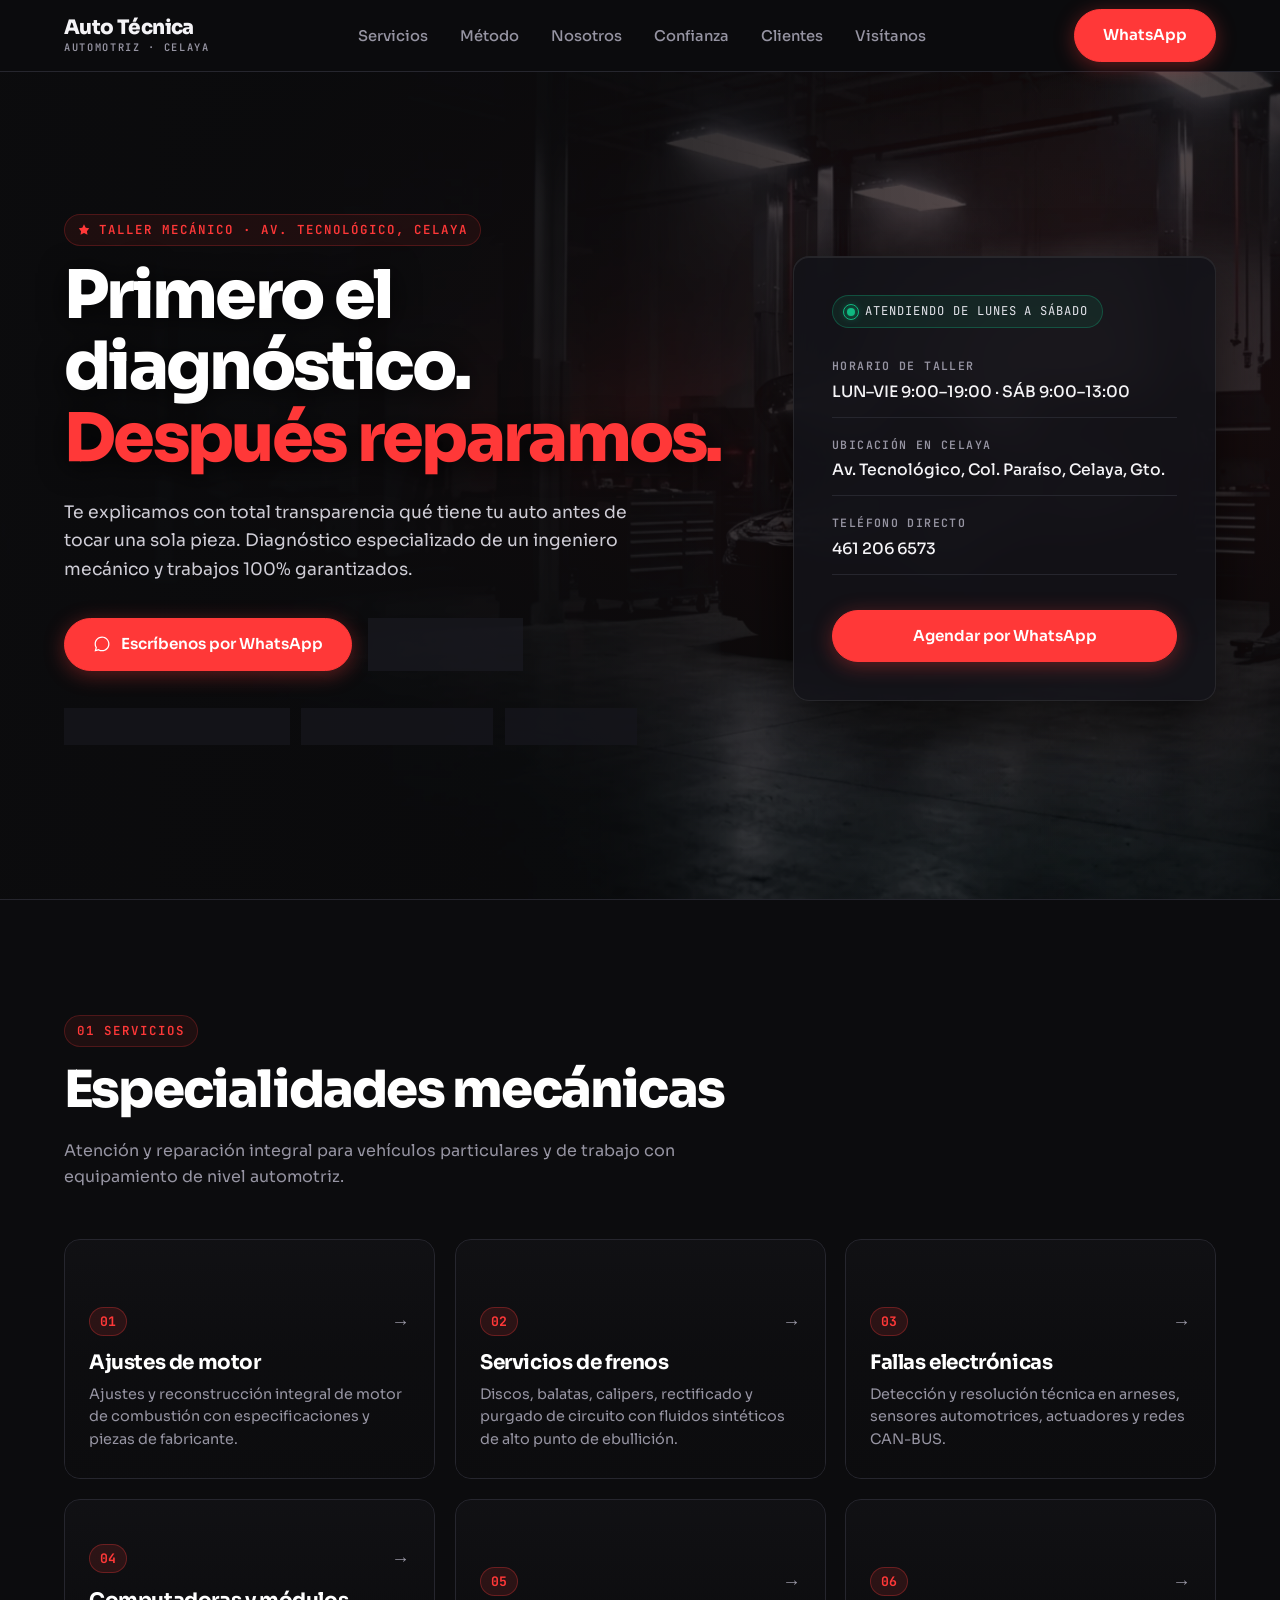
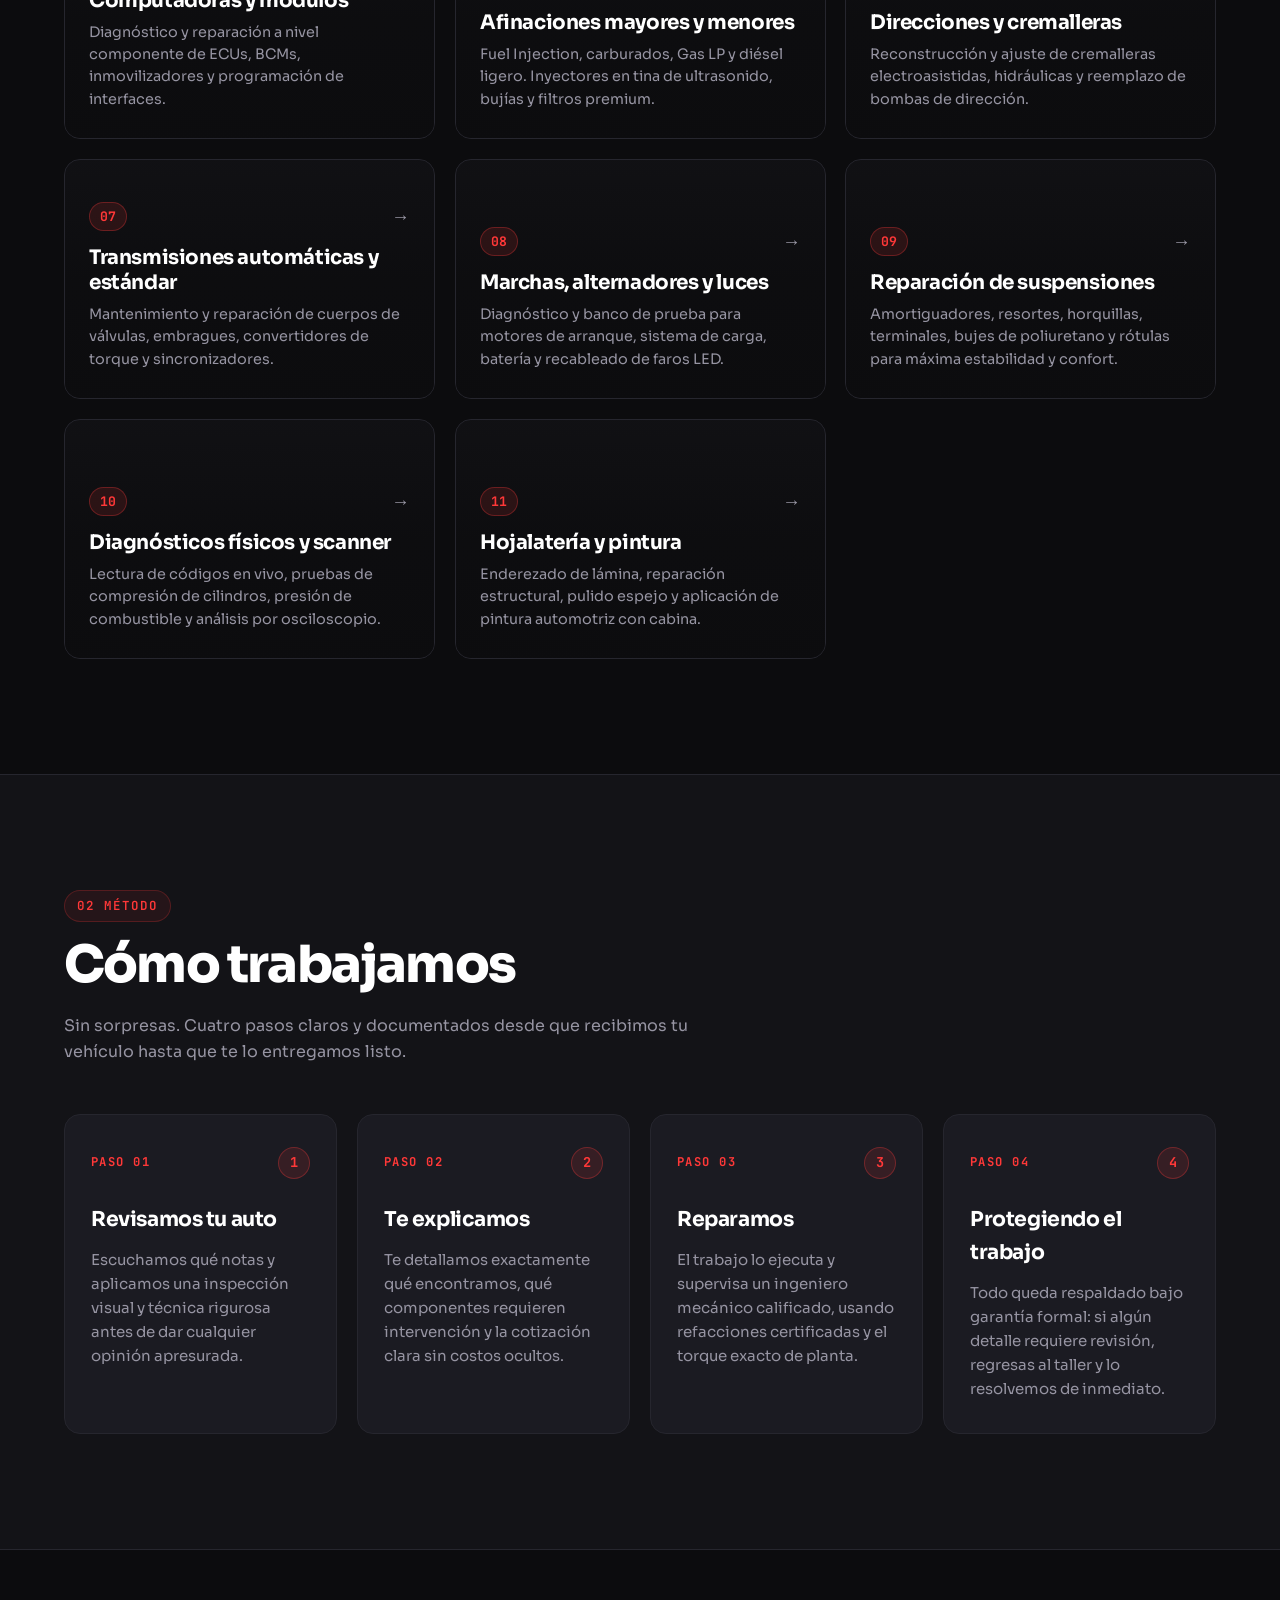
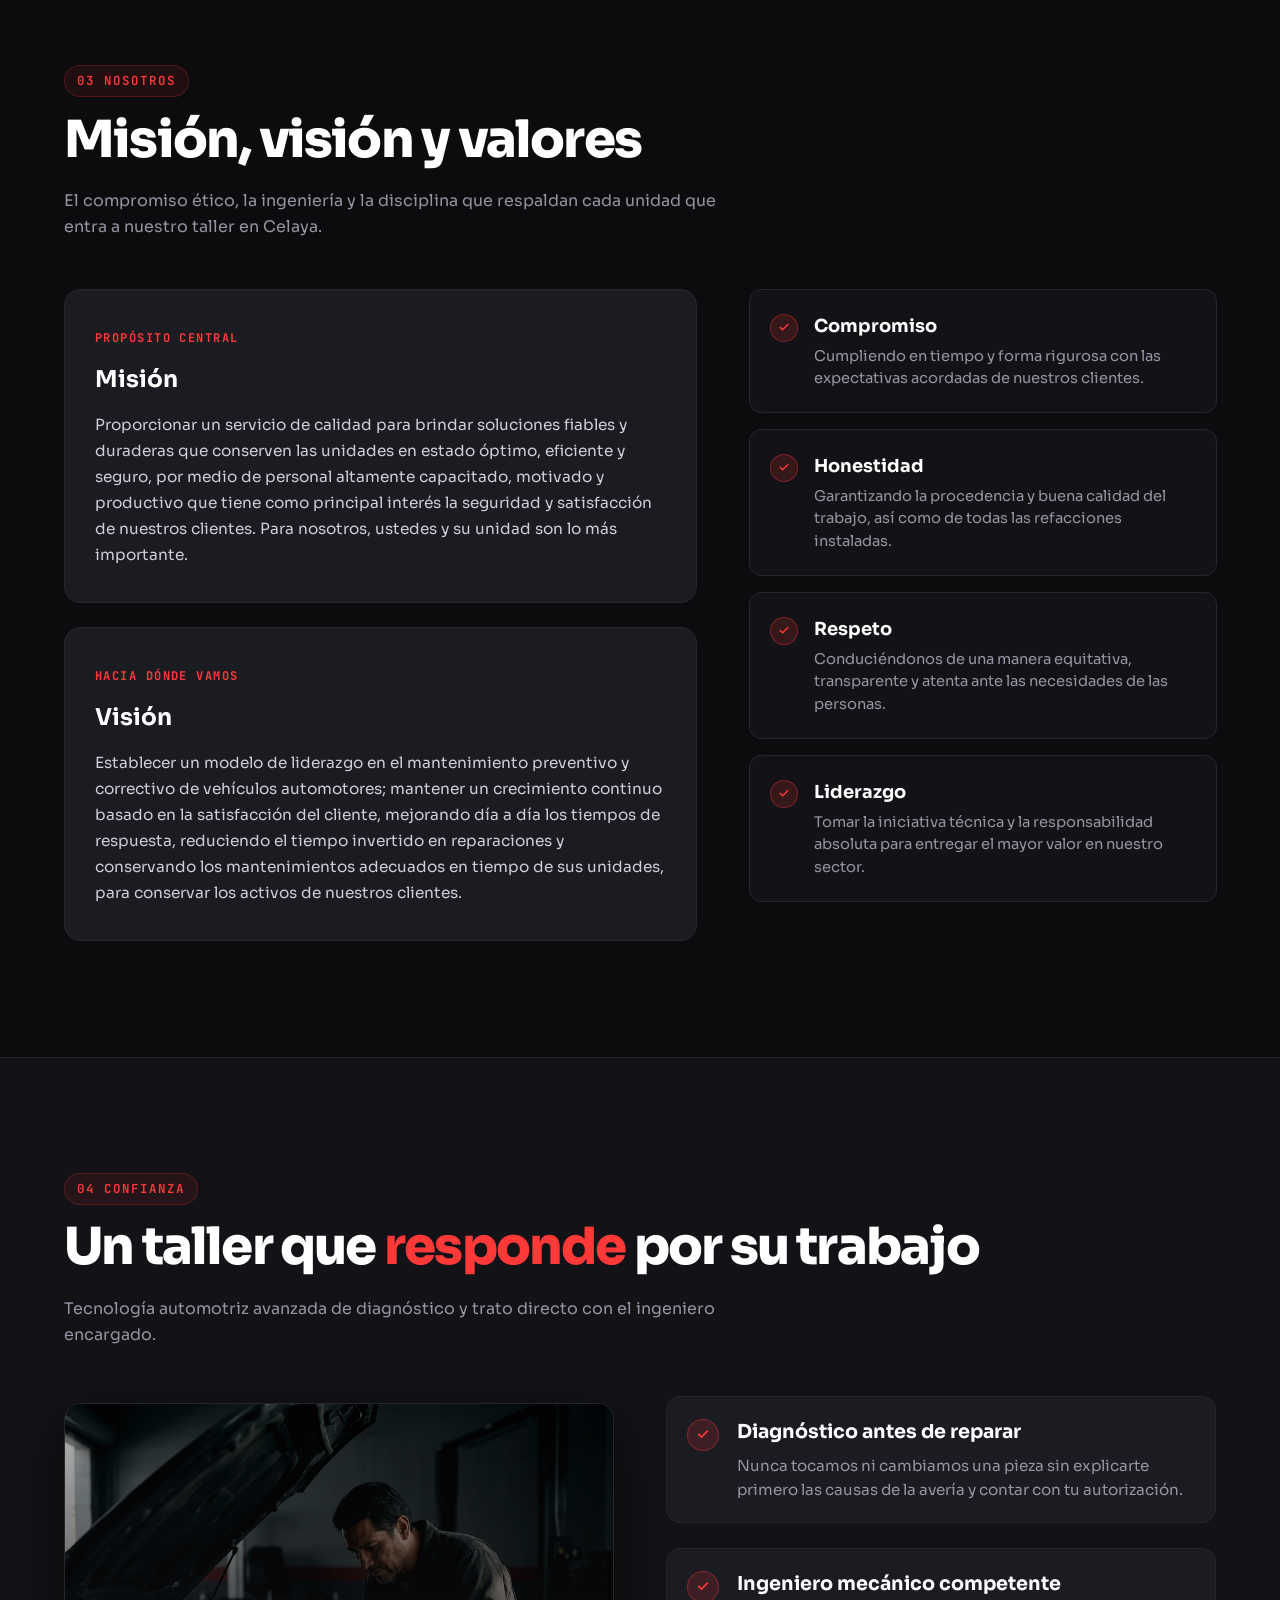
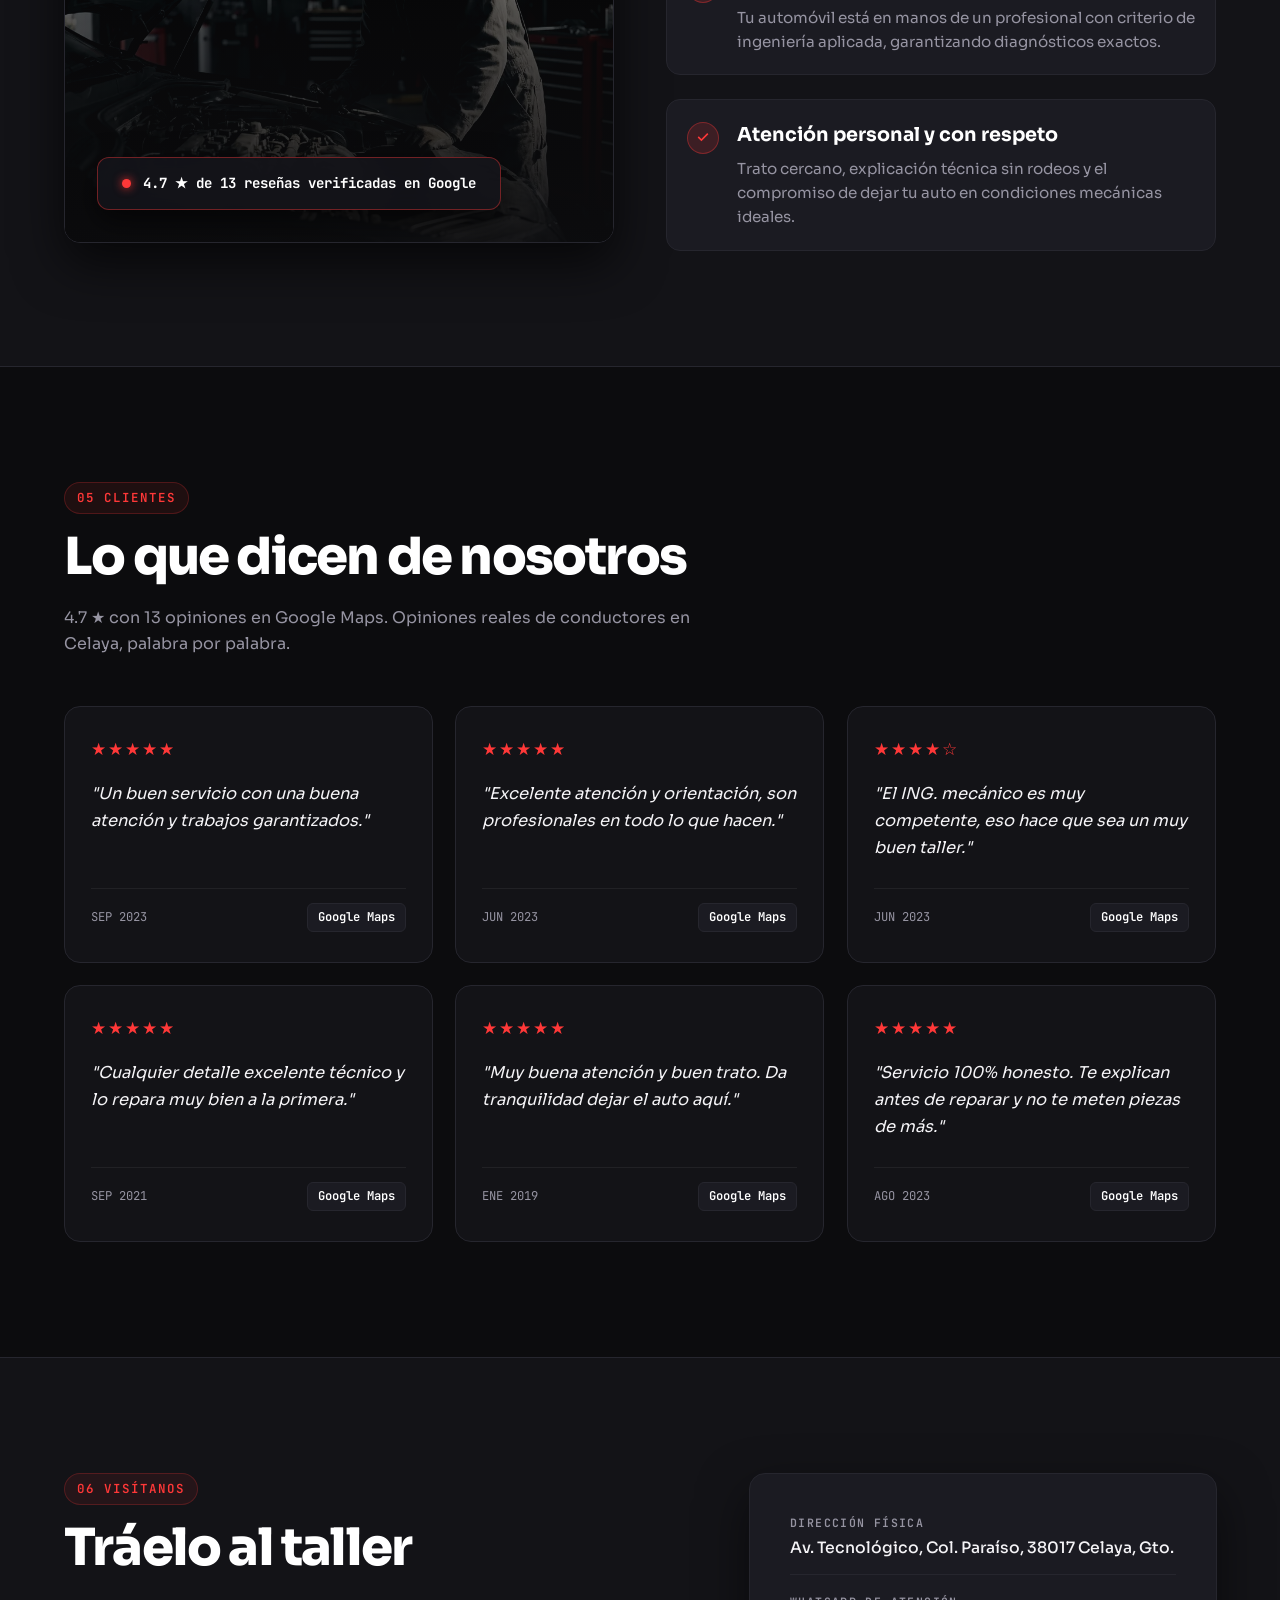
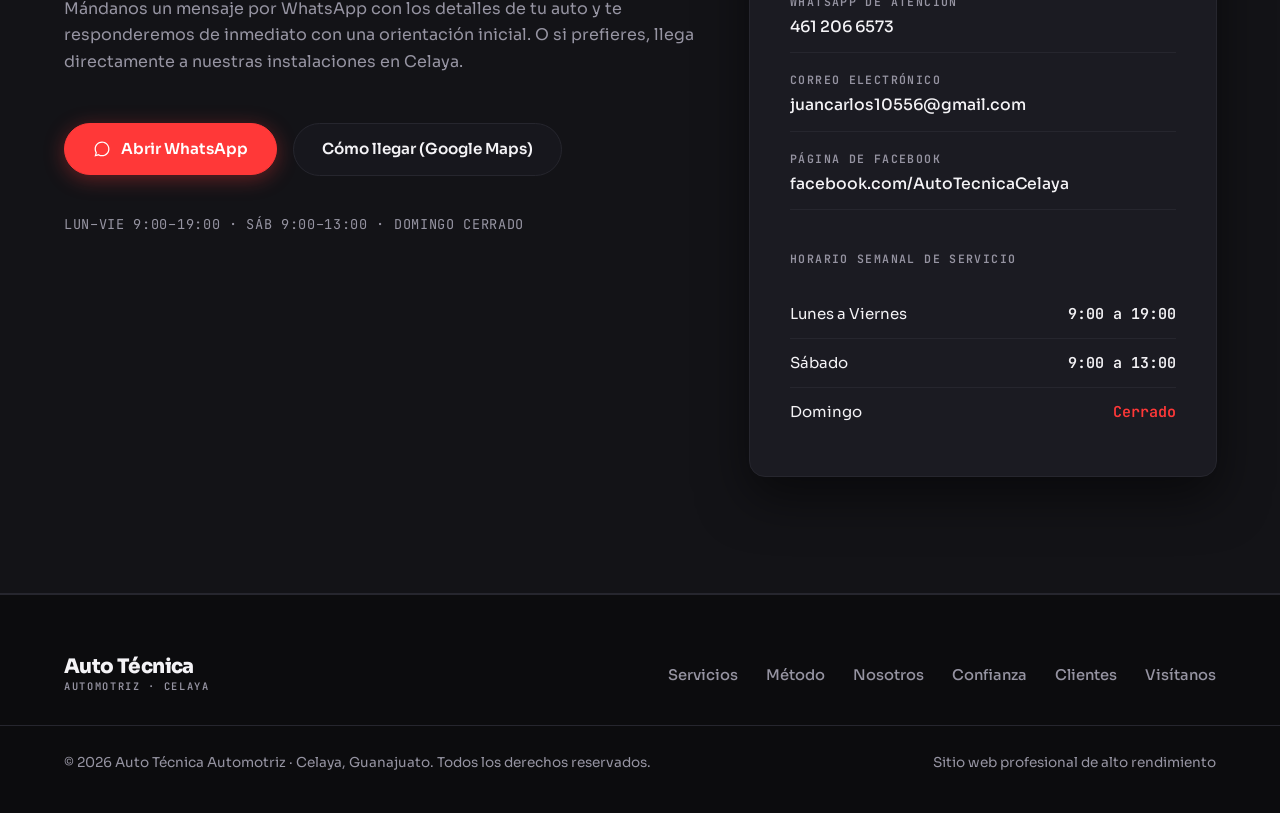
==== index.html @ 46137a9e "refactor: Estructura modular (index.html, styles.css, main.js) con 9 imagenes locales en assets/img/" ====
<!DOCTYPE html><html lang="es-MX"><head>
<meta charset="utf-8">
<meta content="width=device-width, initial-scale=1.0" name="viewport">
<title>Auto Técnica Automotriz | Taller Mecánico en Celaya, Gto.</title>
<meta content="Taller mecánico en Celaya, Guanajuato. Diagnóstico preciso por ingeniero mecánico antes de reparar y trabajos garantizados. Av. Tecnológico." name="description">
<meta content="#0c0c0e" name="theme-color">
<link href="data:image/svg+xml,%3Csvg xmlns='http://www.w3.org/2000/svg' viewBox='0 0 32 32'%3E%3Crect width='32' height='32' rx='6' fill='%230c0c0e'/%3E%3Cpath d='M16 6L7 26h4.5l2-4.5h5L20.5 26H25L16 6zm-1.2 12.2l1.2-3.2 1.2 3.2h-2.4z' fill='%23ef4444'/%3E%3C/svg%3E" rel="icon" type="image/svg+xml">
<!-- Open Graph -->
<meta content="Auto Técnica Automotriz | Taller Mecánico en Celaya" property="og:title">
<meta content="Primero el diagnóstico, después reparamos. Taller mecánico respaldado por ingeniero mecánico en Celaya, Guanajuato." property="og:description">
<meta content="website" property="og:type">
<meta content="es_MX" property="og:locale">
<!-- Google Fonts: Sora & JetBrains Mono -->
<link href="https://fonts.googleapis.com" rel="preconnect">
<link crossorigin="" href="https://fonts.gstatic.com" rel="preconnect">
<link href="https://fonts.googleapis.com/css2?family=JetBrains+Mono:wght@400;500;600;700&amp;family=Sora:wght@300;400;500;600;700;800&amp;display=swap" rel="stylesheet">
<link rel="preload" as="image" href="assets/img/hero.webp" type="image/webp" fetchpriority="high">
  <link rel="stylesheet" href="styles.css">

<script type="application/ld+json">
  {
    "@context": "https://schema.org",
    "@type": "AutoRepair",
    "name": "Auto Técnica Automotriz",
    "image": "assets/img/hero.webp",
    "address": {
      "@type": "PostalAddress",
      "streetAddress": "Av. Tecnológico, Col. Paraíso",
      "addressLocality": "Celaya",
      "addressRegion": "Guanajuato",
      "postalCode": "38017",
      "addressCountry": "MX"
    },
    "geo": {
      "@type": "GeoCoordinates",
      "latitude": 20.559697,
      "longitude": -100.8224
    },
    "telephone": "+524612066573",
    "email": "juancarlos10556@gmail.com",
    "openingHoursSpecification": [
      {
        "@type": "OpeningHoursSpecification",
        "dayOfWeek": ["Monday", "Tuesday", "Wednesday", "Thursday", "Friday"],
        "opens": "09:00",
        "closes": "19:00"
      },
      {
        "@type": "OpeningHoursSpecification",
        "dayOfWeek": "Saturday",
        "opens": "09:00",
        "closes": "13:00"
      }
    ],
    "aggregateRating": {
      "@type": "AggregateRating",
      "ratingValue": "4.7",
      "reviewCount": "13"
    }
  }
  </script>
</head>
<body>
<!-- SKIP LINK -->
<a class="skip-link" href="#contenido-principal">Saltar al contenido principal</a>
<!-- 1. NAVEGACIÓN -->
<header class="navbar" role="banner">
<div class="container nav-container">
<a aria-label="Auto Técnica Automotriz - Inicio" class="brand-logo" href="#">
<span class="brand-title">Auto Técnica</span>
<span class="brand-sub">AUTOMOTRIZ · CELAYA</span>
</a>
<nav aria-label="Navegación principal">
<ul class="nav-links">
<li class=""><a class="nav-link" href="#servicios">Servicios</a></li>
<li class=""><a class="nav-link" href="#metodo">Método</a></li>
<li class=""><a class="nav-link" href="#nosotros">Nosotros</a></li>
<li class=""><a class="nav-link" href="#confianza">Confianza</a></li>
<li class=""><a class="nav-link" href="#clientes">Clientes</a></li>
<li class=""><a class="nav-link" href="#visitanos">Visítanos</a></li>
</ul>
</nav>
<a aria-label="Contactar por WhatsApp" class="btn btn-primary" href="https://wa.me/524612066573?text=Hola,%20vengo%20del%20sitio%20web.%20Quiero%20agendar%20una%20revisi%C3%B3n%20para%20mi%20auto." rel="noopener noreferrer" target="_blank">
      WhatsApp
    </a>
</div>
</header>
<main id="contenido-principal">
<!-- 2. HERO SECTION (ESCRITORIO IMPONENTE Y BALANCEADO) -->
<section aria-labelledby="hero-heading" class="hero-section" id="heroSection">
<div aria-hidden="true" class="hero-bg-photo" id="heroPhoto" style="background-image: url('assets/img/hero.webp'); background-position: right center; background-size: cover; opacity: 0.65; filter: contrast(1.15) brightness(0.9);"></div>
<div aria-hidden="true" class="hero-bg-overlay" style="background: linear-gradient(90deg, rgba(12, 12, 14, 0.95) 0%, rgba(12, 12, 14, 0.82) 45%, rgba(12, 12, 14, 0.45) 85%, rgba(12, 12, 14, 0.7) 100%), radial-gradient(at 85% 35%, rgba(255, 56, 56, 0.18) 0%, transparent 65%);"></div>
<div class="container hero-grid">
<!-- Columna Izquierda: Mensaje Central & Badges -->
<div class="hero-content reveal is-in">
<span class="mono-eyebrow">
<svg style="width: 14px; height: 14px; fill: currentColor;" viewBox="0 0 24 24"><path d="M12 2L15 8L21 9L17 14L18 20L12 17L6 20L7 14L3 9L9 8L12 2Z"></path></svg>
          Taller Mecánico · Av. Tecnológico, Celaya
        </span>
<h1 class="hero-h1" id="hero-heading">
          Primero el diagnóstico.<br>
<span class="text-red">Después reparamos.</span>
</h1>
<p class="hero-copy">
          Te explicamos con total transparencia qué tiene tu auto antes de tocar una sola pieza. Diagnóstico especializado de un ingeniero mecánico y trabajos 100% garantizados.
        </p>
<div class="hero-actions">
<a class="btn btn-primary" href="https://wa.me/524612066573?text=Hola,%20vengo%20del%20sitio%20web.%20Quiero%20agendar%20una%20revisi%C3%B3n%20para%20mi%20auto." rel="noopener noreferrer" target="_blank">
<svg aria-hidden="true" class="btn-icon" viewBox="0 0 24 24">
<path d="M12.04 2C6.58 2 2.13 6.45 2.13 11.91C2.13 13.66 2.59 15.36 3.45 16.86L2.05 22L7.3 20.62C8.75 21.41 10.38 21.83 12.04 21.83C17.5 21.83 21.95 17.38 21.95 11.92C21.95 9.27 20.92 6.78 19.05 4.91C17.18 3.03 14.69 2 12.04 2M12.05 3.67C14.25 3.67 16.31 4.53 17.87 6.09C19.42 7.65 20.28 9.72 20.28 11.92C20.28 16.46 16.58 20.15 12.04 20.15C10.56 20.15 9.11 19.76 7.85 19L7.55 18.83L4.43 19.65L5.26 16.61L5.06 16.29C4.24 14.99 3.8 13.47 3.8 11.91C3.81 7.37 7.5 3.67 12.05 3.67Z"></path>
</svg>
            Escríbenos por WhatsApp
          </a>
<a class="btn btn-secondary" href="#servicios">
            Ver servicios
          </a>
</div>
<div aria-label="Información destacada" class="hero-chips">
<span class="chip">★ 4.7 · 13 reseñas Google</span>
<span class="chip">Trabajos garantizados</span>
<span class="chip">ING. Mecánico</span>
</div>
</div>
<!-- Columna Derecha: Tarjeta de Atención en Vivo -->
<aside aria-label="Ficha de contacto rápido" class="hero-card reveal is-in">
<div class="status-badge">
<span aria-hidden="true" class="status-dot-green"></span>
<span class="">Atendiendo de Lunes a Sábado</span>
</div>
<div class="info-rows">
<div class="info-row">
<span class="info-row-label">Horario de Taller</span>
<span class="info-row-value">LUN–VIE 9:00–19:00 · SÁB 9:00–13:00</span>
</div>
<div class="info-row">
<span class="info-row-label">Ubicación en Celaya</span>
<a class="info-row-value" href="https://maps.google.com/?q=20.559697,-100.8224" rel="noopener noreferrer" target="_blank" title="Abrir en Google Maps">
              Av. Tecnológico, Col. Paraíso, Celaya, Gto.
            </a>
</div>
<div class="info-row">
<span class="info-row-label">Teléfono directo</span>
<a class="info-row-value" href="tel:4612066573">461 206 6573</a>
</div>
</div>
<a class="btn btn-primary" href="https://wa.me/524612066573?text=Hola,%20vengo%20del%20sitio%20web.%20Quiero%20agendar%20una%20revisi%C3%B3n%20para%20mi%20auto." rel="noopener noreferrer" style="width: 100%;" target="_blank">
          Agendar por WhatsApp
        </a>
</aside>
</div>
</section>
<!-- 3. 01 ESPECIALIDADES MECÁNICAS (GRID MODERNO DE 3 COLUMNAS EN PC) -->
<section aria-labelledby="servicios-heading" class="section" id="servicios">
<div class="container">
<span class="mono-eyebrow">01 Servicios</span>
<h2 class="section-title" id="servicios-heading">Especialidades mecánicas</h2>
<p class="section-desc">Atención y reparación integral para vehículos particulares y de trabajo con equipamiento de nivel automotriz.</p>
<div class="services-grid" role="list">
<!-- 01 Ajustes de motor -->
<a class="service-card reveal is-in" href="https://wa.me/524612066573?text=Hola,%20solicito%20informaci%C3%B3n%20sobre%20Ajustes%20de%20motor" rel="noopener noreferrer" role="listitem" target="_blank">
<div class="service-card-bg" style="background-image: url(\'assets/img/motor.webp\'); background-size: cover; background-position: center;"></div>
<div class="service-card-overlay"></div>
<div class="service-card-content">
<div class="service-card-top">
<span class="service-badge-num">01</span>
<span aria-hidden="true" class="service-arrow-icon">→</span>
</div>
<h3 class="service-card-title">Ajustes de motor</h3>
<p class="service-card-desc">Ajustes y reconstrucción integral de motor de combustión con especificaciones y piezas de fabricante.</p>
</div>
</a>
<!-- 02 Servicios de frenos -->
<a class="service-card reveal is-in" href="https://wa.me/524612066573?text=Hola,%20solicito%20informaci%C3%B3n%20sobre%20Servicios%20de%20frenos" rel="noopener noreferrer" role="listitem" target="_blank">
<div class="service-card-bg" style="background-image: url(\'assets/img/frenos.webp\'); background-size: cover; background-position: center;"></div>
<div class="service-card-overlay"></div>
<div class="service-card-content">
<div class="service-card-top">
<span class="service-badge-num">02</span>
<span aria-hidden="true" class="service-arrow-icon">→</span>
</div>
<h3 class="service-card-title">Servicios de frenos</h3>
<p class="service-card-desc">Discos, balatas, calipers, rectificado y purgado de circuito con fluidos sintéticos de alto punto de ebullición.</p>
</div>
</a>
<!-- 03 Fallas electrónicas -->
<a class="service-card reveal is-in" href="https://wa.me/524612066573?text=Hola,%20solicito%20informaci%C3%B3n%20sobre%20Fallas%20electr%C3%B3nicas" rel="noopener noreferrer" role="listitem" target="_blank">
<div class="service-card-bg" style="background-image: url(\'assets/img/electronica.webp\'); background-size: cover; background-position: center;"></div>
<div class="service-card-overlay"></div>
<div class="service-card-content">
<div class="service-card-top">
<span class="service-badge-num">03</span>
<span aria-hidden="true" class="service-arrow-icon">→</span>
</div>
<h3 class="service-card-title">Fallas electrónicas</h3>
<p class="service-card-desc">Detección y resolución técnica en arneses, sensores automotrices, actuadores y redes CAN-BUS.</p>
</div>
</a>
<!-- 04 Reparación de computadoras -->
<a class="service-card reveal is-in" href="https://wa.me/524612066573?text=Hola,%20solicito%20informaci%C3%B3n%20sobre%20Reparaci%C3%B3n%20de%20computadoras" rel="noopener noreferrer" role="listitem" target="_blank">
<div class="service-card-bg" style="background-image: url(\'assets/img/electronica.webp\'); background-size: cover; background-position: center;"></div>
<div class="service-card-overlay"></div>
<div class="service-card-content">
<div class="service-card-top">
<span class="service-badge-num">04</span>
<span aria-hidden="true" class="service-arrow-icon">→</span>
</div>
<h3 class="service-card-title">Computadoras y módulos</h3>
<p class="service-card-desc">Diagnóstico y reparación a nivel componente de ECUs, BCMs, inmovilizadores y programación de interfaces.</p>
</div>
</a>
<!-- 05 Afinaciones -->
<a class="service-card reveal is-in" href="https://wa.me/524612066573?text=Hola,%20solicito%20informaci%C3%B3n%20sobre%20Afinaciones" rel="noopener noreferrer" role="listitem" target="_blank">
<div class="service-card-bg" style="background-image: url(\'assets/img/motor.webp\'); background-size: cover; background-position: center;"></div>
<div class="service-card-overlay"></div>
<div class="service-card-content">
<div class="service-card-top">
<span class="service-badge-num">05</span>
<span aria-hidden="true" class="service-arrow-icon">→</span>
</div>
<h3 class="service-card-title">Afinaciones mayores y menores</h3>
<p class="service-card-desc">Fuel Injection, carburados, Gas LP y diésel ligero. Inyectores en tina de ultrasonido, bujías y filtros premium.</p>
</div>
</a>
<!-- 06 Direcciones hidráulicas -->
<a class="service-card reveal is-in" href="https://wa.me/524612066573?text=Hola,%20solicito%20informaci%C3%B3n%20sobre%20Direcciones" rel="noopener noreferrer" role="listitem" target="_blank">
<div class="service-card-bg" style="background-image: url(\'assets/img/direccion-suspension.webp\'); background-size: cover; background-position: center;"></div>
<div class="service-card-overlay"></div>
<div class="service-card-content">
<div class="service-card-top">
<span class="service-badge-num">06</span>
<span aria-hidden="true" class="service-arrow-icon">→</span>
</div>
<h3 class="service-card-title">Direcciones y cremalleras</h3>
<p class="service-card-desc">Reconstrucción y ajuste de cremalleras electroasistidas, hidráulicas y reemplazo de bombas de dirección.</p>
</div>
</a>
<!-- 07 Transmisiones -->
<a class="service-card reveal is-in" href="https://wa.me/524612066573?text=Hola,%20solicito%20informaci%C3%B3n%20sobre%20Transmisiones" rel="noopener noreferrer" role="listitem" target="_blank">
<div class="service-card-bg" style="background-image: url(\'assets/img/transmision.webp\'); background-size: cover; background-position: center;"></div>
<div class="service-card-overlay"></div>
<div class="service-card-content">
<div class="service-card-top">
<span class="service-badge-num">07</span>
<span aria-hidden="true" class="service-arrow-icon">→</span>
</div>
<h3 class="service-card-title">Transmisiones automáticas y estándar</h3>
<p class="service-card-desc">Mantenimiento y reparación de cuerpos de válvulas, embragues, convertidores de torque y sincronizadores.</p>
</div>
</a>
<!-- 08 Marchas y alternadores -->
<a class="service-card reveal is-in" href="https://wa.me/524612066573?text=Hola,%20solicito%20informaci%C3%B3n%20sobre%20Marchas%20y%20Alternadores" rel="noopener noreferrer" role="listitem" target="_blank">
<div class="service-card-bg" style="background-image: url(\'assets/img/electronica.webp\'); background-size: cover; background-position: center;"></div>
<div class="service-card-overlay"></div>
<div class="service-card-content">
<div class="service-card-top">
<span class="service-badge-num">08</span>
<span aria-hidden="true" class="service-arrow-icon">→</span>
</div>
<h3 class="service-card-title">Marchas, alternadores y luces</h3>
<p class="service-card-desc">Diagnóstico y banco de prueba para motores de arranque, sistema de carga, batería y recableado de faros LED.</p>
</div>
</a>
<!-- 09 Reparación de suspensiones -->
<a class="service-card reveal is-in" href="https://wa.me/524612066573?text=Hola,%20solicito%20informaci%C3%B3n%20sobre%20Suspensi%C3%B3n" rel="noopener noreferrer" role="listitem" target="_blank">
<div class="service-card-bg" style="background-image: url(\'assets/img/direccion-suspension.webp\'); background-size: cover; background-position: center;"></div>
<div class="service-card-overlay"></div>
<div class="service-card-content">
<div class="service-card-top">
<span class="service-badge-num">09</span>
<span aria-hidden="true" class="service-arrow-icon">→</span>
</div>
<h3 class="service-card-title">Reparación de suspensiones</h3>
<p class="service-card-desc">Amortiguadores, resortes, horquillas, terminales, bujes de poliuretano y rótulas para máxima estabilidad y confort.</p>
</div>
</a>
<!-- 10 Diagnósticos físicos y scanner -->
<a class="service-card reveal is-in" href="https://wa.me/524612066573?text=Hola,%20solicito%20informaci%C3%B3n%20sobre%20Diagn%C3%B3sticos%20y%20scanner" rel="noopener noreferrer" role="listitem" target="_blank">
<div class="service-card-bg" style="background-image: url(\'assets/img/diagnostico.webp\'); background-size: cover; background-position: center;"></div>
<div class="service-card-overlay"></div>
<div class="service-card-content">
<div class="service-card-top">
<span class="service-badge-num">10</span>
<span aria-hidden="true" class="service-arrow-icon">→</span>
</div>
<h3 class="service-card-title">Diagnósticos físicos y scanner</h3>
<p class="service-card-desc">Lectura de códigos en vivo, pruebas de compresión de cilindros, presión de combustible y análisis por osciloscopio.</p>
</div>
</a>
<!-- 11 Hojalatería y pintura en general -->
<a class="service-card reveal is-in" href="https://wa.me/524612066573?text=Hola,%20solicito%20informaci%C3%B3n%20sobre%20Hojalater%C3%ADa%20y%20pintura" rel="noopener noreferrer" role="listitem" target="_blank">
<div class="service-card-bg" style="background-image: url(\'assets/img/pintura.webp\'); background-size: cover; background-position: center;"></div>
<div class="service-card-overlay"></div>
<div class="service-card-content">
<div class="service-card-top">
<span class="service-badge-num">11</span>
<span aria-hidden="true" class="service-arrow-icon">→</span>
</div>
<h3 class="service-card-title">Hojalatería y pintura</h3>
<p class="service-card-desc">Enderezado de lámina, reparación estructural, pulido espejo y aplicación de pintura automotriz con cabina.</p>
</div>
</a>
</div>
</div>
</section>
<!-- 4. 02 MÉTODO (PROCESO DE 4 PASOS EN FILA HORIZONTAL DE 4 COLUMNAS) -->
<section aria-labelledby="metodo-heading" class="section section-bg2" id="metodo">
<div class="container">
<span class="mono-eyebrow">02 Método</span>
<h2 class="section-title" id="metodo-heading">Cómo trabajamos</h2>
<p class="section-desc">Sin sorpresas. Cuatro pasos claros y documentados desde que recibimos tu vehículo hasta que te lo entregamos listo.</p>
<div class="timeline-steps">
<div class="step-card reveal is-in">
<div class="step-header">
<span class="step-num-pill">PASO 01</span>
<div class="step-circle">1</div>
</div>
<h3 class="step-title">Revisamos tu auto</h3>
<p class="step-desc">Escuchamos qué notas y aplicamos una inspección visual y técnica rigurosa antes de dar cualquier opinión apresurada.</p>
</div>
<div class="step-card reveal is-in">
<div class="step-header">
<span class="step-num-pill">PASO 02</span>
<div class="step-circle">2</div>
</div>
<h3 class="step-title">Te explicamos</h3>
<p class="step-desc">Te detallamos exactamente qué encontramos, qué componentes requieren intervención y la cotización clara sin costos ocultos.</p>
</div>
<div class="step-card reveal is-in">
<div class="step-header">
<span class="step-num-pill">PASO 03</span>
<div class="step-circle">3</div>
</div>
<h3 class="step-title">Reparamos</h3>
<p class="step-desc">El trabajo lo ejecuta y supervisa un ingeniero mecánico calificado, usando refacciones certificadas y el torque exacto de planta.</p>
</div>
<div class="step-card reveal is-in">
<div class="step-header">
<span class="step-num-pill">PASO 04</span>
<div class="step-circle">4</div>
</div>
<h3 class="step-title">Protegiendo el trabajo</h3>
<p class="step-desc">Todo queda respaldado bajo garantía formal: si algún detalle requiere revisión, regresas al taller y lo resolvemos de inmediato.</p>
</div>
</div>
</div>
</section>
<!-- 5. 03 NOSOTROS (LAYOUT A 2 COLUMNAS ELEGANTE: MISIÓN/VISIÓN + VALORES) -->
<section aria-labelledby="nosotros-heading" class="section" id="nosotros">
<div class="container">
<span class="mono-eyebrow">03 Nosotros</span>
<h2 class="section-title" id="nosotros-heading">Misión, visión y valores</h2>
<p class="section-desc">El compromiso ético, la ingeniería y la disciplina que respaldan cada unidad que entra a nuestro taller en Celaya.</p>
<div class="about-split">
<!-- Lado Izquierdo: Misión y Visión -->
<div class="mv-cards-col">
<div class="mv-card reveal is-in">
<span class="mv-badge">Propósito Central</span>
<h3 class="mv-card-title">Misión</h3>
<p class="mv-card-body">Proporcionar un servicio de calidad para brindar soluciones fiables y duraderas que conserven las unidades en estado óptimo, eficiente y seguro, por medio de personal altamente capacitado, motivado y productivo que tiene como principal interés la seguridad y satisfacción de nuestros clientes. Para nosotros, ustedes y su unidad son lo más importante.</p>
</div>
<div class="mv-card reveal is-in">
<span class="mv-badge">Hacia Dónde Vamos</span>
<h3 class="mv-card-title">Visión</h3>
<p class="mv-card-body">Establecer un modelo de liderazgo en el mantenimiento preventivo y correctivo de vehículos automotores; mantener un crecimiento continuo basado en la satisfacción del cliente, mejorando día a día los tiempos de respuesta, reduciendo el tiempo invertido en reparaciones y conservando los mantenimientos adecuados en tiempo de sus unidades, para conservar los activos de nuestros clientes.</p>
</div>
</div>
<!-- Lado Derecho: Valores Clave en Bloques con Checks Rojos -->
<div class="values-grid-col">
<div class="value-box reveal is-in">
<div class="value-check-icon">
<svg viewBox="0 0 20 20"><path d="M16.7 5.3l-8.7 8.7-4.7-4.7 1.4-1.4 3.3 3.3 7.3-7.3 1.4 1.4z"></path></svg>
</div>
<div class="value-info">
<h4 class="">Compromiso</h4>
<p class="">Cumpliendo en tiempo y forma rigurosa con las expectativas acordadas de nuestros clientes.</p>
</div>
</div>
<div class="value-box reveal is-in">
<div class="value-check-icon">
<svg viewBox="0 0 20 20"><path d="M16.7 5.3l-8.7 8.7-4.7-4.7 1.4-1.4 3.3 3.3 7.3-7.3 1.4 1.4z"></path></svg>
</div>
<div class="value-info">
<h4 class="">Honestidad</h4>
<p class="">Garantizando la procedencia y buena calidad del trabajo, así como de todas las refacciones instaladas.</p>
</div>
</div>
<div class="value-box reveal is-in">
<div class="value-check-icon">
<svg viewBox="0 0 20 20"><path d="M16.7 5.3l-8.7 8.7-4.7-4.7 1.4-1.4 3.3 3.3 7.3-7.3 1.4 1.4z"></path></svg>
</div>
<div class="value-info">
<h4 class="">Respeto</h4>
<p class="">Conduciéndonos de una manera equitativa, transparente y atenta ante las necesidades de las personas.</p>
</div>
</div>
<div class="value-box reveal is-in">
<div class="value-check-icon">
<svg viewBox="0 0 20 20"><path d="M16.7 5.3l-8.7 8.7-4.7-4.7 1.4-1.4 3.3 3.3 7.3-7.3 1.4 1.4z"></path></svg>
</div>
<div class="value-info">
<h4 class="">Liderazgo</h4>
<p class="">Tomar la iniciativa técnica y la responsabilidad absoluta para entregar el mayor valor en nuestro sector.</p>
</div>
</div>
</div>
</div>
</div>
</section>
<!-- 6. 04 CONFIANZA (UN TALLER QUE RESPONDE POR SU TRABAJO) -->
<section aria-labelledby="confianza-heading" class="section section-bg2" id="confianza">
<div class="container">
<span class="mono-eyebrow">04 Confianza</span>
<h2 class="section-title" id="confianza-heading">Un taller que <span class="text-red">responde</span> por su trabajo</h2>
<p class="section-desc">Tecnología automotriz avanzada de diagnóstico y trato directo con el ingeniero encargado.</p>
<div class="trust-grid">
<!-- Visual Izquierdo con imagen real de diagnóstico y badge integrado -->
<div class="trust-visual reveal is-in">
<img alt="Ingeniero mecánico automotriz en Celaya" class="trust-visual-photo" loading="lazy" src="assets/img/ingeniero.webp" style="object-fit: cover; width: 100%; height: 100%;">
<div class="trust-visual-bg"></div>
<div class="trust-badge-card">
<span aria-hidden="true" class="trust-badge-pulse"></span>
<span class="trust-badge-text">4.7 ★ de 13 reseñas verificadas en Google</span>
</div>
</div>
<!-- Pilares de Confianza Derecho -->
<div class="trust-points">
<div class="trust-point reveal is-in">
<div aria-hidden="true" class="trust-point-icon">
<svg viewBox="0 0 20 20"><path d="M16.7 5.3l-8.7 8.7-4.7-4.7 1.4-1.4 3.3 3.3 7.3-7.3 1.4 1.4z"></path></svg>
</div>
<div class="trust-point-content">
<h3 class="">Diagnóstico antes de reparar</h3>
<p class="">Nunca tocamos ni cambiamos una pieza sin explicarte primero las causas de la avería y contar con tu autorización.</p>
</div>
</div>
<div class="trust-point reveal is-in">
<div aria-hidden="true" class="trust-point-icon">
<svg viewBox="0 0 20 20"><path d="M16.7 5.3l-8.7 8.7-4.7-4.7 1.4-1.4 3.3 3.3 7.3-7.3 1.4 1.4z"></path></svg>
</div>
<div class="trust-point-content">
<h3 class="">Ingeniero mecánico competente</h3>
<p class="">Tu automóvil está en manos de un profesional con criterio de ingeniería aplicada, garantizando diagnósticos exactos.</p>
</div>
</div>
<div class="trust-point reveal is-in">
<div aria-hidden="true" class="trust-point-icon">
<svg viewBox="0 0 20 20"><path d="M16.7 5.3l-8.7 8.7-4.7-4.7 1.4-1.4 3.3 3.3 7.3-7.3 1.4 1.4z"></path></svg>
</div>
<div class="trust-point-content">
<h3 class="">Atención personal y con respeto</h3>
<p class="">Trato cercano, explicación técnica sin rodeos y el compromiso de dejar tu auto en condiciones mecánicas ideales.</p>
</div>
</div>
</div>
</div>
</div>
</section>
<!-- 7. 05 CLIENTES (TESTIMONIOS EN GRID DE 3 COLUMNAS) -->
<section aria-labelledby="clientes-heading" class="section" id="clientes">
<div class="container">
<span class="mono-eyebrow">05 Clientes</span>
<h2 class="section-title" id="clientes-heading">Lo que dicen de nosotros</h2>
<p class="section-desc">4.7 ★ con 13 opiniones en Google Maps. Opiniones reales de conductores en Celaya, palabra por palabra.</p>
<div class="reviews-grid-3">
<div class="review-card reveal is-in">
<div>
<div aria-label="5 de 5 estrellas" class="stars-row">★★★★★</div>
<blockquote class="review-text">
              "Un buen servicio con una buena atención y trabajos garantizados."
            </blockquote>
</div>
<div class="review-meta">
<span class="">SEP 2023</span>
<span class="review-source">Google Maps</span>
</div>
</div>
<div class="review-card reveal is-in">
<div>
<div aria-label="5 de 5 estrellas" class="stars-row">★★★★★</div>
<blockquote class="review-text">
              "Excelente atención y orientación, son profesionales en todo lo que hacen."
            </blockquote>
</div>
<div class="review-meta">
<span class="">JUN 2023</span>
<span class="review-source">Google Maps</span>
</div>
</div>
<div class="review-card reveal is-in">
<div>
<div aria-label="4 de 5 estrellas" class="stars-row">★★★★☆</div>
<blockquote class="review-text">
              "El ING. mecánico es muy competente, eso hace que sea un muy buen taller."
            </blockquote>
</div>
<div class="review-meta">
<span class="">JUN 2023</span>
<span class="review-source">Google Maps</span>
</div>
</div>
<div class="review-card reveal is-in">
<div>
<div aria-label="5 de 5 estrellas" class="stars-row">★★★★★</div>
<blockquote class="review-text">
              "Cualquier detalle excelente técnico y lo repara muy bien a la primera."
            </blockquote>
</div>
<div class="review-meta">
<span class="">SEP 2021</span>
<span class="review-source">Google Maps</span>
</div>
</div>
<div class="review-card reveal is-in">
<div>
<div aria-label="5 de 5 estrellas" class="stars-row">★★★★★</div>
<blockquote class="review-text">
              "Muy buena atención y buen trato. Da tranquilidad dejar el auto aquí."
            </blockquote>
</div>
<div class="review-meta">
<span class="">ENE 2019</span>
<span class="review-source">Google Maps</span>
</div>
</div>
<div class="review-card reveal is-in">
<div>
<div aria-label="5 de 5 estrellas" class="stars-row">★★★★★</div>
<blockquote class="review-text">
              "Servicio 100% honesto. Te explican antes de reparar y no te meten piezas de más."
            </blockquote>
</div>
<div class="review-meta">
<span class="">AGO 2023</span>
<span class="review-source">Google Maps</span>
</div>
</div>
</div>
</div>
</section>
<!-- 8. 06 VISÍTANOS / CONTACTO (SPLIT VIEW DE ALTA JERARQUÍA) -->
<section aria-labelledby="visitanos-heading" class="section section-bg2" id="visitanos">
<div class="container">
<div class="visit-grid">
<div class="reveal is-in">
<span class="mono-eyebrow">06 Visítanos</span>
<h2 class="section-title" id="visitanos-heading">Tráelo al taller</h2>
<p class="section-desc">
            Mándanos un mensaje por WhatsApp con los detalles de tu auto y te responderemos de inmediato con una orientación inicial. O si prefieres, llega directamente a nuestras instalaciones en Celaya.
          </p>
<div class="hero-actions">
<a class="btn btn-primary" href="https://wa.me/524612066573?text=Hola,%20vengo%20del%20sitio%20web.%20Quiero%20agendar%20una%20revisi%C3%B3n%20para%20mi%20auto." rel="noopener noreferrer" target="_blank">
<svg aria-hidden="true" class="btn-icon" viewBox="0 0 24 24">
<path d="M12.04 2C6.58 2 2.13 6.45 2.13 11.91C2.13 13.66 2.59 15.36 3.45 16.86L2.05 22L7.3 20.62C8.75 21.41 10.38 21.83 12.04 21.83C17.5 21.83 21.95 17.38 21.95 11.92C21.95 9.27 20.92 6.78 19.05 4.91C17.18 3.03 14.69 2 12.04 2M12.05 3.67C14.25 3.67 16.31 4.53 17.87 6.09C19.42 7.65 20.28 9.72 20.28 11.92C20.28 16.46 16.58 20.15 12.04 20.15C10.56 20.15 9.11 19.76 7.85 19L7.55 18.83L4.43 19.65L5.26 16.61L5.06 16.29C4.24 14.99 3.8 13.47 3.8 11.91C3.81 7.37 7.5 3.67 12.05 3.67Z"></path>
</svg>
              Abrir WhatsApp
            </a>
<a class="btn btn-secondary" href="https://maps.google.com/?q=20.559697,-100.8224" rel="noopener noreferrer" target="_blank">
              Cómo llegar (Google Maps)
            </a>
</div>
<p style="font-family: var(--font-mono); font-size: 0.85rem; color: var(--mut); letter-spacing: 0.05em; margin-top: 1.5rem;" class="">
            LUN–VIE 9:00–19:00 · SÁB 9:00–13:00 · DOMINGO CERRADO
          </p>
</div>
<!-- Tarjeta de Información Técnica y Horarios -->
<div class="visit-card reveal is-in">
<div class="info-rows">
<div class="info-row">
<span class="info-row-label">Dirección física</span>
<a class="info-row-value text-red" href="https://maps.google.com/?q=20.559697,-100.8224" rel="noopener noreferrer" target="_blank">
                Av. Tecnológico, Col. Paraíso, 38017 Celaya, Gto.
              </a>
</div>
<div class="info-row">
<span class="info-row-label">WhatsApp de atención</span>
<a class="info-row-value" href="https://wa.me/524612066573?text=Hola,%20vengo%20del%20sitio%20web.%20Quiero%20agendar%20una%20revisi%C3%B3n%20para%20mi%20auto." rel="noopener noreferrer" target="_blank">
                461 206 6573
              </a>
</div>
<div class="info-row">
<span class="info-row-label">Correo electrónico</span>
<a class="info-row-value" href="mailto:juancarlos10556@gmail.com">
                juancarlos10556@gmail.com
              </a>
</div>
<div class="info-row">
<span class="info-row-label">Página de Facebook</span>
<a class="info-row-value" href="https://www.facebook.com/950290241758211" rel="noopener noreferrer" target="_blank">
                facebook.com/AutoTecnicaCelaya
              </a>
</div>
</div>
<div>
<span class="info-row-label">Horario semanal de servicio</span>
<table aria-label="Horario de atención" class="schedule-table">
<tbody>
<tr>
<td class="">Lunes a Viernes</td>
<td class="">9:00 a 19:00</td>
</tr>
<tr>
<td class="">Sábado</td>
<td class="">9:00 a 13:00</td>
</tr>
<tr>
<td class="">Domingo</td>
<td style="color: var(--acc);" class="">Cerrado</td>
</tr>
</tbody>
</table>
</div>
</div>
</div>
</div>
</section>
</main>
<!-- 9. FOOTER -->
<footer class="site-footer" role="contentinfo">
<div class="container footer-grid">
<a aria-label="Auto Técnica Automotriz - Volver arriba" class="brand-logo" href="#">
<span class="brand-title">Auto Técnica</span>
<span class="brand-sub">AUTOMOTRIZ · CELAYA</span>
</a>
<ul class="footer-links">
<li class=""><a class="nav-link" href="#servicios">Servicios</a></li>
<li class=""><a class="nav-link" href="#metodo">Método</a></li>
<li class=""><a class="nav-link" href="#nosotros">Nosotros</a></li>
<li class=""><a class="nav-link" href="#confianza">Confianza</a></li>
<li class=""><a class="nav-link" href="#clientes">Clientes</a></li>
<li class=""><a class="nav-link" href="#visitanos">Visítanos</a></li>
</ul>
</div>
<div class="container footer-bottom">
<span class="">© 2026 Auto Técnica Automotriz · Celaya, Guanajuato. Todos los derechos reservados.</span>
<span class="">Sitio web profesional de alto rendimiento</span>
</div>
</footer>
<!-- BOTÓN FLOTANTE DE WHATSAPP -->
<div class="whatsapp-fab-container" id="whatsappFabContainer">
<div aria-hidden="true" class="whatsapp-ping-ring"></div>
<a aria-label="Contactar por WhatsApp" class="whatsapp-fab" href="https://wa.me/524612066573?text=Hola,%20vengo%20del%20sitio%20web.%20Quiero%20agendar%20una%20revisi%C3%B3n%20para%20mi%20auto." id="whatsappFab" rel="noopener noreferrer" target="_blank">
<svg aria-hidden="true" viewBox="0 0 24 24">
<path d="M12.04 2C6.58 2 2.13 6.45 2.13 11.91C2.13 13.66 2.59 15.36 3.45 16.86L2.05 22L7.3 20.62C8.75 21.41 10.38 21.83 12.04 21.83C17.5 21.83 21.95 17.38 21.95 11.92C21.95 9.27 20.92 6.78 19.05 4.91C17.18 3.03 14.69 2 12.04 2M12.05 3.67C14.25 3.67 16.31 4.53 17.87 6.09C19.42 7.65 20.28 9.72 20.28 11.92C20.28 16.46 16.58 20.15 12.04 20.15C10.56 20.15 9.11 19.76 7.85 19L7.55 18.83L4.43 19.65L5.26 16.61L5.06 16.29C4.24 14.99 3.8 13.47 3.8 11.91C3.81 7.37 7.5 3.67 12.05 3.67Z"></path>
</svg>
</a>
</div>
<!-- SCRIPTS INTERACTIVOS -->





  <script src="main.js" defer></script>
</body></html>
---- styles.css ----
/* VARIABLES DE COLOR Y SISTEMA DE DISEÑO */
    :root {
      --bg: #0c0c0e;
      --bg2: #131317;
      --bg3: #1b1b22;
      --ink: #f4f3f6;
      --ink-dim: #cfcdd6;
      --mut: #9694a2;
      --line: #26262e;
      --line-bright: rgba(239, 68, 68, 0.35);
      --acc: #ff3838;
      --acc-hover: #e02828;
      --acc-glow: rgba(255, 56, 56, 0.4);
      --green-live: #10b981;
      
      --font-body: 'Sora', -apple-system, BlinkMacSystemFont, sans-serif;
      --font-mono: 'JetBrains Mono', monospace;
      
      --nav-height: 72px;
      --max-width: 1280px;
      --pad-x: clamp(24px, 5vw, 64px);
      --section-gap: clamp(80px, 9vw, 130px);
      --radius-btn: 999px;
      --radius-card: 16px;
    }

    *, *::before, *::after {
      box-sizing: border-box;
      margin: 0;
      padding: 0;
    }

    html {
      scroll-behavior: smooth;
      background-color: var(--bg);
      color: var(--ink);
      font-family: var(--font-body);
      font-size: 16px;
      line-height: 1.6;
    }

    body {
      background-color: var(--bg);
      color: var(--ink);
      overflow-x: hidden;
      min-height: 100vh;
      display: flex;
      flex-direction: column;
    }

    :focus-visible {
      outline: 2px solid var(--acc);
      outline-offset: 4px;
    }

    .skip-link {
      position: absolute;
      top: -100px;
      left: var(--pad-x);
      background: var(--acc);
      color: #fff;
      font-family: var(--font-mono);
      font-weight: 600;
      font-size: 0.85rem;
      padding: 8px 16px;
      border-radius: var(--radius-btn);
      z-index: 9999;
      text-decoration: none;
      transition: top 0.2s ease;
    }

    .skip-link:focus {
      top: 16px;
    }

    .container {
      max-width: var(--max-width);
      margin-left: auto;
      margin-right: auto;
      padding-left: var(--pad-x);
      padding-right: var(--pad-x);
      width: 100%;
    }

    .mono-eyebrow {
      font-family: var(--font-mono);
      font-size: 0.78rem;
      text-transform: uppercase;
      letter-spacing: 0.16em;
      color: var(--acc);
      display: inline-flex;
      align-items: center;
      gap: 8px;
      margin-bottom: 0.85rem;
      font-weight: 600;
      background: rgba(255, 56, 56, 0.08);
      padding: 5px 12px;
      border-radius: 999px;
      border: 1px solid rgba(255, 56, 56, 0.22);
    }

    .section-title {
      font-family: var(--font-body);
      font-weight: 800;
      font-size: clamp(2.1rem, 4vw, 3.4rem);
      letter-spacing: -0.035em;
      line-height: 1.15;
      margin-bottom: 1.15rem;
      color: #ffffff;
    }

    .section-desc {
      font-size: clamp(1rem, 1.25vw, 1.15rem);
      color: var(--mut);
      max-width: 680px;
      line-height: 1.65;
      margin-bottom: 3rem;
    }

    .text-red {
      color: var(--acc);
      font-style: normal;
    }

    /* BOTONES */
    .btn {
      display: inline-flex;
      align-items: center;
      justify-content: center;
      gap: 10px;
      font-family: var(--font-body);
      font-weight: 600;
      font-size: 0.95rem;
      padding: 13px 28px;
      border-radius: var(--radius-btn);
      text-decoration: none;
      transition: all 0.25s cubic-bezier(0.16, 1, 0.3, 1);
      cursor: pointer;
      border: 1px solid transparent;
      white-space: nowrap;
      position: relative;
    }

    .btn-primary {
      background-color: var(--acc);
      color: #ffffff;
      border-color: var(--acc);
      box-shadow: 0 4px 20px rgba(255, 56, 56, 0.35);
    }

    .btn-primary:hover {
      background-color: var(--acc-hover);
      border-color: var(--acc-hover);
      transform: translateY(-2px);
      box-shadow: 0 10px 28px rgba(255, 56, 56, 0.5);
    }

    .btn-secondary {
      background-color: rgba(27, 27, 34, 0.7);
      color: var(--ink);
      border-color: var(--line);
      backdrop-filter: blur(10px);
    }

    .btn-secondary:hover {
      background-color: var(--bg3);
      border-color: rgba(255, 255, 255, 0.2);
      transform: translateY(-2px);
      box-shadow: 0 8px 24px rgba(0, 0, 0, 0.5);
    }

    .btn-icon {
      width: 18px;
      height: 18px;
      fill: currentColor;
    }

    /* REVEALS */
    .reveal {
      opacity: 0;
      transform: translateY(24px);
      transition: opacity 0.7s cubic-bezier(0.16, 1, 0.3, 1), transform 0.7s cubic-bezier(0.16, 1, 0.3, 1);
      will-change: opacity, transform;
    }

    .reveal.is-in {
      opacity: 1;
      transform: translateY(0);
    }

    /* NAVBAR */
    .navbar {
      position: sticky;
      top: 0;
      height: var(--nav-height);
      background-color: rgba(12, 12, 14, 0.88);
      backdrop-filter: blur(16px);
      -webkit-backdrop-filter: blur(16px);
      border-bottom: 1px solid var(--line);
      z-index: 1000;
      display: flex;
      align-items: center;
    }

    .nav-container {
      display: flex;
      align-items: center;
      justify-content: space-between;
      width: 100%;
    }

    .brand-logo {
      display: flex;
      flex-direction: column;
      text-decoration: none;
      color: var(--ink);
    }

    .brand-title {
      font-weight: 800;
      font-size: 1.25rem;
      letter-spacing: -0.03em;
      line-height: 1.15;
    }

    .brand-sub {
      font-family: var(--font-mono);
      font-size: 0.65rem;
      letter-spacing: 0.16em;
      color: var(--mut);
      text-transform: uppercase;
      font-weight: 600;
    }

    .nav-links {
      display: none;
      list-style: none;
      gap: 32px;
      align-items: center;
    }

    @media (min-width: 900px) {
      .nav-links {
        display: flex;
      }
    }

    .nav-link {
      color: var(--mut);
      text-decoration: none;
      font-size: 0.92rem;
      font-weight: 500;
      transition: color 0.2s ease;
      position: relative;
    }

    .nav-link::after {
      content: '';
      position: absolute;
      bottom: -6px;
      left: 0;
      width: 0%;
      height: 2px;
      background: var(--acc);
      transition: width 0.25s ease;
    }

    .nav-link:hover {
      color: #fff;
    }

    .nav-link:hover::after {
      width: 100%;
    }

    /* HERO SECTION */
    .hero-section {
      position: relative;
      padding-top: clamp(60px, 8vw, 105px);
      padding-bottom: clamp(75px, 9vw, 120px);
      background-color: var(--bg);
      border-bottom: 1px solid var(--line);
      overflow: hidden;
      min-height: calc(100vh - var(--nav-height));
      display: flex;
      align-items: center;
    }

    .hero-bg-photo {
      position: absolute;
      inset: 0;
      z-index: 1;
      background-image: url('assets/img/hero.webp');
      background-size: cover;
      background-position: center right;
      opacity: 0.42;
      filter: saturate(1.1) contrast(1.15);
      transform: scale(1.02);
      transition: transform 0.6s ease;
      will-change: transform;
    }

    .hero-bg-overlay {
      position: absolute;
      inset: 0;
      z-index: 2;
      pointer-events: none;
      background: 
        radial-gradient(ellipse at 80% 30%, rgba(255, 56, 56, 0.22) 0%, transparent 60%),
        linear-gradient(90deg, #0c0c0e 0%, rgba(12, 12, 14, 0.95) 45%, rgba(12, 12, 14, 0.65) 80%, rgba(12, 12, 14, 0.88) 100%),
        linear-gradient(180deg, rgba(12, 12, 14, 0.5) 0%, rgba(12, 12, 14, 0.8) 70%, var(--bg) 100%);
    }

    .hero-grid {
      position: relative;
      z-index: 3;
      display: grid;
      grid-template-columns: 1fr;
      gap: 52px;
      align-items: center;
      width: 100%;
    }

    @media (min-width: 1024px) {
      .hero-grid {
        grid-template-columns: 1.28fr 0.82fr;
        gap: 68px;
      }
    }

    .hero-h1 {
      font-size: clamp(2.7rem, 5.2vw, 4.3rem);
      font-weight: 800;
      line-height: 1.08;
      letter-spacing: -0.04em;
      margin-bottom: 1.4rem;
      text-shadow: 0 4px 28px rgba(0, 0, 0, 0.9);
      color: #fff;
    }

    .hero-copy {
      font-size: clamp(1.05rem, 1.35vw, 1.2rem);
      color: var(--ink-dim);
      line-height: 1.65;
      margin-bottom: 2.2rem;
      max-width: 600px;
    }

    .hero-actions {
      display: flex;
      flex-wrap: wrap;
      gap: 16px;
      margin-bottom: 2.4rem;
    }

    .hero-chips {
      display: flex;
      flex-wrap: wrap;
      gap: 12px;
    }

    .chip {
      font-family: var(--font-mono);
      font-size: 0.78rem;
      padding: 7px 16px;
      background: rgba(22, 22, 28, 0.85);
      border: 1px solid var(--line);
      border-radius: var(--radius-btn);
      color: var(--ink);
      letter-spacing: 0.04em;
      backdrop-filter: blur(8px);
      transition: all 0.2s;
    }

    .chip:hover {
      border-color: rgba(255, 56, 56, 0.5);
      background: rgba(30, 30, 38, 0.95);
    }

    /* FICHA LATERAL HERO */
    .hero-card {
      background: rgba(19, 19, 24, 0.88);
      border: 1px solid rgba(255, 255, 255, 0.08);
      border-radius: var(--radius-card);
      padding: clamp(28px, 4vw, 38px);
      position: relative;
      backdrop-filter: blur(20px);
      box-shadow: 0 24px 60px rgba(0, 0, 0, 0.7), inset 0 1px 0 rgba(255, 255, 255, 0.08);
      transition: all 0.3s ease;
    }

    .hero-card:hover {
      border-color: rgba(255, 56, 56, 0.45);
      box-shadow: 0 30px 70px rgba(0, 0, 0, 0.8), 0 0 32px rgba(255, 56, 56, 0.15);
    }

    .status-badge {
      display: inline-flex;
      align-items: center;
      gap: 10px;
      font-family: var(--font-mono);
      font-size: 0.76rem;
      color: #e5e5ec;
      letter-spacing: 0.08em;
      text-transform: uppercase;
      margin-bottom: 1.8rem;
      background: rgba(16, 185, 129, 0.1);
      border: 1px solid rgba(16, 185, 129, 0.3);
      padding: 6px 14px;
      border-radius: 999px;
    }

    .status-dot-green {
      width: 8px;
      height: 8px;
      border-radius: 50%;
      background-color: var(--green-live);
      box-shadow: 0 0 10px var(--green-live);
      position: relative;
    }

    .status-dot-green::after {
      content: '';
      position: absolute;
      inset: -4px;
      border-radius: 50%;
      border: 1px solid var(--green-live);
      animation: greenPulse 2s infinite ease-out;
    }

    @keyframes greenPulse {
      0% { transform: scale(0.8); opacity: 1; }
      100% { transform: scale(2.4); opacity: 0; }
    }

    .info-rows {
      display: flex;
      flex-direction: column;
      gap: 18px;
      margin-bottom: 2.2rem;
    }

    .info-row {
      display: flex;
      flex-direction: column;
      border-bottom: 1px solid var(--line);
      padding-bottom: 12px;
    }

    .info-row-label {
      font-family: var(--font-mono);
      font-size: 0.72rem;
      color: var(--mut);
      text-transform: uppercase;
      letter-spacing: 0.12em;
      margin-bottom: 4px;
      font-weight: 600;
    }

    .info-row-value {
      font-size: 0.98rem;
      font-weight: 500;
      color: var(--ink);
      text-decoration: none;
      transition: color 0.2s ease;
    }

    a.info-row-value:hover {
      color: var(--acc);
    }

    /* SECCIONES BASE */
    .section {
      padding-top: var(--section-gap);
      padding-bottom: var(--section-gap);
      border-bottom: 1px solid var(--line);
      position: relative;
    }

    .section-bg2 {
      background-color: var(--bg2);
    }

    /* 01 SERVICIOS / ESPECIALIDADES: GRID 3 COLUMNAS */
    .services-grid {
      display: grid;
      grid-template-columns: 1fr;
      gap: 20px;
    }

    @media (min-width: 680px) {
      .services-grid {
        grid-template-columns: repeat(2, 1fr);
      }
    }

    @media (min-width: 1080px) {
      .services-grid {
        grid-template-columns: repeat(3, 1fr);
      }
    }

    .service-card {
      position: relative;
      border-radius: var(--radius-card);
      overflow: hidden;
      border: 1px solid var(--line);
      min-height: 240px;
      display: flex;
      flex-direction: column;
      justify-content: flex-end;
      padding: 28px 24px;
      text-decoration: none;
      transition: all 0.35s cubic-bezier(0.16, 1, 0.3, 1);
      background-color: var(--bg2);
    }

    .service-card-bg {
      position: absolute;
      inset: 0;
      z-index: 0;
      background-size: cover;
      background-position: center;
      transition: transform 0.6s cubic-bezier(0.16, 1, 0.3, 1), filter 0.4s ease;
      filter: saturate(0.8) contrast(1.1) brightness(0.65);
    }

    .service-card-overlay {
      position: absolute;
      inset: 0;
      z-index: 1;
      background: linear-gradient(180deg, rgba(12, 12, 14, 0.35) 0%, rgba(12, 12, 14, 0.85) 50%, rgba(12, 12, 14, 0.98) 100%);
      transition: background 0.3s ease;
    }

    .service-card-content {
      position: relative;
      z-index: 2;
      display: flex;
      flex-direction: column;
    }

    .service-card-top {
      display: flex;
      justify-content: space-between;
      align-items: center;
      margin-bottom: 14px;
    }

    .service-badge-num {
      font-family: var(--font-mono);
      font-size: 0.82rem;
      font-weight: 700;
      color: var(--acc);
      background: rgba(255, 56, 56, 0.12);
      border: 1px solid rgba(255, 56, 56, 0.3);
      padding: 3px 10px;
      border-radius: 999px;
    }

    .service-arrow-icon {
      color: var(--mut);
      font-size: 1.15rem;
      transition: transform 0.3s ease, color 0.3s ease;
    }

    .service-card-title {
      font-size: 1.25rem;
      font-weight: 700;
      color: #ffffff;
      margin-bottom: 8px;
      line-height: 1.25;
      letter-spacing: -0.02em;
    }

    .service-card-desc {
      font-size: 0.9rem;
      color: var(--mut);
      line-height: 1.55;
    }

    .service-card:hover {
      transform: translateY(-4px);
      border-color: rgba(255, 56, 56, 0.55);
      box-shadow: 0 16px 36px rgba(0, 0, 0, 0.65), 0 0 24px rgba(255, 56, 56, 0.15);
    }

    .service-card:hover .service-card-bg {
      transform: scale(1.08);
      filter: saturate(1.1) brightness(0.8);
    }

    .service-card:hover .service-arrow-icon {
      transform: translateX(6px);
      color: var(--acc);
    }

    .service-card:hover .service-card-title {
      color: #ffffff;
    }

    /* 02 MÉTODO / TIMELINE HORIZONTAL DE 4 PASOS */
    .timeline-steps {
      display: grid;
      grid-template-columns: 1fr;
      gap: 20px;
    }

    @media (min-width: 640px) {
      .timeline-steps {
        grid-template-columns: repeat(2, 1fr);
      }
    }

    @media (min-width: 1024px) {
      .timeline-steps {
        grid-template-columns: repeat(4, 1fr);
      }
    }

    .step-card {
      background: var(--bg3);
      border: 1px solid var(--line);
      border-radius: var(--radius-card);
      padding: 32px 26px;
      display: flex;
      flex-direction: column;
      position: relative;
      transition: all 0.3s cubic-bezier(0.16, 1, 0.3, 1);
    }

    .step-card::before {
      content: '';
      position: absolute;
      top: 0;
      left: 0;
      right: 0;
      height: 3px;
      background: linear-gradient(90deg, var(--acc), transparent);
      opacity: 0;
      transition: opacity 0.3s ease;
    }

    .step-card:hover {
      transform: translateY(-5px);
      border-color: rgba(255, 56, 56, 0.45);
      box-shadow: 0 16px 32px rgba(0, 0, 0, 0.5), 0 0 24px rgba(255, 56, 56, 0.12);
    }

    .step-card:hover::before {
      opacity: 1;
    }

    .step-header {
      display: flex;
      align-items: center;
      justify-content: space-between;
      margin-bottom: 1.5rem;
    }

    .step-num-pill {
      font-family: var(--font-mono);
      font-size: 0.76rem;
      font-weight: 700;
      color: var(--acc);
      letter-spacing: 0.12em;
    }

    .step-circle {
      width: 32px;
      height: 32px;
      border-radius: 50%;
      background: rgba(255, 56, 56, 0.12);
      border: 1px solid rgba(255, 56, 56, 0.3);
      display: flex;
      align-items: center;
      justify-content: center;
      font-family: var(--font-mono);
      font-size: 0.85rem;
      font-weight: 700;
      color: var(--acc);
    }

    .step-title {
      font-size: 1.28rem;
      font-weight: 700;
      color: #fff;
      margin-bottom: 0.75rem;
      letter-spacing: -0.02em;
    }

    .step-desc {
      font-size: 0.94rem;
      color: var(--mut);
      line-height: 1.6;
    }

    /* 03 MISIÓN, VISIÓN Y VALORES EN 2 COLUMNAS ELEGANTES */
    .about-split {
      display: grid;
      grid-template-columns: 1fr;
      gap: 40px;
    }

    @media (min-width: 1024px) {
      .about-split {
        grid-template-columns: 1.15fr 0.85fr;
        gap: 52px;
      }
    }

    .mv-cards-col {
      display: flex;
      flex-direction: column;
      gap: 24px;
    }

    .mv-card {
      background: var(--bg3);
      border: 1px solid var(--line);
      border-radius: var(--radius-card);
      padding: 34px 30px;
      position: relative;
      transition: all 0.3s ease;
    }

    .mv-card:hover {
      border-color: rgba(255, 56, 56, 0.35);
      box-shadow: 0 14px 32px rgba(0, 0, 0, 0.4);
    }

    .mv-badge {
      font-family: var(--font-mono);
      font-size: 0.75rem;
      font-weight: 700;
      color: var(--acc);
      text-transform: uppercase;
      letter-spacing: 0.12em;
      margin-bottom: 0.8rem;
      display: inline-block;
    }

    .mv-card-title {
      font-size: 1.45rem;
      font-weight: 700;
      color: #fff;
      margin-bottom: 0.85rem;
    }

    .mv-card-body {
      font-size: 0.96rem;
      color: var(--ink-dim);
      line-height: 1.7;
    }

    .values-grid-col {
      display: flex;
      flex-direction: column;
      gap: 16px;
    }

    .value-box {
      background: var(--bg2);
      border: 1px solid var(--line);
      border-radius: 12px;
      padding: 22px 20px;
      display: flex;
      gap: 16px;
      align-items: flex-start;
      transition: all 0.25s ease;
    }

    .value-box:hover {
      background: rgba(255, 255, 255, 0.025);
      border-color: rgba(255, 56, 56, 0.35);
      transform: translateX(4px);
    }

    .value-check-icon {
      width: 28px;
      height: 28px;
      border-radius: 50%;
      background: rgba(255, 56, 56, 0.15);
      border: 1px solid rgba(255, 56, 56, 0.35);
      display: flex;
      align-items: center;
      justify-content: center;
      flex-shrink: 0;
      margin-top: 2px;
    }

    .value-check-icon svg {
      width: 14px;
      height: 14px;
      fill: var(--acc);
    }

    .value-info h4 {
      font-size: 1.12rem;
      font-weight: 700;
      color: #ffffff;
      margin-bottom: 4px;
    }

    .value-info p {
      font-size: 0.92rem;
      color: var(--mut);
      line-height: 1.55;
    }

    /* 04 CONFIANZA */
    .trust-grid {
      display: grid;
      grid-template-columns: 1fr;
      gap: 52px;
      align-items: center;
    }

    @media (min-width: 980px) {
      .trust-grid {
        grid-template-columns: 1fr 1fr;
      }
    }

    .trust-visual {
      position: relative;
      border-radius: var(--radius-card);
      overflow: hidden;
      border: 1px solid var(--line);
      background: var(--bg2);
      min-height: 440px;
      display: flex;
      flex-direction: column;
      justify-content: flex-end;
      padding: 32px;
      box-shadow: 0 20px 50px rgba(0, 0, 0, 0.65);
      transition: all 0.35s ease;
    }

    .trust-visual:hover {
      border-color: rgba(255, 56, 56, 0.5);
      box-shadow: 0 26px 60px rgba(0, 0, 0, 0.8), 0 0 32px rgba(255, 56, 56, 0.2);
    }

    .trust-visual-photo {
      position: absolute;
      inset: 0;
      width: 100%;
      height: 100%;
      object-fit: cover;
      object-position: center;
      z-index: 0;
      filter: brightness(0.85) contrast(1.1);
      transition: transform 0.6s cubic-bezier(0.16, 1, 0.3, 1);
    }

    .trust-visual:hover .trust-visual-photo {
      transform: scale(1.05);
    }

    .trust-visual-bg {
      position: absolute;
      inset: 0;
      background: linear-gradient(180deg, rgba(12,12,14,0.15) 0%, rgba(12,12,14,0.65) 50%, rgba(12,12,14,0.95) 100%);
      z-index: 1;
      pointer-events: none;
    }

    .trust-badge-card {
      position: relative;
      z-index: 2;
      background: rgba(20, 20, 26, 0.92);
      border: 1px solid rgba(255, 56, 56, 0.4);
      border-radius: 12px;
      padding: 14px 24px;
      display: inline-flex;
      align-items: center;
      gap: 12px;
      width: fit-content;
      backdrop-filter: blur(12px);
      box-shadow: 0 10px 30px rgba(0,0,0,0.6);
    }

    .trust-badge-pulse {
      width: 9px;
      height: 9px;
      border-radius: 50%;
      background: var(--acc);
      box-shadow: 0 0 10px var(--acc);
    }

    .trust-badge-text {
      font-family: var(--font-mono);
      font-size: 0.88rem;
      font-weight: 700;
      color: #fff;
    }

    .trust-points {
      display: flex;
      flex-direction: column;
      gap: 24px;
    }

    .trust-point {
      display: flex;
      gap: 18px;
      align-items: flex-start;
      padding: 20px;
      background: var(--bg3);
      border-radius: 14px;
      border: 1px solid var(--line);
      transition: all 0.25s ease;
    }

    .trust-point:hover {
      border-color: rgba(255, 56, 56, 0.35);
      transform: translateX(4px);
      box-shadow: 0 10px 24px rgba(0, 0, 0, 0.35);
    }

    .trust-point-icon {
      width: 32px;
      height: 32px;
      border-radius: 50%;
      background: rgba(255, 56, 56, 0.15);
      border: 1px solid rgba(255, 56, 56, 0.35);
      display: flex;
      align-items: center;
      justify-content: center;
      flex-shrink: 0;
      margin-top: 2px;
    }

    .trust-point-icon svg {
      width: 16px;
      height: 16px;
      fill: var(--acc);
    }

    .trust-point-content h3 {
      font-size: 1.2rem;
      font-weight: 700;
      color: #fff;
      margin-bottom: 6px;
    }

    .trust-point-content p {
      font-size: 0.95rem;
      color: var(--mut);
      line-height: 1.6;
    }

    /* 05 CLIENTES / RESEÑAS EN GRID DE 3 COLUMNAS */
    .reviews-grid-3 {
      display: grid;
      grid-template-columns: 1fr;
      gap: 22px;
    }

    @media (min-width: 680px) {
      .reviews-grid-3 {
        grid-template-columns: repeat(2, 1fr);
      }
    }

    @media (min-width: 1040px) {
      .reviews-grid-3 {
        grid-template-columns: repeat(3, 1fr);
      }
    }

    .review-card {
      background: var(--bg2);
      border: 1px solid var(--line);
      border-radius: var(--radius-card);
      padding: 30px 26px;
      display: flex;
      flex-direction: column;
      justify-content: space-between;
      position: relative;
      transition: all 0.3s cubic-bezier(0.16, 1, 0.3, 1);
    }

    .review-card:hover {
      border-color: rgba(255, 56, 56, 0.45);
      transform: translateY(-4px);
      box-shadow: 0 16px 36px rgba(0, 0, 0, 0.5), 0 0 24px rgba(255, 56, 56, 0.1);
    }

    .stars-row {
      display: flex;
      gap: 4px;
      color: var(--acc);
      font-size: 1.05rem;
      margin-bottom: 1.1rem;
      letter-spacing: 2px;
    }

    .review-text {
      font-size: 1.02rem;
      line-height: 1.65;
      color: var(--ink);
      margin-bottom: 1.6rem;
      font-style: italic;
    }

    .review-meta {
      display: flex;
      justify-content: space-between;
      align-items: center;
      font-family: var(--font-mono);
      font-size: 0.76rem;
      color: var(--mut);
      border-top: 1px solid rgba(255, 255, 255, 0.06);
      padding-top: 14px;
    }

    .review-source {
      background: var(--bg3);
      padding: 4px 10px;
      border-radius: 6px;
      border: 1px solid var(--line);
      color: #fff;
      font-weight: 600;
    }

    /* 06 VISÍTANOS SPLIT */
    .visit-grid {
      display: grid;
      grid-template-columns: 1fr;
      gap: 52px;
      align-items: start;
    }

    @media (min-width: 980px) {
      .visit-grid {
        grid-template-columns: 1.15fr 0.85fr;
      }
    }

    .visit-card {
      background: var(--bg3);
      border: 1px solid var(--line);
      border-radius: var(--radius-card);
      padding: clamp(28px, 4vw, 40px);
      box-shadow: 0 20px 50px rgba(0, 0, 0, 0.5);
      transition: border-color 0.3s ease;
    }

    .visit-card:hover {
      border-color: rgba(255, 56, 56, 0.4);
    }

    .schedule-table {
      width: 100%;
      border-collapse: collapse;
      margin-top: 1.2rem;
      font-size: 0.94rem;
    }

    .schedule-table tr {
      border-bottom: 1px solid var(--line);
    }

    .schedule-table tr:last-child {
      border-bottom: none;
    }

    .schedule-table td {
      padding: 12px 0;
    }

    .schedule-table td:last-child {
      text-align: right;
      font-family: var(--font-mono);
      font-weight: 600;
    }

    /* FOOTER */
    .site-footer {
      background: var(--bg);
      border-top: 1px solid var(--line);
      padding: 60px 0 40px;
    }

    .footer-grid {
      display: flex;
      flex-direction: column;
      gap: 36px;
    }

    @media (min-width: 768px) {
      .footer-grid {
        flex-direction: row;
        justify-content: space-between;
        align-items: center;
      }
    }

    .footer-links {
      display: flex;
      flex-wrap: wrap;
      gap: 28px;
      list-style: none;
    }

    .footer-bottom {
      display: flex;
      flex-direction: column;
      gap: 12px;
      font-size: 0.85rem;
      color: var(--mut);
      border-top: 1px solid var(--line);
      padding-top: 26px;
      margin-top: 30px;
    }

    @media (min-width: 768px) {
      .footer-bottom {
        flex-direction: row;
        justify-content: space-between;
      }
    }

    /* WHATSAPP FLOAT BUTTON */
    .whatsapp-fab-container {
      position: fixed;
      bottom: 30px;
      right: 30px;
      z-index: 999;
      opacity: 0;
      transform: scale(0.7) translateY(20px);
      pointer-events: none;
      transition: opacity 0.3s ease, transform 0.3s cubic-bezier(0.16, 1, 0.3, 1);
    }

    .whatsapp-fab-container.is-visible {
      opacity: 1;
      transform: scale(1) translateY(0);
      pointer-events: auto;
    }

    .whatsapp-ping-ring {
      position: absolute;
      inset: -6px;
      border-radius: 50%;
      border: 2px solid var(--acc);
      animation: fabPing 2.4s cubic-bezier(0, 0, 0.2, 1) infinite;
      pointer-events: none;
    }

    @keyframes fabPing {
      0% { transform: scale(0.9); opacity: 0.8; }
      70%, 100% { transform: scale(1.6); opacity: 0; }
    }

    .whatsapp-fab {
      width: 60px;
      height: 60px;
      border-radius: 50%;
      background-color: var(--acc);
      color: #ffffff;
      display: flex;
      align-items: center;
      justify-content: center;
      text-decoration: none;
      box-shadow: 0 8px 24px rgba(255, 56, 56, 0.5);
      position: relative;
      transition: all 0.25s ease;
    }

    .whatsapp-fab:hover {
      background-color: var(--acc-hover);
      transform: scale(1.08) translateY(-2px);
      box-shadow: 0 12px 32px rgba(255, 56, 56, 0.65);
    }

    .whatsapp-fab svg {
      width: 30px;
      height: 30px;
      fill: #ffffff;
    }

    @media (prefers-reduced-motion: reduce) {
      *, *::before, *::after {
        animation-duration: 0.01ms !important;
        transition-duration: 0.01ms !important;
        scroll-behavior: auto !important;
      }
      .reveal {
        opacity: 1 !important;
        transform: none !important;
      }
    }
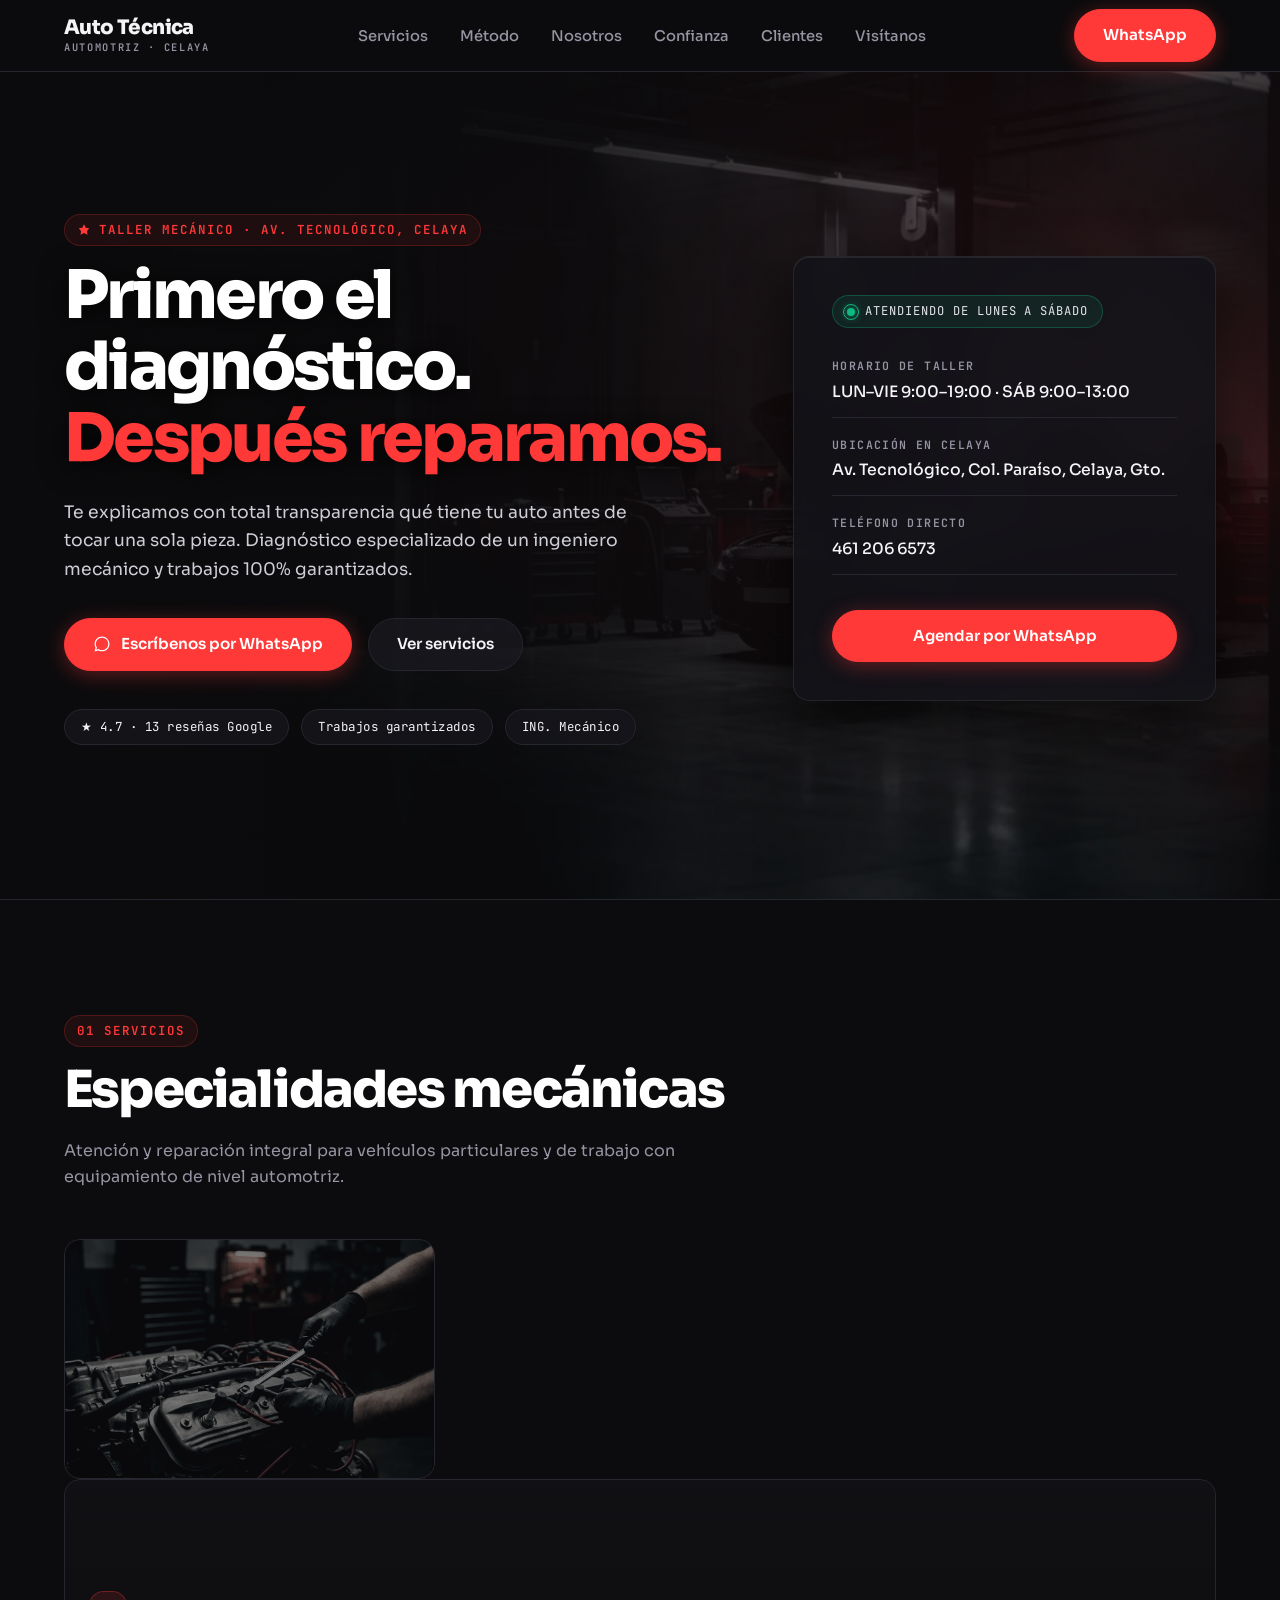
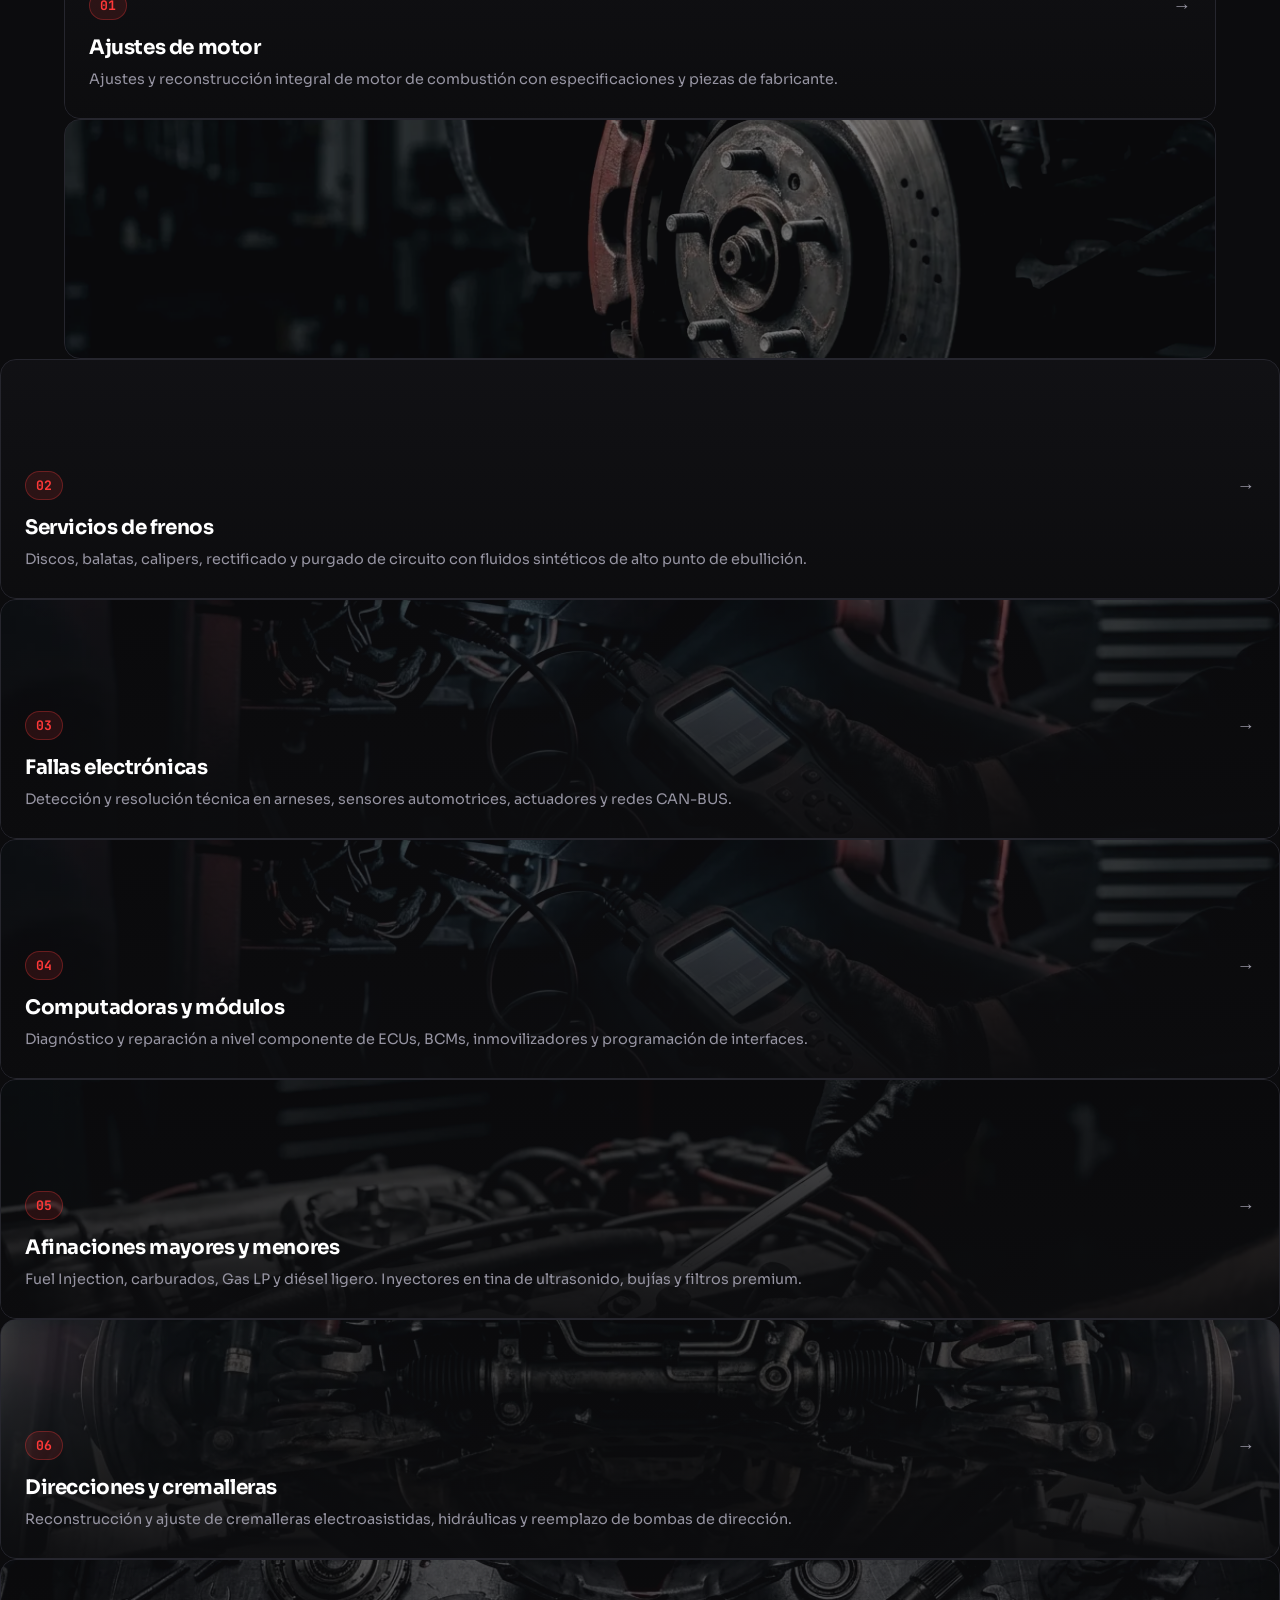
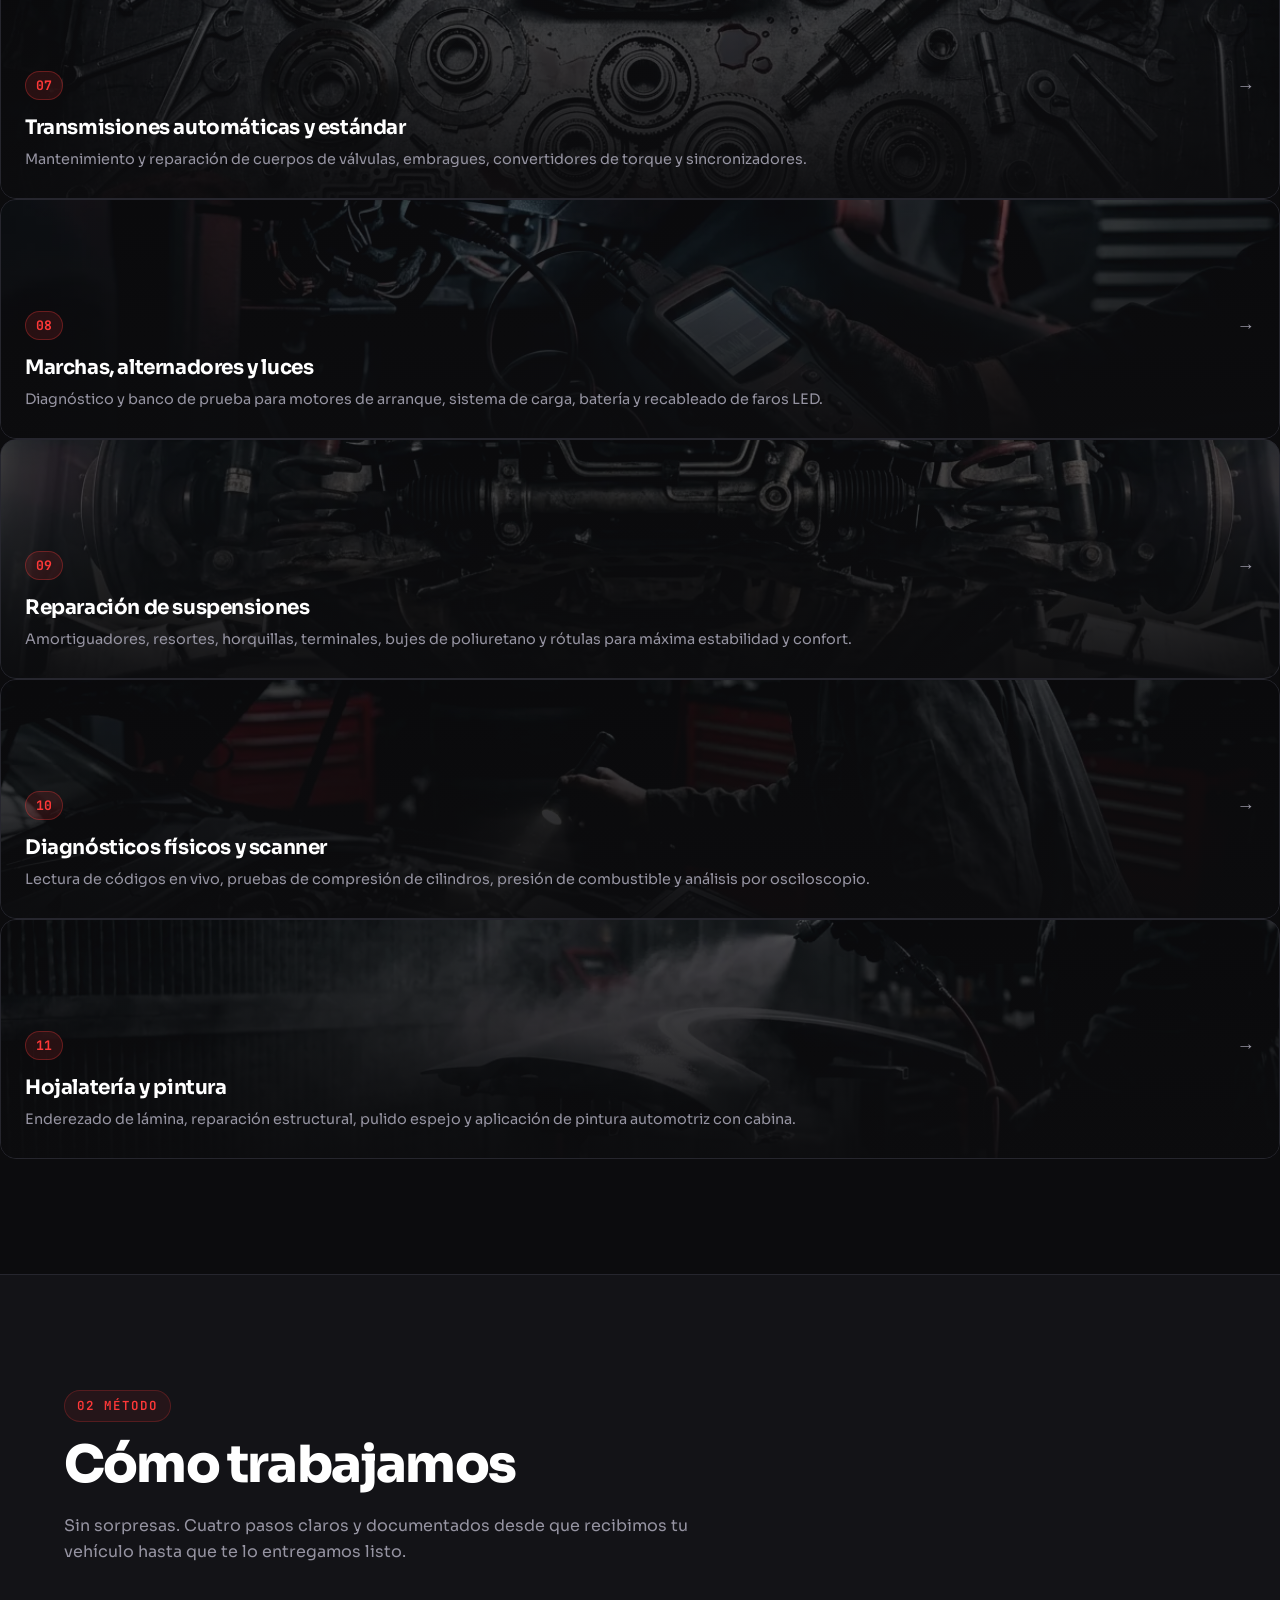
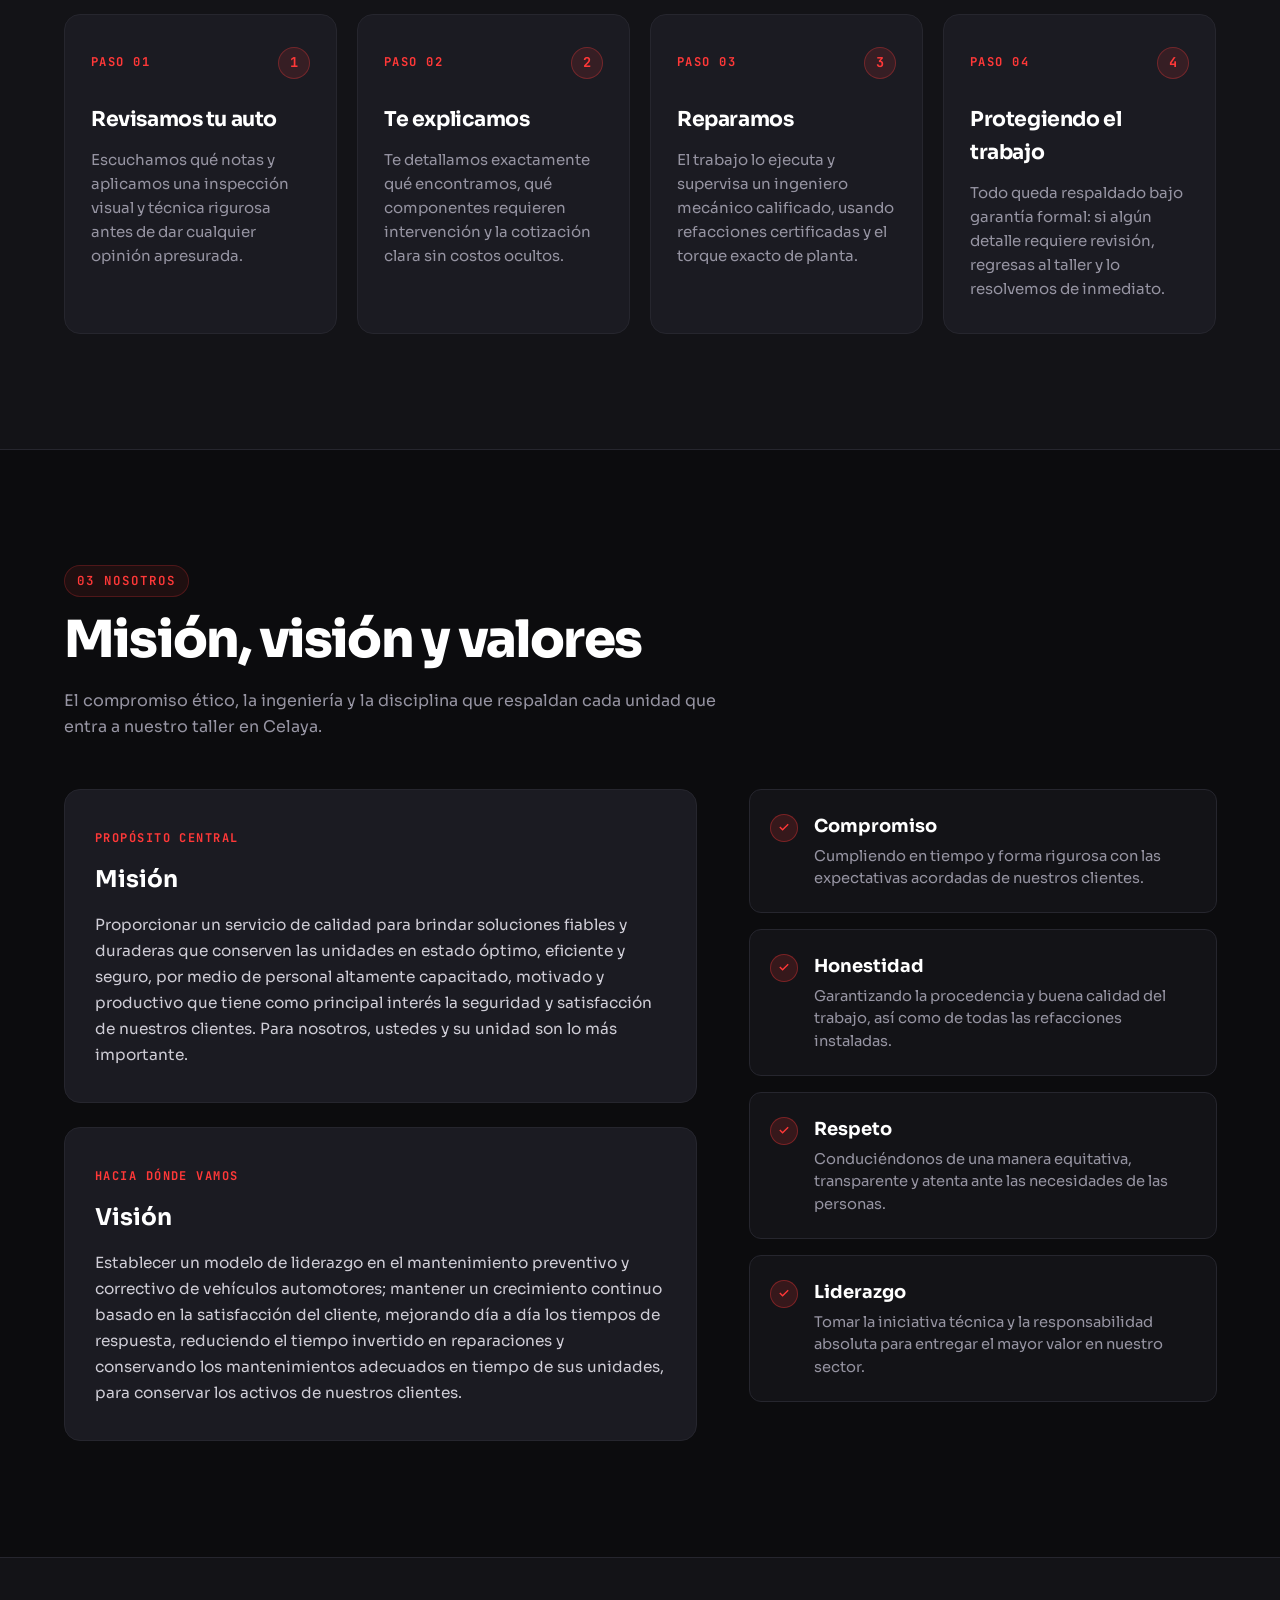
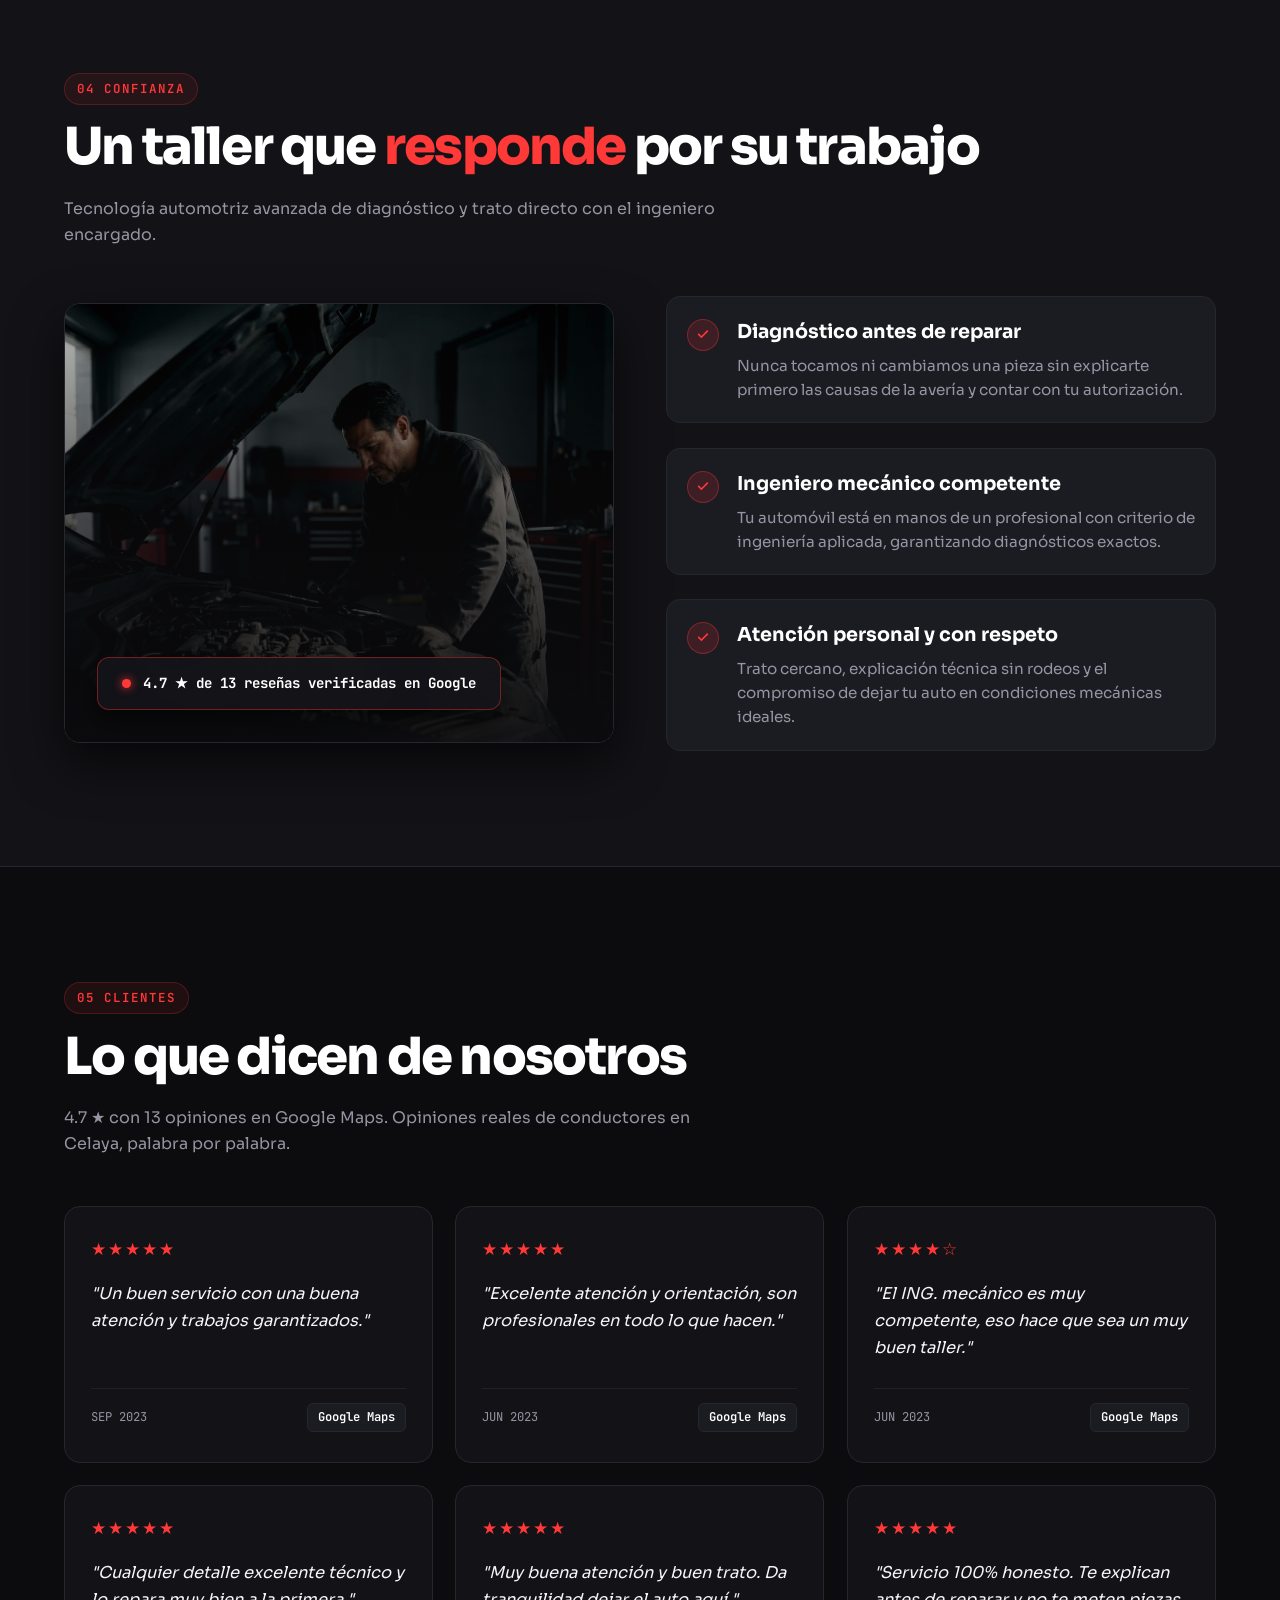
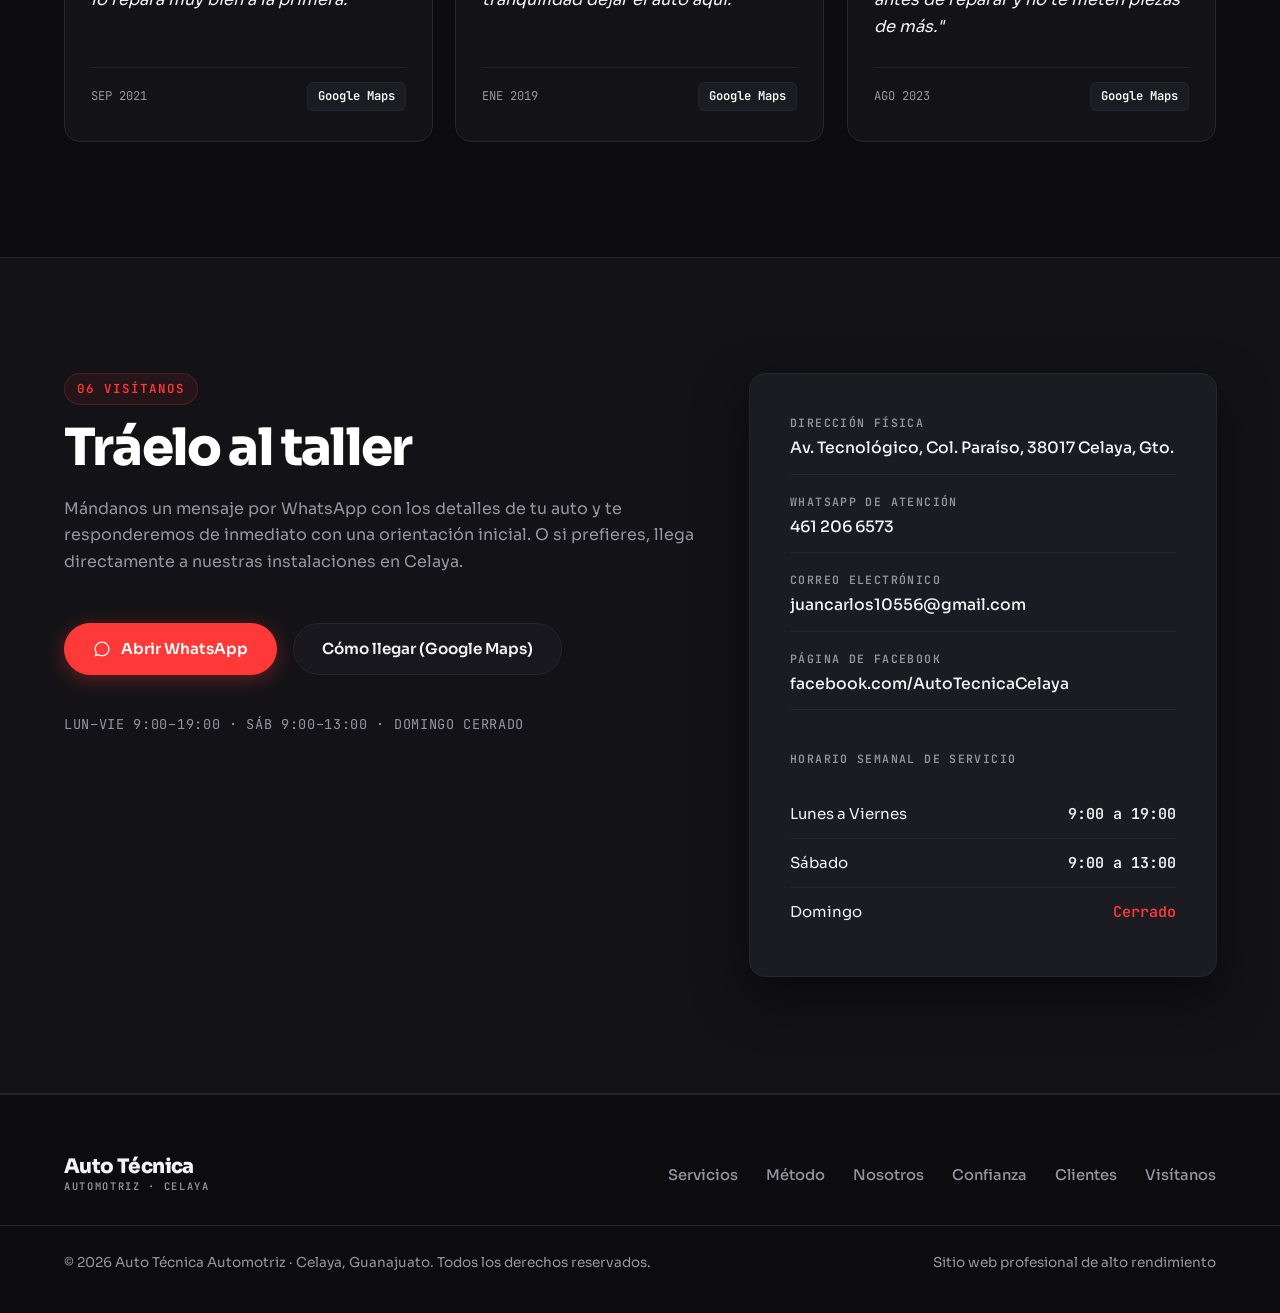
==== commit e9350dd3: "fix: Imagenes de fondo visibles detras del texto en las tarjetas de servicios" ====
--- a/index.html
+++ b/index.html
@@ -158,7 +158,7 @@
 <div class="services-grid" role="list">
 <!-- 01 Ajustes de motor -->
 <a class="service-card reveal is-in" href="https://wa.me/524612066573?text=Hola,%20solicito%20informaci%C3%B3n%20sobre%20Ajustes%20de%20motor" rel="noopener noreferrer" role="listitem" target="_blank">
-<div class="service-card-bg" style="background-image: url(\'assets/img/motor.webp\'); background-size: cover; background-position: center;"></div>
+<div class="service-card-bg" style="background-image: url('assets/img/motor.webp');"></div></div>
 <div class="service-card-overlay"></div>
 <div class="service-card-content">
 <div class="service-card-top">
@@ -171,7 +171,7 @@
 </a>
 <!-- 02 Servicios de frenos -->
 <a class="service-card reveal is-in" href="https://wa.me/524612066573?text=Hola,%20solicito%20informaci%C3%B3n%20sobre%20Servicios%20de%20frenos" rel="noopener noreferrer" role="listitem" target="_blank">
-<div class="service-card-bg" style="background-image: url(\'assets/img/frenos.webp\'); background-size: cover; background-position: center;"></div>
+<div class="service-card-bg" style="background-image: url('assets/img/frenos.webp');"></div></div>
 <div class="service-card-overlay"></div>
 <div class="service-card-content">
 <div class="service-card-top">
@@ -184,7 +184,7 @@
 </a>
 <!-- 03 Fallas electrónicas -->
 <a class="service-card reveal is-in" href="https://wa.me/524612066573?text=Hola,%20solicito%20informaci%C3%B3n%20sobre%20Fallas%20electr%C3%B3nicas" rel="noopener noreferrer" role="listitem" target="_blank">
-<div class="service-card-bg" style="background-image: url(\'assets/img/electronica.webp\'); background-size: cover; background-position: center;"></div>
+<div class="service-card-bg" style="background-image: url('assets/img/electronica.webp');"></div></div>
 <div class="service-card-overlay"></div>
 <div class="service-card-content">
 <div class="service-card-top">
@@ -197,7 +197,7 @@
 </a>
 <!-- 04 Reparación de computadoras -->
 <a class="service-card reveal is-in" href="https://wa.me/524612066573?text=Hola,%20solicito%20informaci%C3%B3n%20sobre%20Reparaci%C3%B3n%20de%20computadoras" rel="noopener noreferrer" role="listitem" target="_blank">
-<div class="service-card-bg" style="background-image: url(\'assets/img/electronica.webp\'); background-size: cover; background-position: center;"></div>
+<div class="service-card-bg" style="background-image: url('assets/img/electronica.webp');"></div></div>
 <div class="service-card-overlay"></div>
 <div class="service-card-content">
 <div class="service-card-top">
@@ -210,7 +210,7 @@
 </a>
 <!-- 05 Afinaciones -->
 <a class="service-card reveal is-in" href="https://wa.me/524612066573?text=Hola,%20solicito%20informaci%C3%B3n%20sobre%20Afinaciones" rel="noopener noreferrer" role="listitem" target="_blank">
-<div class="service-card-bg" style="background-image: url(\'assets/img/motor.webp\'); background-size: cover; background-position: center;"></div>
+<div class="service-card-bg" style="background-image: url('assets/img/motor.webp');"></div></div>
 <div class="service-card-overlay"></div>
 <div class="service-card-content">
 <div class="service-card-top">
@@ -223,7 +223,7 @@
 </a>
 <!-- 06 Direcciones hidráulicas -->
 <a class="service-card reveal is-in" href="https://wa.me/524612066573?text=Hola,%20solicito%20informaci%C3%B3n%20sobre%20Direcciones" rel="noopener noreferrer" role="listitem" target="_blank">
-<div class="service-card-bg" style="background-image: url(\'assets/img/direccion-suspension.webp\'); background-size: cover; background-position: center;"></div>
+<div class="service-card-bg" style="background-image: url('assets/img/direccion-suspension.webp');"></div></div>
 <div class="service-card-overlay"></div>
 <div class="service-card-content">
 <div class="service-card-top">
@@ -236,7 +236,7 @@
 </a>
 <!-- 07 Transmisiones -->
 <a class="service-card reveal is-in" href="https://wa.me/524612066573?text=Hola,%20solicito%20informaci%C3%B3n%20sobre%20Transmisiones" rel="noopener noreferrer" role="listitem" target="_blank">
-<div class="service-card-bg" style="background-image: url(\'assets/img/transmision.webp\'); background-size: cover; background-position: center;"></div>
+<div class="service-card-bg" style="background-image: url('assets/img/transmision.webp');"></div></div>
 <div class="service-card-overlay"></div>
 <div class="service-card-content">
 <div class="service-card-top">
@@ -249,7 +249,7 @@
 </a>
 <!-- 08 Marchas y alternadores -->
 <a class="service-card reveal is-in" href="https://wa.me/524612066573?text=Hola,%20solicito%20informaci%C3%B3n%20sobre%20Marchas%20y%20Alternadores" rel="noopener noreferrer" role="listitem" target="_blank">
-<div class="service-card-bg" style="background-image: url(\'assets/img/electronica.webp\'); background-size: cover; background-position: center;"></div>
+<div class="service-card-bg" style="background-image: url('assets/img/electronica.webp');"></div></div>
 <div class="service-card-overlay"></div>
 <div class="service-card-content">
 <div class="service-card-top">
@@ -262,7 +262,7 @@
 </a>
 <!-- 09 Reparación de suspensiones -->
 <a class="service-card reveal is-in" href="https://wa.me/524612066573?text=Hola,%20solicito%20informaci%C3%B3n%20sobre%20Suspensi%C3%B3n" rel="noopener noreferrer" role="listitem" target="_blank">
-<div class="service-card-bg" style="background-image: url(\'assets/img/direccion-suspension.webp\'); background-size: cover; background-position: center;"></div>
+<div class="service-card-bg" style="background-image: url('assets/img/direccion-suspension.webp');"></div></div>
 <div class="service-card-overlay"></div>
 <div class="service-card-content">
 <div class="service-card-top">
@@ -275,7 +275,7 @@
 </a>
 <!-- 10 Diagnósticos físicos y scanner -->
 <a class="service-card reveal is-in" href="https://wa.me/524612066573?text=Hola,%20solicito%20informaci%C3%B3n%20sobre%20Diagn%C3%B3sticos%20y%20scanner" rel="noopener noreferrer" role="listitem" target="_blank">
-<div class="service-card-bg" style="background-image: url(\'assets/img/diagnostico.webp\'); background-size: cover; background-position: center;"></div>
+<div class="service-card-bg" style="background-image: url('assets/img/diagnostico.webp');"></div></div>
 <div class="service-card-overlay"></div>
 <div class="service-card-content">
 <div class="service-card-top">
@@ -288,7 +288,7 @@
 </a>
 <!-- 11 Hojalatería y pintura en general -->
 <a class="service-card reveal is-in" href="https://wa.me/524612066573?text=Hola,%20solicito%20informaci%C3%B3n%20sobre%20Hojalater%C3%ADa%20y%20pintura" rel="noopener noreferrer" role="listitem" target="_blank">
-<div class="service-card-bg" style="background-image: url(\'assets/img/pintura.webp\'); background-size: cover; background-position: center;"></div>
+<div class="service-card-bg" style="background-image: url('assets/img/pintura.webp');"></div></div>
 <div class="service-card-overlay"></div>
 <div class="service-card-content">
 <div class="service-card-top">
--- a/styles.css
+++ b/styles.css
@@ -519,17 +519,19 @@
       position: absolute;
       inset: 0;
       z-index: 0;
-      background-size: cover;
-      background-position: center;
-      transition: transform 0.6s cubic-bezier(0.16, 1, 0.3, 1), filter 0.4s ease;
-      filter: saturate(0.8) contrast(1.1) brightness(0.65);
+      background-size: cover !important;
+      background-position: center !important;
+      transition: transform 0.6s cubic-bezier(0.16, 1, 0.3, 1), filter 0.4s ease, opacity 0.4s ease;
+      opacity: 0.50;
+      filter: saturate(0.95) contrast(1.1) brightness(0.85);
     }
 
     .service-card-overlay {
       position: absolute;
       inset: 0;
       z-index: 1;
-      background: linear-gradient(180deg, rgba(12, 12, 14, 0.35) 0%, rgba(12, 12, 14, 0.85) 50%, rgba(12, 12, 14, 0.98) 100%);
+      background: linear-gradient(180deg, rgba(12, 12, 14, 0.30) 0%, rgba(12, 12, 14, 0.65) 55%, rgba(12, 12, 14, 0.92) 100%);
+      pointer-events: none;
       transition: background 0.3s ease;
     }
 
@@ -587,7 +589,8 @@
 
     .service-card:hover .service-card-bg {
       transform: scale(1.08);
-      filter: saturate(1.1) brightness(0.8);
+      opacity: 0.85;
+      filter: saturate(1.15) brightness(1.0);
     }
 
     .service-card:hover .service-arrow-icon {
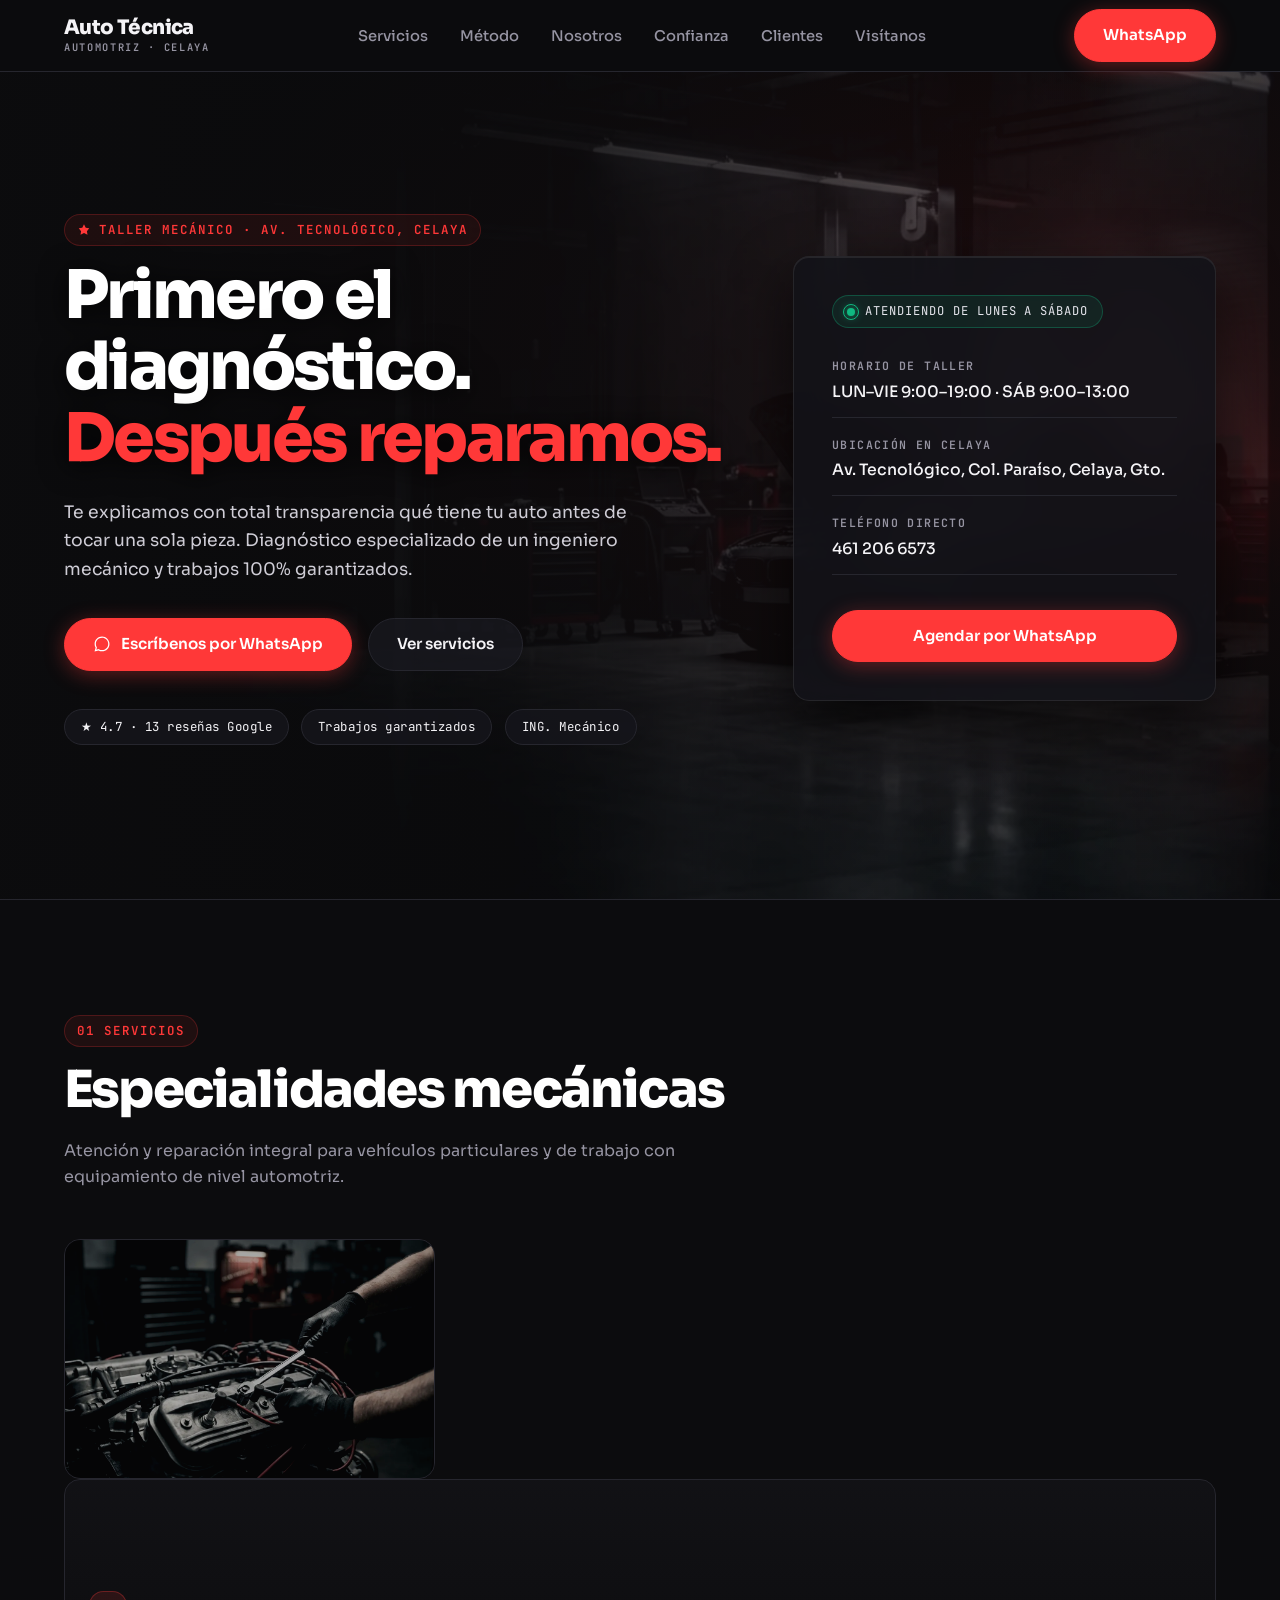
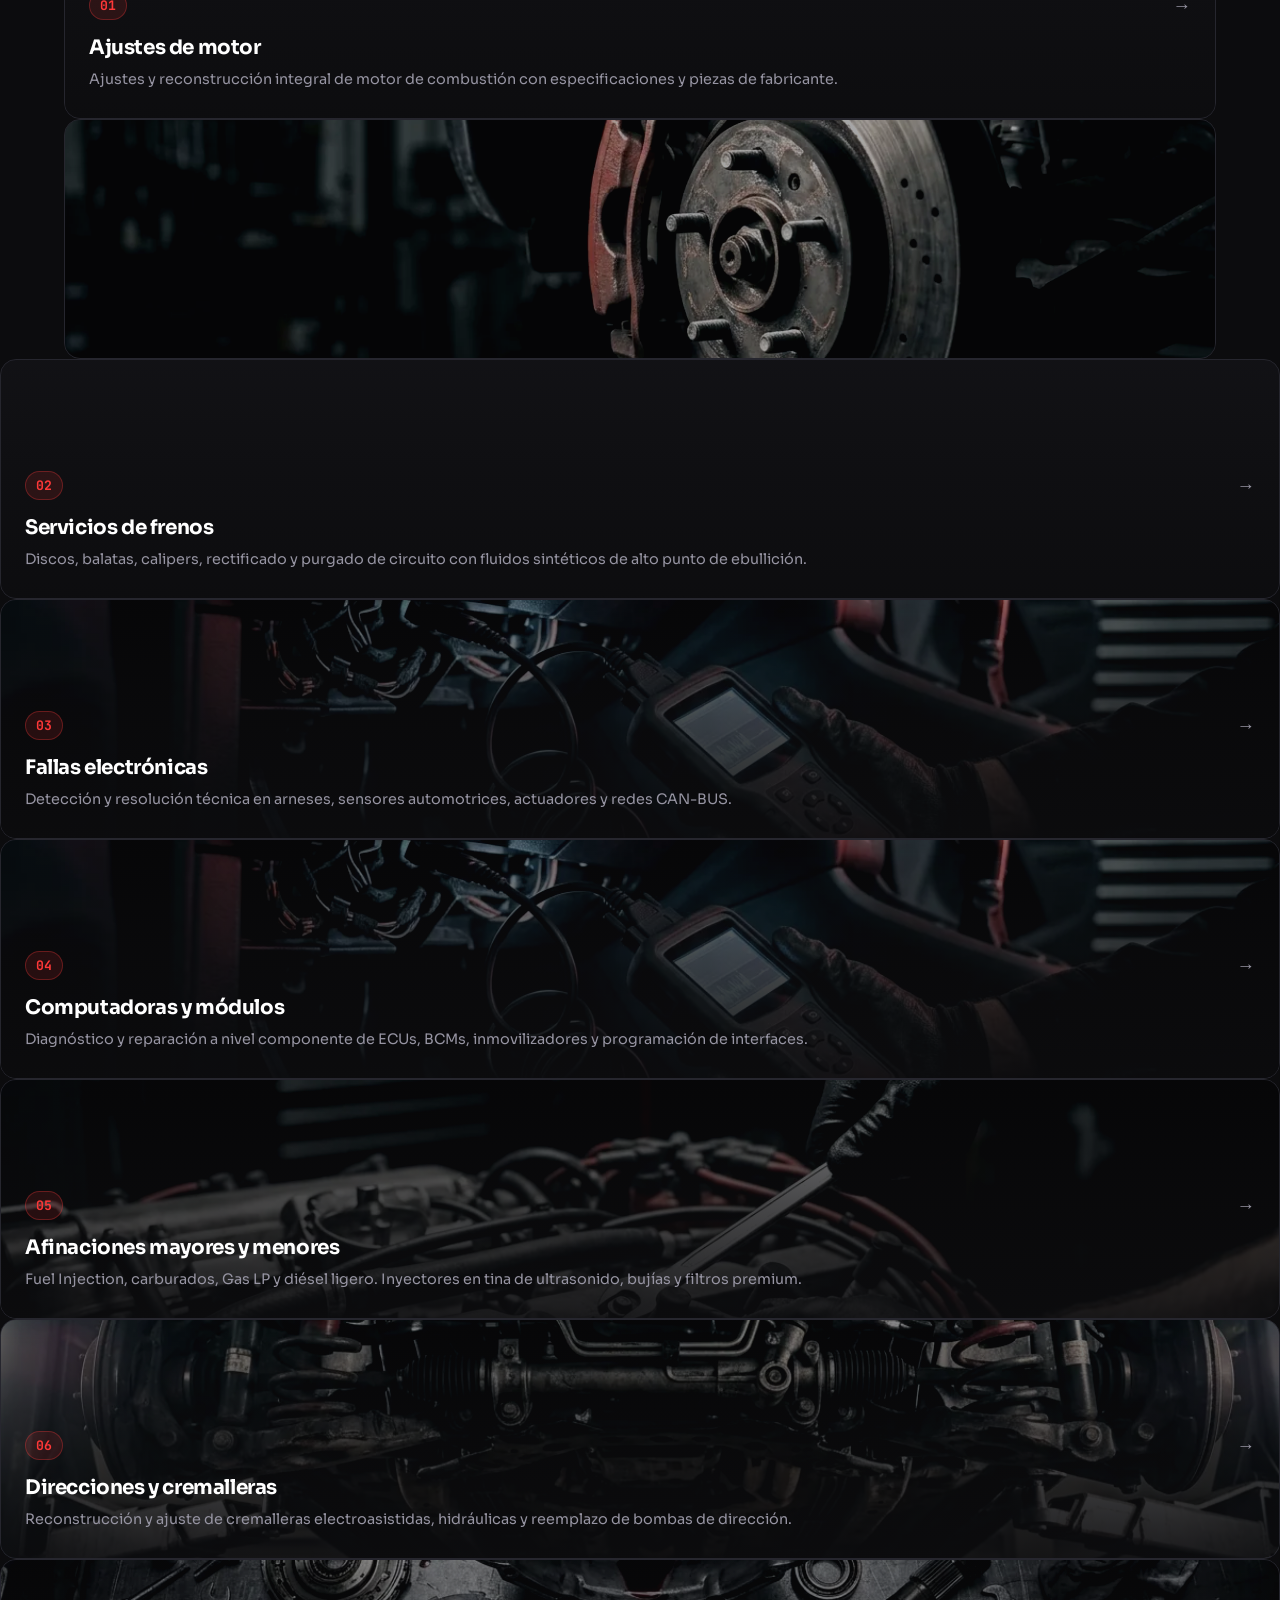
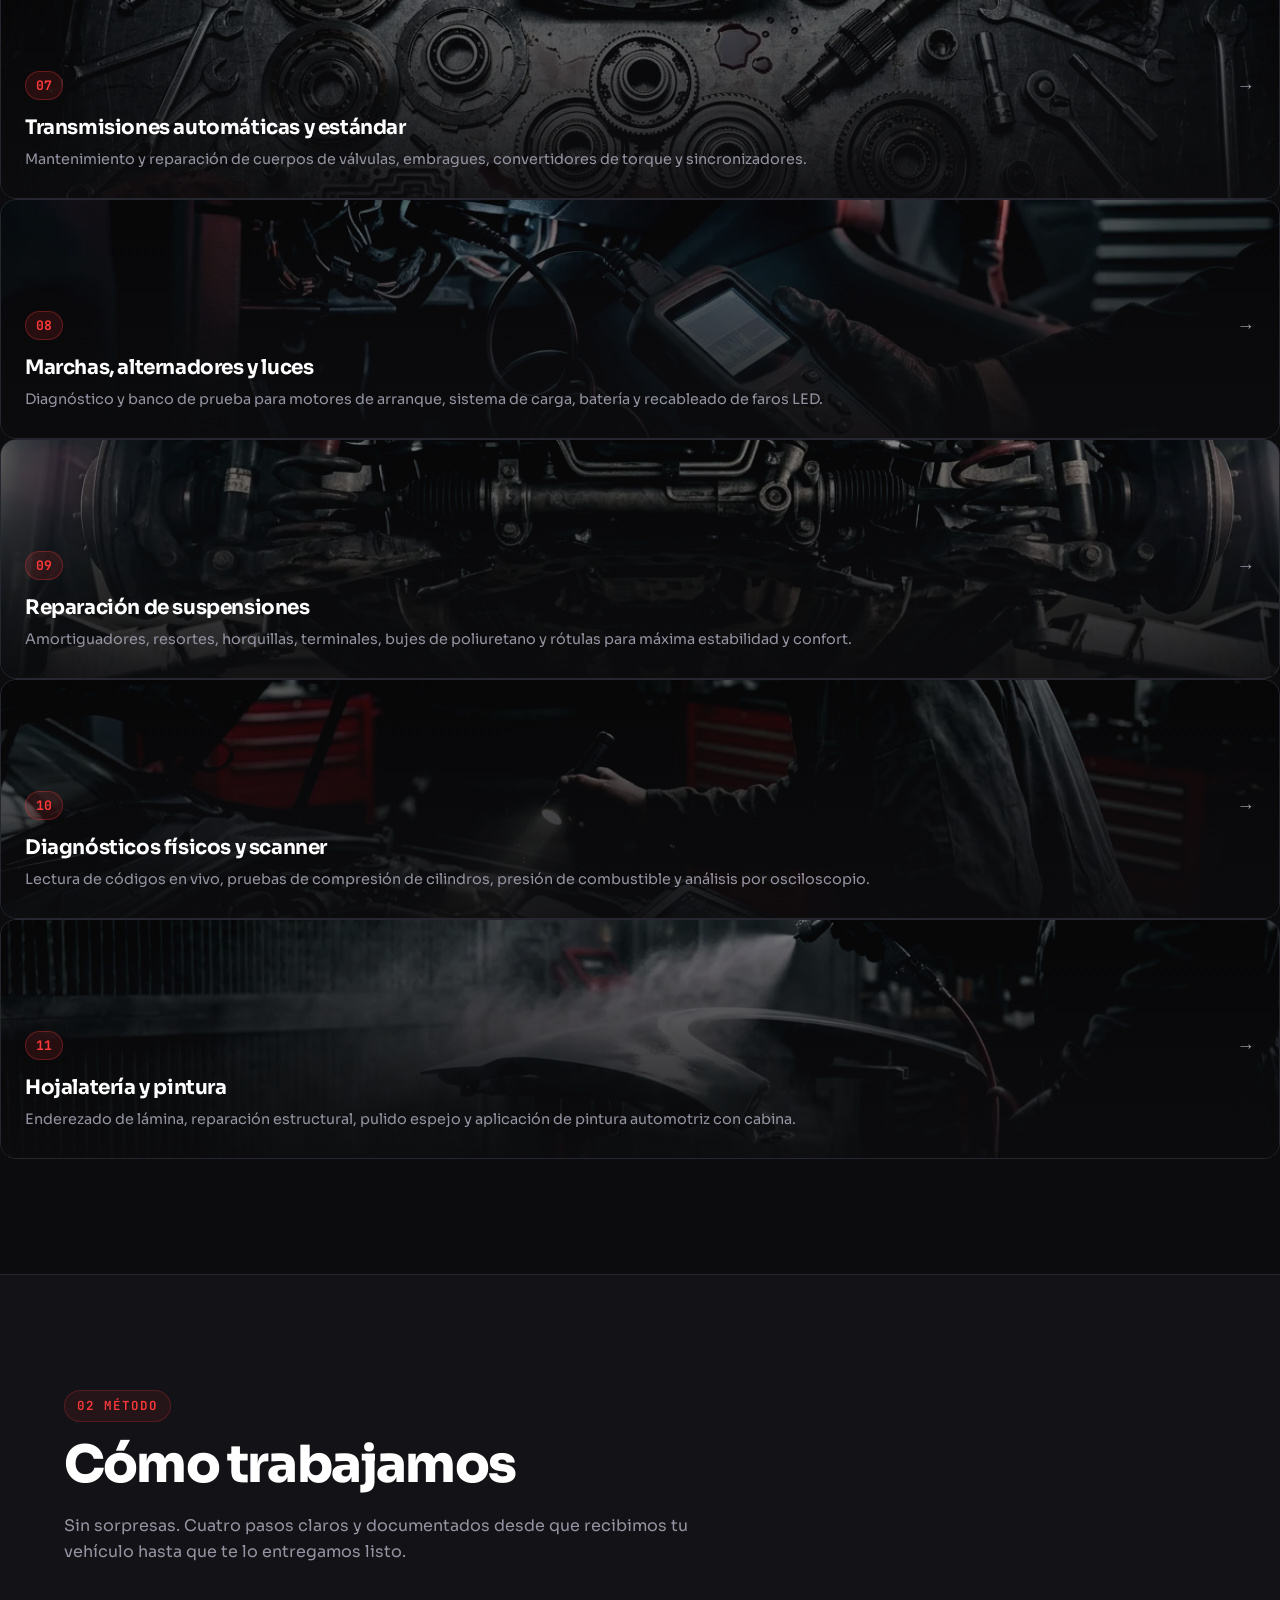
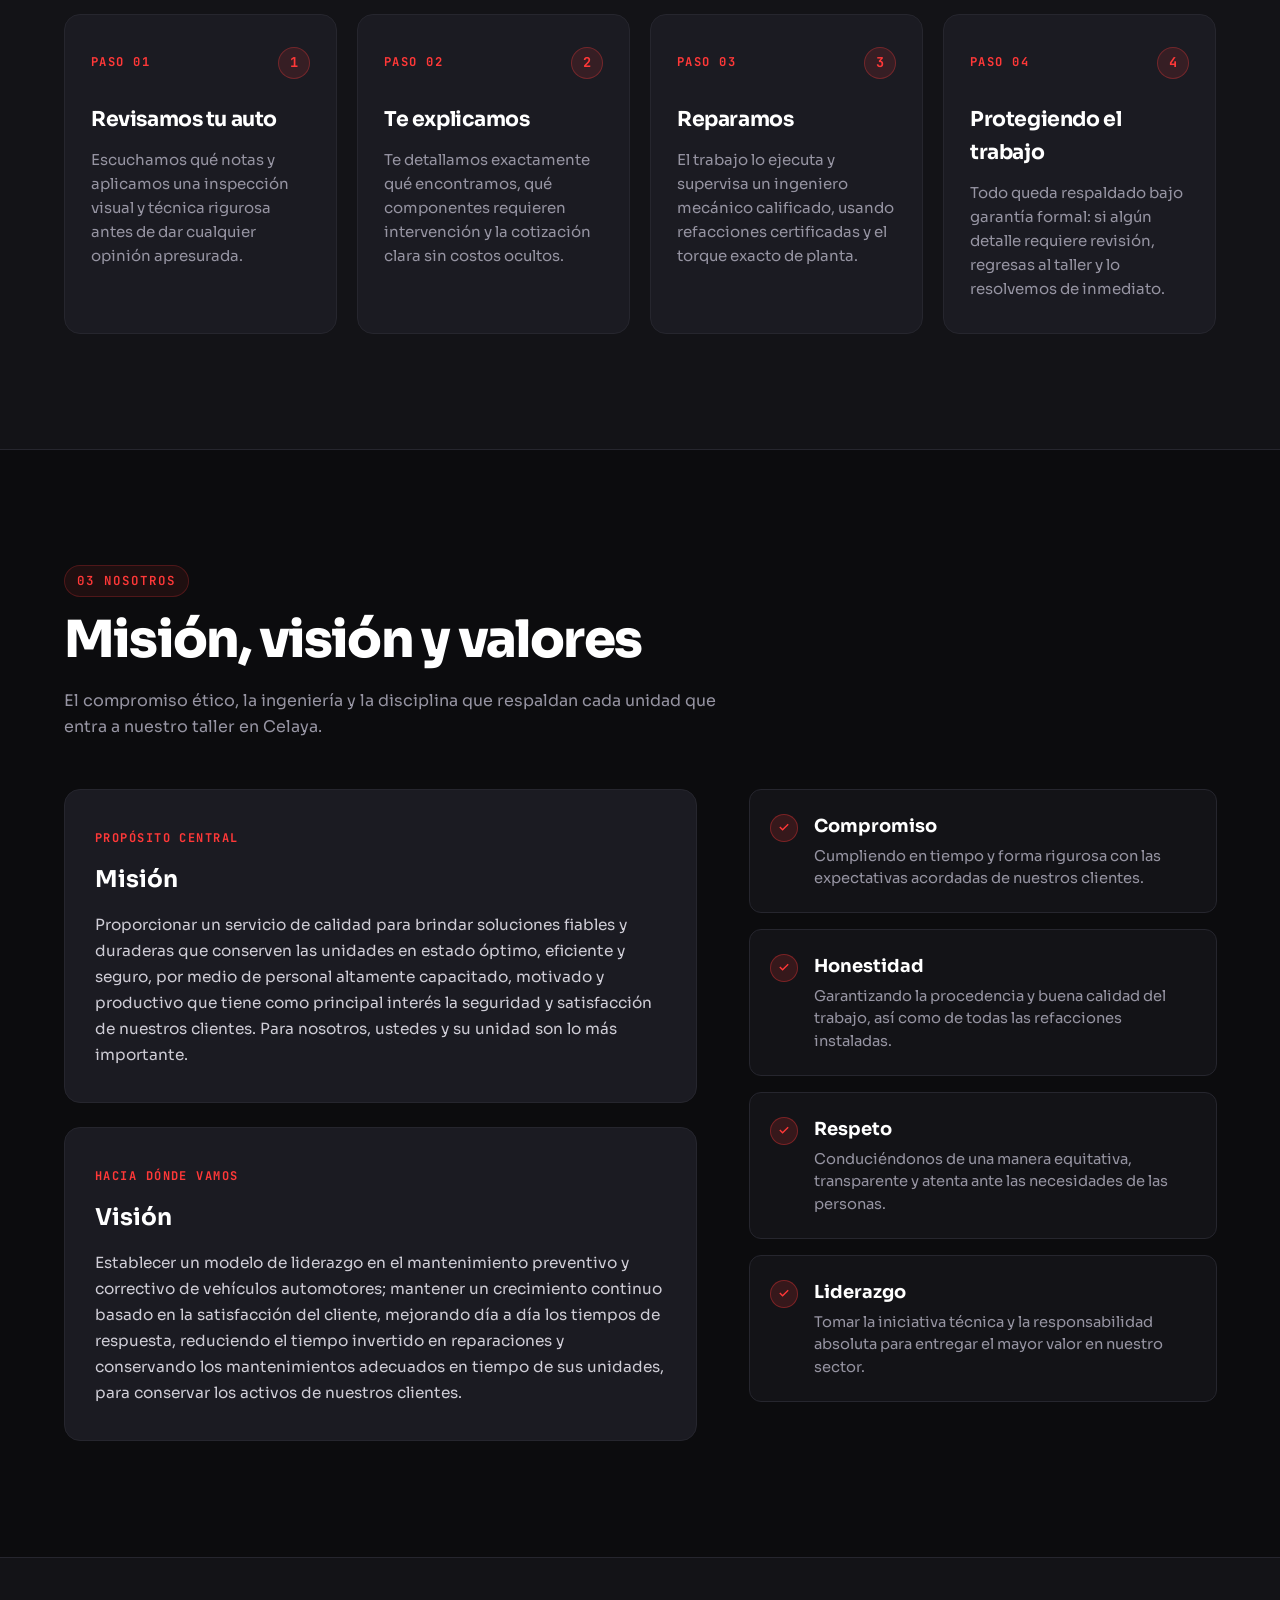
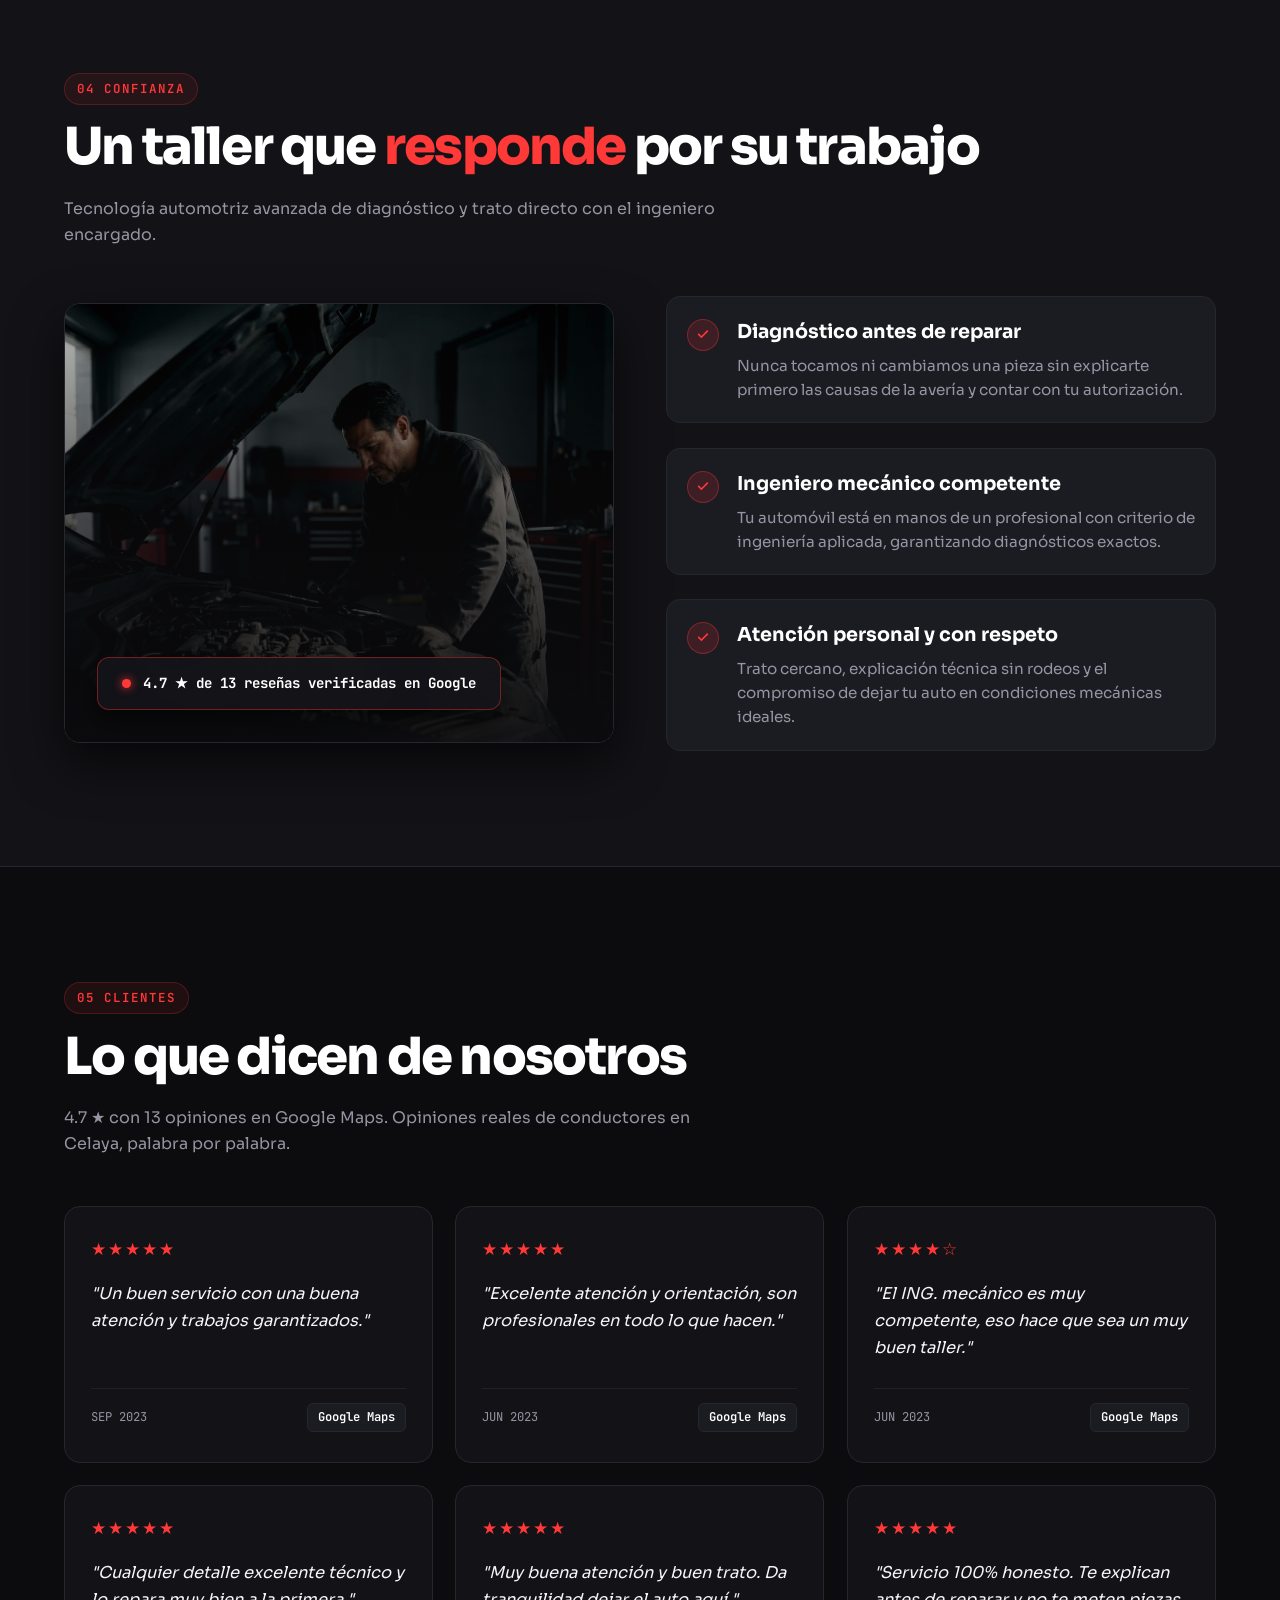
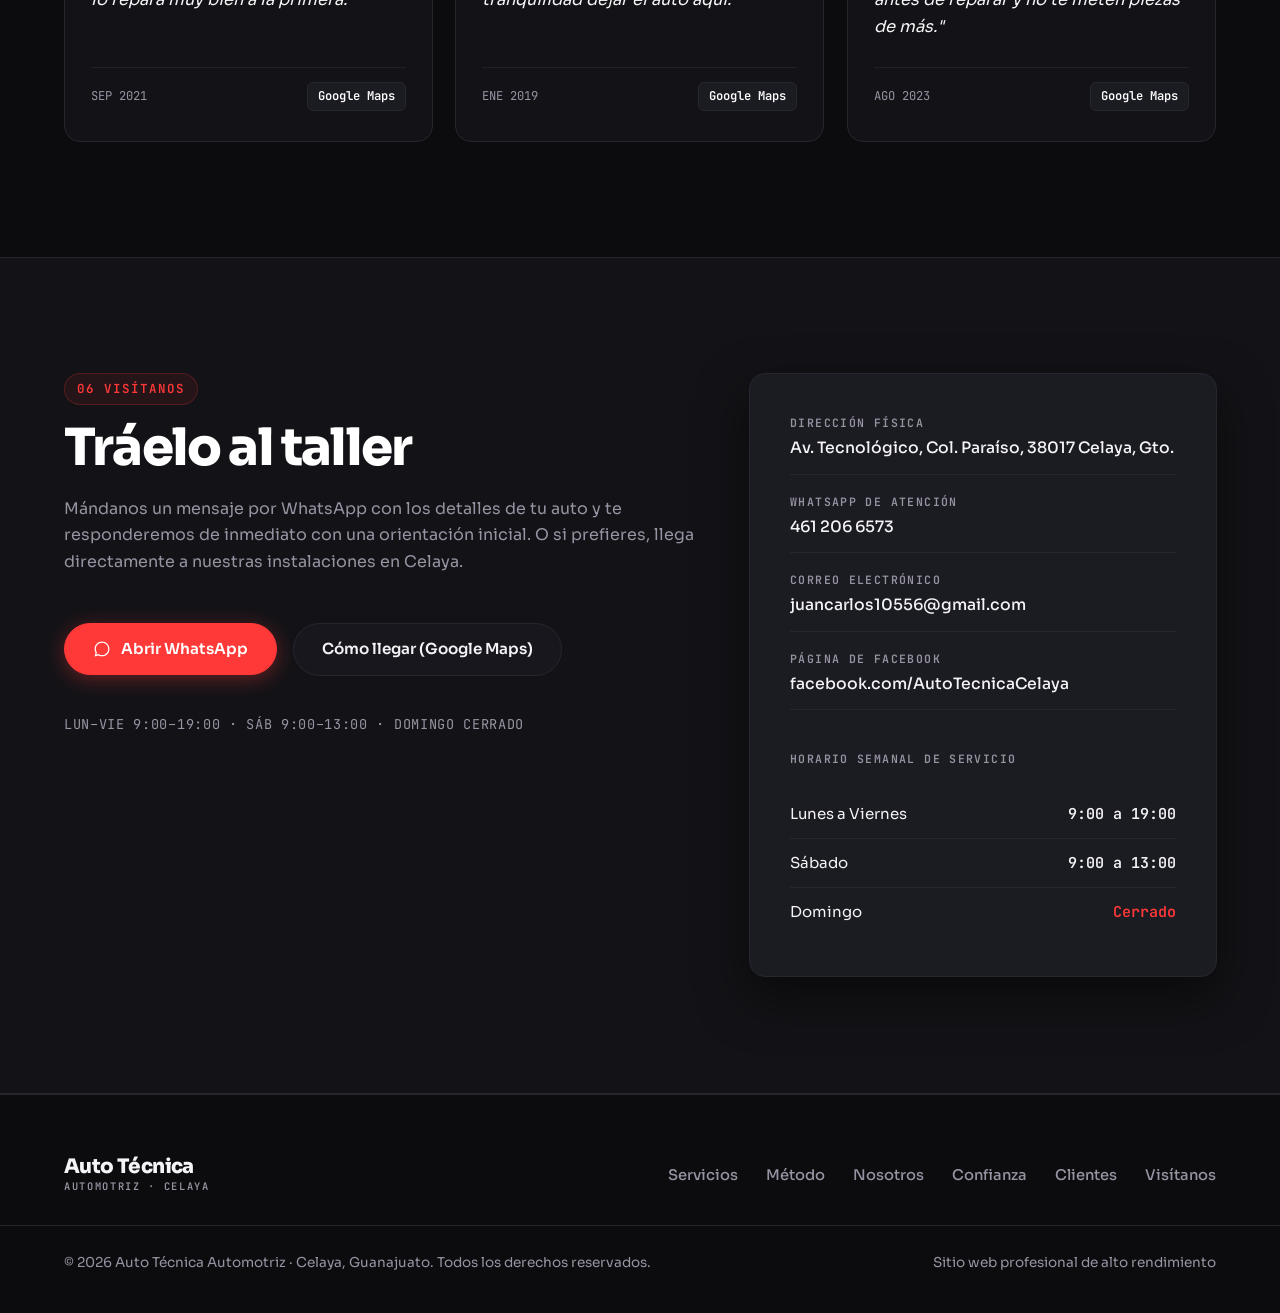
==== commit c24ded6b: "fix: Cache buster v2.0 y opacidad 70% en imagenes de fondo de servicios" ====
--- a/index.html
+++ b/index.html
@@ -15,7 +15,7 @@
 <link crossorigin="" href="https://fonts.gstatic.com" rel="preconnect">
 <link href="https://fonts.googleapis.com/css2?family=JetBrains+Mono:wght@400;500;600;700&amp;family=Sora:wght@300;400;500;600;700;800&amp;display=swap" rel="stylesheet">
 <link rel="preload" as="image" href="assets/img/hero.webp" type="image/webp" fetchpriority="high">
-  <link rel="stylesheet" href="styles.css">
+  <link rel="stylesheet" href="styles.css?v=2.0">
 
 <script type="application/ld+json">
   {
@@ -650,5 +650,5 @@
 
 
 
-  <script src="main.js" defer></script>
+  <script src="main.js?v=2.0" defer></script>
 </body></html>
--- a/styles.css
+++ b/styles.css
@@ -522,15 +522,15 @@
       background-size: cover !important;
       background-position: center !important;
       transition: transform 0.6s cubic-bezier(0.16, 1, 0.3, 1), filter 0.4s ease, opacity 0.4s ease;
-      opacity: 0.50;
-      filter: saturate(0.95) contrast(1.1) brightness(0.85);
+      opacity: 0.70;
+      filter: saturate(1.05) contrast(1.15) brightness(0.90);
     }
 
     .service-card-overlay {
       position: absolute;
       inset: 0;
       z-index: 1;
-      background: linear-gradient(180deg, rgba(12, 12, 14, 0.30) 0%, rgba(12, 12, 14, 0.65) 55%, rgba(12, 12, 14, 0.92) 100%);
+      background: linear-gradient(180deg, rgba(12, 12, 14, 0.20) 0%, rgba(12, 12, 14, 0.60) 50%, rgba(12, 12, 14, 0.90) 100%);
       pointer-events: none;
       transition: background 0.3s ease;
     }
@@ -588,9 +588,14 @@
     }
 
     .service-card:hover .service-card-bg {
-      transform: scale(1.08);
-      opacity: 0.85;
-      filter: saturate(1.15) brightness(1.0);
+      position: absolute;
+      inset: 0;
+      z-index: 0;
+      background-size: cover !important;
+      background-position: center !important;
+      transition: transform 0.6s cubic-bezier(0.16, 1, 0.3, 1), filter 0.4s ease, opacity 0.4s ease;
+      opacity: 0.70;
+      filter: saturate(1.05) contrast(1.15) brightness(0.90);
     }
 
     .service-card:hover .service-arrow-icon {
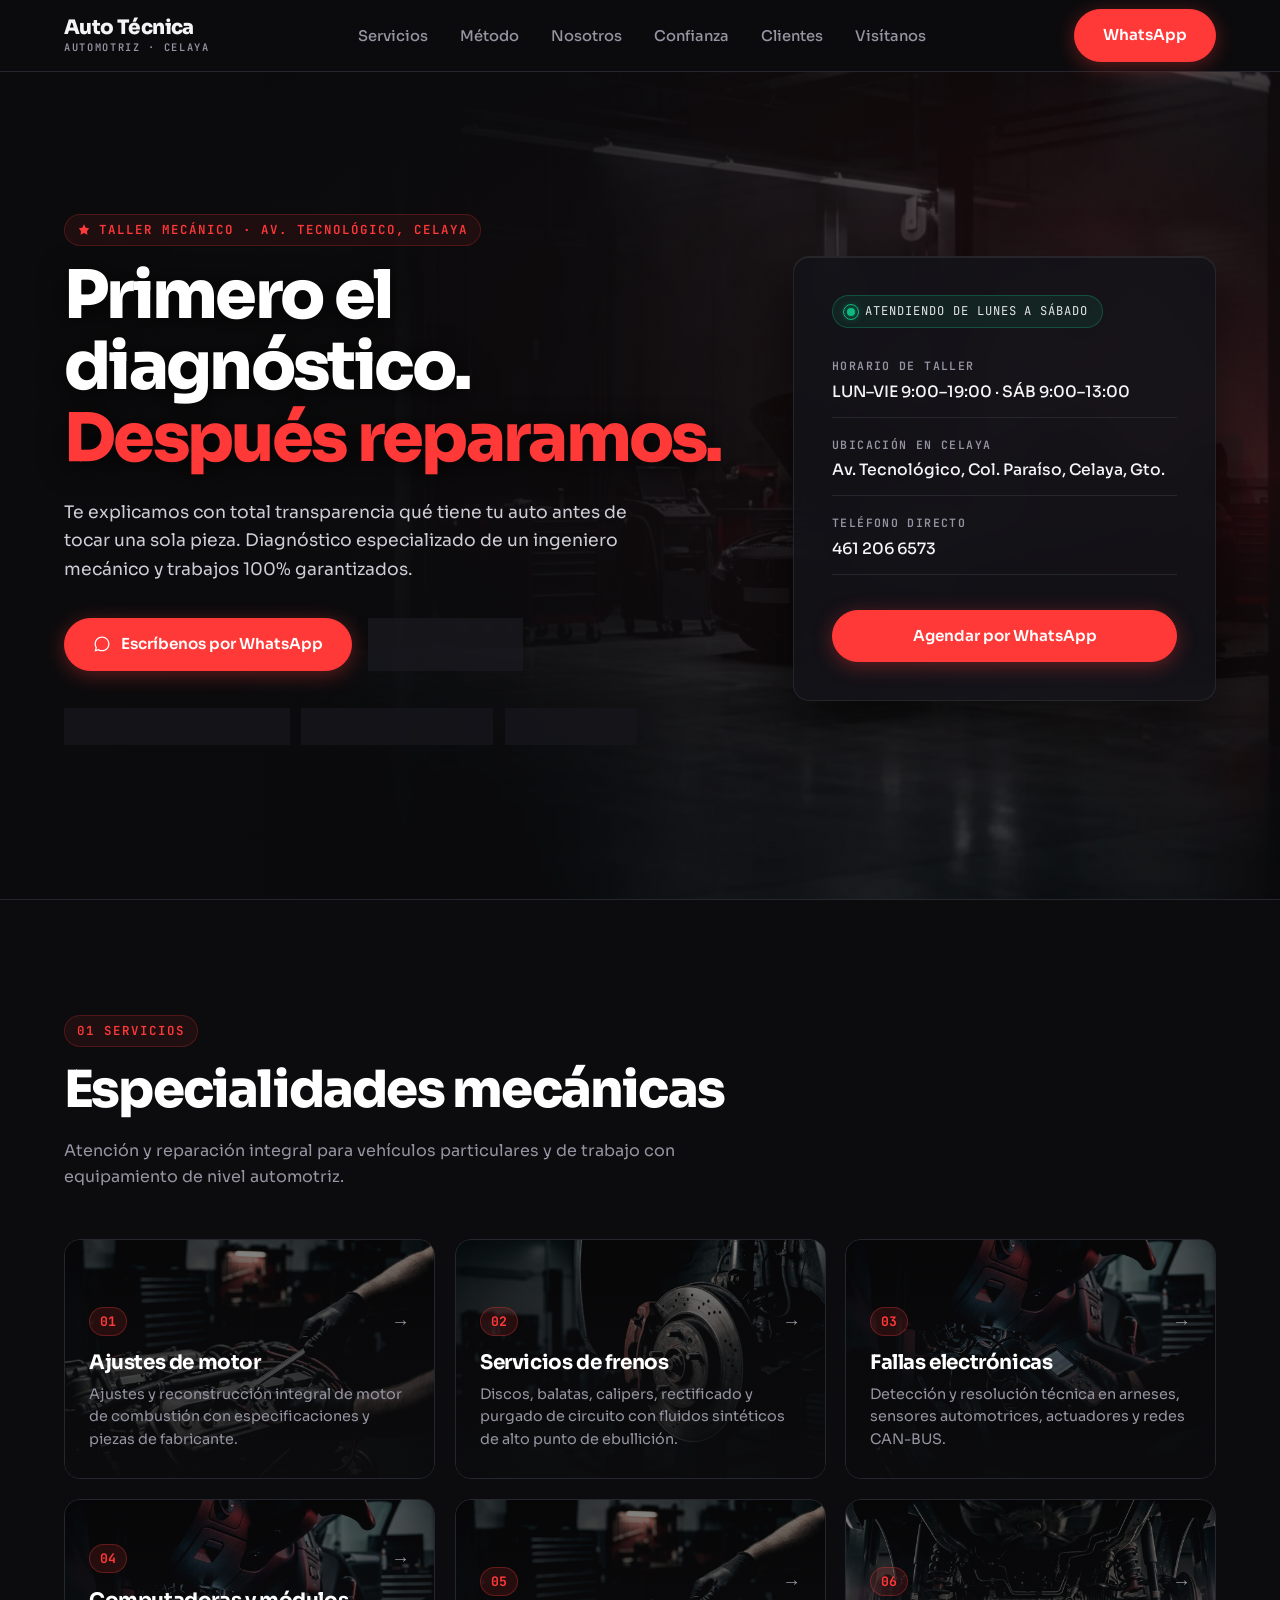
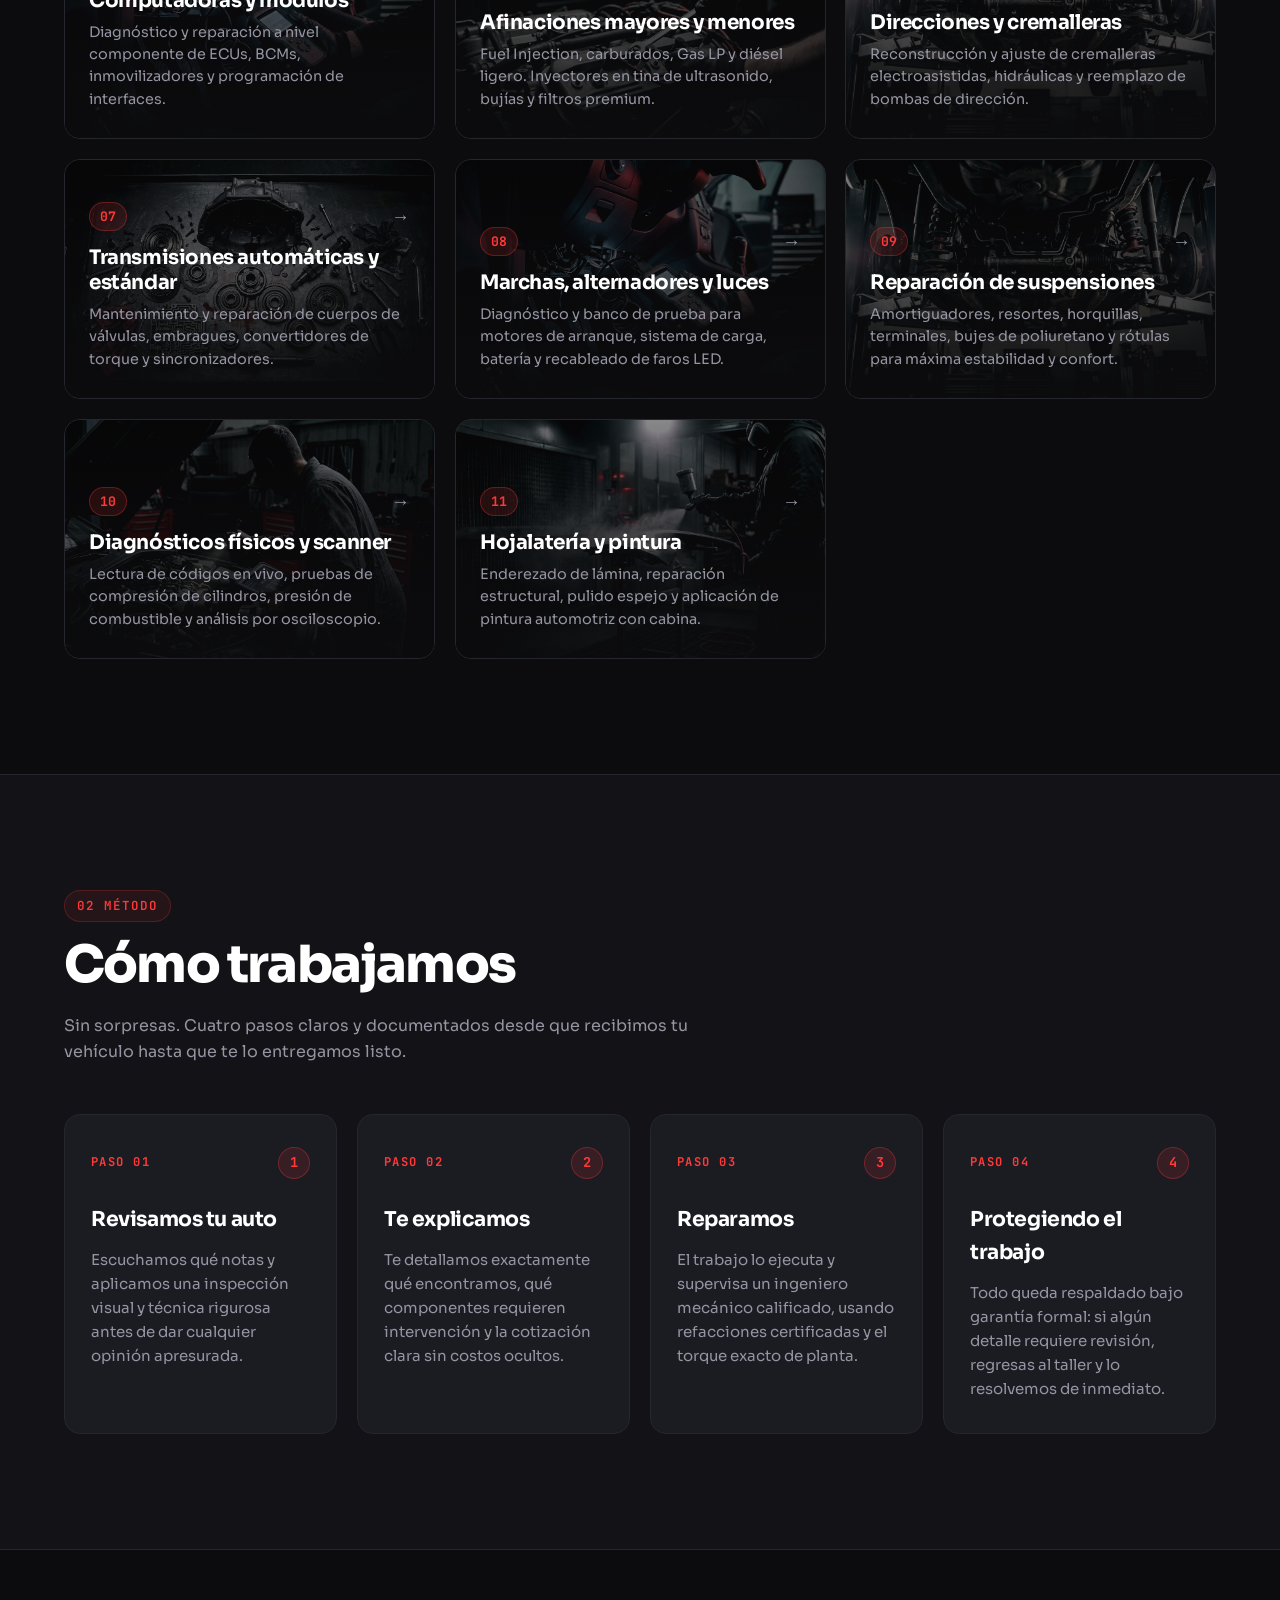
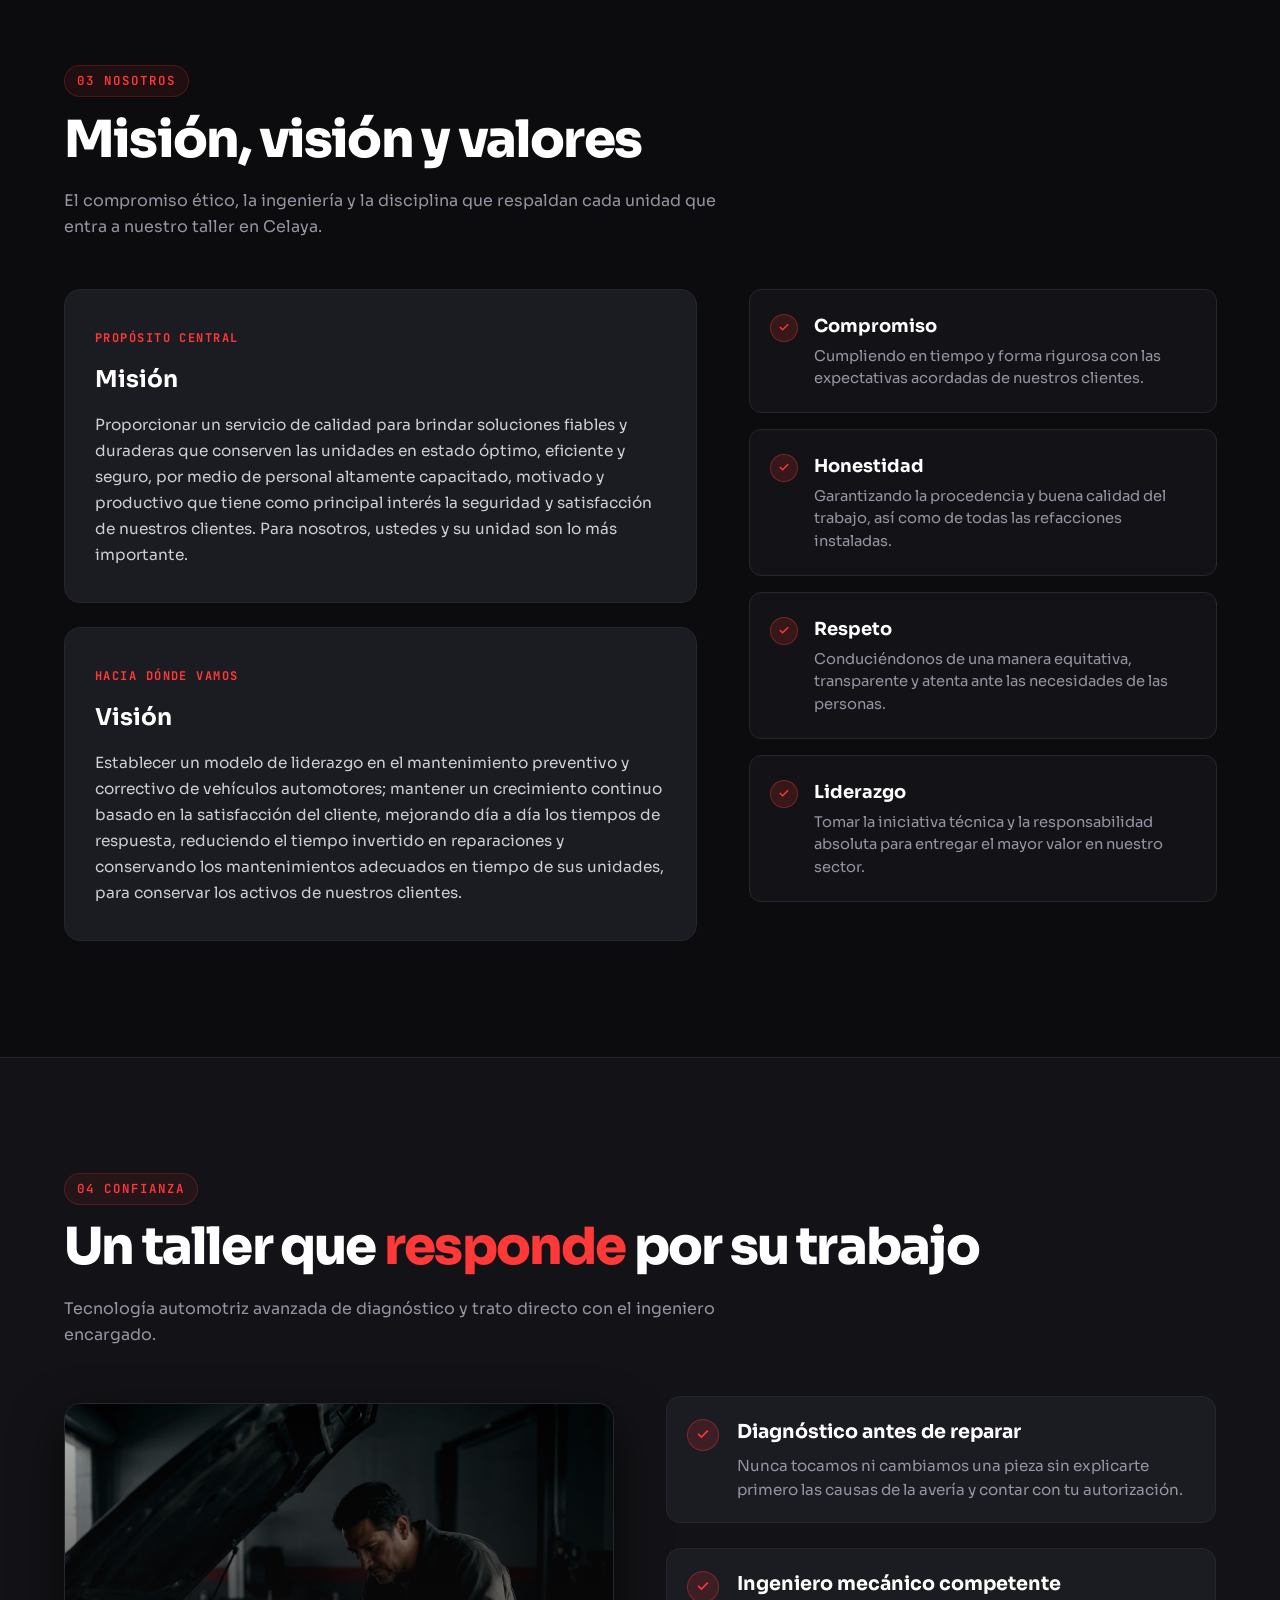
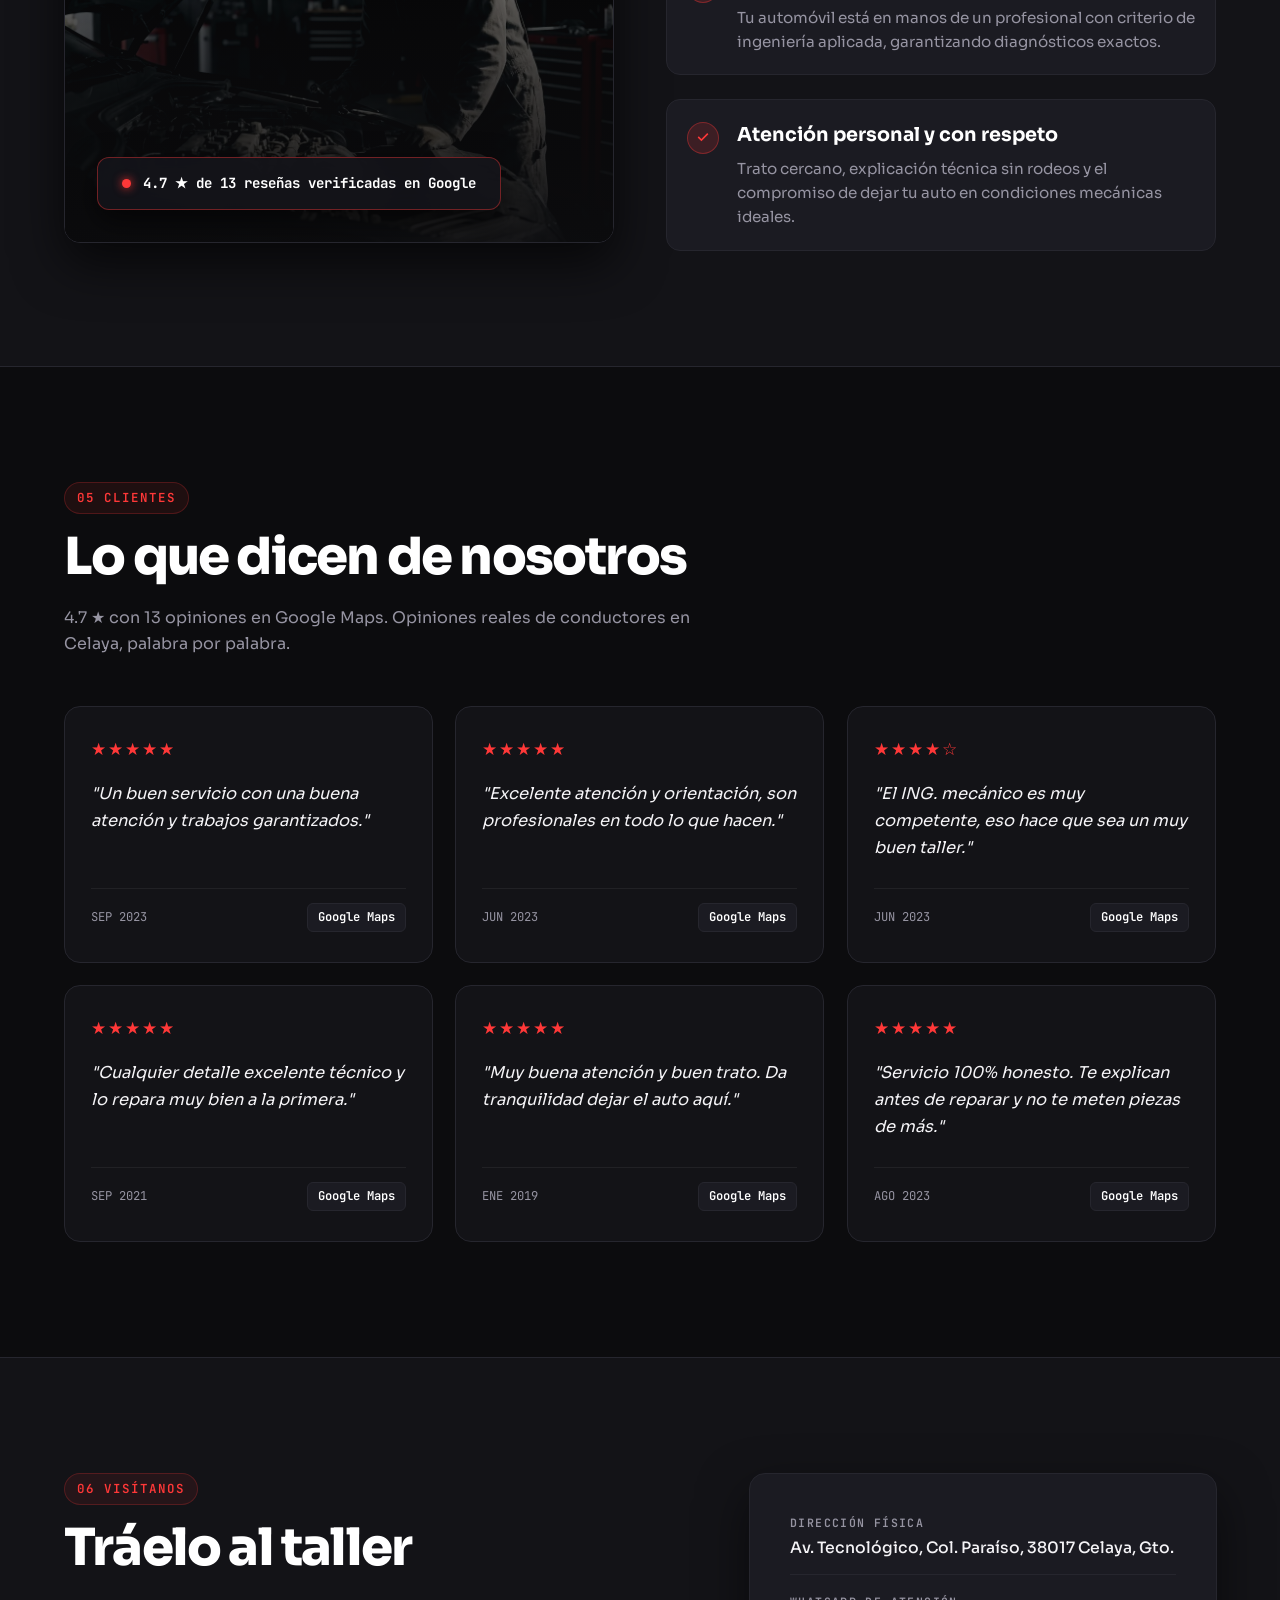
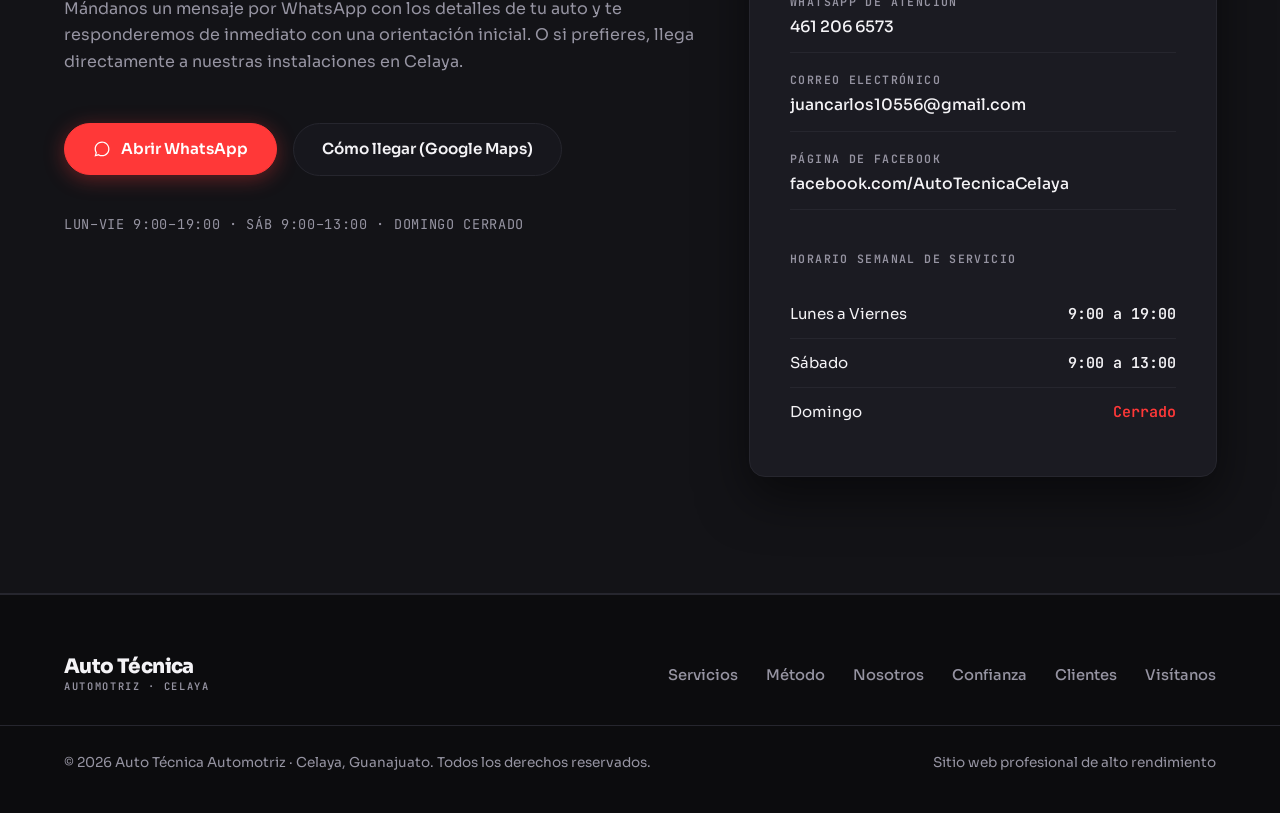
==== commit c54da450: "fix: Eliminar etiquetas div extra en tarjetas 01 y 02, imagenes de fondo ahora visibles en las 11 ca" ====
--- a/index.html
+++ b/index.html
@@ -158,7 +158,7 @@
 <div class="services-grid" role="list">
 <!-- 01 Ajustes de motor -->
 <a class="service-card reveal is-in" href="https://wa.me/524612066573?text=Hola,%20solicito%20informaci%C3%B3n%20sobre%20Ajustes%20de%20motor" rel="noopener noreferrer" role="listitem" target="_blank">
-<div class="service-card-bg" style="background-image: url('assets/img/motor.webp');"></div></div>
+<div class="service-card-bg" style="background-image: url('assets/img/motor.webp');"></div>
 <div class="service-card-overlay"></div>
 <div class="service-card-content">
 <div class="service-card-top">
@@ -171,7 +171,7 @@
 </a>
 <!-- 02 Servicios de frenos -->
 <a class="service-card reveal is-in" href="https://wa.me/524612066573?text=Hola,%20solicito%20informaci%C3%B3n%20sobre%20Servicios%20de%20frenos" rel="noopener noreferrer" role="listitem" target="_blank">
-<div class="service-card-bg" style="background-image: url('assets/img/frenos.webp');"></div></div>
+<div class="service-card-bg" style="background-image: url('assets/img/frenos.webp');"></div>
 <div class="service-card-overlay"></div>
 <div class="service-card-content">
 <div class="service-card-top">
@@ -184,7 +184,7 @@
 </a>
 <!-- 03 Fallas electrónicas -->
 <a class="service-card reveal is-in" href="https://wa.me/524612066573?text=Hola,%20solicito%20informaci%C3%B3n%20sobre%20Fallas%20electr%C3%B3nicas" rel="noopener noreferrer" role="listitem" target="_blank">
-<div class="service-card-bg" style="background-image: url('assets/img/electronica.webp');"></div></div>
+<div class="service-card-bg" style="background-image: url('assets/img/electronica.webp');"></div>
 <div class="service-card-overlay"></div>
 <div class="service-card-content">
 <div class="service-card-top">
@@ -197,7 +197,7 @@
 </a>
 <!-- 04 Reparación de computadoras -->
 <a class="service-card reveal is-in" href="https://wa.me/524612066573?text=Hola,%20solicito%20informaci%C3%B3n%20sobre%20Reparaci%C3%B3n%20de%20computadoras" rel="noopener noreferrer" role="listitem" target="_blank">
-<div class="service-card-bg" style="background-image: url('assets/img/electronica.webp');"></div></div>
+<div class="service-card-bg" style="background-image: url('assets/img/electronica.webp');"></div>
 <div class="service-card-overlay"></div>
 <div class="service-card-content">
 <div class="service-card-top">
@@ -210,7 +210,7 @@
 </a>
 <!-- 05 Afinaciones -->
 <a class="service-card reveal is-in" href="https://wa.me/524612066573?text=Hola,%20solicito%20informaci%C3%B3n%20sobre%20Afinaciones" rel="noopener noreferrer" role="listitem" target="_blank">
-<div class="service-card-bg" style="background-image: url('assets/img/motor.webp');"></div></div>
+<div class="service-card-bg" style="background-image: url('assets/img/motor.webp');"></div>
 <div class="service-card-overlay"></div>
 <div class="service-card-content">
 <div class="service-card-top">
@@ -223,7 +223,7 @@
 </a>
 <!-- 06 Direcciones hidráulicas -->
 <a class="service-card reveal is-in" href="https://wa.me/524612066573?text=Hola,%20solicito%20informaci%C3%B3n%20sobre%20Direcciones" rel="noopener noreferrer" role="listitem" target="_blank">
-<div class="service-card-bg" style="background-image: url('assets/img/direccion-suspension.webp');"></div></div>
+<div class="service-card-bg" style="background-image: url('assets/img/direccion-suspension.webp');"></div>
 <div class="service-card-overlay"></div>
 <div class="service-card-content">
 <div class="service-card-top">
@@ -236,7 +236,7 @@
 </a>
 <!-- 07 Transmisiones -->
 <a class="service-card reveal is-in" href="https://wa.me/524612066573?text=Hola,%20solicito%20informaci%C3%B3n%20sobre%20Transmisiones" rel="noopener noreferrer" role="listitem" target="_blank">
-<div class="service-card-bg" style="background-image: url('assets/img/transmision.webp');"></div></div>
+<div class="service-card-bg" style="background-image: url('assets/img/transmision.webp');"></div>
 <div class="service-card-overlay"></div>
 <div class="service-card-content">
 <div class="service-card-top">
@@ -249,7 +249,7 @@
 </a>
 <!-- 08 Marchas y alternadores -->
 <a class="service-card reveal is-in" href="https://wa.me/524612066573?text=Hola,%20solicito%20informaci%C3%B3n%20sobre%20Marchas%20y%20Alternadores" rel="noopener noreferrer" role="listitem" target="_blank">
-<div class="service-card-bg" style="background-image: url('assets/img/electronica.webp');"></div></div>
+<div class="service-card-bg" style="background-image: url('assets/img/electronica.webp');"></div>
 <div class="service-card-overlay"></div>
 <div class="service-card-content">
 <div class="service-card-top">
@@ -262,7 +262,7 @@
 </a>
 <!-- 09 Reparación de suspensiones -->
 <a class="service-card reveal is-in" href="https://wa.me/524612066573?text=Hola,%20solicito%20informaci%C3%B3n%20sobre%20Suspensi%C3%B3n" rel="noopener noreferrer" role="listitem" target="_blank">
-<div class="service-card-bg" style="background-image: url('assets/img/direccion-suspension.webp');"></div></div>
+<div class="service-card-bg" style="background-image: url('assets/img/direccion-suspension.webp');"></div>
 <div class="service-card-overlay"></div>
 <div class="service-card-content">
 <div class="service-card-top">
@@ -275,7 +275,7 @@
 </a>
 <!-- 10 Diagnósticos físicos y scanner -->
 <a class="service-card reveal is-in" href="https://wa.me/524612066573?text=Hola,%20solicito%20informaci%C3%B3n%20sobre%20Diagn%C3%B3sticos%20y%20scanner" rel="noopener noreferrer" role="listitem" target="_blank">
-<div class="service-card-bg" style="background-image: url('assets/img/diagnostico.webp');"></div></div>
+<div class="service-card-bg" style="background-image: url('assets/img/diagnostico.webp');"></div>
 <div class="service-card-overlay"></div>
 <div class="service-card-content">
 <div class="service-card-top">
@@ -288,7 +288,7 @@
 </a>
 <!-- 11 Hojalatería y pintura en general -->
 <a class="service-card reveal is-in" href="https://wa.me/524612066573?text=Hola,%20solicito%20informaci%C3%B3n%20sobre%20Hojalater%C3%ADa%20y%20pintura" rel="noopener noreferrer" role="listitem" target="_blank">
-<div class="service-card-bg" style="background-image: url('assets/img/pintura.webp');"></div></div>
+<div class="service-card-bg" style="background-image: url('assets/img/pintura.webp');"></div>
 <div class="service-card-overlay"></div>
 <div class="service-card-content">
 <div class="service-card-top">
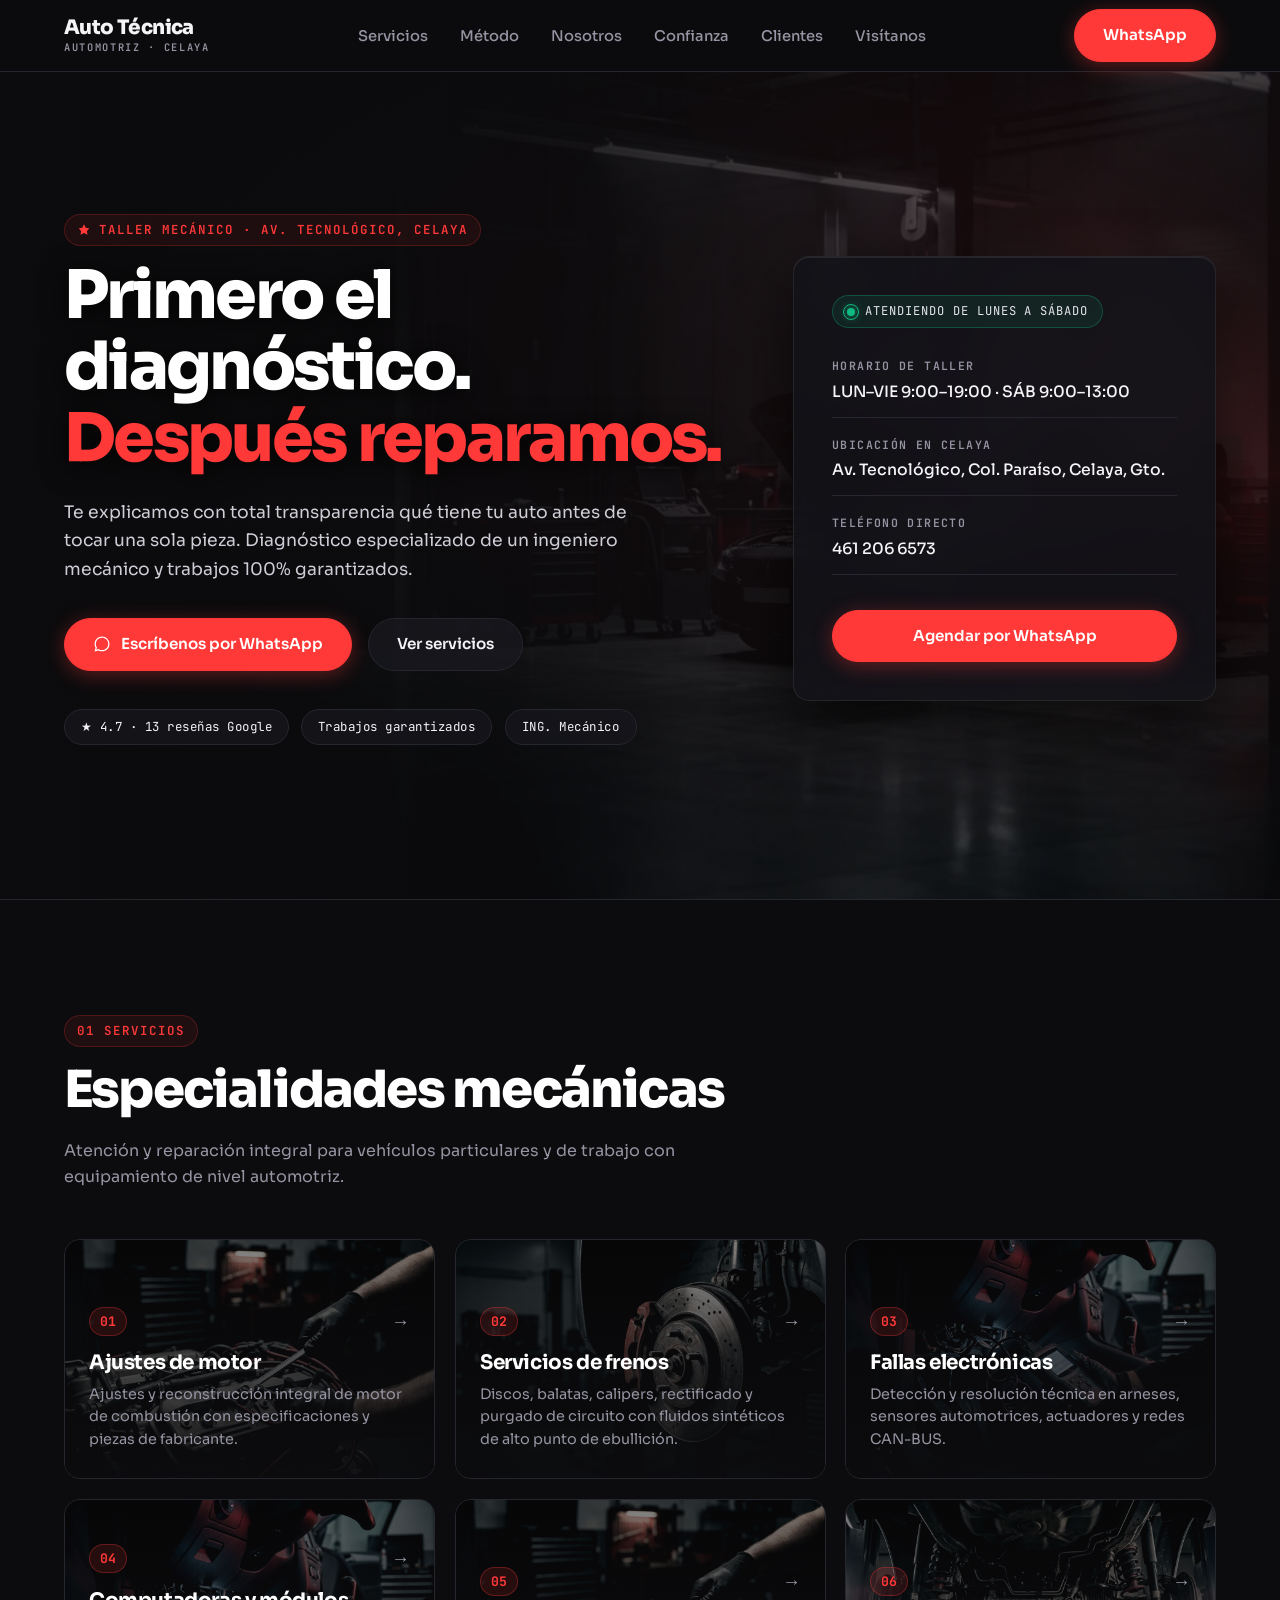
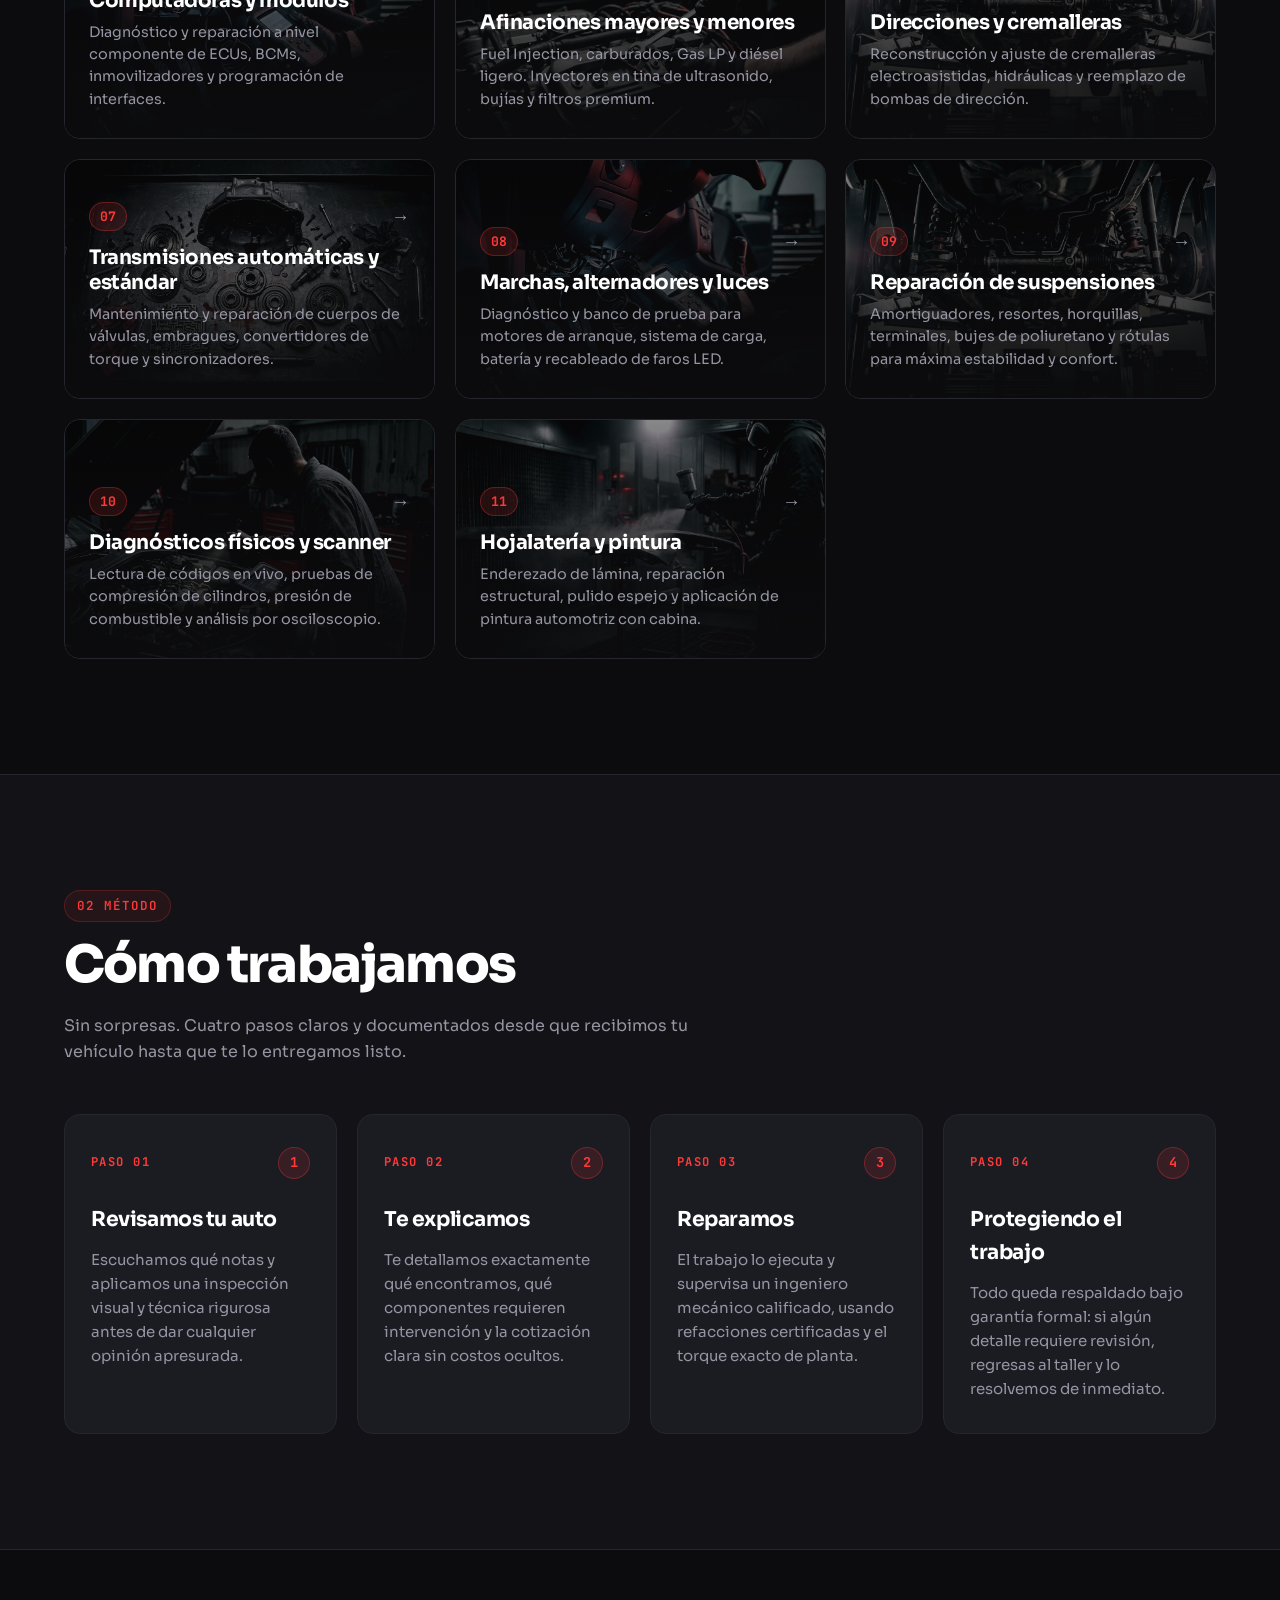
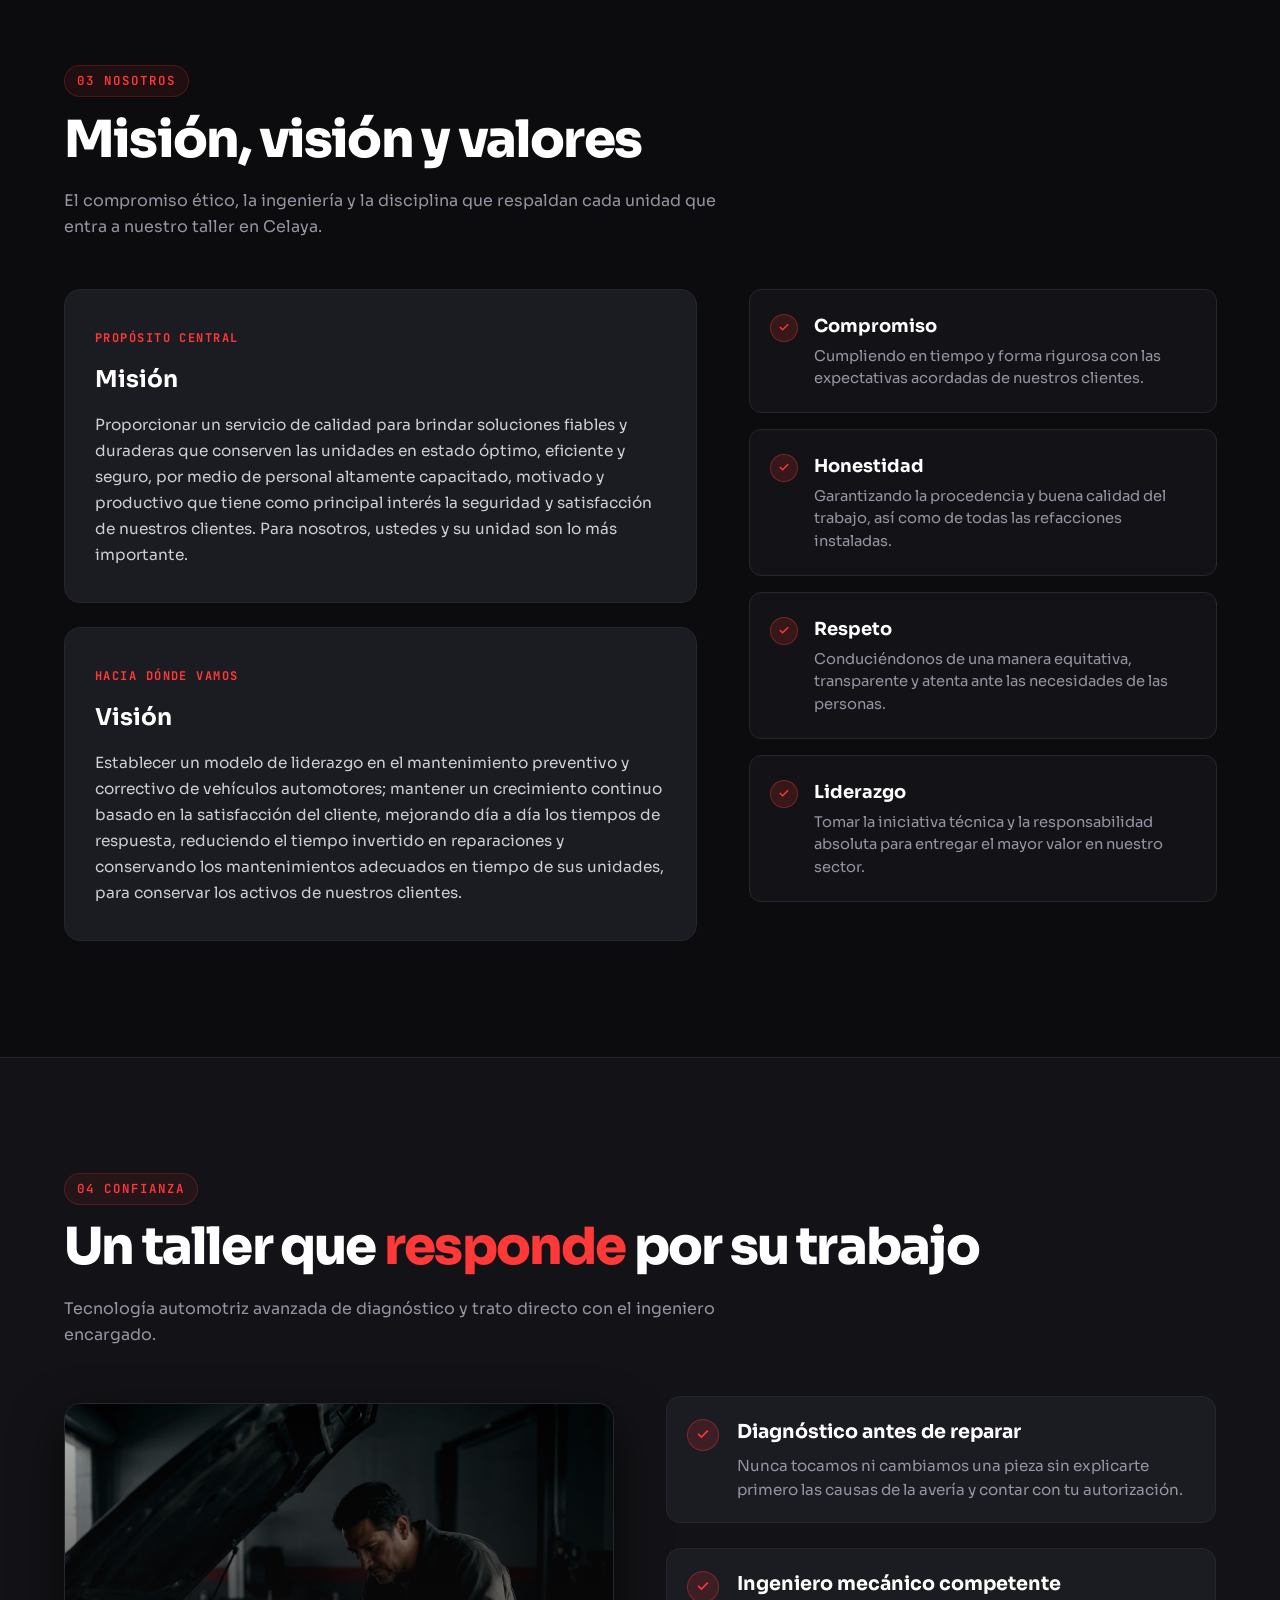
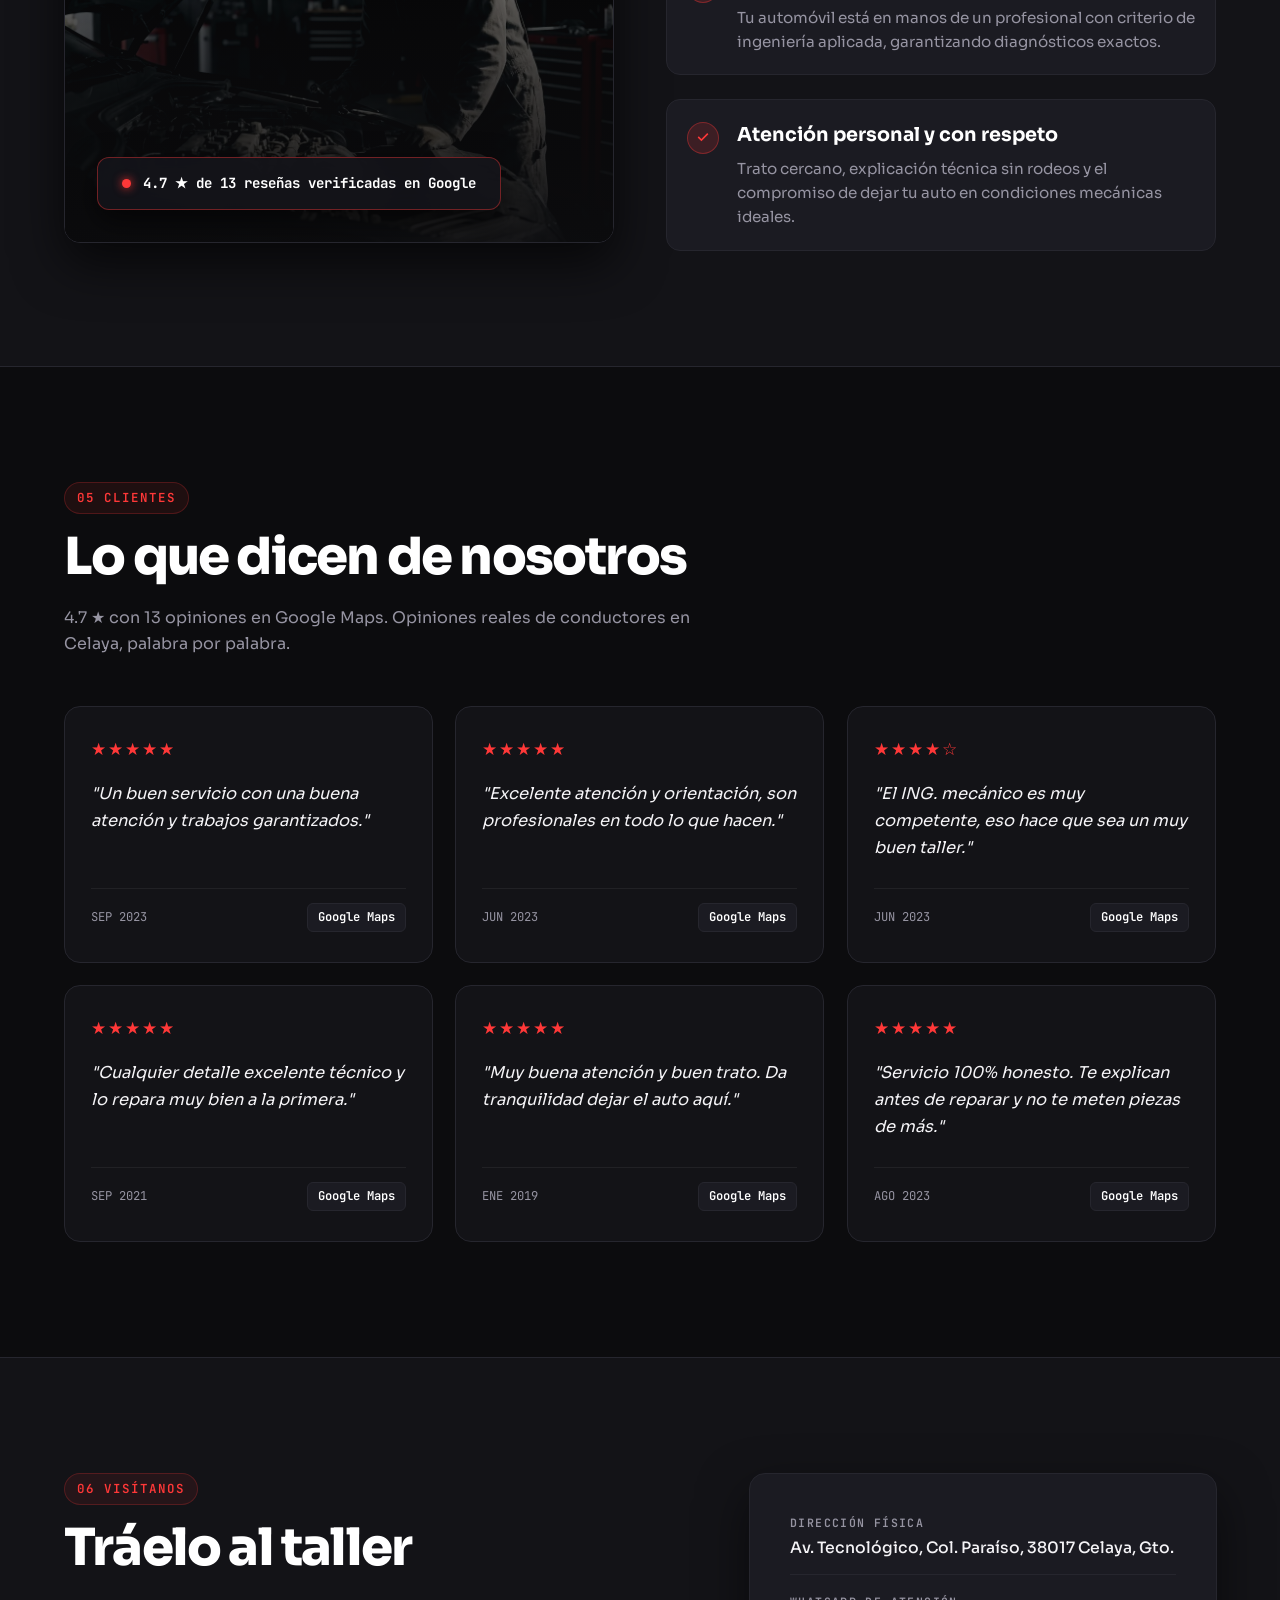
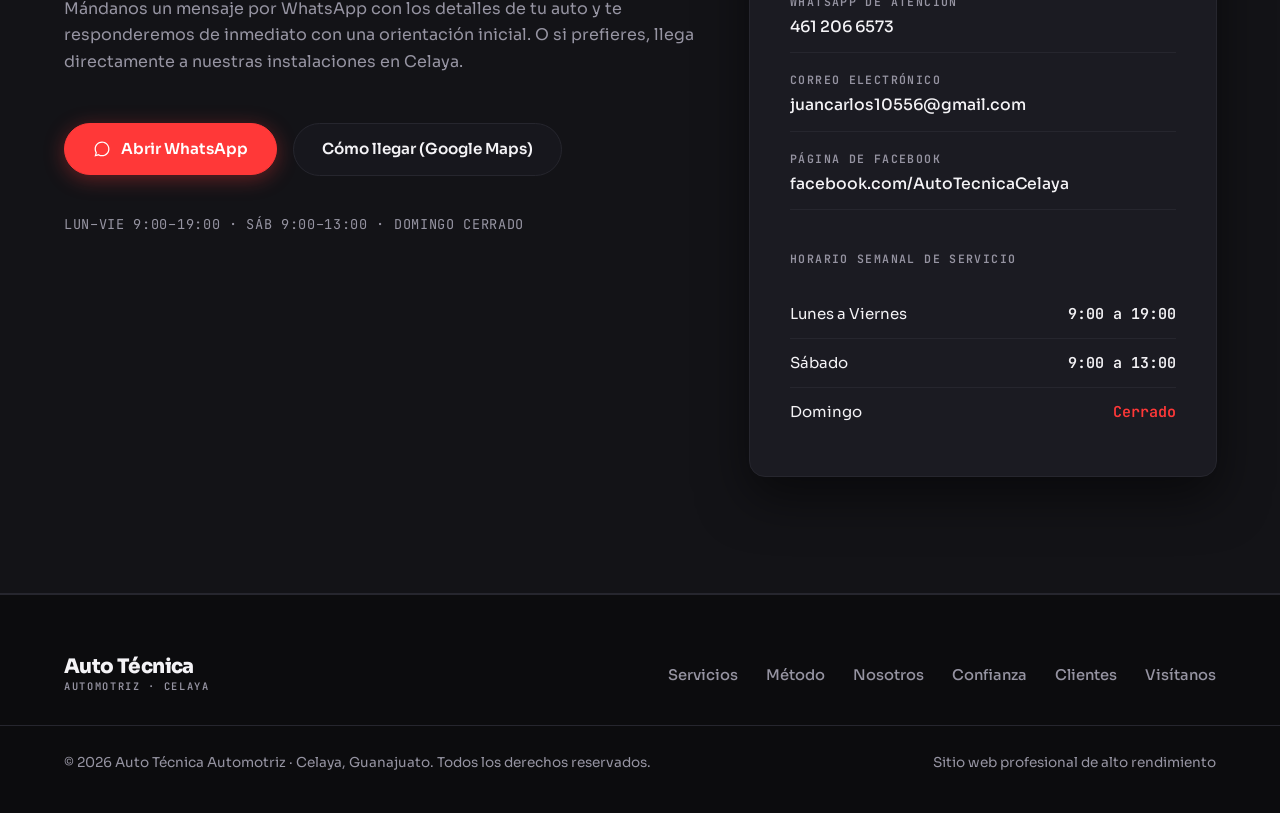
==== commit 32129873: "Fix comment syntax for Open Graph meta tags" ====
--- a/index.html
+++ b/index.html
@@ -5,7 +5,7 @@
 <meta content="Taller mecánico en Celaya, Guanajuato. Diagnóstico preciso por ingeniero mecánico antes de reparar y trabajos garantizados. Av. Tecnológico." name="description">
 <meta content="#0c0c0e" name="theme-color">
 <link href="data:image/svg+xml,%3Csvg xmlns='http://www.w3.org/2000/svg' viewBox='0 0 32 32'%3E%3Crect width='32' height='32' rx='6' fill='%230c0c0e'/%3E%3Cpath d='M16 6L7 26h4.5l2-4.5h5L20.5 26H25L16 6zm-1.2 12.2l1.2-3.2 1.2 3.2h-2.4z' fill='%23ef4444'/%3E%3C/svg%3E" rel="icon" type="image/svg+xml">
-<!-- Open Graph -->
+<!-- Open Graph --> <meta name="google-site-verification" content="xvndZJYE_y_QcH0bhyJ4-P7_lpQP24YHhWZ5AJTspXY" />
 <meta content="Auto Técnica Automotriz | Taller Mecánico en Celaya" property="og:title">
 <meta content="Primero el diagnóstico, después reparamos. Taller mecánico respaldado por ingeniero mecánico en Celaya, Guanajuato." property="og:description">
 <meta content="website" property="og:type">
@@ -651,4 +651,4 @@
 
 
   <script src="main.js?v=2.0" defer></script>
-</body></html>+</body></html>
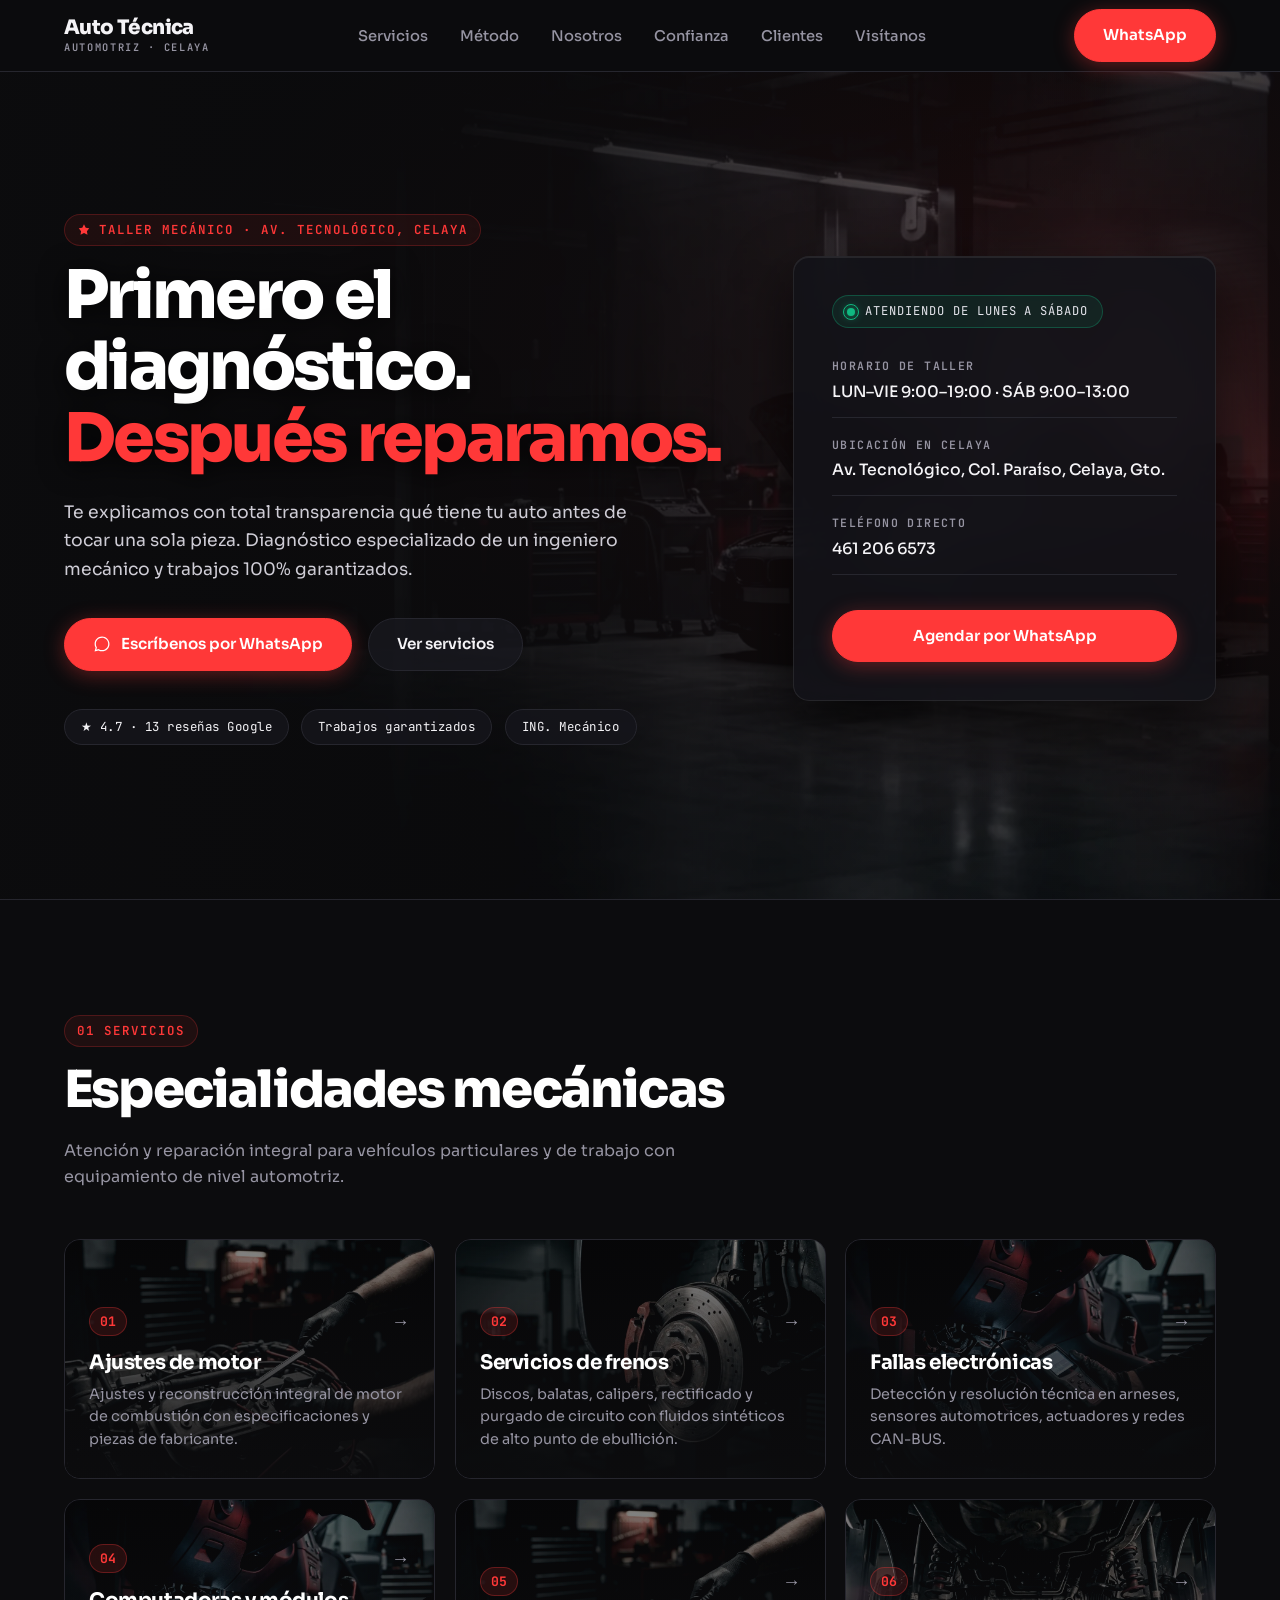
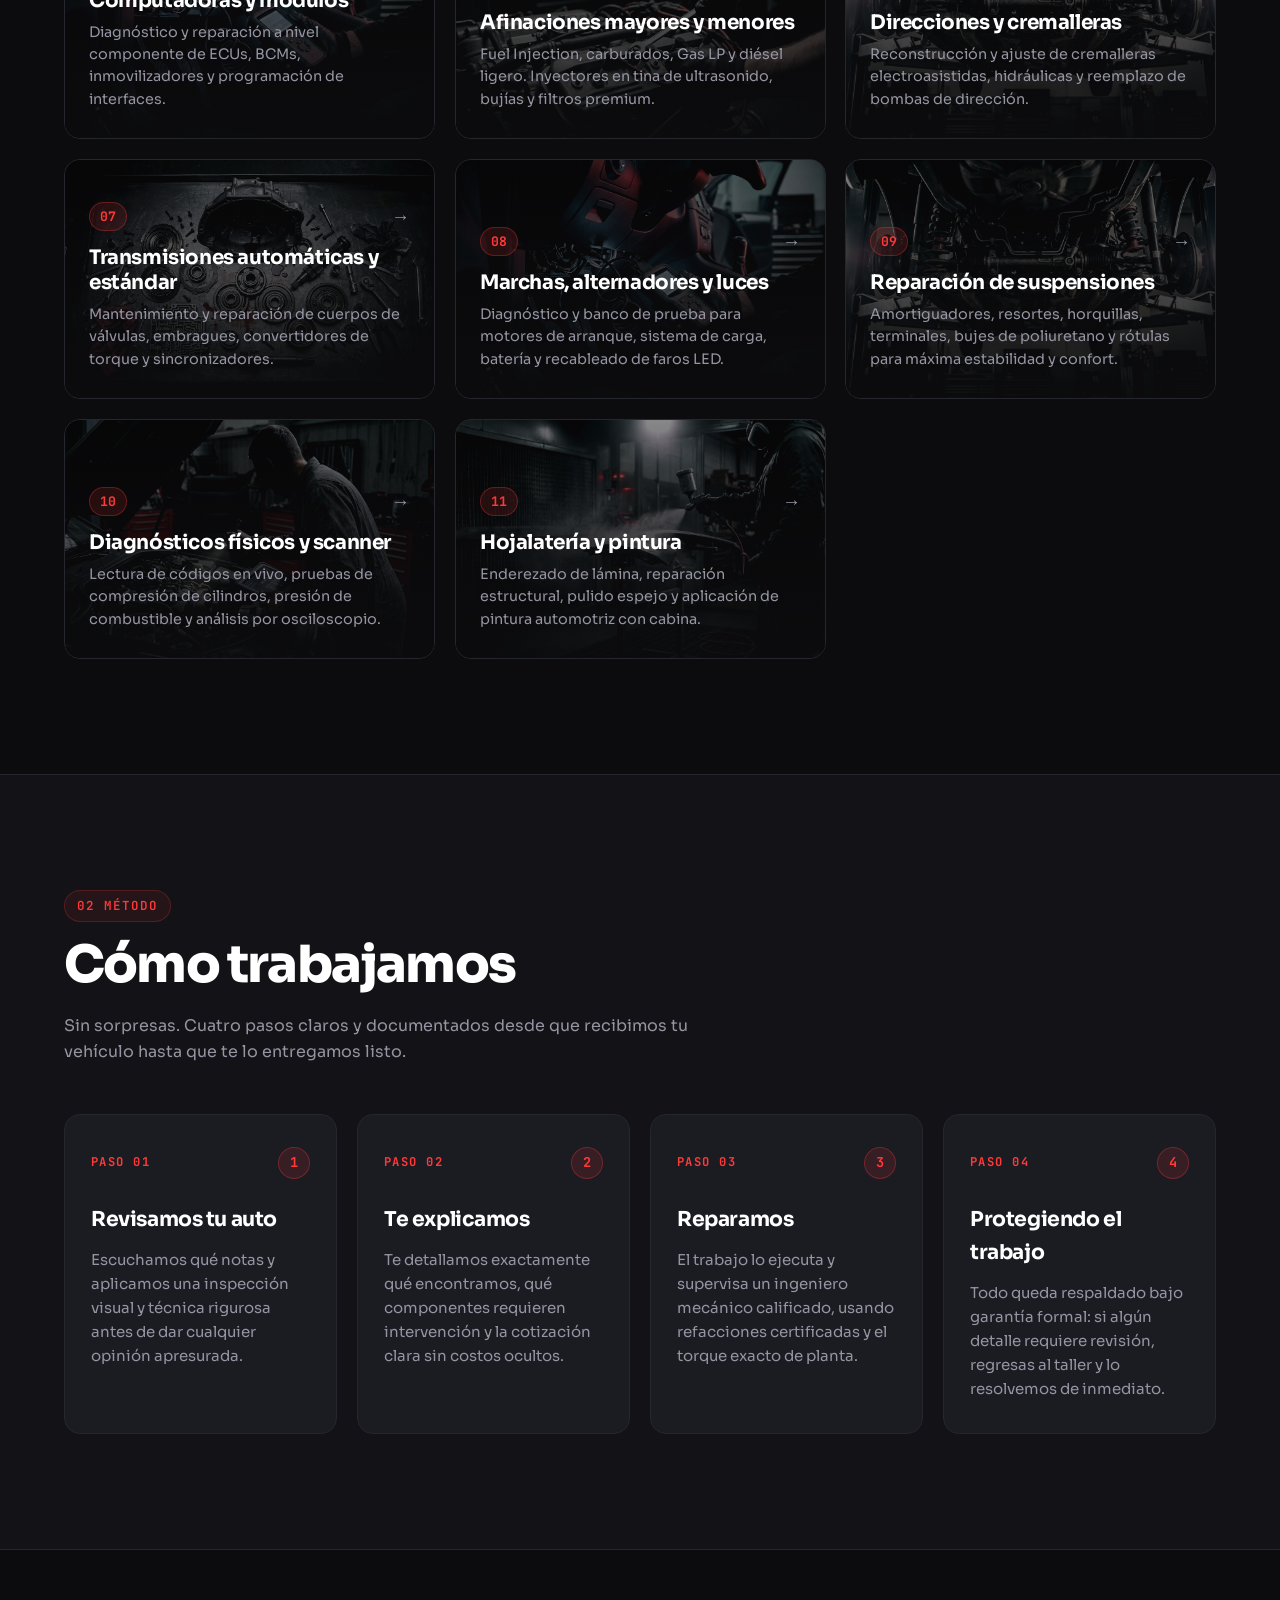
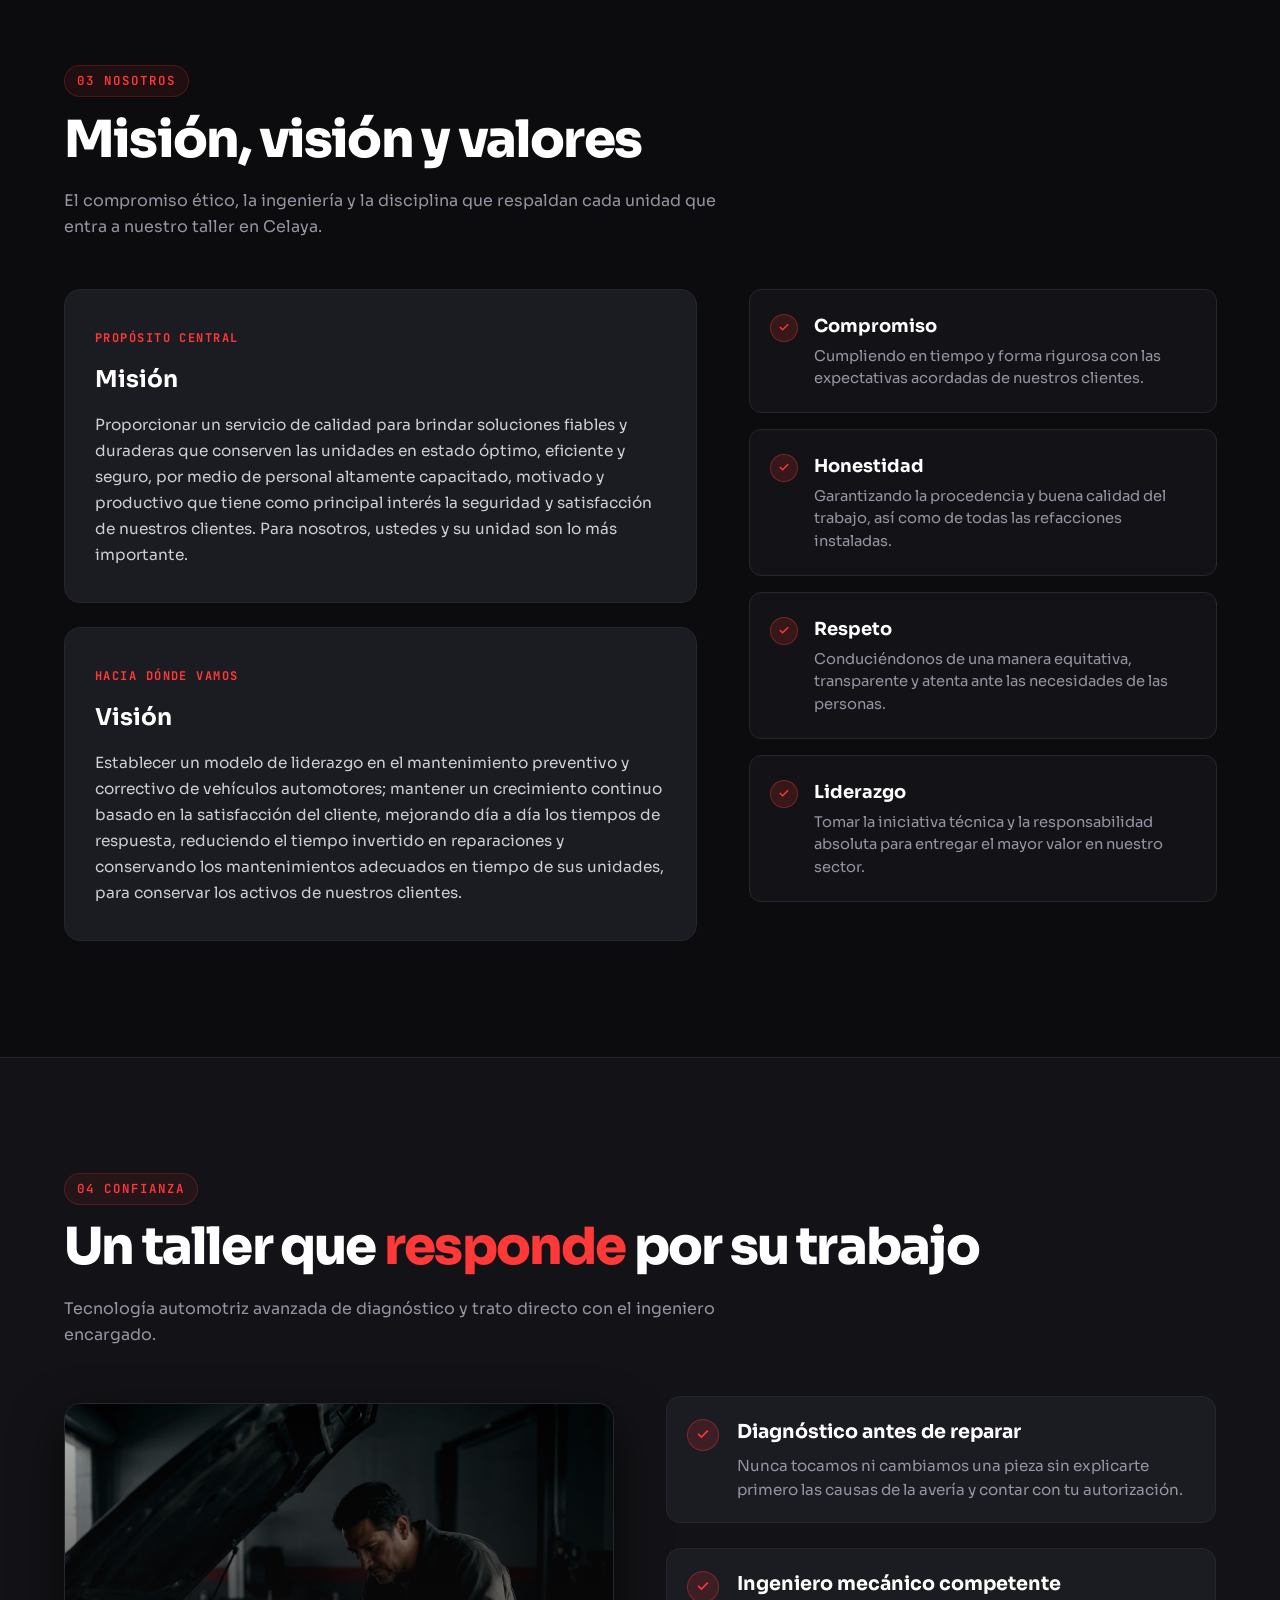
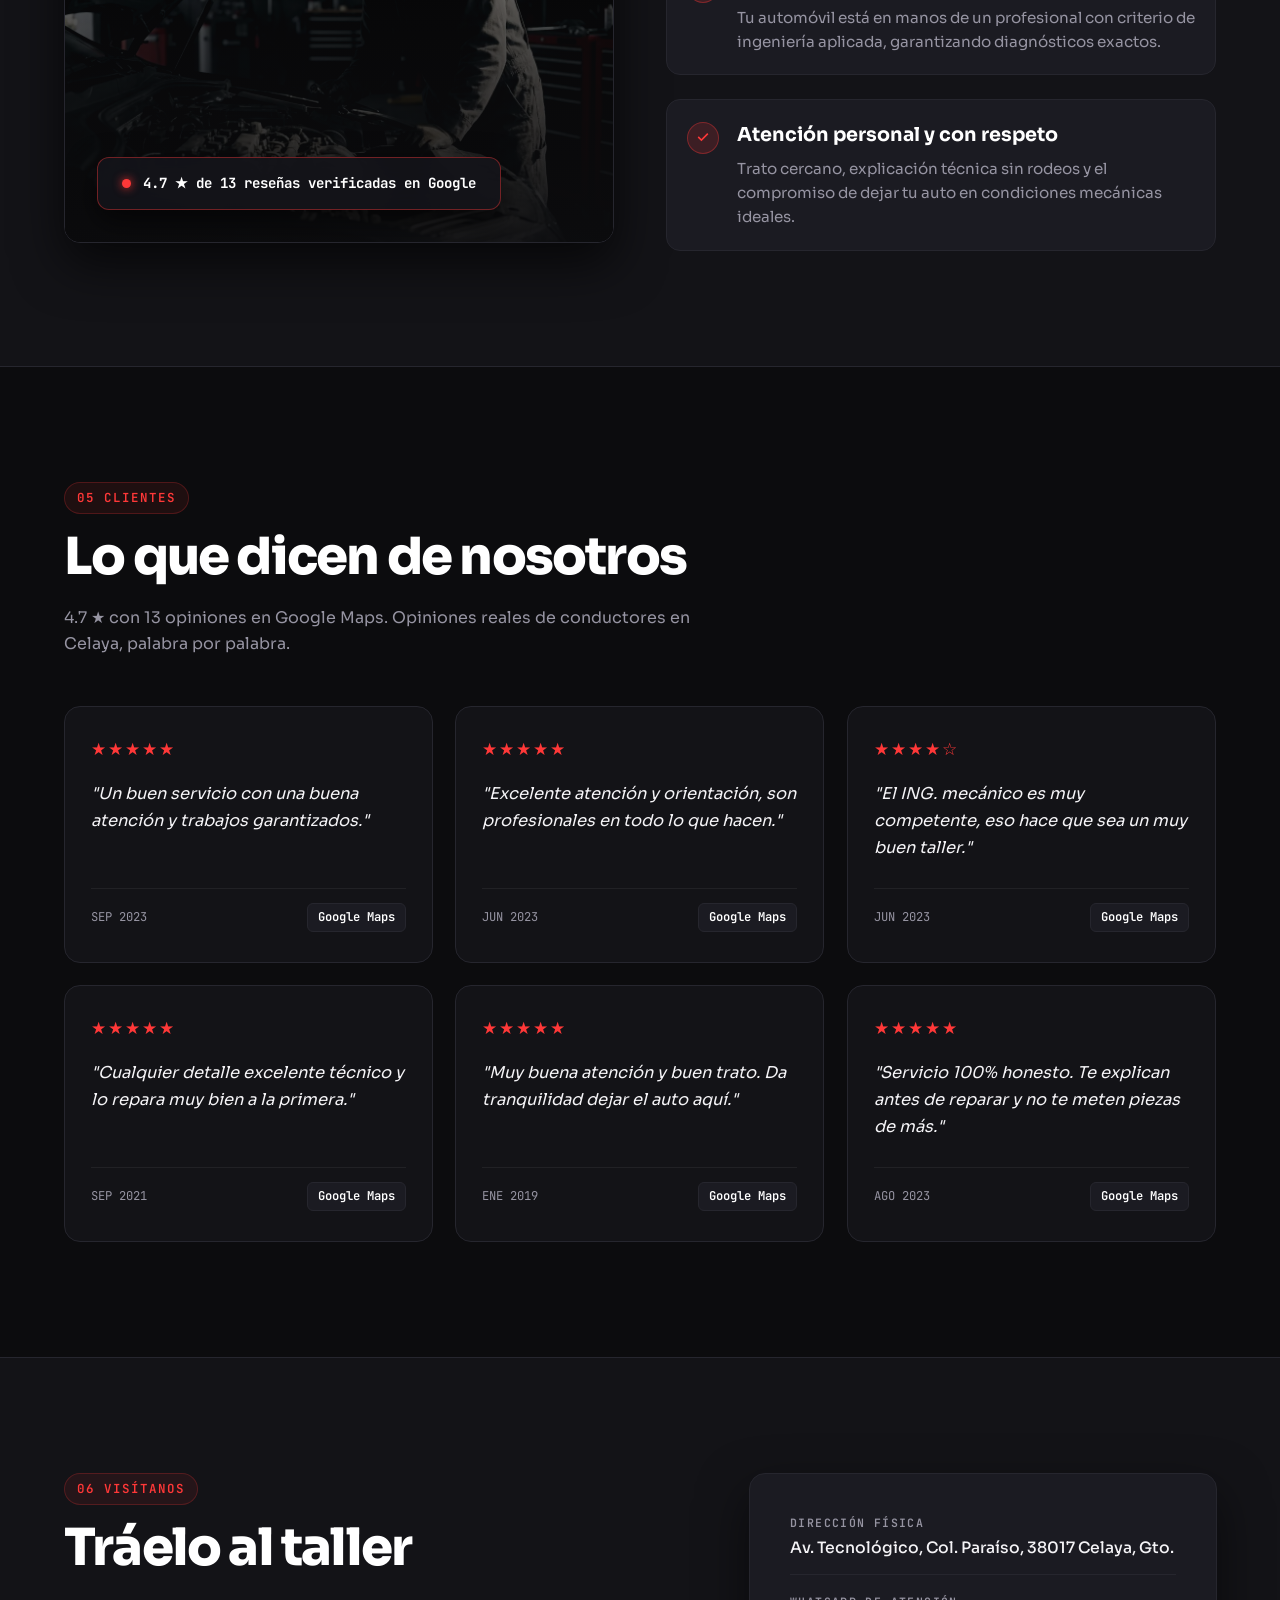
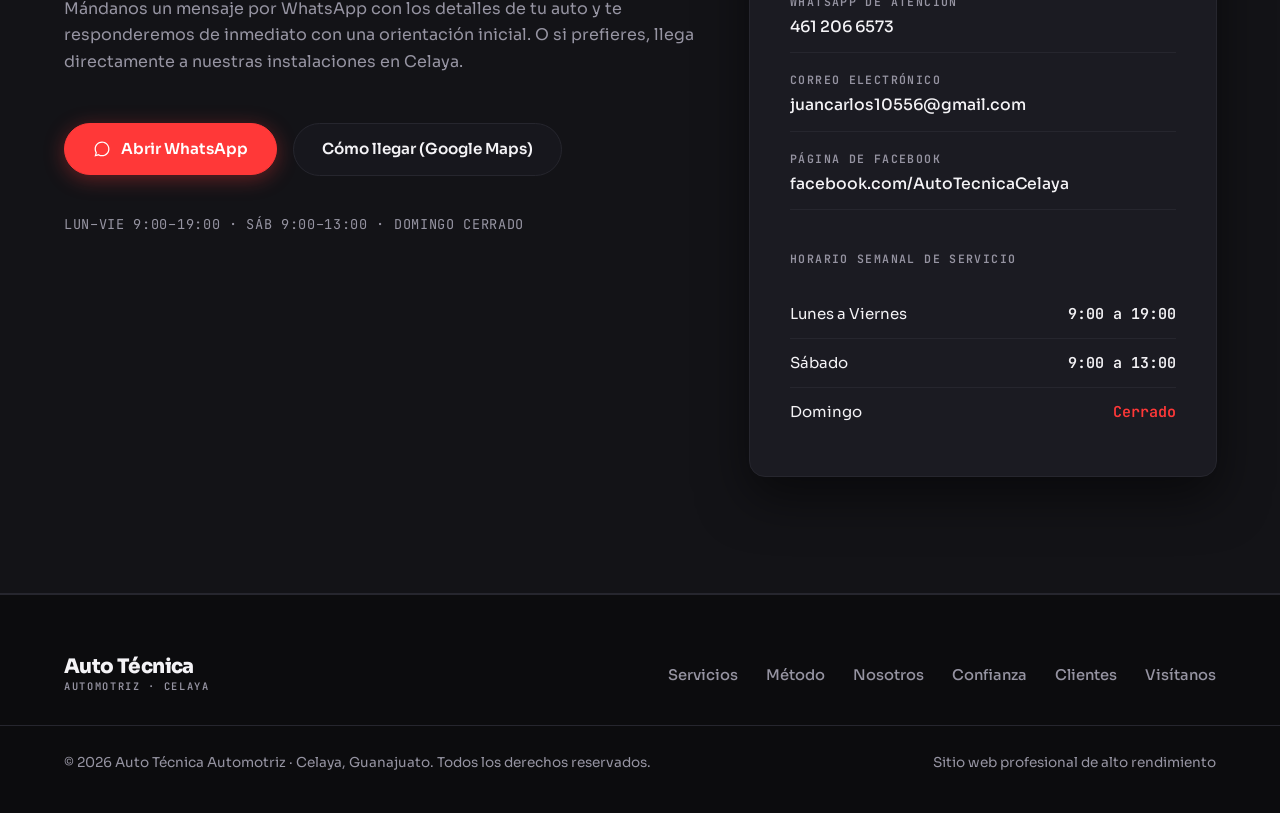
==== commit e4032f97: "Add Google Analytics tracking code to index.html" ====
--- a/index.html
+++ b/index.html
@@ -1,4 +1,13 @@
 <!DOCTYPE html><html lang="es-MX"><head>
+<!-- Google tag (gtag.js) -->
+<script async src="https://www.googletagmanager.com/gtag/js?id=G-MZ39DSTSV1"></script>
+<script>
+  window.dataLayer = window.dataLayer || [];
+  function gtag(){dataLayer.push(arguments);}
+  gtag('js', new Date());
+
+  gtag('config', 'G-MZ39DSTSV1');
+</script>
 <meta charset="utf-8">
 <meta content="width=device-width, initial-scale=1.0" name="viewport">
 <title>Auto Técnica Automotriz | Taller Mecánico en Celaya, Gto.</title>
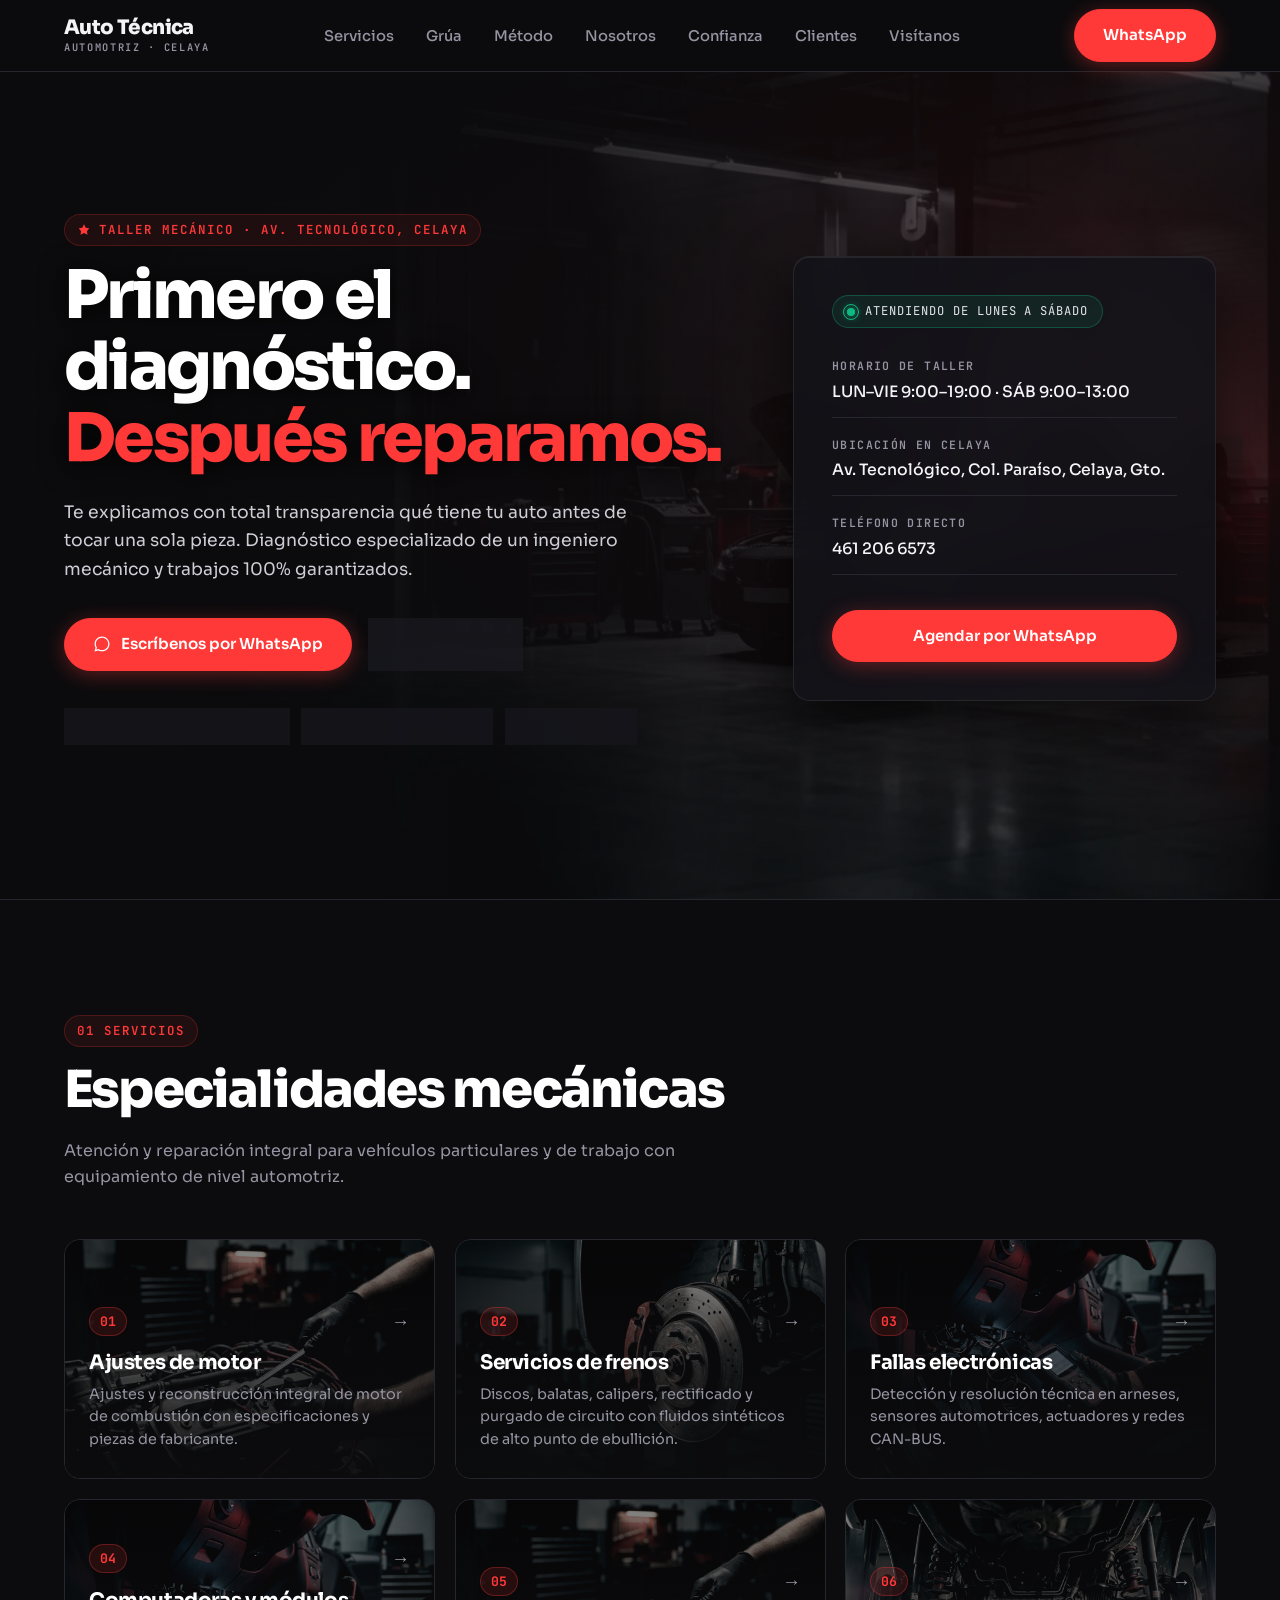
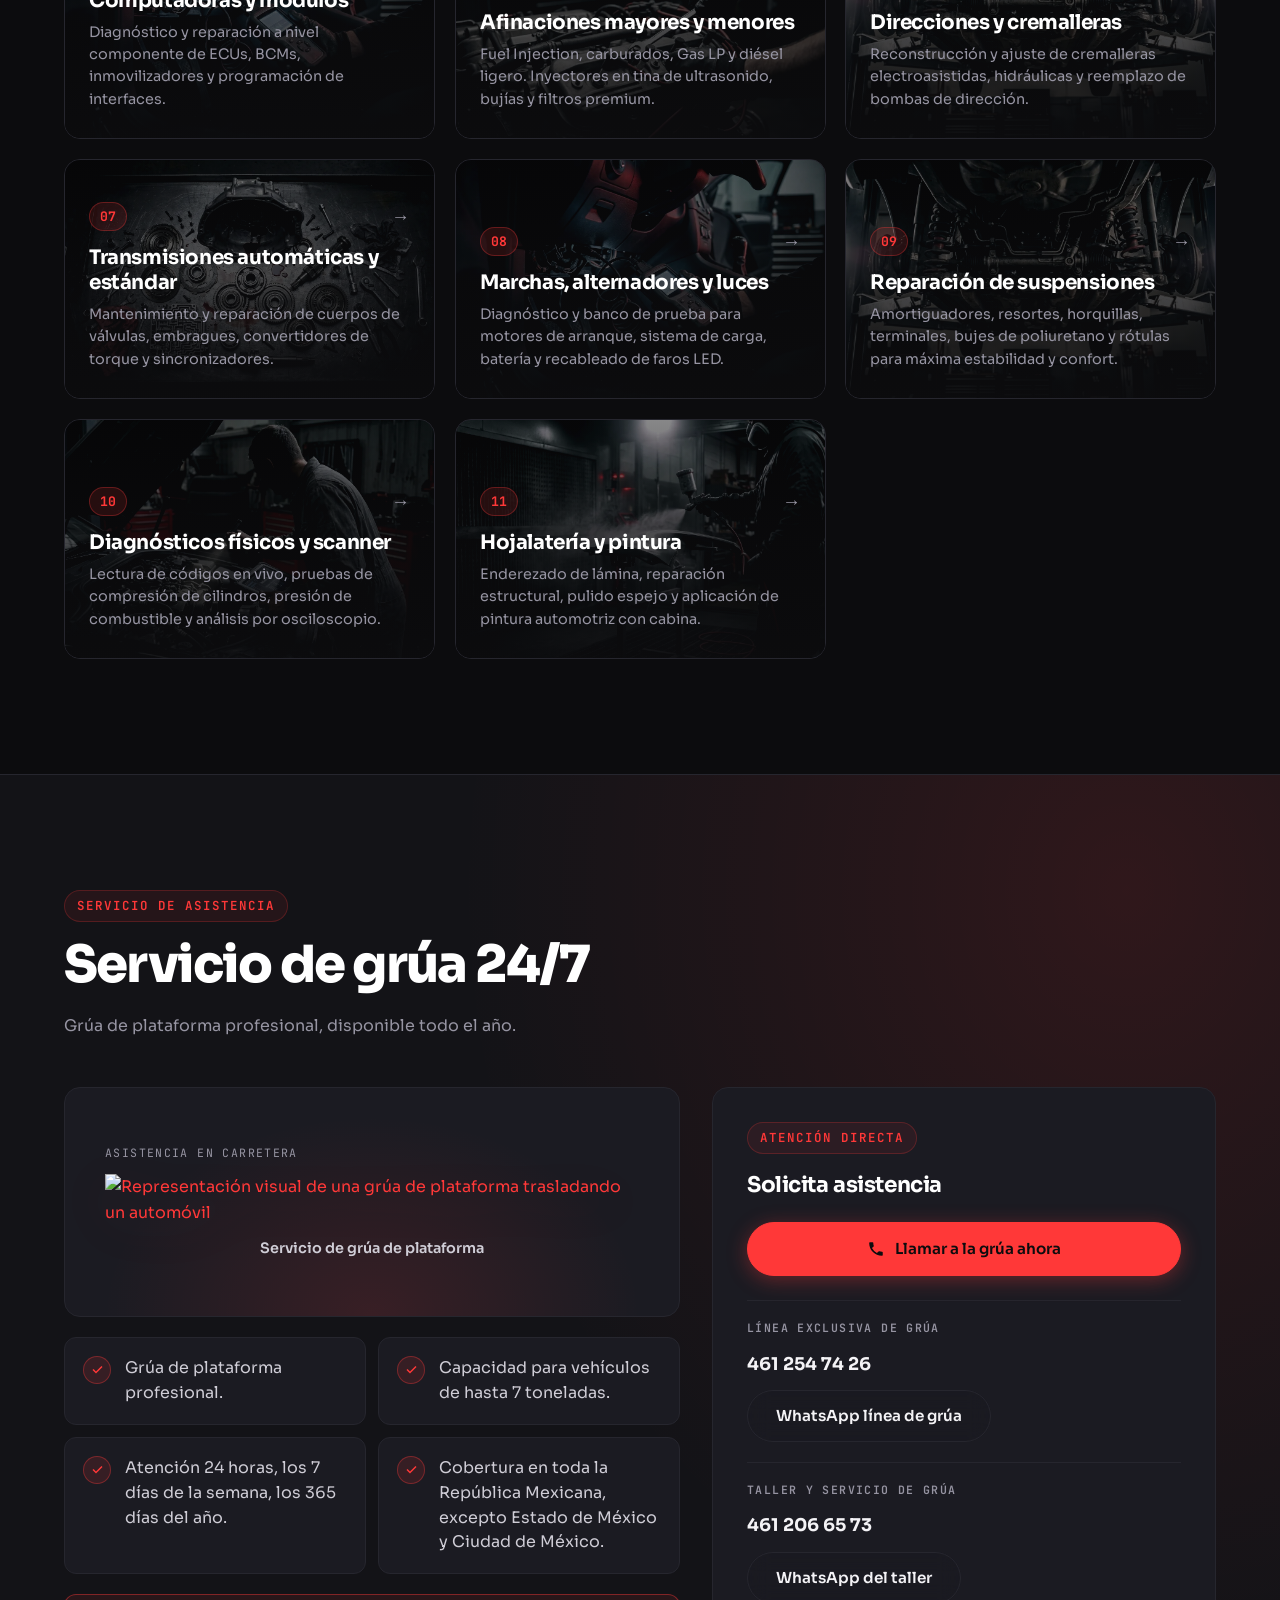
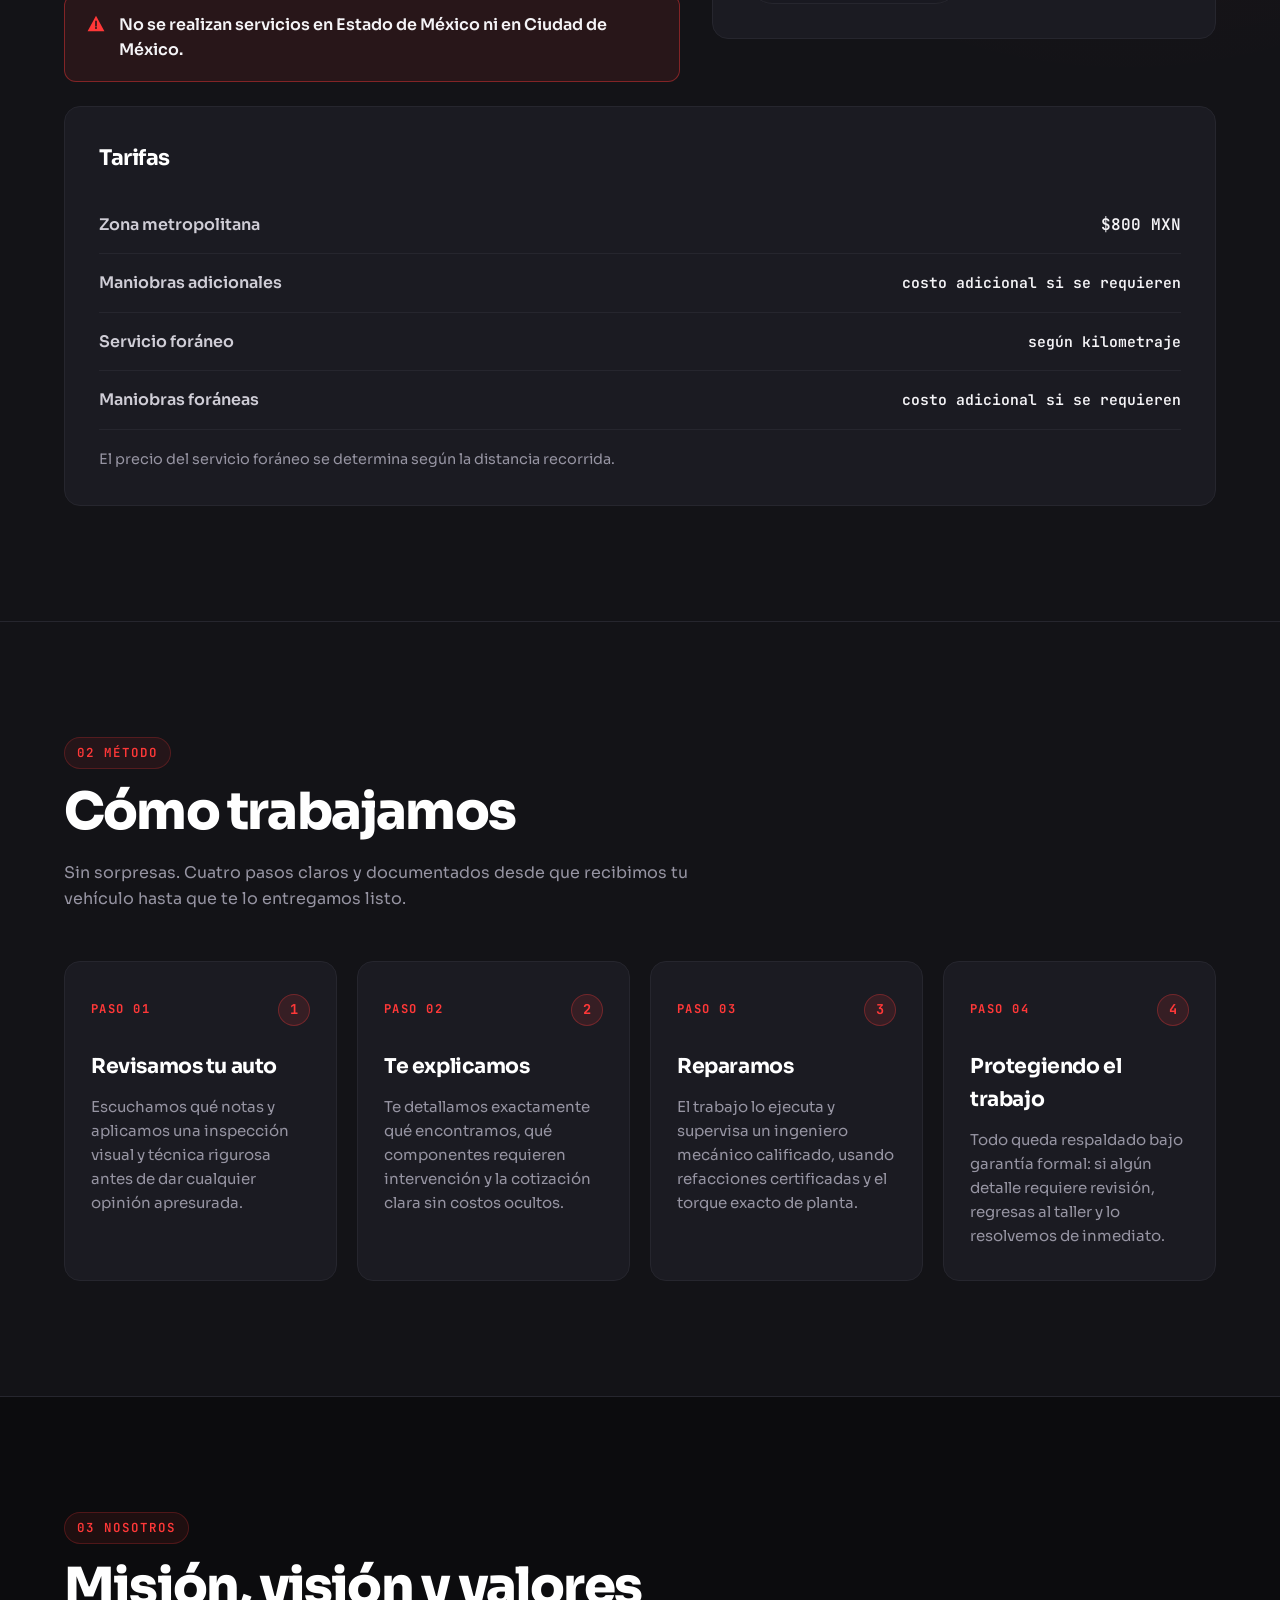
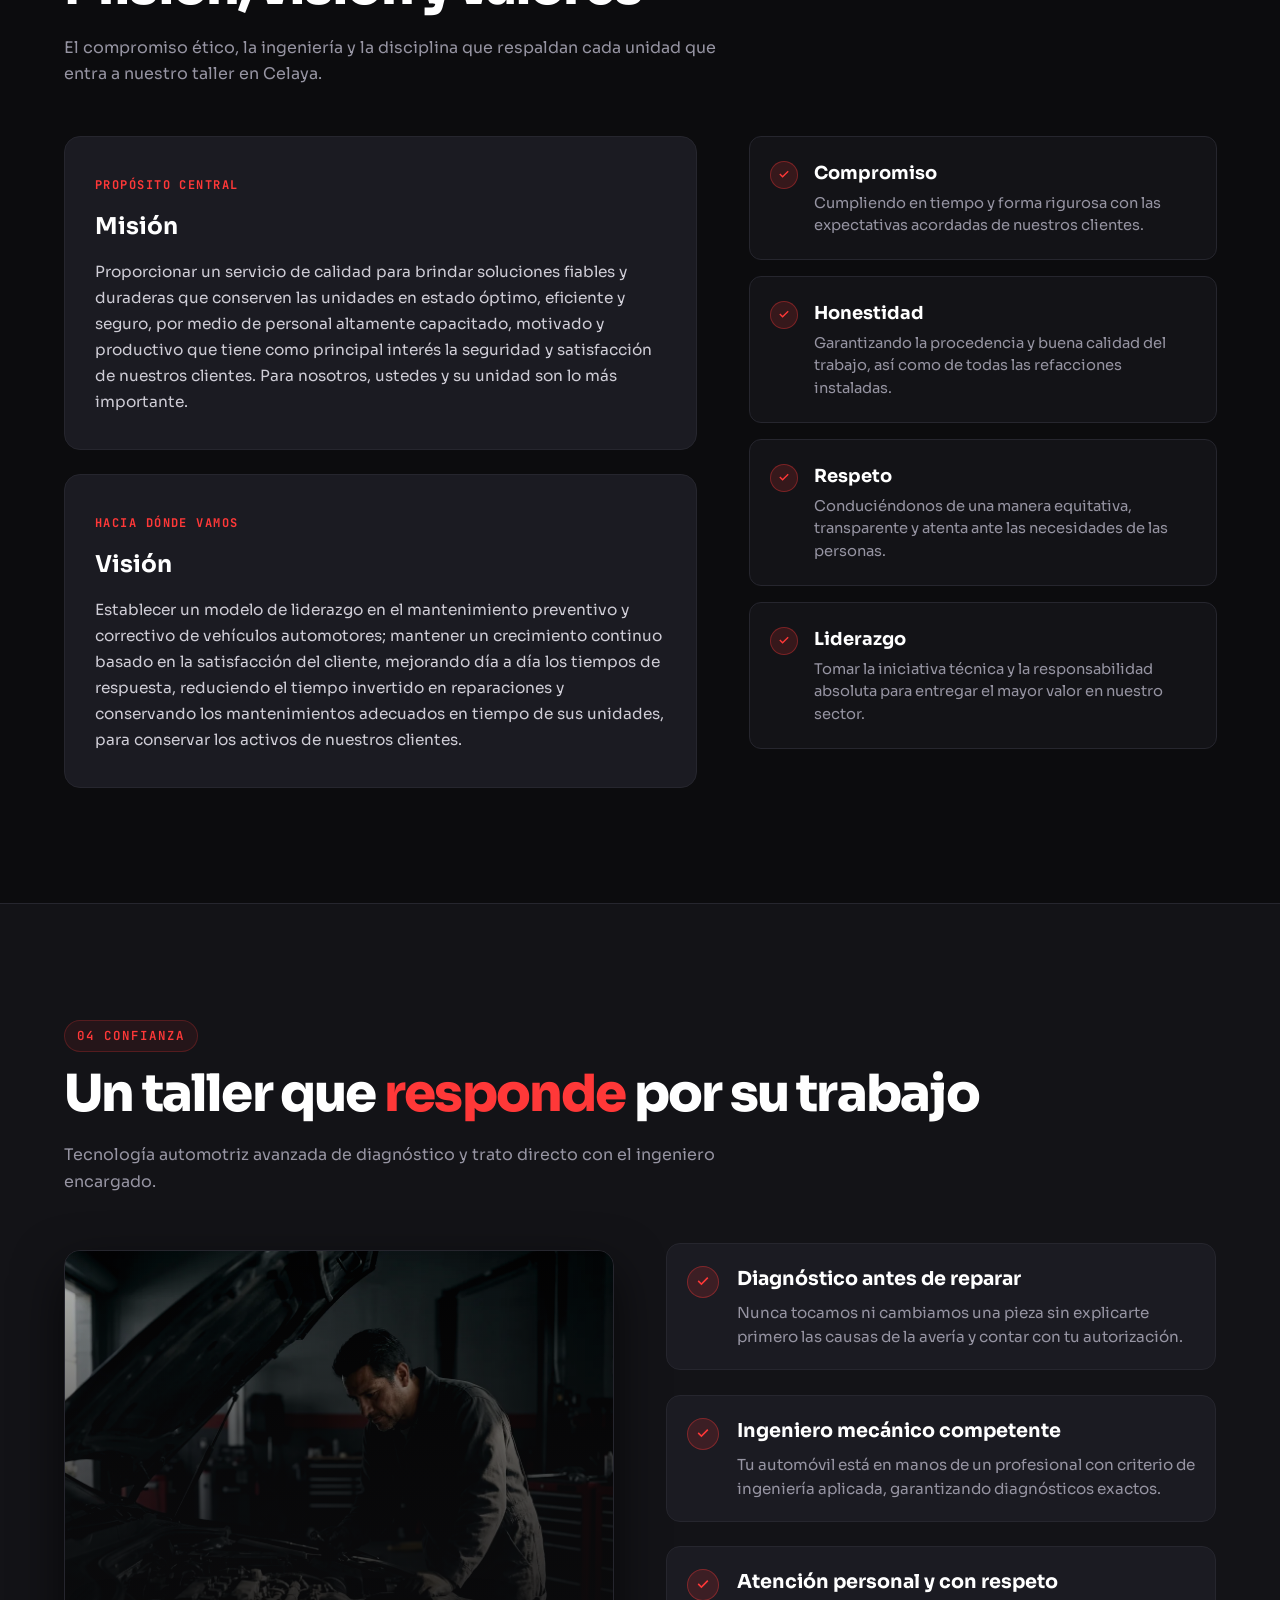
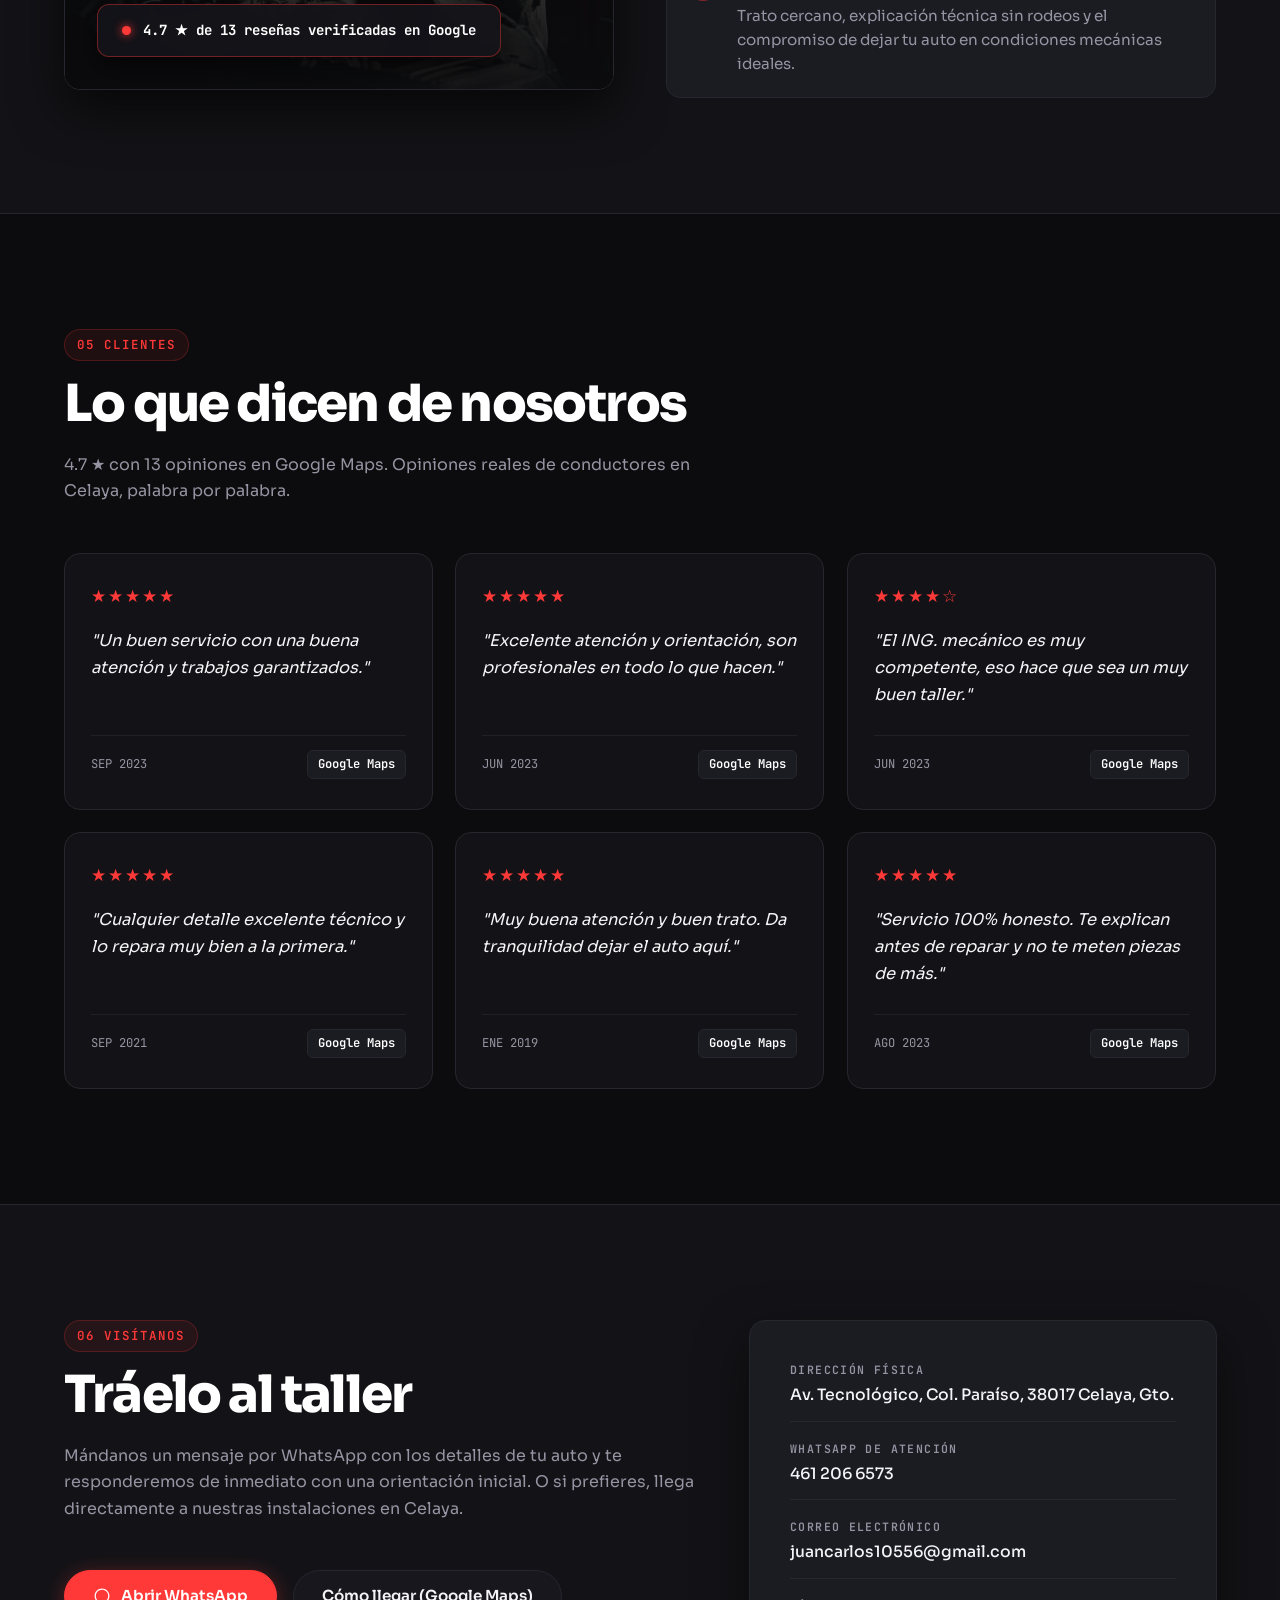
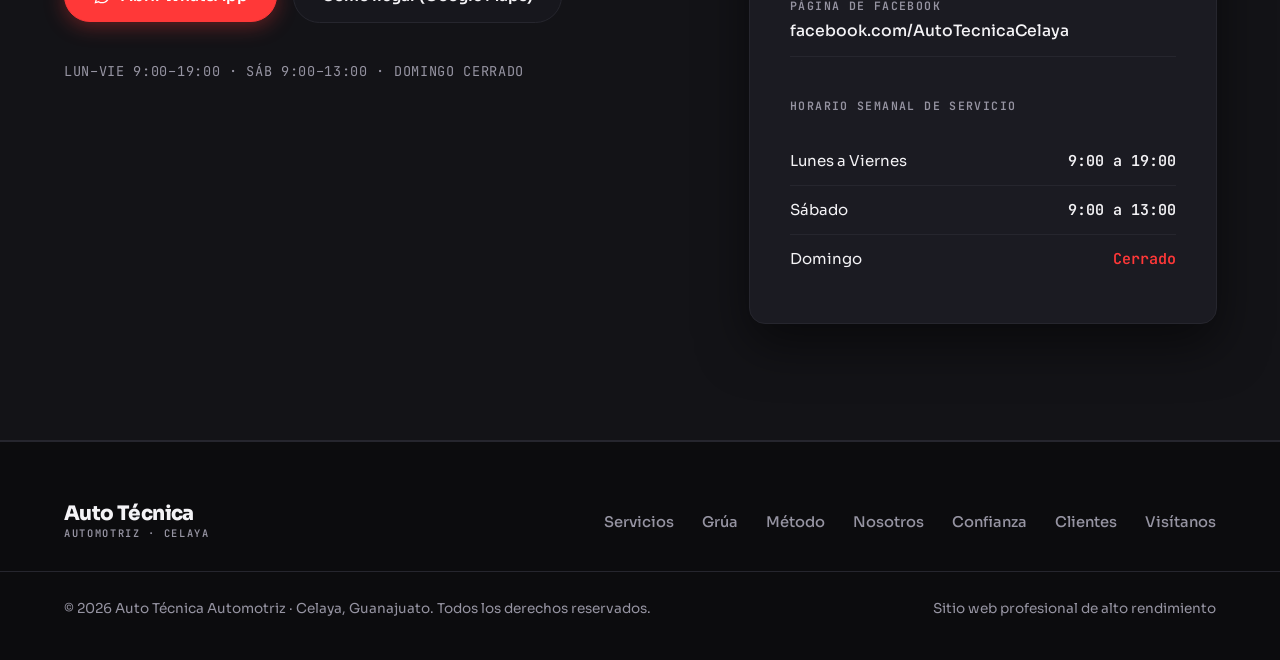
==== commit 5c87856d: "Agregar sección de grúa 24/7" ====
--- a/index.html
+++ b/index.html
@@ -1,663 +1,769 @@
-<!DOCTYPE html><html lang="es-MX"><head>
-<!-- Google tag (gtag.js) -->
-<script async src="https://www.googletagmanager.com/gtag/js?id=G-MZ39DSTSV1"></script>
-<script>
-  window.dataLayer = window.dataLayer || [];
-  function gtag(){dataLayer.push(arguments);}
-  gtag('js', new Date());
-
-  gtag('config', 'G-MZ39DSTSV1');
-</script>
-<meta charset="utf-8">
-<meta content="width=device-width, initial-scale=1.0" name="viewport">
-<title>Auto Técnica Automotriz | Taller Mecánico en Celaya, Gto.</title>
-<meta content="Taller mecánico en Celaya, Guanajuato. Diagnóstico preciso por ingeniero mecánico antes de reparar y trabajos garantizados. Av. Tecnológico." name="description">
-<meta content="#0c0c0e" name="theme-color">
-<link href="data:image/svg+xml,%3Csvg xmlns='http://www.w3.org/2000/svg' viewBox='0 0 32 32'%3E%3Crect width='32' height='32' rx='6' fill='%230c0c0e'/%3E%3Cpath d='M16 6L7 26h4.5l2-4.5h5L20.5 26H25L16 6zm-1.2 12.2l1.2-3.2 1.2 3.2h-2.4z' fill='%23ef4444'/%3E%3C/svg%3E" rel="icon" type="image/svg+xml">
-<!-- Open Graph --> <meta name="google-site-verification" content="xvndZJYE_y_QcH0bhyJ4-P7_lpQP24YHhWZ5AJTspXY" />
-<meta content="Auto Técnica Automotriz | Taller Mecánico en Celaya" property="og:title">
-<meta content="Primero el diagnóstico, después reparamos. Taller mecánico respaldado por ingeniero mecánico en Celaya, Guanajuato." property="og:description">
-<meta content="website" property="og:type">
-<meta content="es_MX" property="og:locale">
-<!-- Google Fonts: Sora & JetBrains Mono -->
-<link href="https://fonts.googleapis.com" rel="preconnect">
-<link crossorigin="" href="https://fonts.gstatic.com" rel="preconnect">
-<link href="https://fonts.googleapis.com/css2?family=JetBrains+Mono:wght@400;500;600;700&amp;family=Sora:wght@300;400;500;600;700;800&amp;display=swap" rel="stylesheet">
-<link rel="preload" as="image" href="assets/img/hero.webp" type="image/webp" fetchpriority="high">
-  <link rel="stylesheet" href="styles.css?v=2.0">
-
-<script type="application/ld+json">
-  {
-    "@context": "https://schema.org",
-    "@type": "AutoRepair",
-    "name": "Auto Técnica Automotriz",
-    "image": "assets/img/hero.webp",
-    "address": {
-      "@type": "PostalAddress",
-      "streetAddress": "Av. Tecnológico, Col. Paraíso",
-      "addressLocality": "Celaya",
-      "addressRegion": "Guanajuato",
-      "postalCode": "38017",
-      "addressCountry": "MX"
-    },
-    "geo": {
-      "@type": "GeoCoordinates",
-      "latitude": 20.559697,
-      "longitude": -100.8224
-    },
-    "telephone": "+524612066573",
-    "email": "juancarlos10556@gmail.com",
-    "openingHoursSpecification": [
-      {
-        "@type": "OpeningHoursSpecification",
-        "dayOfWeek": ["Monday", "Tuesday", "Wednesday", "Thursday", "Friday"],
-        "opens": "09:00",
-        "closes": "19:00"
-      },
-      {
-        "@type": "OpeningHoursSpecification",
-        "dayOfWeek": "Saturday",
-        "opens": "09:00",
-        "closes": "13:00"
-      }
-    ],
-    "aggregateRating": {
-      "@type": "AggregateRating",
-      "ratingValue": "4.7",
-      "reviewCount": "13"
-    }
-  }
-  </script>
-</head>
-<body>
-<!-- SKIP LINK -->
-<a class="skip-link" href="#contenido-principal">Saltar al contenido principal</a>
-<!-- 1. NAVEGACIÓN -->
-<header class="navbar" role="banner">
-<div class="container nav-container">
-<a aria-label="Auto Técnica Automotriz - Inicio" class="brand-logo" href="#">
-<span class="brand-title">Auto Técnica</span>
-<span class="brand-sub">AUTOMOTRIZ · CELAYA</span>
-</a>
-<nav aria-label="Navegación principal">
-<ul class="nav-links">
-<li class=""><a class="nav-link" href="#servicios">Servicios</a></li>
-<li class=""><a class="nav-link" href="#metodo">Método</a></li>
-<li class=""><a class="nav-link" href="#nosotros">Nosotros</a></li>
-<li class=""><a class="nav-link" href="#confianza">Confianza</a></li>
-<li class=""><a class="nav-link" href="#clientes">Clientes</a></li>
-<li class=""><a class="nav-link" href="#visitanos">Visítanos</a></li>
-</ul>
-</nav>
-<a aria-label="Contactar por WhatsApp" class="btn btn-primary" href="https://wa.me/524612066573?text=Hola,%20vengo%20del%20sitio%20web.%20Quiero%20agendar%20una%20revisi%C3%B3n%20para%20mi%20auto." rel="noopener noreferrer" target="_blank">
-      WhatsApp
-    </a>
-</div>
-</header>
-<main id="contenido-principal">
-<!-- 2. HERO SECTION (ESCRITORIO IMPONENTE Y BALANCEADO) -->
-<section aria-labelledby="hero-heading" class="hero-section" id="heroSection">
-<div aria-hidden="true" class="hero-bg-photo" id="heroPhoto" style="background-image: url('assets/img/hero.webp'); background-position: right center; background-size: cover; opacity: 0.65; filter: contrast(1.15) brightness(0.9);"></div>
-<div aria-hidden="true" class="hero-bg-overlay" style="background: linear-gradient(90deg, rgba(12, 12, 14, 0.95) 0%, rgba(12, 12, 14, 0.82) 45%, rgba(12, 12, 14, 0.45) 85%, rgba(12, 12, 14, 0.7) 100%), radial-gradient(at 85% 35%, rgba(255, 56, 56, 0.18) 0%, transparent 65%);"></div>
-<div class="container hero-grid">
-<!-- Columna Izquierda: Mensaje Central & Badges -->
-<div class="hero-content reveal is-in">
-<span class="mono-eyebrow">
-<svg style="width: 14px; height: 14px; fill: currentColor;" viewBox="0 0 24 24"><path d="M12 2L15 8L21 9L17 14L18 20L12 17L6 20L7 14L3 9L9 8L12 2Z"></path></svg>
-          Taller Mecánico · Av. Tecnológico, Celaya
-        </span>
-<h1 class="hero-h1" id="hero-heading">
-          Primero el diagnóstico.<br>
-<span class="text-red">Después reparamos.</span>
-</h1>
-<p class="hero-copy">
-          Te explicamos con total transparencia qué tiene tu auto antes de tocar una sola pieza. Diagnóstico especializado de un ingeniero mecánico y trabajos 100% garantizados.
-        </p>
-<div class="hero-actions">
-<a class="btn btn-primary" href="https://wa.me/524612066573?text=Hola,%20vengo%20del%20sitio%20web.%20Quiero%20agendar%20una%20revisi%C3%B3n%20para%20mi%20auto." rel="noopener noreferrer" target="_blank">
-<svg aria-hidden="true" class="btn-icon" viewBox="0 0 24 24">
-<path d="M12.04 2C6.58 2 2.13 6.45 2.13 11.91C2.13 13.66 2.59 15.36 3.45 16.86L2.05 22L7.3 20.62C8.75 21.41 10.38 21.83 12.04 21.83C17.5 21.83 21.95 17.38 21.95 11.92C21.95 9.27 20.92 6.78 19.05 4.91C17.18 3.03 14.69 2 12.04 2M12.05 3.67C14.25 3.67 16.31 4.53 17.87 6.09C19.42 7.65 20.28 9.72 20.28 11.92C20.28 16.46 16.58 20.15 12.04 20.15C10.56 20.15 9.11 19.76 7.85 19L7.55 18.83L4.43 19.65L5.26 16.61L5.06 16.29C4.24 14.99 3.8 13.47 3.8 11.91C3.81 7.37 7.5 3.67 12.05 3.67Z"></path>
-</svg>
-            Escríbenos por WhatsApp
-          </a>
-<a class="btn btn-secondary" href="#servicios">
-            Ver servicios
-          </a>
-</div>
-<div aria-label="Información destacada" class="hero-chips">
-<span class="chip">★ 4.7 · 13 reseñas Google</span>
-<span class="chip">Trabajos garantizados</span>
-<span class="chip">ING. Mecánico</span>
-</div>
-</div>
-<!-- Columna Derecha: Tarjeta de Atención en Vivo -->
-<aside aria-label="Ficha de contacto rápido" class="hero-card reveal is-in">
-<div class="status-badge">
-<span aria-hidden="true" class="status-dot-green"></span>
-<span class="">Atendiendo de Lunes a Sábado</span>
-</div>
-<div class="info-rows">
-<div class="info-row">
-<span class="info-row-label">Horario de Taller</span>
-<span class="info-row-value">LUN–VIE 9:00–19:00 · SÁB 9:00–13:00</span>
-</div>
-<div class="info-row">
-<span class="info-row-label">Ubicación en Celaya</span>
-<a class="info-row-value" href="https://maps.google.com/?q=20.559697,-100.8224" rel="noopener noreferrer" target="_blank" title="Abrir en Google Maps">
-              Av. Tecnológico, Col. Paraíso, Celaya, Gto.
-            </a>
-</div>
-<div class="info-row">
-<span class="info-row-label">Teléfono directo</span>
-<a class="info-row-value" href="tel:4612066573">461 206 6573</a>
-</div>
-</div>
-<a class="btn btn-primary" href="https://wa.me/524612066573?text=Hola,%20vengo%20del%20sitio%20web.%20Quiero%20agendar%20una%20revisi%C3%B3n%20para%20mi%20auto." rel="noopener noreferrer" style="width: 100%;" target="_blank">
-          Agendar por WhatsApp
-        </a>
-</aside>
-</div>
-</section>
-<!-- 3. 01 ESPECIALIDADES MECÁNICAS (GRID MODERNO DE 3 COLUMNAS EN PC) -->
-<section aria-labelledby="servicios-heading" class="section" id="servicios">
-<div class="container">
-<span class="mono-eyebrow">01 Servicios</span>
-<h2 class="section-title" id="servicios-heading">Especialidades mecánicas</h2>
-<p class="section-desc">Atención y reparación integral para vehículos particulares y de trabajo con equipamiento de nivel automotriz.</p>
-<div class="services-grid" role="list">
-<!-- 01 Ajustes de motor -->
-<a class="service-card reveal is-in" href="https://wa.me/524612066573?text=Hola,%20solicito%20informaci%C3%B3n%20sobre%20Ajustes%20de%20motor" rel="noopener noreferrer" role="listitem" target="_blank">
-<div class="service-card-bg" style="background-image: url('assets/img/motor.webp');"></div>
-<div class="service-card-overlay"></div>
-<div class="service-card-content">
-<div class="service-card-top">
-<span class="service-badge-num">01</span>
-<span aria-hidden="true" class="service-arrow-icon">→</span>
-</div>
-<h3 class="service-card-title">Ajustes de motor</h3>
-<p class="service-card-desc">Ajustes y reconstrucción integral de motor de combustión con especificaciones y piezas de fabricante.</p>
-</div>
-</a>
-<!-- 02 Servicios de frenos -->
-<a class="service-card reveal is-in" href="https://wa.me/524612066573?text=Hola,%20solicito%20informaci%C3%B3n%20sobre%20Servicios%20de%20frenos" rel="noopener noreferrer" role="listitem" target="_blank">
-<div class="service-card-bg" style="background-image: url('assets/img/frenos.webp');"></div>
-<div class="service-card-overlay"></div>
-<div class="service-card-content">
-<div class="service-card-top">
-<span class="service-badge-num">02</span>
-<span aria-hidden="true" class="service-arrow-icon">→</span>
-</div>
-<h3 class="service-card-title">Servicios de frenos</h3>
-<p class="service-card-desc">Discos, balatas, calipers, rectificado y purgado de circuito con fluidos sintéticos de alto punto de ebullición.</p>
-</div>
-</a>
-<!-- 03 Fallas electrónicas -->
-<a class="service-card reveal is-in" href="https://wa.me/524612066573?text=Hola,%20solicito%20informaci%C3%B3n%20sobre%20Fallas%20electr%C3%B3nicas" rel="noopener noreferrer" role="listitem" target="_blank">
-<div class="service-card-bg" style="background-image: url('assets/img/electronica.webp');"></div>
-<div class="service-card-overlay"></div>
-<div class="service-card-content">
-<div class="service-card-top">
-<span class="service-badge-num">03</span>
-<span aria-hidden="true" class="service-arrow-icon">→</span>
-</div>
-<h3 class="service-card-title">Fallas electrónicas</h3>
-<p class="service-card-desc">Detección y resolución técnica en arneses, sensores automotrices, actuadores y redes CAN-BUS.</p>
-</div>
-</a>
-<!-- 04 Reparación de computadoras -->
-<a class="service-card reveal is-in" href="https://wa.me/524612066573?text=Hola,%20solicito%20informaci%C3%B3n%20sobre%20Reparaci%C3%B3n%20de%20computadoras" rel="noopener noreferrer" role="listitem" target="_blank">
-<div class="service-card-bg" style="background-image: url('assets/img/electronica.webp');"></div>
-<div class="service-card-overlay"></div>
-<div class="service-card-content">
-<div class="service-card-top">
-<span class="service-badge-num">04</span>
-<span aria-hidden="true" class="service-arrow-icon">→</span>
-</div>
-<h3 class="service-card-title">Computadoras y módulos</h3>
-<p class="service-card-desc">Diagnóstico y reparación a nivel componente de ECUs, BCMs, inmovilizadores y programación de interfaces.</p>
-</div>
-</a>
-<!-- 05 Afinaciones -->
-<a class="service-card reveal is-in" href="https://wa.me/524612066573?text=Hola,%20solicito%20informaci%C3%B3n%20sobre%20Afinaciones" rel="noopener noreferrer" role="listitem" target="_blank">
-<div class="service-card-bg" style="background-image: url('assets/img/motor.webp');"></div>
-<div class="service-card-overlay"></div>
-<div class="service-card-content">
-<div class="service-card-top">
-<span class="service-badge-num">05</span>
-<span aria-hidden="true" class="service-arrow-icon">→</span>
-</div>
-<h3 class="service-card-title">Afinaciones mayores y menores</h3>
-<p class="service-card-desc">Fuel Injection, carburados, Gas LP y diésel ligero. Inyectores en tina de ultrasonido, bujías y filtros premium.</p>
-</div>
-</a>
-<!-- 06 Direcciones hidráulicas -->
-<a class="service-card reveal is-in" href="https://wa.me/524612066573?text=Hola,%20solicito%20informaci%C3%B3n%20sobre%20Direcciones" rel="noopener noreferrer" role="listitem" target="_blank">
-<div class="service-card-bg" style="background-image: url('assets/img/direccion-suspension.webp');"></div>
-<div class="service-card-overlay"></div>
-<div class="service-card-content">
-<div class="service-card-top">
-<span class="service-badge-num">06</span>
-<span aria-hidden="true" class="service-arrow-icon">→</span>
-</div>
-<h3 class="service-card-title">Direcciones y cremalleras</h3>
-<p class="service-card-desc">Reconstrucción y ajuste de cremalleras electroasistidas, hidráulicas y reemplazo de bombas de dirección.</p>
-</div>
-</a>
-<!-- 07 Transmisiones -->
-<a class="service-card reveal is-in" href="https://wa.me/524612066573?text=Hola,%20solicito%20informaci%C3%B3n%20sobre%20Transmisiones" rel="noopener noreferrer" role="listitem" target="_blank">
-<div class="service-card-bg" style="background-image: url('assets/img/transmision.webp');"></div>
-<div class="service-card-overlay"></div>
-<div class="service-card-content">
-<div class="service-card-top">
-<span class="service-badge-num">07</span>
-<span aria-hidden="true" class="service-arrow-icon">→</span>
-</div>
-<h3 class="service-card-title">Transmisiones automáticas y estándar</h3>
-<p class="service-card-desc">Mantenimiento y reparación de cuerpos de válvulas, embragues, convertidores de torque y sincronizadores.</p>
-</div>
-</a>
-<!-- 08 Marchas y alternadores -->
-<a class="service-card reveal is-in" href="https://wa.me/524612066573?text=Hola,%20solicito%20informaci%C3%B3n%20sobre%20Marchas%20y%20Alternadores" rel="noopener noreferrer" role="listitem" target="_blank">
-<div class="service-card-bg" style="background-image: url('assets/img/electronica.webp');"></div>
-<div class="service-card-overlay"></div>
-<div class="service-card-content">
-<div class="service-card-top">
-<span class="service-badge-num">08</span>
-<span aria-hidden="true" class="service-arrow-icon">→</span>
-</div>
-<h3 class="service-card-title">Marchas, alternadores y luces</h3>
-<p class="service-card-desc">Diagnóstico y banco de prueba para motores de arranque, sistema de carga, batería y recableado de faros LED.</p>
-</div>
-</a>
-<!-- 09 Reparación de suspensiones -->
-<a class="service-card reveal is-in" href="https://wa.me/524612066573?text=Hola,%20solicito%20informaci%C3%B3n%20sobre%20Suspensi%C3%B3n" rel="noopener noreferrer" role="listitem" target="_blank">
-<div class="service-card-bg" style="background-image: url('assets/img/direccion-suspension.webp');"></div>
-<div class="service-card-overlay"></div>
-<div class="service-card-content">
-<div class="service-card-top">
-<span class="service-badge-num">09</span>
-<span aria-hidden="true" class="service-arrow-icon">→</span>
-</div>
-<h3 class="service-card-title">Reparación de suspensiones</h3>
-<p class="service-card-desc">Amortiguadores, resortes, horquillas, terminales, bujes de poliuretano y rótulas para máxima estabilidad y confort.</p>
-</div>
-</a>
-<!-- 10 Diagnósticos físicos y scanner -->
-<a class="service-card reveal is-in" href="https://wa.me/524612066573?text=Hola,%20solicito%20informaci%C3%B3n%20sobre%20Diagn%C3%B3sticos%20y%20scanner" rel="noopener noreferrer" role="listitem" target="_blank">
-<div class="service-card-bg" style="background-image: url('assets/img/diagnostico.webp');"></div>
-<div class="service-card-overlay"></div>
-<div class="service-card-content">
-<div class="service-card-top">
-<span class="service-badge-num">10</span>
-<span aria-hidden="true" class="service-arrow-icon">→</span>
-</div>
-<h3 class="service-card-title">Diagnósticos físicos y scanner</h3>
-<p class="service-card-desc">Lectura de códigos en vivo, pruebas de compresión de cilindros, presión de combustible y análisis por osciloscopio.</p>
-</div>
-</a>
-<!-- 11 Hojalatería y pintura en general -->
-<a class="service-card reveal is-in" href="https://wa.me/524612066573?text=Hola,%20solicito%20informaci%C3%B3n%20sobre%20Hojalater%C3%ADa%20y%20pintura" rel="noopener noreferrer" role="listitem" target="_blank">
-<div class="service-card-bg" style="background-image: url('assets/img/pintura.webp');"></div>
-<div class="service-card-overlay"></div>
-<div class="service-card-content">
-<div class="service-card-top">
-<span class="service-badge-num">11</span>
-<span aria-hidden="true" class="service-arrow-icon">→</span>
-</div>
-<h3 class="service-card-title">Hojalatería y pintura</h3>
-<p class="service-card-desc">Enderezado de lámina, reparación estructural, pulido espejo y aplicación de pintura automotriz con cabina.</p>
-</div>
-</a>
-</div>
-</div>
-</section>
-<!-- 4. 02 MÉTODO (PROCESO DE 4 PASOS EN FILA HORIZONTAL DE 4 COLUMNAS) -->
-<section aria-labelledby="metodo-heading" class="section section-bg2" id="metodo">
-<div class="container">
-<span class="mono-eyebrow">02 Método</span>
-<h2 class="section-title" id="metodo-heading">Cómo trabajamos</h2>
-<p class="section-desc">Sin sorpresas. Cuatro pasos claros y documentados desde que recibimos tu vehículo hasta que te lo entregamos listo.</p>
-<div class="timeline-steps">
-<div class="step-card reveal is-in">
-<div class="step-header">
-<span class="step-num-pill">PASO 01</span>
-<div class="step-circle">1</div>
-</div>
-<h3 class="step-title">Revisamos tu auto</h3>
-<p class="step-desc">Escuchamos qué notas y aplicamos una inspección visual y técnica rigurosa antes de dar cualquier opinión apresurada.</p>
-</div>
-<div class="step-card reveal is-in">
-<div class="step-header">
-<span class="step-num-pill">PASO 02</span>
-<div class="step-circle">2</div>
-</div>
-<h3 class="step-title">Te explicamos</h3>
-<p class="step-desc">Te detallamos exactamente qué encontramos, qué componentes requieren intervención y la cotización clara sin costos ocultos.</p>
-</div>
-<div class="step-card reveal is-in">
-<div class="step-header">
-<span class="step-num-pill">PASO 03</span>
-<div class="step-circle">3</div>
-</div>
-<h3 class="step-title">Reparamos</h3>
-<p class="step-desc">El trabajo lo ejecuta y supervisa un ingeniero mecánico calificado, usando refacciones certificadas y el torque exacto de planta.</p>
-</div>
-<div class="step-card reveal is-in">
-<div class="step-header">
-<span class="step-num-pill">PASO 04</span>
-<div class="step-circle">4</div>
-</div>
-<h3 class="step-title">Protegiendo el trabajo</h3>
-<p class="step-desc">Todo queda respaldado bajo garantía formal: si algún detalle requiere revisión, regresas al taller y lo resolvemos de inmediato.</p>
-</div>
-</div>
-</div>
-</section>
-<!-- 5. 03 NOSOTROS (LAYOUT A 2 COLUMNAS ELEGANTE: MISIÓN/VISIÓN + VALORES) -->
-<section aria-labelledby="nosotros-heading" class="section" id="nosotros">
-<div class="container">
-<span class="mono-eyebrow">03 Nosotros</span>
-<h2 class="section-title" id="nosotros-heading">Misión, visión y valores</h2>
-<p class="section-desc">El compromiso ético, la ingeniería y la disciplina que respaldan cada unidad que entra a nuestro taller en Celaya.</p>
-<div class="about-split">
-<!-- Lado Izquierdo: Misión y Visión -->
-<div class="mv-cards-col">
-<div class="mv-card reveal is-in">
-<span class="mv-badge">Propósito Central</span>
-<h3 class="mv-card-title">Misión</h3>
-<p class="mv-card-body">Proporcionar un servicio de calidad para brindar soluciones fiables y duraderas que conserven las unidades en estado óptimo, eficiente y seguro, por medio de personal altamente capacitado, motivado y productivo que tiene como principal interés la seguridad y satisfacción de nuestros clientes. Para nosotros, ustedes y su unidad son lo más importante.</p>
-</div>
-<div class="mv-card reveal is-in">
-<span class="mv-badge">Hacia Dónde Vamos</span>
-<h3 class="mv-card-title">Visión</h3>
-<p class="mv-card-body">Establecer un modelo de liderazgo en el mantenimiento preventivo y correctivo de vehículos automotores; mantener un crecimiento continuo basado en la satisfacción del cliente, mejorando día a día los tiempos de respuesta, reduciendo el tiempo invertido en reparaciones y conservando los mantenimientos adecuados en tiempo de sus unidades, para conservar los activos de nuestros clientes.</p>
-</div>
-</div>
-<!-- Lado Derecho: Valores Clave en Bloques con Checks Rojos -->
-<div class="values-grid-col">
-<div class="value-box reveal is-in">
-<div class="value-check-icon">
-<svg viewBox="0 0 20 20"><path d="M16.7 5.3l-8.7 8.7-4.7-4.7 1.4-1.4 3.3 3.3 7.3-7.3 1.4 1.4z"></path></svg>
-</div>
-<div class="value-info">
-<h4 class="">Compromiso</h4>
-<p class="">Cumpliendo en tiempo y forma rigurosa con las expectativas acordadas de nuestros clientes.</p>
-</div>
-</div>
-<div class="value-box reveal is-in">
-<div class="value-check-icon">
-<svg viewBox="0 0 20 20"><path d="M16.7 5.3l-8.7 8.7-4.7-4.7 1.4-1.4 3.3 3.3 7.3-7.3 1.4 1.4z"></path></svg>
-</div>
-<div class="value-info">
-<h4 class="">Honestidad</h4>
-<p class="">Garantizando la procedencia y buena calidad del trabajo, así como de todas las refacciones instaladas.</p>
-</div>
-</div>
-<div class="value-box reveal is-in">
-<div class="value-check-icon">
-<svg viewBox="0 0 20 20"><path d="M16.7 5.3l-8.7 8.7-4.7-4.7 1.4-1.4 3.3 3.3 7.3-7.3 1.4 1.4z"></path></svg>
-</div>
-<div class="value-info">
-<h4 class="">Respeto</h4>
-<p class="">Conduciéndonos de una manera equitativa, transparente y atenta ante las necesidades de las personas.</p>
-</div>
-</div>
-<div class="value-box reveal is-in">
-<div class="value-check-icon">
-<svg viewBox="0 0 20 20"><path d="M16.7 5.3l-8.7 8.7-4.7-4.7 1.4-1.4 3.3 3.3 7.3-7.3 1.4 1.4z"></path></svg>
-</div>
-<div class="value-info">
-<h4 class="">Liderazgo</h4>
-<p class="">Tomar la iniciativa técnica y la responsabilidad absoluta para entregar el mayor valor en nuestro sector.</p>
-</div>
-</div>
-</div>
-</div>
-</div>
-</section>
-<!-- 6. 04 CONFIANZA (UN TALLER QUE RESPONDE POR SU TRABAJO) -->
-<section aria-labelledby="confianza-heading" class="section section-bg2" id="confianza">
-<div class="container">
-<span class="mono-eyebrow">04 Confianza</span>
-<h2 class="section-title" id="confianza-heading">Un taller que <span class="text-red">responde</span> por su trabajo</h2>
-<p class="section-desc">Tecnología automotriz avanzada de diagnóstico y trato directo con el ingeniero encargado.</p>
-<div class="trust-grid">
-<!-- Visual Izquierdo con imagen real de diagnóstico y badge integrado -->
-<div class="trust-visual reveal is-in">
-<img alt="Ingeniero mecánico automotriz en Celaya" class="trust-visual-photo" loading="lazy" src="assets/img/ingeniero.webp" style="object-fit: cover; width: 100%; height: 100%;">
-<div class="trust-visual-bg"></div>
-<div class="trust-badge-card">
-<span aria-hidden="true" class="trust-badge-pulse"></span>
-<span class="trust-badge-text">4.7 ★ de 13 reseñas verificadas en Google</span>
-</div>
-</div>
-<!-- Pilares de Confianza Derecho -->
-<div class="trust-points">
-<div class="trust-point reveal is-in">
-<div aria-hidden="true" class="trust-point-icon">
-<svg viewBox="0 0 20 20"><path d="M16.7 5.3l-8.7 8.7-4.7-4.7 1.4-1.4 3.3 3.3 7.3-7.3 1.4 1.4z"></path></svg>
-</div>
-<div class="trust-point-content">
-<h3 class="">Diagnóstico antes de reparar</h3>
-<p class="">Nunca tocamos ni cambiamos una pieza sin explicarte primero las causas de la avería y contar con tu autorización.</p>
-</div>
-</div>
-<div class="trust-point reveal is-in">
-<div aria-hidden="true" class="trust-point-icon">
-<svg viewBox="0 0 20 20"><path d="M16.7 5.3l-8.7 8.7-4.7-4.7 1.4-1.4 3.3 3.3 7.3-7.3 1.4 1.4z"></path></svg>
-</div>
-<div class="trust-point-content">
-<h3 class="">Ingeniero mecánico competente</h3>
-<p class="">Tu automóvil está en manos de un profesional con criterio de ingeniería aplicada, garantizando diagnósticos exactos.</p>
-</div>
-</div>
-<div class="trust-point reveal is-in">
-<div aria-hidden="true" class="trust-point-icon">
-<svg viewBox="0 0 20 20"><path d="M16.7 5.3l-8.7 8.7-4.7-4.7 1.4-1.4 3.3 3.3 7.3-7.3 1.4 1.4z"></path></svg>
-</div>
-<div class="trust-point-content">
-<h3 class="">Atención personal y con respeto</h3>
-<p class="">Trato cercano, explicación técnica sin rodeos y el compromiso de dejar tu auto en condiciones mecánicas ideales.</p>
-</div>
-</div>
-</div>
-</div>
-</div>
-</section>
-<!-- 7. 05 CLIENTES (TESTIMONIOS EN GRID DE 3 COLUMNAS) -->
-<section aria-labelledby="clientes-heading" class="section" id="clientes">
-<div class="container">
-<span class="mono-eyebrow">05 Clientes</span>
-<h2 class="section-title" id="clientes-heading">Lo que dicen de nosotros</h2>
-<p class="section-desc">4.7 ★ con 13 opiniones en Google Maps. Opiniones reales de conductores en Celaya, palabra por palabra.</p>
-<div class="reviews-grid-3">
-<div class="review-card reveal is-in">
-<div>
-<div aria-label="5 de 5 estrellas" class="stars-row">★★★★★</div>
-<blockquote class="review-text">
-              "Un buen servicio con una buena atención y trabajos garantizados."
-            </blockquote>
-</div>
-<div class="review-meta">
-<span class="">SEP 2023</span>
-<span class="review-source">Google Maps</span>
-</div>
-</div>
-<div class="review-card reveal is-in">
-<div>
-<div aria-label="5 de 5 estrellas" class="stars-row">★★★★★</div>
-<blockquote class="review-text">
-              "Excelente atención y orientación, son profesionales en todo lo que hacen."
-            </blockquote>
-</div>
-<div class="review-meta">
-<span class="">JUN 2023</span>
-<span class="review-source">Google Maps</span>
-</div>
-</div>
-<div class="review-card reveal is-in">
-<div>
-<div aria-label="4 de 5 estrellas" class="stars-row">★★★★☆</div>
-<blockquote class="review-text">
-              "El ING. mecánico es muy competente, eso hace que sea un muy buen taller."
-            </blockquote>
-</div>
-<div class="review-meta">
-<span class="">JUN 2023</span>
-<span class="review-source">Google Maps</span>
-</div>
-</div>
-<div class="review-card reveal is-in">
-<div>
-<div aria-label="5 de 5 estrellas" class="stars-row">★★★★★</div>
-<blockquote class="review-text">
-              "Cualquier detalle excelente técnico y lo repara muy bien a la primera."
-            </blockquote>
-</div>
-<div class="review-meta">
-<span class="">SEP 2021</span>
-<span class="review-source">Google Maps</span>
-</div>
-</div>
-<div class="review-card reveal is-in">
-<div>
-<div aria-label="5 de 5 estrellas" class="stars-row">★★★★★</div>
-<blockquote class="review-text">
-              "Muy buena atención y buen trato. Da tranquilidad dejar el auto aquí."
-            </blockquote>
-</div>
-<div class="review-meta">
-<span class="">ENE 2019</span>
-<span class="review-source">Google Maps</span>
-</div>
-</div>
-<div class="review-card reveal is-in">
-<div>
-<div aria-label="5 de 5 estrellas" class="stars-row">★★★★★</div>
-<blockquote class="review-text">
-              "Servicio 100% honesto. Te explican antes de reparar y no te meten piezas de más."
-            </blockquote>
-</div>
-<div class="review-meta">
-<span class="">AGO 2023</span>
-<span class="review-source">Google Maps</span>
-</div>
-</div>
-</div>
-</div>
-</section>
-<!-- 8. 06 VISÍTANOS / CONTACTO (SPLIT VIEW DE ALTA JERARQUÍA) -->
-<section aria-labelledby="visitanos-heading" class="section section-bg2" id="visitanos">
-<div class="container">
-<div class="visit-grid">
-<div class="reveal is-in">
-<span class="mono-eyebrow">06 Visítanos</span>
-<h2 class="section-title" id="visitanos-heading">Tráelo al taller</h2>
-<p class="section-desc">
-            Mándanos un mensaje por WhatsApp con los detalles de tu auto y te responderemos de inmediato con una orientación inicial. O si prefieres, llega directamente a nuestras instalaciones en Celaya.
-          </p>
-<div class="hero-actions">
-<a class="btn btn-primary" href="https://wa.me/524612066573?text=Hola,%20vengo%20del%20sitio%20web.%20Quiero%20agendar%20una%20revisi%C3%B3n%20para%20mi%20auto." rel="noopener noreferrer" target="_blank">
-<svg aria-hidden="true" class="btn-icon" viewBox="0 0 24 24">
-<path d="M12.04 2C6.58 2 2.13 6.45 2.13 11.91C2.13 13.66 2.59 15.36 3.45 16.86L2.05 22L7.3 20.62C8.75 21.41 10.38 21.83 12.04 21.83C17.5 21.83 21.95 17.38 21.95 11.92C21.95 9.27 20.92 6.78 19.05 4.91C17.18 3.03 14.69 2 12.04 2M12.05 3.67C14.25 3.67 16.31 4.53 17.87 6.09C19.42 7.65 20.28 9.72 20.28 11.92C20.28 16.46 16.58 20.15 12.04 20.15C10.56 20.15 9.11 19.76 7.85 19L7.55 18.83L4.43 19.65L5.26 16.61L5.06 16.29C4.24 14.99 3.8 13.47 3.8 11.91C3.81 7.37 7.5 3.67 12.05 3.67Z"></path>
-</svg>
-              Abrir WhatsApp
-            </a>
-<a class="btn btn-secondary" href="https://maps.google.com/?q=20.559697,-100.8224" rel="noopener noreferrer" target="_blank">
-              Cómo llegar (Google Maps)
-            </a>
-</div>
-<p style="font-family: var(--font-mono); font-size: 0.85rem; color: var(--mut); letter-spacing: 0.05em; margin-top: 1.5rem;" class="">
-            LUN–VIE 9:00–19:00 · SÁB 9:00–13:00 · DOMINGO CERRADO
-          </p>
-</div>
-<!-- Tarjeta de Información Técnica y Horarios -->
-<div class="visit-card reveal is-in">
-<div class="info-rows">
-<div class="info-row">
-<span class="info-row-label">Dirección física</span>
-<a class="info-row-value text-red" href="https://maps.google.com/?q=20.559697,-100.8224" rel="noopener noreferrer" target="_blank">
-                Av. Tecnológico, Col. Paraíso, 38017 Celaya, Gto.
-              </a>
-</div>
-<div class="info-row">
-<span class="info-row-label">WhatsApp de atención</span>
-<a class="info-row-value" href="https://wa.me/524612066573?text=Hola,%20vengo%20del%20sitio%20web.%20Quiero%20agendar%20una%20revisi%C3%B3n%20para%20mi%20auto." rel="noopener noreferrer" target="_blank">
-                461 206 6573
-              </a>
-</div>
-<div class="info-row">
-<span class="info-row-label">Correo electrónico</span>
-<a class="info-row-value" href="mailto:juancarlos10556@gmail.com">
-                juancarlos10556@gmail.com
-              </a>
-</div>
-<div class="info-row">
-<span class="info-row-label">Página de Facebook</span>
-<a class="info-row-value" href="https://www.facebook.com/950290241758211" rel="noopener noreferrer" target="_blank">
-                facebook.com/AutoTecnicaCelaya
-              </a>
-</div>
-</div>
-<div>
-<span class="info-row-label">Horario semanal de servicio</span>
-<table aria-label="Horario de atención" class="schedule-table">
-<tbody>
-<tr>
-<td class="">Lunes a Viernes</td>
-<td class="">9:00 a 19:00</td>
-</tr>
-<tr>
-<td class="">Sábado</td>
-<td class="">9:00 a 13:00</td>
-</tr>
-<tr>
-<td class="">Domingo</td>
-<td style="color: var(--acc);" class="">Cerrado</td>
-</tr>
-</tbody>
-</table>
-</div>
-</div>
-</div>
-</div>
-</section>
-</main>
-<!-- 9. FOOTER -->
-<footer class="site-footer" role="contentinfo">
-<div class="container footer-grid">
-<a aria-label="Auto Técnica Automotriz - Volver arriba" class="brand-logo" href="#">
-<span class="brand-title">Auto Técnica</span>
-<span class="brand-sub">AUTOMOTRIZ · CELAYA</span>
-</a>
-<ul class="footer-links">
-<li class=""><a class="nav-link" href="#servicios">Servicios</a></li>
-<li class=""><a class="nav-link" href="#metodo">Método</a></li>
-<li class=""><a class="nav-link" href="#nosotros">Nosotros</a></li>
-<li class=""><a class="nav-link" href="#confianza">Confianza</a></li>
-<li class=""><a class="nav-link" href="#clientes">Clientes</a></li>
-<li class=""><a class="nav-link" href="#visitanos">Visítanos</a></li>
-</ul>
-</div>
-<div class="container footer-bottom">
-<span class="">© 2026 Auto Técnica Automotriz · Celaya, Guanajuato. Todos los derechos reservados.</span>
-<span class="">Sitio web profesional de alto rendimiento</span>
-</div>
-</footer>
-<!-- BOTÓN FLOTANTE DE WHATSAPP -->
-<div class="whatsapp-fab-container" id="whatsappFabContainer">
-<div aria-hidden="true" class="whatsapp-ping-ring"></div>
-<a aria-label="Contactar por WhatsApp" class="whatsapp-fab" href="https://wa.me/524612066573?text=Hola,%20vengo%20del%20sitio%20web.%20Quiero%20agendar%20una%20revisi%C3%B3n%20para%20mi%20auto." id="whatsappFab" rel="noopener noreferrer" target="_blank">
-<svg aria-hidden="true" viewBox="0 0 24 24">
-<path d="M12.04 2C6.58 2 2.13 6.45 2.13 11.91C2.13 13.66 2.59 15.36 3.45 16.86L2.05 22L7.3 20.62C8.75 21.41 10.38 21.83 12.04 21.83C17.5 21.83 21.95 17.38 21.95 11.92C21.95 9.27 20.92 6.78 19.05 4.91C17.18 3.03 14.69 2 12.04 2M12.05 3.67C14.25 3.67 16.31 4.53 17.87 6.09C19.42 7.65 20.28 9.72 20.28 11.92C20.28 16.46 16.58 20.15 12.04 20.15C10.56 20.15 9.11 19.76 7.85 19L7.55 18.83L4.43 19.65L5.26 16.61L5.06 16.29C4.24 14.99 3.8 13.47 3.8 11.91C3.81 7.37 7.5 3.67 12.05 3.67Z"></path>
-</svg>
-</a>
-</div>
-<!-- SCRIPTS INTERACTIVOS -->
-
-
-
-
-
-  <script src="main.js?v=2.0" defer></script>
-</body></html>
+<!DOCTYPE html><html lang="es-MX"><head>
+<!-- Google tag (gtag.js) -->
+<script async src="https://www.googletagmanager.com/gtag/js?id=G-MZ39DSTSV1"></script>
+<script>
+  window.dataLayer = window.dataLayer || [];
+  function gtag(){dataLayer.push(arguments);}
+  gtag('js', new Date());
+
+  gtag('config', 'G-MZ39DSTSV1');
+</script>
+<meta charset="utf-8">
+<meta content="width=device-width, initial-scale=1.0" name="viewport">
+<title>Auto Técnica Automotriz | Taller Mecánico en Celaya, Gto.</title>
+<meta content="Taller mecánico en Celaya, Guanajuato. Diagnóstico preciso por ingeniero mecánico, trabajos garantizados y servicio de grúa 24/7 en México, excepto Estado de México y CDMX." name="description">
+<meta content="#0c0c0e" name="theme-color">
+<link href="data:image/svg+xml,%3Csvg xmlns='http://www.w3.org/2000/svg' viewBox='0 0 32 32'%3E%3Crect width='32' height='32' rx='6' fill='%230c0c0e'/%3E%3Cpath d='M16 6L7 26h4.5l2-4.5h5L20.5 26H25L16 6zm-1.2 12.2l1.2-3.2 1.2 3.2h-2.4z' fill='%23ef4444'/%3E%3C/svg%3E" rel="icon" type="image/svg+xml">
+<!-- Open Graph --> <meta name="google-site-verification" content="xvndZJYE_y_QcH0bhyJ4-P7_lpQP24YHhWZ5AJTspXY" />
+<meta content="Auto Técnica Automotriz | Taller Mecánico en Celaya" property="og:title">
+<meta content="Primero el diagnóstico, después reparamos. Taller mecánico en Celaya y servicio de grúa 24/7 en México, excepto Estado de México y CDMX." property="og:description">
+<meta content="website" property="og:type">
+<meta content="es_MX" property="og:locale">
+<!-- Google Fonts: Sora & JetBrains Mono -->
+<link href="https://fonts.googleapis.com" rel="preconnect">
+<link crossorigin="" href="https://fonts.gstatic.com" rel="preconnect">
+<link href="https://fonts.googleapis.com/css2?family=JetBrains+Mono:wght@400;500;600;700&amp;family=Sora:wght@300;400;500;600;700;800&amp;display=swap" rel="stylesheet">
+<link rel="preload" as="image" href="assets/img/hero.webp" type="image/webp" fetchpriority="high">
+  <link rel="stylesheet" href="styles.css?v=2.0">
+
+<script type="application/ld+json">
+  {
+    "@context": "https://schema.org",
+    "@type": "AutoRepair",
+    "name": "Auto Técnica Automotriz",
+    "image": "assets/img/hero.webp",
+    "address": {
+      "@type": "PostalAddress",
+      "streetAddress": "Av. Tecnológico, Col. Paraíso",
+      "addressLocality": "Celaya",
+      "addressRegion": "Guanajuato",
+      "postalCode": "38017",
+      "addressCountry": "MX"
+    },
+    "geo": {
+      "@type": "GeoCoordinates",
+      "latitude": 20.559697,
+      "longitude": -100.8224
+    },
+    "telephone": "+524612066573",
+    "email": "juancarlos10556@gmail.com",
+    "openingHoursSpecification": [
+      {
+        "@type": "OpeningHoursSpecification",
+        "dayOfWeek": ["Monday", "Tuesday", "Wednesday", "Thursday", "Friday"],
+        "opens": "09:00",
+        "closes": "19:00"
+      },
+      {
+        "@type": "OpeningHoursSpecification",
+        "dayOfWeek": "Saturday",
+        "opens": "09:00",
+        "closes": "13:00"
+      }
+    ],
+    "aggregateRating": {
+      "@type": "AggregateRating",
+      "ratingValue": "4.7",
+      "reviewCount": "13"
+    }
+  }
+  </script>
+<script type="application/ld+json">
+  {
+    "@context": "https://schema.org",
+    "@type": "Service",
+    "name": "Servicio de grúa 24/7",
+    "description": "Grúa de plataforma profesional, disponible todo el año.",
+    "areaServed": "México (excepto Estado de México y CDMX)",
+    "provider": {
+      "@type": "AutomotiveBusiness",
+      "name": "Auto Técnica Automotriz",
+      "telephone": ["+524612547426", "+524612066573"]
+    },
+    "hoursAvailable": {
+      "@type": "OpeningHoursSpecification",
+      "dayOfWeek": [
+        "Monday",
+        "Tuesday",
+        "Wednesday",
+        "Thursday",
+        "Friday",
+        "Saturday",
+        "Sunday"
+      ],
+      "opens": "00:00",
+      "closes": "23:59"
+    }
+  }
+  </script>
+</head>
+<body>
+<!-- SKIP LINK -->
+<a class="skip-link" href="#contenido-principal">Saltar al contenido principal</a>
+<!-- 1. NAVEGACIÓN -->
+<header class="navbar" role="banner">
+<div class="container nav-container">
+<a aria-label="Auto Técnica Automotriz - Inicio" class="brand-logo" href="#">
+<span class="brand-title">Auto Técnica</span>
+<span class="brand-sub">AUTOMOTRIZ · CELAYA</span>
+</a>
+<nav aria-label="Navegación principal">
+<ul class="nav-links">
+<li class=""><a class="nav-link" href="#servicios">Servicios</a></li>
+<li class=""><a class="nav-link" href="#grua">Grúa</a></li>
+<li class=""><a class="nav-link" href="#metodo">Método</a></li>
+<li class=""><a class="nav-link" href="#nosotros">Nosotros</a></li>
+<li class=""><a class="nav-link" href="#confianza">Confianza</a></li>
+<li class=""><a class="nav-link" href="#clientes">Clientes</a></li>
+<li class=""><a class="nav-link" href="#visitanos">Visítanos</a></li>
+</ul>
+</nav>
+<a aria-label="Contactar por WhatsApp" class="btn btn-primary" href="https://wa.me/524612066573?text=Hola,%20vengo%20del%20sitio%20web.%20Quiero%20agendar%20una%20revisi%C3%B3n%20para%20mi%20auto." rel="noopener noreferrer" target="_blank">
+      WhatsApp
+    </a>
+</div>
+</header>
+<main id="contenido-principal">
+<!-- 2. HERO SECTION (ESCRITORIO IMPONENTE Y BALANCEADO) -->
+<section aria-labelledby="hero-heading" class="hero-section" id="heroSection">
+<div aria-hidden="true" class="hero-bg-photo" id="heroPhoto" style="background-image: url('assets/img/hero.webp'); background-position: right center; background-size: cover; opacity: 0.65; filter: contrast(1.15) brightness(0.9);"></div>
+<div aria-hidden="true" class="hero-bg-overlay" style="background: linear-gradient(90deg, rgba(12, 12, 14, 0.95) 0%, rgba(12, 12, 14, 0.82) 45%, rgba(12, 12, 14, 0.45) 85%, rgba(12, 12, 14, 0.7) 100%), radial-gradient(at 85% 35%, rgba(255, 56, 56, 0.18) 0%, transparent 65%);"></div>
+<div class="container hero-grid">
+<!-- Columna Izquierda: Mensaje Central & Badges -->
+<div class="hero-content reveal is-in">
+<span class="mono-eyebrow">
+<svg style="width: 14px; height: 14px; fill: currentColor;" viewBox="0 0 24 24"><path d="M12 2L15 8L21 9L17 14L18 20L12 17L6 20L7 14L3 9L9 8L12 2Z"></path></svg>
+          Taller Mecánico · Av. Tecnológico, Celaya
+        </span>
+<h1 class="hero-h1" id="hero-heading">
+          Primero el diagnóstico.<br>
+<span class="text-red">Después reparamos.</span>
+</h1>
+<p class="hero-copy">
+          Te explicamos con total transparencia qué tiene tu auto antes de tocar una sola pieza. Diagnóstico especializado de un ingeniero mecánico y trabajos 100% garantizados.
+        </p>
+<div class="hero-actions">
+<a class="btn btn-primary" href="https://wa.me/524612066573?text=Hola,%20vengo%20del%20sitio%20web.%20Quiero%20agendar%20una%20revisi%C3%B3n%20para%20mi%20auto." rel="noopener noreferrer" target="_blank">
+<svg aria-hidden="true" class="btn-icon" viewBox="0 0 24 24">
+<path d="M12.04 2C6.58 2 2.13 6.45 2.13 11.91C2.13 13.66 2.59 15.36 3.45 16.86L2.05 22L7.3 20.62C8.75 21.41 10.38 21.83 12.04 21.83C17.5 21.83 21.95 17.38 21.95 11.92C21.95 9.27 20.92 6.78 19.05 4.91C17.18 3.03 14.69 2 12.04 2M12.05 3.67C14.25 3.67 16.31 4.53 17.87 6.09C19.42 7.65 20.28 9.72 20.28 11.92C20.28 16.46 16.58 20.15 12.04 20.15C10.56 20.15 9.11 19.76 7.85 19L7.55 18.83L4.43 19.65L5.26 16.61L5.06 16.29C4.24 14.99 3.8 13.47 3.8 11.91C3.81 7.37 7.5 3.67 12.05 3.67Z"></path>
+</svg>
+            Escríbenos por WhatsApp
+          </a>
+<a class="btn btn-secondary" href="#servicios">
+            Ver servicios
+          </a>
+</div>
+<div aria-label="Información destacada" class="hero-chips">
+<span class="chip">★ 4.7 · 13 reseñas Google</span>
+<span class="chip">Trabajos garantizados</span>
+<span class="chip">ING. Mecánico</span>
+</div>
+</div>
+<!-- Columna Derecha: Tarjeta de Atención en Vivo -->
+<aside aria-label="Ficha de contacto rápido" class="hero-card reveal is-in">
+<div class="status-badge">
+<span aria-hidden="true" class="status-dot-green"></span>
+<span class="">Atendiendo de Lunes a Sábado</span>
+</div>
+<div class="info-rows">
+<div class="info-row">
+<span class="info-row-label">Horario de Taller</span>
+<span class="info-row-value">LUN–VIE 9:00–19:00 · SÁB 9:00–13:00</span>
+</div>
+<div class="info-row">
+<span class="info-row-label">Ubicación en Celaya</span>
+<a class="info-row-value" href="https://maps.google.com/?q=20.559697,-100.8224" rel="noopener noreferrer" target="_blank" title="Abrir en Google Maps">
+              Av. Tecnológico, Col. Paraíso, Celaya, Gto.
+            </a>
+</div>
+<div class="info-row">
+<span class="info-row-label">Teléfono directo</span>
+<a class="info-row-value" href="tel:4612066573">461 206 6573</a>
+</div>
+</div>
+<a class="btn btn-primary" href="https://wa.me/524612066573?text=Hola,%20vengo%20del%20sitio%20web.%20Quiero%20agendar%20una%20revisi%C3%B3n%20para%20mi%20auto." rel="noopener noreferrer" style="width: 100%;" target="_blank">
+          Agendar por WhatsApp
+        </a>
+</aside>
+</div>
+</section>
+<!-- 3. 01 ESPECIALIDADES MECÁNICAS (GRID MODERNO DE 3 COLUMNAS EN PC) -->
+<section aria-labelledby="servicios-heading" class="section" id="servicios">
+<div class="container">
+<span class="mono-eyebrow">01 Servicios</span>
+<h2 class="section-title" id="servicios-heading">Especialidades mecánicas</h2>
+<p class="section-desc">Atención y reparación integral para vehículos particulares y de trabajo con equipamiento de nivel automotriz.</p>
+<div class="services-grid" role="list">
+<!-- 01 Ajustes de motor -->
+<a class="service-card reveal is-in" href="https://wa.me/524612066573?text=Hola,%20solicito%20informaci%C3%B3n%20sobre%20Ajustes%20de%20motor" rel="noopener noreferrer" role="listitem" target="_blank">
+<div class="service-card-bg" style="background-image: url('assets/img/motor.webp');"></div>
+<div class="service-card-overlay"></div>
+<div class="service-card-content">
+<div class="service-card-top">
+<span class="service-badge-num">01</span>
+<span aria-hidden="true" class="service-arrow-icon">→</span>
+</div>
+<h3 class="service-card-title">Ajustes de motor</h3>
+<p class="service-card-desc">Ajustes y reconstrucción integral de motor de combustión con especificaciones y piezas de fabricante.</p>
+</div>
+</a>
+<!-- 02 Servicios de frenos -->
+<a class="service-card reveal is-in" href="https://wa.me/524612066573?text=Hola,%20solicito%20informaci%C3%B3n%20sobre%20Servicios%20de%20frenos" rel="noopener noreferrer" role="listitem" target="_blank">
+<div class="service-card-bg" style="background-image: url('assets/img/frenos.webp');"></div>
+<div class="service-card-overlay"></div>
+<div class="service-card-content">
+<div class="service-card-top">
+<span class="service-badge-num">02</span>
+<span aria-hidden="true" class="service-arrow-icon">→</span>
+</div>
+<h3 class="service-card-title">Servicios de frenos</h3>
+<p class="service-card-desc">Discos, balatas, calipers, rectificado y purgado de circuito con fluidos sintéticos de alto punto de ebullición.</p>
+</div>
+</a>
+<!-- 03 Fallas electrónicas -->
+<a class="service-card reveal is-in" href="https://wa.me/524612066573?text=Hola,%20solicito%20informaci%C3%B3n%20sobre%20Fallas%20electr%C3%B3nicas" rel="noopener noreferrer" role="listitem" target="_blank">
+<div class="service-card-bg" style="background-image: url('assets/img/electronica.webp');"></div>
+<div class="service-card-overlay"></div>
+<div class="service-card-content">
+<div class="service-card-top">
+<span class="service-badge-num">03</span>
+<span aria-hidden="true" class="service-arrow-icon">→</span>
+</div>
+<h3 class="service-card-title">Fallas electrónicas</h3>
+<p class="service-card-desc">Detección y resolución técnica en arneses, sensores automotrices, actuadores y redes CAN-BUS.</p>
+</div>
+</a>
+<!-- 04 Reparación de computadoras -->
+<a class="service-card reveal is-in" href="https://wa.me/524612066573?text=Hola,%20solicito%20informaci%C3%B3n%20sobre%20Reparaci%C3%B3n%20de%20computadoras" rel="noopener noreferrer" role="listitem" target="_blank">
+<div class="service-card-bg" style="background-image: url('assets/img/electronica.webp');"></div>
+<div class="service-card-overlay"></div>
+<div class="service-card-content">
+<div class="service-card-top">
+<span class="service-badge-num">04</span>
+<span aria-hidden="true" class="service-arrow-icon">→</span>
+</div>
+<h3 class="service-card-title">Computadoras y módulos</h3>
+<p class="service-card-desc">Diagnóstico y reparación a nivel componente de ECUs, BCMs, inmovilizadores y programación de interfaces.</p>
+</div>
+</a>
+<!-- 05 Afinaciones -->
+<a class="service-card reveal is-in" href="https://wa.me/524612066573?text=Hola,%20solicito%20informaci%C3%B3n%20sobre%20Afinaciones" rel="noopener noreferrer" role="listitem" target="_blank">
+<div class="service-card-bg" style="background-image: url('assets/img/motor.webp');"></div>
+<div class="service-card-overlay"></div>
+<div class="service-card-content">
+<div class="service-card-top">
+<span class="service-badge-num">05</span>
+<span aria-hidden="true" class="service-arrow-icon">→</span>
+</div>
+<h3 class="service-card-title">Afinaciones mayores y menores</h3>
+<p class="service-card-desc">Fuel Injection, carburados, Gas LP y diésel ligero. Inyectores en tina de ultrasonido, bujías y filtros premium.</p>
+</div>
+</a>
+<!-- 06 Direcciones hidráulicas -->
+<a class="service-card reveal is-in" href="https://wa.me/524612066573?text=Hola,%20solicito%20informaci%C3%B3n%20sobre%20Direcciones" rel="noopener noreferrer" role="listitem" target="_blank">
+<div class="service-card-bg" style="background-image: url('assets/img/direccion-suspension.webp');"></div>
+<div class="service-card-overlay"></div>
+<div class="service-card-content">
+<div class="service-card-top">
+<span class="service-badge-num">06</span>
+<span aria-hidden="true" class="service-arrow-icon">→</span>
+</div>
+<h3 class="service-card-title">Direcciones y cremalleras</h3>
+<p class="service-card-desc">Reconstrucción y ajuste de cremalleras electroasistidas, hidráulicas y reemplazo de bombas de dirección.</p>
+</div>
+</a>
+<!-- 07 Transmisiones -->
+<a class="service-card reveal is-in" href="https://wa.me/524612066573?text=Hola,%20solicito%20informaci%C3%B3n%20sobre%20Transmisiones" rel="noopener noreferrer" role="listitem" target="_blank">
+<div class="service-card-bg" style="background-image: url('assets/img/transmision.webp');"></div>
+<div class="service-card-overlay"></div>
+<div class="service-card-content">
+<div class="service-card-top">
+<span class="service-badge-num">07</span>
+<span aria-hidden="true" class="service-arrow-icon">→</span>
+</div>
+<h3 class="service-card-title">Transmisiones automáticas y estándar</h3>
+<p class="service-card-desc">Mantenimiento y reparación de cuerpos de válvulas, embragues, convertidores de torque y sincronizadores.</p>
+</div>
+</a>
+<!-- 08 Marchas y alternadores -->
+<a class="service-card reveal is-in" href="https://wa.me/524612066573?text=Hola,%20solicito%20informaci%C3%B3n%20sobre%20Marchas%20y%20Alternadores" rel="noopener noreferrer" role="listitem" target="_blank">
+<div class="service-card-bg" style="background-image: url('assets/img/electronica.webp');"></div>
+<div class="service-card-overlay"></div>
+<div class="service-card-content">
+<div class="service-card-top">
+<span class="service-badge-num">08</span>
+<span aria-hidden="true" class="service-arrow-icon">→</span>
+</div>
+<h3 class="service-card-title">Marchas, alternadores y luces</h3>
+<p class="service-card-desc">Diagnóstico y banco de prueba para motores de arranque, sistema de carga, batería y recableado de faros LED.</p>
+</div>
+</a>
+<!-- 09 Reparación de suspensiones -->
+<a class="service-card reveal is-in" href="https://wa.me/524612066573?text=Hola,%20solicito%20informaci%C3%B3n%20sobre%20Suspensi%C3%B3n" rel="noopener noreferrer" role="listitem" target="_blank">
+<div class="service-card-bg" style="background-image: url('assets/img/direccion-suspension.webp');"></div>
+<div class="service-card-overlay"></div>
+<div class="service-card-content">
+<div class="service-card-top">
+<span class="service-badge-num">09</span>
+<span aria-hidden="true" class="service-arrow-icon">→</span>
+</div>
+<h3 class="service-card-title">Reparación de suspensiones</h3>
+<p class="service-card-desc">Amortiguadores, resortes, horquillas, terminales, bujes de poliuretano y rótulas para máxima estabilidad y confort.</p>
+</div>
+</a>
+<!-- 10 Diagnósticos físicos y scanner -->
+<a class="service-card reveal is-in" href="https://wa.me/524612066573?text=Hola,%20solicito%20informaci%C3%B3n%20sobre%20Diagn%C3%B3sticos%20y%20scanner" rel="noopener noreferrer" role="listitem" target="_blank">
+<div class="service-card-bg" style="background-image: url('assets/img/diagnostico.webp');"></div>
+<div class="service-card-overlay"></div>
+<div class="service-card-content">
+<div class="service-card-top">
+<span class="service-badge-num">10</span>
+<span aria-hidden="true" class="service-arrow-icon">→</span>
+</div>
+<h3 class="service-card-title">Diagnósticos físicos y scanner</h3>
+<p class="service-card-desc">Lectura de códigos en vivo, pruebas de compresión de cilindros, presión de combustible y análisis por osciloscopio.</p>
+</div>
+</a>
+<!-- 11 Hojalatería y pintura en general -->
+<a class="service-card reveal is-in" href="https://wa.me/524612066573?text=Hola,%20solicito%20informaci%C3%B3n%20sobre%20Hojalater%C3%ADa%20y%20pintura" rel="noopener noreferrer" role="listitem" target="_blank">
+<div class="service-card-bg" style="background-image: url('assets/img/pintura.webp');"></div>
+<div class="service-card-overlay"></div>
+<div class="service-card-content">
+<div class="service-card-top">
+<span class="service-badge-num">11</span>
+<span aria-hidden="true" class="service-arrow-icon">→</span>
+</div>
+<h3 class="service-card-title">Hojalatería y pintura</h3>
+<p class="service-card-desc">Enderezado de lámina, reparación estructural, pulido espejo y aplicación de pintura automotriz con cabina.</p>
+</div>
+</a>
+</div>
+</div>
+</section>
+<!-- 4. SERVICIO DE GRÚA -->
+<section aria-labelledby="grua-heading" class="section section-bg2 towing-section" id="grua">
+<div class="container">
+<span class="mono-eyebrow">Servicio de asistencia</span>
+<h2 class="section-title" id="grua-heading">Servicio de grúa 24/7</h2>
+<p class="section-desc">Grúa de plataforma profesional, disponible todo el año.</p>
+
+<div class="towing-layout">
+<div class="towing-main">
+<!-- Imagen de grúa proporcionada por el usuario -->
+<figure class="towing-visual reveal" aria-labelledby="towing-visual-caption">
+<span class="towing-visual-label">Asistencia en carretera</span>
+<img class="towing-truck-illustration" src="assets/img/grua-generada.jpg" alt="Representación visual de una grúa de plataforma trasladando un automóvil" loading="lazy" decoding="async">
+<figcaption id="towing-visual-caption">Servicio de grúa de plataforma</figcaption>
+</figure>
+
+<ul class="towing-feature-list" aria-label="Características del servicio de grúa">
+<li class="towing-feature-card reveal">
+<span class="towing-feature-icon" aria-hidden="true"><svg viewBox="0 0 20 20"><path d="M16.7 5.3 8 14l-4.7-4.7 1.4-1.4L8 11.2l7.3-7.3 1.4 1.4Z"/></svg></span>
+<span>Grúa de plataforma profesional.</span>
+</li>
+<li class="towing-feature-card reveal">
+<span class="towing-feature-icon" aria-hidden="true"><svg viewBox="0 0 20 20"><path d="M16.7 5.3 8 14l-4.7-4.7 1.4-1.4L8 11.2l7.3-7.3 1.4 1.4Z"/></svg></span>
+<span>Capacidad para vehículos de hasta 7 toneladas.</span>
+</li>
+<li class="towing-feature-card reveal">
+<span class="towing-feature-icon" aria-hidden="true"><svg viewBox="0 0 20 20"><path d="M16.7 5.3 8 14l-4.7-4.7 1.4-1.4L8 11.2l7.3-7.3 1.4 1.4Z"/></svg></span>
+<span>Atención 24 horas, los 7 días de la semana, los 365 días del año.</span>
+</li>
+<li class="towing-feature-card reveal">
+<span class="towing-feature-icon" aria-hidden="true"><svg viewBox="0 0 20 20"><path d="M16.7 5.3 8 14l-4.7-4.7 1.4-1.4L8 11.2l7.3-7.3 1.4 1.4Z"/></svg></span>
+<span>Cobertura en toda la República Mexicana, excepto Estado de México y Ciudad de México.</span>
+</li>
+</ul>
+
+<aside class="towing-restriction" role="note">
+<svg aria-hidden="true" viewBox="0 0 24 24"><path d="M12 3 2.8 20h18.4L12 3Zm0 5.2c.5 0 .9.4.9.9v5.1a.9.9 0 1 1-1.8 0V9.1c0-.5.4-.9.9-.9Zm0 9.2a1.1 1.1 0 1 1 0-2.2 1.1 1.1 0 0 1 0 2.2Z"/></svg>
+<p>No se realizan servicios en Estado de México ni en Ciudad de México.</p>
+</aside>
+</div>
+
+<aside class="towing-contact-card reveal" aria-labelledby="grua-contacto-heading">
+<span class="mono-eyebrow">Atención directa</span>
+<h3 id="grua-contacto-heading">Solicita asistencia</h3>
+<a class="btn btn-primary towing-call-button" href="tel:+524612547426" aria-label="Llamar a la grúa ahora al 461 254 74 26">
+<svg aria-hidden="true" class="btn-icon" viewBox="0 0 24 24"><path d="M6.6 10.8a15.5 15.5 0 0 0 6.6 6.6l2.2-2.2a1 1 0 0 1 1-.2c1.1.4 2.3.6 3.6.6a1 1 0 0 1 1 1v3.5a1 1 0 0 1-1 1C10.6 21.1 2.9 13.4 2.9 4a1 1 0 0 1 1-1h3.5a1 1 0 0 1 1 1c0 1.3.2 2.5.6 3.6a1 1 0 0 1-.2 1l-2.2 2.2Z"/></svg>
+Llamar a la grúa ahora
+</a>
+
+<div class="towing-contact-list">
+<div class="towing-contact-item">
+<span class="info-row-label">Línea exclusiva de grúa</span>
+<a href="tel:+524612547426" aria-label="Llamar a la línea exclusiva de grúa: 461 254 74 26">461 254 74 26</a>
+<a class="btn btn-secondary" href="https://wa.me/524612547426?text=Hola%2C%20necesito%20el%20servicio%20de%20gr%C3%BAa." target="_blank" rel="noopener noreferrer" aria-label="Enviar WhatsApp a la línea exclusiva de grúa">WhatsApp línea de grúa</a>
+</div>
+<div class="towing-contact-item">
+<span class="info-row-label">Taller y servicio de grúa</span>
+<a href="tel:+524612066573" aria-label="Llamar al taller y servicio de grúa: 461 206 65 73">461 206 65 73</a>
+<a class="btn btn-secondary" href="https://wa.me/524612066573?text=Hola%2C%20necesito%20el%20servicio%20de%20gr%C3%BAa." target="_blank" rel="noopener noreferrer" aria-label="Enviar WhatsApp al taller y servicio de grúa">WhatsApp del taller</a>
+</div>
+</div>
+</aside>
+</div>
+
+<div class="towing-rates-card reveal">
+<h3>Tarifas</h3>
+<dl class="towing-rates">
+<div class="towing-rate"><dt>Zona metropolitana</dt><dd>$800 MXN</dd></div>
+<div class="towing-rate"><dt>Maniobras adicionales</dt><dd>costo adicional si se requieren</dd></div>
+<div class="towing-rate"><dt>Servicio foráneo</dt><dd>según kilometraje</dd></div>
+<div class="towing-rate"><dt>Maniobras foráneas</dt><dd>costo adicional si se requieren</dd></div>
+</dl>
+<p class="towing-rate-note">El precio del servicio foráneo se determina según la distancia recorrida.</p>
+</div>
+</div>
+</section>
+<!-- 4. 02 MÉTODO (PROCESO DE 4 PASOS EN FILA HORIZONTAL DE 4 COLUMNAS) -->
+<section aria-labelledby="metodo-heading" class="section section-bg2" id="metodo">
+<div class="container">
+<span class="mono-eyebrow">02 Método</span>
+<h2 class="section-title" id="metodo-heading">Cómo trabajamos</h2>
+<p class="section-desc">Sin sorpresas. Cuatro pasos claros y documentados desde que recibimos tu vehículo hasta que te lo entregamos listo.</p>
+<div class="timeline-steps">
+<div class="step-card reveal is-in">
+<div class="step-header">
+<span class="step-num-pill">PASO 01</span>
+<div class="step-circle">1</div>
+</div>
+<h3 class="step-title">Revisamos tu auto</h3>
+<p class="step-desc">Escuchamos qué notas y aplicamos una inspección visual y técnica rigurosa antes de dar cualquier opinión apresurada.</p>
+</div>
+<div class="step-card reveal is-in">
+<div class="step-header">
+<span class="step-num-pill">PASO 02</span>
+<div class="step-circle">2</div>
+</div>
+<h3 class="step-title">Te explicamos</h3>
+<p class="step-desc">Te detallamos exactamente qué encontramos, qué componentes requieren intervención y la cotización clara sin costos ocultos.</p>
+</div>
+<div class="step-card reveal is-in">
+<div class="step-header">
+<span class="step-num-pill">PASO 03</span>
+<div class="step-circle">3</div>
+</div>
+<h3 class="step-title">Reparamos</h3>
+<p class="step-desc">El trabajo lo ejecuta y supervisa un ingeniero mecánico calificado, usando refacciones certificadas y el torque exacto de planta.</p>
+</div>
+<div class="step-card reveal is-in">
+<div class="step-header">
+<span class="step-num-pill">PASO 04</span>
+<div class="step-circle">4</div>
+</div>
+<h3 class="step-title">Protegiendo el trabajo</h3>
+<p class="step-desc">Todo queda respaldado bajo garantía formal: si algún detalle requiere revisión, regresas al taller y lo resolvemos de inmediato.</p>
+</div>
+</div>
+</div>
+</section>
+<!-- 5. 03 NOSOTROS (LAYOUT A 2 COLUMNAS ELEGANTE: MISIÓN/VISIÓN + VALORES) -->
+<section aria-labelledby="nosotros-heading" class="section" id="nosotros">
+<div class="container">
+<span class="mono-eyebrow">03 Nosotros</span>
+<h2 class="section-title" id="nosotros-heading">Misión, visión y valores</h2>
+<p class="section-desc">El compromiso ético, la ingeniería y la disciplina que respaldan cada unidad que entra a nuestro taller en Celaya.</p>
+<div class="about-split">
+<!-- Lado Izquierdo: Misión y Visión -->
+<div class="mv-cards-col">
+<div class="mv-card reveal is-in">
+<span class="mv-badge">Propósito Central</span>
+<h3 class="mv-card-title">Misión</h3>
+<p class="mv-card-body">Proporcionar un servicio de calidad para brindar soluciones fiables y duraderas que conserven las unidades en estado óptimo, eficiente y seguro, por medio de personal altamente capacitado, motivado y productivo que tiene como principal interés la seguridad y satisfacción de nuestros clientes. Para nosotros, ustedes y su unidad son lo más importante.</p>
+</div>
+<div class="mv-card reveal is-in">
+<span class="mv-badge">Hacia Dónde Vamos</span>
+<h3 class="mv-card-title">Visión</h3>
+<p class="mv-card-body">Establecer un modelo de liderazgo en el mantenimiento preventivo y correctivo de vehículos automotores; mantener un crecimiento continuo basado en la satisfacción del cliente, mejorando día a día los tiempos de respuesta, reduciendo el tiempo invertido en reparaciones y conservando los mantenimientos adecuados en tiempo de sus unidades, para conservar los activos de nuestros clientes.</p>
+</div>
+</div>
+<!-- Lado Derecho: Valores Clave en Bloques con Checks Rojos -->
+<div class="values-grid-col">
+<div class="value-box reveal is-in">
+<div class="value-check-icon">
+<svg viewBox="0 0 20 20"><path d="M16.7 5.3l-8.7 8.7-4.7-4.7 1.4-1.4 3.3 3.3 7.3-7.3 1.4 1.4z"></path></svg>
+</div>
+<div class="value-info">
+<h4 class="">Compromiso</h4>
+<p class="">Cumpliendo en tiempo y forma rigurosa con las expectativas acordadas de nuestros clientes.</p>
+</div>
+</div>
+<div class="value-box reveal is-in">
+<div class="value-check-icon">
+<svg viewBox="0 0 20 20"><path d="M16.7 5.3l-8.7 8.7-4.7-4.7 1.4-1.4 3.3 3.3 7.3-7.3 1.4 1.4z"></path></svg>
+</div>
+<div class="value-info">
+<h4 class="">Honestidad</h4>
+<p class="">Garantizando la procedencia y buena calidad del trabajo, así como de todas las refacciones instaladas.</p>
+</div>
+</div>
+<div class="value-box reveal is-in">
+<div class="value-check-icon">
+<svg viewBox="0 0 20 20"><path d="M16.7 5.3l-8.7 8.7-4.7-4.7 1.4-1.4 3.3 3.3 7.3-7.3 1.4 1.4z"></path></svg>
+</div>
+<div class="value-info">
+<h4 class="">Respeto</h4>
+<p class="">Conduciéndonos de una manera equitativa, transparente y atenta ante las necesidades de las personas.</p>
+</div>
+</div>
+<div class="value-box reveal is-in">
+<div class="value-check-icon">
+<svg viewBox="0 0 20 20"><path d="M16.7 5.3l-8.7 8.7-4.7-4.7 1.4-1.4 3.3 3.3 7.3-7.3 1.4 1.4z"></path></svg>
+</div>
+<div class="value-info">
+<h4 class="">Liderazgo</h4>
+<p class="">Tomar la iniciativa técnica y la responsabilidad absoluta para entregar el mayor valor en nuestro sector.</p>
+</div>
+</div>
+</div>
+</div>
+</div>
+</section>
+<!-- 6. 04 CONFIANZA (UN TALLER QUE RESPONDE POR SU TRABAJO) -->
+<section aria-labelledby="confianza-heading" class="section section-bg2" id="confianza">
+<div class="container">
+<span class="mono-eyebrow">04 Confianza</span>
+<h2 class="section-title" id="confianza-heading">Un taller que <span class="text-red">responde</span> por su trabajo</h2>
+<p class="section-desc">Tecnología automotriz avanzada de diagnóstico y trato directo con el ingeniero encargado.</p>
+<div class="trust-grid">
+<!-- Visual Izquierdo con imagen real de diagnóstico y badge integrado -->
+<div class="trust-visual reveal is-in">
+<img alt="Ingeniero mecánico automotriz en Celaya" class="trust-visual-photo" loading="lazy" src="assets/img/ingeniero.webp" style="object-fit: cover; width: 100%; height: 100%;">
+<div class="trust-visual-bg"></div>
+<div class="trust-badge-card">
+<span aria-hidden="true" class="trust-badge-pulse"></span>
+<span class="trust-badge-text">4.7 ★ de 13 reseñas verificadas en Google</span>
+</div>
+</div>
+<!-- Pilares de Confianza Derecho -->
+<div class="trust-points">
+<div class="trust-point reveal is-in">
+<div aria-hidden="true" class="trust-point-icon">
+<svg viewBox="0 0 20 20"><path d="M16.7 5.3l-8.7 8.7-4.7-4.7 1.4-1.4 3.3 3.3 7.3-7.3 1.4 1.4z"></path></svg>
+</div>
+<div class="trust-point-content">
+<h3 class="">Diagnóstico antes de reparar</h3>
+<p class="">Nunca tocamos ni cambiamos una pieza sin explicarte primero las causas de la avería y contar con tu autorización.</p>
+</div>
+</div>
+<div class="trust-point reveal is-in">
+<div aria-hidden="true" class="trust-point-icon">
+<svg viewBox="0 0 20 20"><path d="M16.7 5.3l-8.7 8.7-4.7-4.7 1.4-1.4 3.3 3.3 7.3-7.3 1.4 1.4z"></path></svg>
+</div>
+<div class="trust-point-content">
+<h3 class="">Ingeniero mecánico competente</h3>
+<p class="">Tu automóvil está en manos de un profesional con criterio de ingeniería aplicada, garantizando diagnósticos exactos.</p>
+</div>
+</div>
+<div class="trust-point reveal is-in">
+<div aria-hidden="true" class="trust-point-icon">
+<svg viewBox="0 0 20 20"><path d="M16.7 5.3l-8.7 8.7-4.7-4.7 1.4-1.4 3.3 3.3 7.3-7.3 1.4 1.4z"></path></svg>
+</div>
+<div class="trust-point-content">
+<h3 class="">Atención personal y con respeto</h3>
+<p class="">Trato cercano, explicación técnica sin rodeos y el compromiso de dejar tu auto en condiciones mecánicas ideales.</p>
+</div>
+</div>
+</div>
+</div>
+</div>
+</section>
+<!-- 7. 05 CLIENTES (TESTIMONIOS EN GRID DE 3 COLUMNAS) -->
+<section aria-labelledby="clientes-heading" class="section" id="clientes">
+<div class="container">
+<span class="mono-eyebrow">05 Clientes</span>
+<h2 class="section-title" id="clientes-heading">Lo que dicen de nosotros</h2>
+<p class="section-desc">4.7 ★ con 13 opiniones en Google Maps. Opiniones reales de conductores en Celaya, palabra por palabra.</p>
+<div class="reviews-grid-3">
+<div class="review-card reveal is-in">
+<div>
+<div aria-label="5 de 5 estrellas" class="stars-row">★★★★★</div>
+<blockquote class="review-text">
+              "Un buen servicio con una buena atención y trabajos garantizados."
+            </blockquote>
+</div>
+<div class="review-meta">
+<span class="">SEP 2023</span>
+<span class="review-source">Google Maps</span>
+</div>
+</div>
+<div class="review-card reveal is-in">
+<div>
+<div aria-label="5 de 5 estrellas" class="stars-row">★★★★★</div>
+<blockquote class="review-text">
+              "Excelente atención y orientación, son profesionales en todo lo que hacen."
+            </blockquote>
+</div>
+<div class="review-meta">
+<span class="">JUN 2023</span>
+<span class="review-source">Google Maps</span>
+</div>
+</div>
+<div class="review-card reveal is-in">
+<div>
+<div aria-label="4 de 5 estrellas" class="stars-row">★★★★☆</div>
+<blockquote class="review-text">
+              "El ING. mecánico es muy competente, eso hace que sea un muy buen taller."
+            </blockquote>
+</div>
+<div class="review-meta">
+<span class="">JUN 2023</span>
+<span class="review-source">Google Maps</span>
+</div>
+</div>
+<div class="review-card reveal is-in">
+<div>
+<div aria-label="5 de 5 estrellas" class="stars-row">★★★★★</div>
+<blockquote class="review-text">
+              "Cualquier detalle excelente técnico y lo repara muy bien a la primera."
+            </blockquote>
+</div>
+<div class="review-meta">
+<span class="">SEP 2021</span>
+<span class="review-source">Google Maps</span>
+</div>
+</div>
+<div class="review-card reveal is-in">
+<div>
+<div aria-label="5 de 5 estrellas" class="stars-row">★★★★★</div>
+<blockquote class="review-text">
+              "Muy buena atención y buen trato. Da tranquilidad dejar el auto aquí."
+            </blockquote>
+</div>
+<div class="review-meta">
+<span class="">ENE 2019</span>
+<span class="review-source">Google Maps</span>
+</div>
+</div>
+<div class="review-card reveal is-in">
+<div>
+<div aria-label="5 de 5 estrellas" class="stars-row">★★★★★</div>
+<blockquote class="review-text">
+              "Servicio 100% honesto. Te explican antes de reparar y no te meten piezas de más."
+            </blockquote>
+</div>
+<div class="review-meta">
+<span class="">AGO 2023</span>
+<span class="review-source">Google Maps</span>
+</div>
+</div>
+</div>
+</div>
+</section>
+<!-- 8. 06 VISÍTANOS / CONTACTO (SPLIT VIEW DE ALTA JERARQUÍA) -->
+<section aria-labelledby="visitanos-heading" class="section section-bg2" id="visitanos">
+<div class="container">
+<div class="visit-grid">
+<div class="reveal is-in">
+<span class="mono-eyebrow">06 Visítanos</span>
+<h2 class="section-title" id="visitanos-heading">Tráelo al taller</h2>
+<p class="section-desc">
+            Mándanos un mensaje por WhatsApp con los detalles de tu auto y te responderemos de inmediato con una orientación inicial. O si prefieres, llega directamente a nuestras instalaciones en Celaya.
+          </p>
+<div class="hero-actions">
+<a class="btn btn-primary" href="https://wa.me/524612066573?text=Hola,%20vengo%20del%20sitio%20web.%20Quiero%20agendar%20una%20revisi%C3%B3n%20para%20mi%20auto." rel="noopener noreferrer" target="_blank">
+<svg aria-hidden="true" class="btn-icon" viewBox="0 0 24 24">
+<path d="M12.04 2C6.58 2 2.13 6.45 2.13 11.91C2.13 13.66 2.59 15.36 3.45 16.86L2.05 22L7.3 20.62C8.75 21.41 10.38 21.83 12.04 21.83C17.5 21.83 21.95 17.38 21.95 11.92C21.95 9.27 20.92 6.78 19.05 4.91C17.18 3.03 14.69 2 12.04 2M12.05 3.67C14.25 3.67 16.31 4.53 17.87 6.09C19.42 7.65 20.28 9.72 20.28 11.92C20.28 16.46 16.58 20.15 12.04 20.15C10.56 20.15 9.11 19.76 7.85 19L7.55 18.83L4.43 19.65L5.26 16.61L5.06 16.29C4.24 14.99 3.8 13.47 3.8 11.91C3.81 7.37 7.5 3.67 12.05 3.67Z"></path>
+</svg>
+              Abrir WhatsApp
+            </a>
+<a class="btn btn-secondary" href="https://maps.google.com/?q=20.559697,-100.8224" rel="noopener noreferrer" target="_blank">
+              Cómo llegar (Google Maps)
+            </a>
+</div>
+<p style="font-family: var(--font-mono); font-size: 0.85rem; color: var(--mut); letter-spacing: 0.05em; margin-top: 1.5rem;" class="">
+            LUN–VIE 9:00–19:00 · SÁB 9:00–13:00 · DOMINGO CERRADO
+          </p>
+</div>
+<!-- Tarjeta de Información Técnica y Horarios -->
+<div class="visit-card reveal is-in">
+<div class="info-rows">
+<div class="info-row">
+<span class="info-row-label">Dirección física</span>
+<a class="info-row-value text-red" href="https://maps.google.com/?q=20.559697,-100.8224" rel="noopener noreferrer" target="_blank">
+                Av. Tecnológico, Col. Paraíso, 38017 Celaya, Gto.
+              </a>
+</div>
+<div class="info-row">
+<span class="info-row-label">WhatsApp de atención</span>
+<a class="info-row-value" href="https://wa.me/524612066573?text=Hola,%20vengo%20del%20sitio%20web.%20Quiero%20agendar%20una%20revisi%C3%B3n%20para%20mi%20auto." rel="noopener noreferrer" target="_blank">
+                461 206 6573
+              </a>
+</div>
+<div class="info-row">
+<span class="info-row-label">Correo electrónico</span>
+<a class="info-row-value" href="mailto:juancarlos10556@gmail.com">
+                juancarlos10556@gmail.com
+              </a>
+</div>
+<div class="info-row">
+<span class="info-row-label">Página de Facebook</span>
+<a class="info-row-value" href="https://www.facebook.com/950290241758211" rel="noopener noreferrer" target="_blank">
+                facebook.com/AutoTecnicaCelaya
+              </a>
+</div>
+</div>
+<div>
+<span class="info-row-label">Horario semanal de servicio</span>
+<table aria-label="Horario de atención" class="schedule-table">
+<tbody>
+<tr>
+<td class="">Lunes a Viernes</td>
+<td class="">9:00 a 19:00</td>
+</tr>
+<tr>
+<td class="">Sábado</td>
+<td class="">9:00 a 13:00</td>
+</tr>
+<tr>
+<td class="">Domingo</td>
+<td style="color: var(--acc);" class="">Cerrado</td>
+</tr>
+</tbody>
+</table>
+</div>
+</div>
+</div>
+</div>
+</section>
+</main>
+<!-- 9. FOOTER -->
+<footer class="site-footer" role="contentinfo">
+<div class="container footer-grid">
+<a aria-label="Auto Técnica Automotriz - Volver arriba" class="brand-logo" href="#">
+<span class="brand-title">Auto Técnica</span>
+<span class="brand-sub">AUTOMOTRIZ · CELAYA</span>
+</a>
+<ul class="footer-links">
+<li class=""><a class="nav-link" href="#servicios">Servicios</a></li>
+<li class=""><a class="nav-link" href="#grua">Grúa</a></li>
+<li class=""><a class="nav-link" href="#metodo">Método</a></li>
+<li class=""><a class="nav-link" href="#nosotros">Nosotros</a></li>
+<li class=""><a class="nav-link" href="#confianza">Confianza</a></li>
+<li class=""><a class="nav-link" href="#clientes">Clientes</a></li>
+<li class=""><a class="nav-link" href="#visitanos">Visítanos</a></li>
+</ul>
+</div>
+<div class="container footer-bottom">
+<span class="">© 2026 Auto Técnica Automotriz · Celaya, Guanajuato. Todos los derechos reservados.</span>
+<span class="">Sitio web profesional de alto rendimiento</span>
+</div>
+</footer>
+<!-- BOTÓN FLOTANTE DE WHATSAPP -->
+<div class="whatsapp-fab-container" id="whatsappFabContainer">
+<div aria-hidden="true" class="whatsapp-ping-ring"></div>
+<a aria-label="Contactar por WhatsApp" class="whatsapp-fab" href="https://wa.me/524612066573?text=Hola,%20vengo%20del%20sitio%20web.%20Quiero%20agendar%20una%20revisi%C3%B3n%20para%20mi%20auto." id="whatsappFab" rel="noopener noreferrer" target="_blank">
+<svg aria-hidden="true" viewBox="0 0 24 24">
+<path d="M12.04 2C6.58 2 2.13 6.45 2.13 11.91C2.13 13.66 2.59 15.36 3.45 16.86L2.05 22L7.3 20.62C8.75 21.41 10.38 21.83 12.04 21.83C17.5 21.83 21.95 17.38 21.95 11.92C21.95 9.27 20.92 6.78 19.05 4.91C17.18 3.03 14.69 2 12.04 2M12.05 3.67C14.25 3.67 16.31 4.53 17.87 6.09C19.42 7.65 20.28 9.72 20.28 11.92C20.28 16.46 16.58 20.15 12.04 20.15C10.56 20.15 9.11 19.76 7.85 19L7.55 18.83L4.43 19.65L5.26 16.61L5.06 16.29C4.24 14.99 3.8 13.47 3.8 11.91C3.81 7.37 7.5 3.67 12.05 3.67Z"></path>
+</svg>
+</a>
+</div>
+<!-- SCRIPTS INTERACTIVOS -->
+
+
+
+
+
+  <script src="main.js?v=2.0" defer></script>
+</body></html>
--- a/styles.css
+++ b/styles.css
@@ -1,1203 +1,1452 @@
-/* VARIABLES DE COLOR Y SISTEMA DE DISEÑO */
-    :root {
-      --bg: #0c0c0e;
-      --bg2: #131317;
-      --bg3: #1b1b22;
-      --ink: #f4f3f6;
-      --ink-dim: #cfcdd6;
-      --mut: #9694a2;
-      --line: #26262e;
-      --line-bright: rgba(239, 68, 68, 0.35);
-      --acc: #ff3838;
-      --acc-hover: #e02828;
-      --acc-glow: rgba(255, 56, 56, 0.4);
-      --green-live: #10b981;
-      
-      --font-body: 'Sora', -apple-system, BlinkMacSystemFont, sans-serif;
-      --font-mono: 'JetBrains Mono', monospace;
-      
-      --nav-height: 72px;
-      --max-width: 1280px;
-      --pad-x: clamp(24px, 5vw, 64px);
-      --section-gap: clamp(80px, 9vw, 130px);
-      --radius-btn: 999px;
-      --radius-card: 16px;
-    }
-
-    *, *::before, *::after {
-      box-sizing: border-box;
-      margin: 0;
-      padding: 0;
-    }
-
-    html {
-      scroll-behavior: smooth;
-      background-color: var(--bg);
-      color: var(--ink);
-      font-family: var(--font-body);
-      font-size: 16px;
-      line-height: 1.6;
-    }
-
-    body {
-      background-color: var(--bg);
-      color: var(--ink);
-      overflow-x: hidden;
-      min-height: 100vh;
-      display: flex;
-      flex-direction: column;
-    }
-
-    :focus-visible {
-      outline: 2px solid var(--acc);
-      outline-offset: 4px;
-    }
-
-    .skip-link {
-      position: absolute;
-      top: -100px;
-      left: var(--pad-x);
-      background: var(--acc);
-      color: #fff;
-      font-family: var(--font-mono);
-      font-weight: 600;
-      font-size: 0.85rem;
-      padding: 8px 16px;
-      border-radius: var(--radius-btn);
-      z-index: 9999;
-      text-decoration: none;
-      transition: top 0.2s ease;
-    }
-
-    .skip-link:focus {
-      top: 16px;
-    }
-
-    .container {
-      max-width: var(--max-width);
-      margin-left: auto;
-      margin-right: auto;
-      padding-left: var(--pad-x);
-      padding-right: var(--pad-x);
-      width: 100%;
-    }
-
-    .mono-eyebrow {
-      font-family: var(--font-mono);
-      font-size: 0.78rem;
-      text-transform: uppercase;
-      letter-spacing: 0.16em;
-      color: var(--acc);
-      display: inline-flex;
-      align-items: center;
-      gap: 8px;
-      margin-bottom: 0.85rem;
-      font-weight: 600;
-      background: rgba(255, 56, 56, 0.08);
-      padding: 5px 12px;
-      border-radius: 999px;
-      border: 1px solid rgba(255, 56, 56, 0.22);
-    }
-
-    .section-title {
-      font-family: var(--font-body);
-      font-weight: 800;
-      font-size: clamp(2.1rem, 4vw, 3.4rem);
-      letter-spacing: -0.035em;
-      line-height: 1.15;
-      margin-bottom: 1.15rem;
-      color: #ffffff;
-    }
-
-    .section-desc {
-      font-size: clamp(1rem, 1.25vw, 1.15rem);
-      color: var(--mut);
-      max-width: 680px;
-      line-height: 1.65;
-      margin-bottom: 3rem;
-    }
-
-    .text-red {
-      color: var(--acc);
-      font-style: normal;
-    }
-
-    /* BOTONES */
-    .btn {
-      display: inline-flex;
-      align-items: center;
-      justify-content: center;
-      gap: 10px;
-      font-family: var(--font-body);
-      font-weight: 600;
-      font-size: 0.95rem;
-      padding: 13px 28px;
-      border-radius: var(--radius-btn);
-      text-decoration: none;
-      transition: all 0.25s cubic-bezier(0.16, 1, 0.3, 1);
-      cursor: pointer;
-      border: 1px solid transparent;
-      white-space: nowrap;
-      position: relative;
-    }
-
-    .btn-primary {
-      background-color: var(--acc);
-      color: #ffffff;
-      border-color: var(--acc);
-      box-shadow: 0 4px 20px rgba(255, 56, 56, 0.35);
-    }
-
-    .btn-primary:hover {
-      background-color: var(--acc-hover);
-      border-color: var(--acc-hover);
-      transform: translateY(-2px);
-      box-shadow: 0 10px 28px rgba(255, 56, 56, 0.5);
-    }
-
-    .btn-secondary {
-      background-color: rgba(27, 27, 34, 0.7);
-      color: var(--ink);
-      border-color: var(--line);
-      backdrop-filter: blur(10px);
-    }
-
-    .btn-secondary:hover {
-      background-color: var(--bg3);
-      border-color: rgba(255, 255, 255, 0.2);
-      transform: translateY(-2px);
-      box-shadow: 0 8px 24px rgba(0, 0, 0, 0.5);
-    }
-
-    .btn-icon {
-      width: 18px;
-      height: 18px;
-      fill: currentColor;
-    }
-
-    /* REVEALS */
-    .reveal {
-      opacity: 0;
-      transform: translateY(24px);
-      transition: opacity 0.7s cubic-bezier(0.16, 1, 0.3, 1), transform 0.7s cubic-bezier(0.16, 1, 0.3, 1);
-      will-change: opacity, transform;
-    }
-
-    .reveal.is-in {
-      opacity: 1;
-      transform: translateY(0);
-    }
-
-    /* NAVBAR */
-    .navbar {
-      position: sticky;
-      top: 0;
-      height: var(--nav-height);
-      background-color: rgba(12, 12, 14, 0.88);
-      backdrop-filter: blur(16px);
-      -webkit-backdrop-filter: blur(16px);
-      border-bottom: 1px solid var(--line);
-      z-index: 1000;
-      display: flex;
-      align-items: center;
-    }
-
-    .nav-container {
-      display: flex;
-      align-items: center;
-      justify-content: space-between;
-      width: 100%;
-    }
-
-    .brand-logo {
-      display: flex;
-      flex-direction: column;
-      text-decoration: none;
-      color: var(--ink);
-    }
-
-    .brand-title {
-      font-weight: 800;
-      font-size: 1.25rem;
-      letter-spacing: -0.03em;
-      line-height: 1.15;
-    }
-
-    .brand-sub {
-      font-family: var(--font-mono);
-      font-size: 0.65rem;
-      letter-spacing: 0.16em;
-      color: var(--mut);
-      text-transform: uppercase;
-      font-weight: 600;
-    }
-
-    .nav-links {
-      display: none;
-      list-style: none;
-      gap: 32px;
-      align-items: center;
-    }
-
-    @media (min-width: 900px) {
-      .nav-links {
-        display: flex;
-      }
-    }
-
-    .nav-link {
-      color: var(--mut);
-      text-decoration: none;
-      font-size: 0.92rem;
-      font-weight: 500;
-      transition: color 0.2s ease;
-      position: relative;
-    }
-
-    .nav-link::after {
-      content: '';
-      position: absolute;
-      bottom: -6px;
-      left: 0;
-      width: 0%;
-      height: 2px;
-      background: var(--acc);
-      transition: width 0.25s ease;
-    }
-
-    .nav-link:hover {
-      color: #fff;
-    }
-
-    .nav-link:hover::after {
-      width: 100%;
-    }
-
-    /* HERO SECTION */
-    .hero-section {
-      position: relative;
-      padding-top: clamp(60px, 8vw, 105px);
-      padding-bottom: clamp(75px, 9vw, 120px);
-      background-color: var(--bg);
-      border-bottom: 1px solid var(--line);
-      overflow: hidden;
-      min-height: calc(100vh - var(--nav-height));
-      display: flex;
-      align-items: center;
-    }
-
-    .hero-bg-photo {
-      position: absolute;
-      inset: 0;
-      z-index: 1;
-      background-image: url('assets/img/hero.webp');
-      background-size: cover;
-      background-position: center right;
-      opacity: 0.42;
-      filter: saturate(1.1) contrast(1.15);
-      transform: scale(1.02);
-      transition: transform 0.6s ease;
-      will-change: transform;
-    }
-
-    .hero-bg-overlay {
-      position: absolute;
-      inset: 0;
-      z-index: 2;
-      pointer-events: none;
-      background: 
-        radial-gradient(ellipse at 80% 30%, rgba(255, 56, 56, 0.22) 0%, transparent 60%),
-        linear-gradient(90deg, #0c0c0e 0%, rgba(12, 12, 14, 0.95) 45%, rgba(12, 12, 14, 0.65) 80%, rgba(12, 12, 14, 0.88) 100%),
-        linear-gradient(180deg, rgba(12, 12, 14, 0.5) 0%, rgba(12, 12, 14, 0.8) 70%, var(--bg) 100%);
-    }
-
-    .hero-grid {
-      position: relative;
-      z-index: 3;
-      display: grid;
-      grid-template-columns: 1fr;
-      gap: 52px;
-      align-items: center;
-      width: 100%;
-    }
-
-    @media (min-width: 1024px) {
-      .hero-grid {
-        grid-template-columns: 1.28fr 0.82fr;
-        gap: 68px;
-      }
-    }
-
-    .hero-h1 {
-      font-size: clamp(2.7rem, 5.2vw, 4.3rem);
-      font-weight: 800;
-      line-height: 1.08;
-      letter-spacing: -0.04em;
-      margin-bottom: 1.4rem;
-      text-shadow: 0 4px 28px rgba(0, 0, 0, 0.9);
-      color: #fff;
-    }
-
-    .hero-copy {
-      font-size: clamp(1.05rem, 1.35vw, 1.2rem);
-      color: var(--ink-dim);
-      line-height: 1.65;
-      margin-bottom: 2.2rem;
-      max-width: 600px;
-    }
-
-    .hero-actions {
-      display: flex;
-      flex-wrap: wrap;
-      gap: 16px;
-      margin-bottom: 2.4rem;
-    }
-
-    .hero-chips {
-      display: flex;
-      flex-wrap: wrap;
-      gap: 12px;
-    }
-
-    .chip {
-      font-family: var(--font-mono);
-      font-size: 0.78rem;
-      padding: 7px 16px;
-      background: rgba(22, 22, 28, 0.85);
-      border: 1px solid var(--line);
-      border-radius: var(--radius-btn);
-      color: var(--ink);
-      letter-spacing: 0.04em;
-      backdrop-filter: blur(8px);
-      transition: all 0.2s;
-    }
-
-    .chip:hover {
-      border-color: rgba(255, 56, 56, 0.5);
-      background: rgba(30, 30, 38, 0.95);
-    }
-
-    /* FICHA LATERAL HERO */
-    .hero-card {
-      background: rgba(19, 19, 24, 0.88);
-      border: 1px solid rgba(255, 255, 255, 0.08);
-      border-radius: var(--radius-card);
-      padding: clamp(28px, 4vw, 38px);
-      position: relative;
-      backdrop-filter: blur(20px);
-      box-shadow: 0 24px 60px rgba(0, 0, 0, 0.7), inset 0 1px 0 rgba(255, 255, 255, 0.08);
-      transition: all 0.3s ease;
-    }
-
-    .hero-card:hover {
-      border-color: rgba(255, 56, 56, 0.45);
-      box-shadow: 0 30px 70px rgba(0, 0, 0, 0.8), 0 0 32px rgba(255, 56, 56, 0.15);
-    }
-
-    .status-badge {
-      display: inline-flex;
-      align-items: center;
-      gap: 10px;
-      font-family: var(--font-mono);
-      font-size: 0.76rem;
-      color: #e5e5ec;
-      letter-spacing: 0.08em;
-      text-transform: uppercase;
-      margin-bottom: 1.8rem;
-      background: rgba(16, 185, 129, 0.1);
-      border: 1px solid rgba(16, 185, 129, 0.3);
-      padding: 6px 14px;
-      border-radius: 999px;
-    }
-
-    .status-dot-green {
-      width: 8px;
-      height: 8px;
-      border-radius: 50%;
-      background-color: var(--green-live);
-      box-shadow: 0 0 10px var(--green-live);
-      position: relative;
-    }
-
-    .status-dot-green::after {
-      content: '';
-      position: absolute;
-      inset: -4px;
-      border-radius: 50%;
-      border: 1px solid var(--green-live);
-      animation: greenPulse 2s infinite ease-out;
-    }
-
-    @keyframes greenPulse {
-      0% { transform: scale(0.8); opacity: 1; }
-      100% { transform: scale(2.4); opacity: 0; }
-    }
-
-    .info-rows {
-      display: flex;
-      flex-direction: column;
-      gap: 18px;
-      margin-bottom: 2.2rem;
-    }
-
-    .info-row {
-      display: flex;
-      flex-direction: column;
-      border-bottom: 1px solid var(--line);
-      padding-bottom: 12px;
-    }
-
-    .info-row-label {
-      font-family: var(--font-mono);
-      font-size: 0.72rem;
-      color: var(--mut);
-      text-transform: uppercase;
-      letter-spacing: 0.12em;
-      margin-bottom: 4px;
-      font-weight: 600;
-    }
-
-    .info-row-value {
-      font-size: 0.98rem;
-      font-weight: 500;
-      color: var(--ink);
-      text-decoration: none;
-      transition: color 0.2s ease;
-    }
-
-    a.info-row-value:hover {
-      color: var(--acc);
-    }
-
-    /* SECCIONES BASE */
-    .section {
-      padding-top: var(--section-gap);
-      padding-bottom: var(--section-gap);
-      border-bottom: 1px solid var(--line);
-      position: relative;
-    }
-
-    .section-bg2 {
-      background-color: var(--bg2);
-    }
-
-    /* 01 SERVICIOS / ESPECIALIDADES: GRID 3 COLUMNAS */
-    .services-grid {
-      display: grid;
-      grid-template-columns: 1fr;
-      gap: 20px;
-    }
-
-    @media (min-width: 680px) {
-      .services-grid {
-        grid-template-columns: repeat(2, 1fr);
-      }
-    }
-
-    @media (min-width: 1080px) {
-      .services-grid {
-        grid-template-columns: repeat(3, 1fr);
-      }
-    }
-
-    .service-card {
-      position: relative;
-      border-radius: var(--radius-card);
-      overflow: hidden;
-      border: 1px solid var(--line);
-      min-height: 240px;
-      display: flex;
-      flex-direction: column;
-      justify-content: flex-end;
-      padding: 28px 24px;
-      text-decoration: none;
-      transition: all 0.35s cubic-bezier(0.16, 1, 0.3, 1);
-      background-color: var(--bg2);
-    }
-
-    .service-card-bg {
-      position: absolute;
-      inset: 0;
-      z-index: 0;
-      background-size: cover !important;
-      background-position: center !important;
-      transition: transform 0.6s cubic-bezier(0.16, 1, 0.3, 1), filter 0.4s ease, opacity 0.4s ease;
-      opacity: 0.70;
-      filter: saturate(1.05) contrast(1.15) brightness(0.90);
-    }
-
-    .service-card-overlay {
-      position: absolute;
-      inset: 0;
-      z-index: 1;
-      background: linear-gradient(180deg, rgba(12, 12, 14, 0.20) 0%, rgba(12, 12, 14, 0.60) 50%, rgba(12, 12, 14, 0.90) 100%);
-      pointer-events: none;
-      transition: background 0.3s ease;
-    }
-
-    .service-card-content {
-      position: relative;
-      z-index: 2;
-      display: flex;
-      flex-direction: column;
-    }
-
-    .service-card-top {
-      display: flex;
-      justify-content: space-between;
-      align-items: center;
-      margin-bottom: 14px;
-    }
-
-    .service-badge-num {
-      font-family: var(--font-mono);
-      font-size: 0.82rem;
-      font-weight: 700;
-      color: var(--acc);
-      background: rgba(255, 56, 56, 0.12);
-      border: 1px solid rgba(255, 56, 56, 0.3);
-      padding: 3px 10px;
-      border-radius: 999px;
-    }
-
-    .service-arrow-icon {
-      color: var(--mut);
-      font-size: 1.15rem;
-      transition: transform 0.3s ease, color 0.3s ease;
-    }
-
-    .service-card-title {
-      font-size: 1.25rem;
-      font-weight: 700;
-      color: #ffffff;
-      margin-bottom: 8px;
-      line-height: 1.25;
-      letter-spacing: -0.02em;
-    }
-
-    .service-card-desc {
-      font-size: 0.9rem;
-      color: var(--mut);
-      line-height: 1.55;
-    }
-
-    .service-card:hover {
-      transform: translateY(-4px);
-      border-color: rgba(255, 56, 56, 0.55);
-      box-shadow: 0 16px 36px rgba(0, 0, 0, 0.65), 0 0 24px rgba(255, 56, 56, 0.15);
-    }
-
-    .service-card:hover .service-card-bg {
-      position: absolute;
-      inset: 0;
-      z-index: 0;
-      background-size: cover !important;
-      background-position: center !important;
-      transition: transform 0.6s cubic-bezier(0.16, 1, 0.3, 1), filter 0.4s ease, opacity 0.4s ease;
-      opacity: 0.70;
-      filter: saturate(1.05) contrast(1.15) brightness(0.90);
-    }
-
-    .service-card:hover .service-arrow-icon {
-      transform: translateX(6px);
-      color: var(--acc);
-    }
-
-    .service-card:hover .service-card-title {
-      color: #ffffff;
-    }
-
-    /* 02 MÉTODO / TIMELINE HORIZONTAL DE 4 PASOS */
-    .timeline-steps {
-      display: grid;
-      grid-template-columns: 1fr;
-      gap: 20px;
-    }
-
-    @media (min-width: 640px) {
-      .timeline-steps {
-        grid-template-columns: repeat(2, 1fr);
-      }
-    }
-
-    @media (min-width: 1024px) {
-      .timeline-steps {
-        grid-template-columns: repeat(4, 1fr);
-      }
-    }
-
-    .step-card {
-      background: var(--bg3);
-      border: 1px solid var(--line);
-      border-radius: var(--radius-card);
-      padding: 32px 26px;
-      display: flex;
-      flex-direction: column;
-      position: relative;
-      transition: all 0.3s cubic-bezier(0.16, 1, 0.3, 1);
-    }
-
-    .step-card::before {
-      content: '';
-      position: absolute;
-      top: 0;
-      left: 0;
-      right: 0;
-      height: 3px;
-      background: linear-gradient(90deg, var(--acc), transparent);
-      opacity: 0;
-      transition: opacity 0.3s ease;
-    }
-
-    .step-card:hover {
-      transform: translateY(-5px);
-      border-color: rgba(255, 56, 56, 0.45);
-      box-shadow: 0 16px 32px rgba(0, 0, 0, 0.5), 0 0 24px rgba(255, 56, 56, 0.12);
-    }
-
-    .step-card:hover::before {
-      opacity: 1;
-    }
-
-    .step-header {
-      display: flex;
-      align-items: center;
-      justify-content: space-between;
-      margin-bottom: 1.5rem;
-    }
-
-    .step-num-pill {
-      font-family: var(--font-mono);
-      font-size: 0.76rem;
-      font-weight: 700;
-      color: var(--acc);
-      letter-spacing: 0.12em;
-    }
-
-    .step-circle {
-      width: 32px;
-      height: 32px;
-      border-radius: 50%;
-      background: rgba(255, 56, 56, 0.12);
-      border: 1px solid rgba(255, 56, 56, 0.3);
-      display: flex;
-      align-items: center;
-      justify-content: center;
-      font-family: var(--font-mono);
-      font-size: 0.85rem;
-      font-weight: 700;
-      color: var(--acc);
-    }
-
-    .step-title {
-      font-size: 1.28rem;
-      font-weight: 700;
-      color: #fff;
-      margin-bottom: 0.75rem;
-      letter-spacing: -0.02em;
-    }
-
-    .step-desc {
-      font-size: 0.94rem;
-      color: var(--mut);
-      line-height: 1.6;
-    }
-
-    /* 03 MISIÓN, VISIÓN Y VALORES EN 2 COLUMNAS ELEGANTES */
-    .about-split {
-      display: grid;
-      grid-template-columns: 1fr;
-      gap: 40px;
-    }
-
-    @media (min-width: 1024px) {
-      .about-split {
-        grid-template-columns: 1.15fr 0.85fr;
-        gap: 52px;
-      }
-    }
-
-    .mv-cards-col {
-      display: flex;
-      flex-direction: column;
-      gap: 24px;
-    }
-
-    .mv-card {
-      background: var(--bg3);
-      border: 1px solid var(--line);
-      border-radius: var(--radius-card);
-      padding: 34px 30px;
-      position: relative;
-      transition: all 0.3s ease;
-    }
-
-    .mv-card:hover {
-      border-color: rgba(255, 56, 56, 0.35);
-      box-shadow: 0 14px 32px rgba(0, 0, 0, 0.4);
-    }
-
-    .mv-badge {
-      font-family: var(--font-mono);
-      font-size: 0.75rem;
-      font-weight: 700;
-      color: var(--acc);
-      text-transform: uppercase;
-      letter-spacing: 0.12em;
-      margin-bottom: 0.8rem;
-      display: inline-block;
-    }
-
-    .mv-card-title {
-      font-size: 1.45rem;
-      font-weight: 700;
-      color: #fff;
-      margin-bottom: 0.85rem;
-    }
-
-    .mv-card-body {
-      font-size: 0.96rem;
-      color: var(--ink-dim);
-      line-height: 1.7;
-    }
-
-    .values-grid-col {
-      display: flex;
-      flex-direction: column;
-      gap: 16px;
-    }
-
-    .value-box {
-      background: var(--bg2);
-      border: 1px solid var(--line);
-      border-radius: 12px;
-      padding: 22px 20px;
-      display: flex;
-      gap: 16px;
-      align-items: flex-start;
-      transition: all 0.25s ease;
-    }
-
-    .value-box:hover {
-      background: rgba(255, 255, 255, 0.025);
-      border-color: rgba(255, 56, 56, 0.35);
-      transform: translateX(4px);
-    }
-
-    .value-check-icon {
-      width: 28px;
-      height: 28px;
-      border-radius: 50%;
-      background: rgba(255, 56, 56, 0.15);
-      border: 1px solid rgba(255, 56, 56, 0.35);
-      display: flex;
-      align-items: center;
-      justify-content: center;
-      flex-shrink: 0;
-      margin-top: 2px;
-    }
-
-    .value-check-icon svg {
-      width: 14px;
-      height: 14px;
-      fill: var(--acc);
-    }
-
-    .value-info h4 {
-      font-size: 1.12rem;
-      font-weight: 700;
-      color: #ffffff;
-      margin-bottom: 4px;
-    }
-
-    .value-info p {
-      font-size: 0.92rem;
-      color: var(--mut);
-      line-height: 1.55;
-    }
-
-    /* 04 CONFIANZA */
-    .trust-grid {
-      display: grid;
-      grid-template-columns: 1fr;
-      gap: 52px;
-      align-items: center;
-    }
-
-    @media (min-width: 980px) {
-      .trust-grid {
-        grid-template-columns: 1fr 1fr;
-      }
-    }
-
-    .trust-visual {
-      position: relative;
-      border-radius: var(--radius-card);
-      overflow: hidden;
-      border: 1px solid var(--line);
-      background: var(--bg2);
-      min-height: 440px;
-      display: flex;
-      flex-direction: column;
-      justify-content: flex-end;
-      padding: 32px;
-      box-shadow: 0 20px 50px rgba(0, 0, 0, 0.65);
-      transition: all 0.35s ease;
-    }
-
-    .trust-visual:hover {
-      border-color: rgba(255, 56, 56, 0.5);
-      box-shadow: 0 26px 60px rgba(0, 0, 0, 0.8), 0 0 32px rgba(255, 56, 56, 0.2);
-    }
-
-    .trust-visual-photo {
-      position: absolute;
-      inset: 0;
-      width: 100%;
-      height: 100%;
-      object-fit: cover;
-      object-position: center;
-      z-index: 0;
-      filter: brightness(0.85) contrast(1.1);
-      transition: transform 0.6s cubic-bezier(0.16, 1, 0.3, 1);
-    }
-
-    .trust-visual:hover .trust-visual-photo {
-      transform: scale(1.05);
-    }
-
-    .trust-visual-bg {
-      position: absolute;
-      inset: 0;
-      background: linear-gradient(180deg, rgba(12,12,14,0.15) 0%, rgba(12,12,14,0.65) 50%, rgba(12,12,14,0.95) 100%);
-      z-index: 1;
-      pointer-events: none;
-    }
-
-    .trust-badge-card {
-      position: relative;
-      z-index: 2;
-      background: rgba(20, 20, 26, 0.92);
-      border: 1px solid rgba(255, 56, 56, 0.4);
-      border-radius: 12px;
-      padding: 14px 24px;
-      display: inline-flex;
-      align-items: center;
-      gap: 12px;
-      width: fit-content;
-      backdrop-filter: blur(12px);
-      box-shadow: 0 10px 30px rgba(0,0,0,0.6);
-    }
-
-    .trust-badge-pulse {
-      width: 9px;
-      height: 9px;
-      border-radius: 50%;
-      background: var(--acc);
-      box-shadow: 0 0 10px var(--acc);
-    }
-
-    .trust-badge-text {
-      font-family: var(--font-mono);
-      font-size: 0.88rem;
-      font-weight: 700;
-      color: #fff;
-    }
-
-    .trust-points {
-      display: flex;
-      flex-direction: column;
-      gap: 24px;
-    }
-
-    .trust-point {
-      display: flex;
-      gap: 18px;
-      align-items: flex-start;
-      padding: 20px;
-      background: var(--bg3);
-      border-radius: 14px;
-      border: 1px solid var(--line);
-      transition: all 0.25s ease;
-    }
-
-    .trust-point:hover {
-      border-color: rgba(255, 56, 56, 0.35);
-      transform: translateX(4px);
-      box-shadow: 0 10px 24px rgba(0, 0, 0, 0.35);
-    }
-
-    .trust-point-icon {
-      width: 32px;
-      height: 32px;
-      border-radius: 50%;
-      background: rgba(255, 56, 56, 0.15);
-      border: 1px solid rgba(255, 56, 56, 0.35);
-      display: flex;
-      align-items: center;
-      justify-content: center;
-      flex-shrink: 0;
-      margin-top: 2px;
-    }
-
-    .trust-point-icon svg {
-      width: 16px;
-      height: 16px;
-      fill: var(--acc);
-    }
-
-    .trust-point-content h3 {
-      font-size: 1.2rem;
-      font-weight: 700;
-      color: #fff;
-      margin-bottom: 6px;
-    }
-
-    .trust-point-content p {
-      font-size: 0.95rem;
-      color: var(--mut);
-      line-height: 1.6;
-    }
-
-    /* 05 CLIENTES / RESEÑAS EN GRID DE 3 COLUMNAS */
-    .reviews-grid-3 {
-      display: grid;
-      grid-template-columns: 1fr;
-      gap: 22px;
-    }
-
-    @media (min-width: 680px) {
-      .reviews-grid-3 {
-        grid-template-columns: repeat(2, 1fr);
-      }
-    }
-
-    @media (min-width: 1040px) {
-      .reviews-grid-3 {
-        grid-template-columns: repeat(3, 1fr);
-      }
-    }
-
-    .review-card {
-      background: var(--bg2);
-      border: 1px solid var(--line);
-      border-radius: var(--radius-card);
-      padding: 30px 26px;
-      display: flex;
-      flex-direction: column;
-      justify-content: space-between;
-      position: relative;
-      transition: all 0.3s cubic-bezier(0.16, 1, 0.3, 1);
-    }
-
-    .review-card:hover {
-      border-color: rgba(255, 56, 56, 0.45);
-      transform: translateY(-4px);
-      box-shadow: 0 16px 36px rgba(0, 0, 0, 0.5), 0 0 24px rgba(255, 56, 56, 0.1);
-    }
-
-    .stars-row {
-      display: flex;
-      gap: 4px;
-      color: var(--acc);
-      font-size: 1.05rem;
-      margin-bottom: 1.1rem;
-      letter-spacing: 2px;
-    }
-
-    .review-text {
-      font-size: 1.02rem;
-      line-height: 1.65;
-      color: var(--ink);
-      margin-bottom: 1.6rem;
-      font-style: italic;
-    }
-
-    .review-meta {
-      display: flex;
-      justify-content: space-between;
-      align-items: center;
-      font-family: var(--font-mono);
-      font-size: 0.76rem;
-      color: var(--mut);
-      border-top: 1px solid rgba(255, 255, 255, 0.06);
-      padding-top: 14px;
-    }
-
-    .review-source {
-      background: var(--bg3);
-      padding: 4px 10px;
-      border-radius: 6px;
-      border: 1px solid var(--line);
-      color: #fff;
-      font-weight: 600;
-    }
-
-    /* 06 VISÍTANOS SPLIT */
-    .visit-grid {
-      display: grid;
-      grid-template-columns: 1fr;
-      gap: 52px;
-      align-items: start;
-    }
-
-    @media (min-width: 980px) {
-      .visit-grid {
-        grid-template-columns: 1.15fr 0.85fr;
-      }
-    }
-
-    .visit-card {
-      background: var(--bg3);
-      border: 1px solid var(--line);
-      border-radius: var(--radius-card);
-      padding: clamp(28px, 4vw, 40px);
-      box-shadow: 0 20px 50px rgba(0, 0, 0, 0.5);
-      transition: border-color 0.3s ease;
-    }
-
-    .visit-card:hover {
-      border-color: rgba(255, 56, 56, 0.4);
-    }
-
-    .schedule-table {
-      width: 100%;
-      border-collapse: collapse;
-      margin-top: 1.2rem;
-      font-size: 0.94rem;
-    }
-
-    .schedule-table tr {
-      border-bottom: 1px solid var(--line);
-    }
-
-    .schedule-table tr:last-child {
-      border-bottom: none;
-    }
-
-    .schedule-table td {
-      padding: 12px 0;
-    }
-
-    .schedule-table td:last-child {
-      text-align: right;
-      font-family: var(--font-mono);
-      font-weight: 600;
-    }
-
-    /* FOOTER */
-    .site-footer {
-      background: var(--bg);
-      border-top: 1px solid var(--line);
-      padding: 60px 0 40px;
-    }
-
-    .footer-grid {
-      display: flex;
-      flex-direction: column;
-      gap: 36px;
-    }
-
-    @media (min-width: 768px) {
-      .footer-grid {
-        flex-direction: row;
-        justify-content: space-between;
-        align-items: center;
-      }
-    }
-
-    .footer-links {
-      display: flex;
-      flex-wrap: wrap;
-      gap: 28px;
-      list-style: none;
-    }
-
-    .footer-bottom {
-      display: flex;
-      flex-direction: column;
-      gap: 12px;
-      font-size: 0.85rem;
-      color: var(--mut);
-      border-top: 1px solid var(--line);
-      padding-top: 26px;
-      margin-top: 30px;
-    }
-
-    @media (min-width: 768px) {
-      .footer-bottom {
-        flex-direction: row;
-        justify-content: space-between;
-      }
-    }
-
-    /* WHATSAPP FLOAT BUTTON */
-    .whatsapp-fab-container {
-      position: fixed;
-      bottom: 30px;
-      right: 30px;
-      z-index: 999;
-      opacity: 0;
-      transform: scale(0.7) translateY(20px);
-      pointer-events: none;
-      transition: opacity 0.3s ease, transform 0.3s cubic-bezier(0.16, 1, 0.3, 1);
-    }
-
-    .whatsapp-fab-container.is-visible {
-      opacity: 1;
-      transform: scale(1) translateY(0);
-      pointer-events: auto;
-    }
-
-    .whatsapp-ping-ring {
-      position: absolute;
-      inset: -6px;
-      border-radius: 50%;
-      border: 2px solid var(--acc);
-      animation: fabPing 2.4s cubic-bezier(0, 0, 0.2, 1) infinite;
-      pointer-events: none;
-    }
-
-    @keyframes fabPing {
-      0% { transform: scale(0.9); opacity: 0.8; }
-      70%, 100% { transform: scale(1.6); opacity: 0; }
-    }
-
-    .whatsapp-fab {
-      width: 60px;
-      height: 60px;
-      border-radius: 50%;
-      background-color: var(--acc);
-      color: #ffffff;
-      display: flex;
-      align-items: center;
-      justify-content: center;
-      text-decoration: none;
-      box-shadow: 0 8px 24px rgba(255, 56, 56, 0.5);
-      position: relative;
-      transition: all 0.25s ease;
-    }
-
-    .whatsapp-fab:hover {
-      background-color: var(--acc-hover);
-      transform: scale(1.08) translateY(-2px);
-      box-shadow: 0 12px 32px rgba(255, 56, 56, 0.65);
-    }
-
-    .whatsapp-fab svg {
-      width: 30px;
-      height: 30px;
-      fill: #ffffff;
-    }
-
-    @media (prefers-reduced-motion: reduce) {
-      *, *::before, *::after {
-        animation-duration: 0.01ms !important;
-        transition-duration: 0.01ms !important;
-        scroll-behavior: auto !important;
-      }
-      .reveal {
-        opacity: 1 !important;
-        transform: none !important;
-      }
-    }+/* VARIABLES DE COLOR Y SISTEMA DE DISEÑO */
+    :root {
+      --bg: #0c0c0e;
+      --bg2: #131317;
+      --bg3: #1b1b22;
+      --ink: #f4f3f6;
+      --ink-dim: #cfcdd6;
+      --mut: #9694a2;
+      --line: #26262e;
+      --line-bright: rgba(239, 68, 68, 0.35);
+      --acc: #ff3838;
+      --acc-hover: #e02828;
+      --acc-glow: rgba(255, 56, 56, 0.4);
+      --green-live: #10b981;
+      
+      --font-body: 'Sora', -apple-system, BlinkMacSystemFont, sans-serif;
+      --font-mono: 'JetBrains Mono', monospace;
+      
+      --nav-height: 72px;
+      --max-width: 1280px;
+      --pad-x: clamp(24px, 5vw, 64px);
+      --section-gap: clamp(80px, 9vw, 130px);
+      --radius-btn: 999px;
+      --radius-card: 16px;
+    }
+
+    *, *::before, *::after {
+      box-sizing: border-box;
+      margin: 0;
+      padding: 0;
+    }
+
+    html {
+      scroll-behavior: smooth;
+      background-color: var(--bg);
+      color: var(--ink);
+      font-family: var(--font-body);
+      font-size: 16px;
+      line-height: 1.6;
+    }
+
+    body {
+      background-color: var(--bg);
+      color: var(--ink);
+      overflow-x: hidden;
+      min-height: 100vh;
+      display: flex;
+      flex-direction: column;
+    }
+
+    :focus-visible {
+      outline: 2px solid var(--acc);
+      outline-offset: 4px;
+    }
+
+    .skip-link {
+      position: absolute;
+      top: -100px;
+      left: var(--pad-x);
+      background: var(--acc);
+      color: #fff;
+      font-family: var(--font-mono);
+      font-weight: 600;
+      font-size: 0.85rem;
+      padding: 8px 16px;
+      border-radius: var(--radius-btn);
+      z-index: 9999;
+      text-decoration: none;
+      transition: top 0.2s ease;
+    }
+
+    .skip-link:focus {
+      top: 16px;
+    }
+
+    .container {
+      max-width: var(--max-width);
+      margin-left: auto;
+      margin-right: auto;
+      padding-left: var(--pad-x);
+      padding-right: var(--pad-x);
+      width: 100%;
+    }
+
+    .mono-eyebrow {
+      font-family: var(--font-mono);
+      font-size: 0.78rem;
+      text-transform: uppercase;
+      letter-spacing: 0.16em;
+      color: var(--acc);
+      display: inline-flex;
+      align-items: center;
+      gap: 8px;
+      margin-bottom: 0.85rem;
+      font-weight: 600;
+      background: rgba(255, 56, 56, 0.08);
+      padding: 5px 12px;
+      border-radius: 999px;
+      border: 1px solid rgba(255, 56, 56, 0.22);
+    }
+
+    .section-title {
+      font-family: var(--font-body);
+      font-weight: 800;
+      font-size: clamp(2.1rem, 4vw, 3.4rem);
+      letter-spacing: -0.035em;
+      line-height: 1.15;
+      margin-bottom: 1.15rem;
+      color: #ffffff;
+    }
+
+    .section-desc {
+      font-size: clamp(1rem, 1.25vw, 1.15rem);
+      color: var(--mut);
+      max-width: 680px;
+      line-height: 1.65;
+      margin-bottom: 3rem;
+    }
+
+    .text-red {
+      color: var(--acc);
+      font-style: normal;
+    }
+
+    /* BOTONES */
+    .btn {
+      display: inline-flex;
+      align-items: center;
+      justify-content: center;
+      gap: 10px;
+      font-family: var(--font-body);
+      font-weight: 600;
+      font-size: 0.95rem;
+      padding: 13px 28px;
+      border-radius: var(--radius-btn);
+      text-decoration: none;
+      transition: all 0.25s cubic-bezier(0.16, 1, 0.3, 1);
+      cursor: pointer;
+      border: 1px solid transparent;
+      white-space: nowrap;
+      position: relative;
+    }
+
+    .btn-primary {
+      background-color: var(--acc);
+      color: #ffffff;
+      border-color: var(--acc);
+      box-shadow: 0 4px 20px rgba(255, 56, 56, 0.35);
+    }
+
+    .btn-primary:hover {
+      background-color: var(--acc-hover);
+      border-color: var(--acc-hover);
+      transform: translateY(-2px);
+      box-shadow: 0 10px 28px rgba(255, 56, 56, 0.5);
+    }
+
+    .btn-secondary {
+      background-color: rgba(27, 27, 34, 0.7);
+      color: var(--ink);
+      border-color: var(--line);
+      backdrop-filter: blur(10px);
+    }
+
+    .btn-secondary:hover {
+      background-color: var(--bg3);
+      border-color: rgba(255, 255, 255, 0.2);
+      transform: translateY(-2px);
+      box-shadow: 0 8px 24px rgba(0, 0, 0, 0.5);
+    }
+
+    .btn-icon {
+      width: 18px;
+      height: 18px;
+      fill: currentColor;
+    }
+
+    /* REVEALS */
+    .reveal {
+      opacity: 0;
+      transform: translateY(24px);
+      transition: opacity 0.7s cubic-bezier(0.16, 1, 0.3, 1), transform 0.7s cubic-bezier(0.16, 1, 0.3, 1);
+      will-change: opacity, transform;
+    }
+
+    .reveal.is-in {
+      opacity: 1;
+      transform: translateY(0);
+    }
+
+    /* NAVBAR */
+    .navbar {
+      position: sticky;
+      top: 0;
+      height: var(--nav-height);
+      background-color: rgba(12, 12, 14, 0.88);
+      backdrop-filter: blur(16px);
+      -webkit-backdrop-filter: blur(16px);
+      border-bottom: 1px solid var(--line);
+      z-index: 1000;
+      display: flex;
+      align-items: center;
+    }
+
+    .nav-container {
+      display: flex;
+      align-items: center;
+      justify-content: space-between;
+      width: 100%;
+    }
+
+    .brand-logo {
+      display: flex;
+      flex-direction: column;
+      text-decoration: none;
+      color: var(--ink);
+    }
+
+    .brand-title {
+      font-weight: 800;
+      font-size: 1.25rem;
+      letter-spacing: -0.03em;
+      line-height: 1.15;
+    }
+
+    .brand-sub {
+      font-family: var(--font-mono);
+      font-size: 0.65rem;
+      letter-spacing: 0.16em;
+      color: var(--mut);
+      text-transform: uppercase;
+      font-weight: 600;
+    }
+
+    .nav-links {
+      display: none;
+      list-style: none;
+      gap: 32px;
+      align-items: center;
+    }
+
+    @media (min-width: 900px) {
+      .nav-links {
+        display: flex;
+      }
+    }
+
+    @media (min-width: 900px) and (max-width: 1199px) {
+      .nav-links {
+        gap: 12px;
+      }
+
+      .nav-link {
+        font-size: 0.82rem;
+      }
+    }
+
+    .nav-link {
+      color: var(--mut);
+      text-decoration: none;
+      font-size: 0.92rem;
+      font-weight: 500;
+      transition: color 0.2s ease;
+      position: relative;
+    }
+
+    .nav-link::after {
+      content: '';
+      position: absolute;
+      bottom: -6px;
+      left: 0;
+      width: 0%;
+      height: 2px;
+      background: var(--acc);
+      transition: width 0.25s ease;
+    }
+
+    .nav-link:hover {
+      color: #fff;
+    }
+
+    .nav-link:hover::after {
+      width: 100%;
+    }
+
+    /* HERO SECTION */
+    .hero-section {
+      position: relative;
+      padding-top: clamp(60px, 8vw, 105px);
+      padding-bottom: clamp(75px, 9vw, 120px);
+      background-color: var(--bg);
+      border-bottom: 1px solid var(--line);
+      overflow: hidden;
+      min-height: calc(100vh - var(--nav-height));
+      display: flex;
+      align-items: center;
+    }
+
+    .hero-bg-photo {
+      position: absolute;
+      inset: 0;
+      z-index: 1;
+      background-image: url('assets/img/hero.webp');
+      background-size: cover;
+      background-position: center right;
+      opacity: 0.42;
+      filter: saturate(1.1) contrast(1.15);
+      transform: scale(1.02);
+      transition: transform 0.6s ease;
+      will-change: transform;
+    }
+
+    .hero-bg-overlay {
+      position: absolute;
+      inset: 0;
+      z-index: 2;
+      pointer-events: none;
+      background: 
+        radial-gradient(ellipse at 80% 30%, rgba(255, 56, 56, 0.22) 0%, transparent 60%),
+        linear-gradient(90deg, #0c0c0e 0%, rgba(12, 12, 14, 0.95) 45%, rgba(12, 12, 14, 0.65) 80%, rgba(12, 12, 14, 0.88) 100%),
+        linear-gradient(180deg, rgba(12, 12, 14, 0.5) 0%, rgba(12, 12, 14, 0.8) 70%, var(--bg) 100%);
+    }
+
+    .hero-grid {
+      position: relative;
+      z-index: 3;
+      display: grid;
+      grid-template-columns: 1fr;
+      gap: 52px;
+      align-items: center;
+      width: 100%;
+    }
+
+    @media (min-width: 1024px) {
+      .hero-grid {
+        grid-template-columns: 1.28fr 0.82fr;
+        gap: 68px;
+      }
+    }
+
+    .hero-h1 {
+      font-size: clamp(2.7rem, 5.2vw, 4.3rem);
+      font-weight: 800;
+      line-height: 1.08;
+      letter-spacing: -0.04em;
+      margin-bottom: 1.4rem;
+      text-shadow: 0 4px 28px rgba(0, 0, 0, 0.9);
+      color: #fff;
+    }
+
+    .hero-copy {
+      font-size: clamp(1.05rem, 1.35vw, 1.2rem);
+      color: var(--ink-dim);
+      line-height: 1.65;
+      margin-bottom: 2.2rem;
+      max-width: 600px;
+    }
+
+    .hero-actions {
+      display: flex;
+      flex-wrap: wrap;
+      gap: 16px;
+      margin-bottom: 2.4rem;
+    }
+
+    .hero-chips {
+      display: flex;
+      flex-wrap: wrap;
+      gap: 12px;
+    }
+
+    .chip {
+      font-family: var(--font-mono);
+      font-size: 0.78rem;
+      padding: 7px 16px;
+      background: rgba(22, 22, 28, 0.85);
+      border: 1px solid var(--line);
+      border-radius: var(--radius-btn);
+      color: var(--ink);
+      letter-spacing: 0.04em;
+      backdrop-filter: blur(8px);
+      transition: all 0.2s;
+    }
+
+    .chip:hover {
+      border-color: rgba(255, 56, 56, 0.5);
+      background: rgba(30, 30, 38, 0.95);
+    }
+
+    /* FICHA LATERAL HERO */
+    .hero-card {
+      background: rgba(19, 19, 24, 0.88);
+      border: 1px solid rgba(255, 255, 255, 0.08);
+      border-radius: var(--radius-card);
+      padding: clamp(28px, 4vw, 38px);
+      position: relative;
+      backdrop-filter: blur(20px);
+      box-shadow: 0 24px 60px rgba(0, 0, 0, 0.7), inset 0 1px 0 rgba(255, 255, 255, 0.08);
+      transition: all 0.3s ease;
+    }
+
+    .hero-card:hover {
+      border-color: rgba(255, 56, 56, 0.45);
+      box-shadow: 0 30px 70px rgba(0, 0, 0, 0.8), 0 0 32px rgba(255, 56, 56, 0.15);
+    }
+
+    .status-badge {
+      display: inline-flex;
+      align-items: center;
+      gap: 10px;
+      font-family: var(--font-mono);
+      font-size: 0.76rem;
+      color: #e5e5ec;
+      letter-spacing: 0.08em;
+      text-transform: uppercase;
+      margin-bottom: 1.8rem;
+      background: rgba(16, 185, 129, 0.1);
+      border: 1px solid rgba(16, 185, 129, 0.3);
+      padding: 6px 14px;
+      border-radius: 999px;
+    }
+
+    .status-dot-green {
+      width: 8px;
+      height: 8px;
+      border-radius: 50%;
+      background-color: var(--green-live);
+      box-shadow: 0 0 10px var(--green-live);
+      position: relative;
+    }
+
+    .status-dot-green::after {
+      content: '';
+      position: absolute;
+      inset: -4px;
+      border-radius: 50%;
+      border: 1px solid var(--green-live);
+      animation: greenPulse 2s infinite ease-out;
+    }
+
+    @keyframes greenPulse {
+      0% { transform: scale(0.8); opacity: 1; }
+      100% { transform: scale(2.4); opacity: 0; }
+    }
+
+    .info-rows {
+      display: flex;
+      flex-direction: column;
+      gap: 18px;
+      margin-bottom: 2.2rem;
+    }
+
+    .info-row {
+      display: flex;
+      flex-direction: column;
+      border-bottom: 1px solid var(--line);
+      padding-bottom: 12px;
+    }
+
+    .info-row-label {
+      font-family: var(--font-mono);
+      font-size: 0.72rem;
+      color: var(--mut);
+      text-transform: uppercase;
+      letter-spacing: 0.12em;
+      margin-bottom: 4px;
+      font-weight: 600;
+    }
+
+    .info-row-value {
+      font-size: 0.98rem;
+      font-weight: 500;
+      color: var(--ink);
+      text-decoration: none;
+      transition: color 0.2s ease;
+    }
+
+    a.info-row-value:hover {
+      color: var(--acc);
+    }
+
+    /* SECCIONES BASE */
+    .section {
+      padding-top: var(--section-gap);
+      padding-bottom: var(--section-gap);
+      border-bottom: 1px solid var(--line);
+      position: relative;
+      scroll-margin-top: var(--nav-height);
+    }
+
+    .section-bg2 {
+      background-color: var(--bg2);
+    }
+
+    /* SERVICIO DE GRÚA */
+    .towing-section {
+      background-image: radial-gradient(ellipse at 88% 8%, rgba(255, 56, 56, 0.12), transparent 42%);
+    }
+
+    .towing-layout {
+      display: grid;
+      grid-template-columns: 1fr;
+      gap: 28px;
+      align-items: start;
+    }
+
+    .towing-main {
+      display: flex;
+      flex-direction: column;
+      gap: 20px;
+      min-width: 0;
+    }
+
+    .towing-visual {
+      min-height: 230px;
+      padding: clamp(24px, 4vw, 40px);
+      border: 1px solid var(--line);
+      border-radius: var(--radius-card);
+      background: radial-gradient(ellipse at 50% 100%, rgba(255, 56, 56, 0.13), transparent 62%), var(--bg3);
+      display: flex;
+      flex-direction: column;
+      align-items: center;
+      justify-content: center;
+      gap: 12px;
+      overflow: hidden;
+      color: var(--acc);
+    }
+
+    .towing-visual-label {
+      align-self: flex-start;
+      color: var(--mut);
+      font-family: var(--font-mono);
+      font-size: 0.72rem;
+      letter-spacing: 0.12em;
+      text-transform: uppercase;
+    }
+
+    .towing-truck-illustration {
+      display: block;
+      width: min(100%, 620px);
+      max-height: 330px;
+      height: auto;
+      object-fit: contain;
+      filter: drop-shadow(0 14px 24px rgba(255, 56, 56, 0.12));
+    }
+
+    .towing-visual figcaption {
+      color: var(--ink-dim);
+      font-size: 0.9rem;
+      font-weight: 600;
+    }
+
+    .towing-feature-list {
+      display: grid;
+      grid-template-columns: 1fr;
+      gap: 12px;
+      list-style: none;
+    }
+
+    .towing-feature-card {
+      display: flex;
+      align-items: flex-start;
+      gap: 14px;
+      padding: 18px;
+      border: 1px solid var(--line);
+      border-radius: 12px;
+      background: var(--bg3);
+      color: var(--ink-dim);
+      line-height: 1.55;
+    }
+
+    .towing-feature-icon {
+      display: flex;
+      flex: 0 0 28px;
+      width: 28px;
+      height: 28px;
+      align-items: center;
+      justify-content: center;
+      border: 1px solid rgba(255, 56, 56, 0.35);
+      border-radius: 50%;
+      background: rgba(255, 56, 56, 0.12);
+    }
+
+    .towing-feature-icon svg {
+      width: 15px;
+      height: 15px;
+      fill: var(--acc);
+    }
+
+    .towing-restriction {
+      display: flex;
+      align-items: flex-start;
+      gap: 12px;
+      padding: 18px 20px;
+      border: 1px solid rgba(255, 56, 56, 0.42);
+      border-radius: 12px;
+      background: rgba(255, 56, 56, 0.09);
+      color: var(--ink);
+      font-weight: 600;
+      line-height: 1.55;
+    }
+
+    .towing-restriction svg {
+      flex: 0 0 22px;
+      width: 22px;
+      height: 22px;
+      fill: var(--acc);
+    }
+
+    .towing-contact-card,
+    .towing-rates-card {
+      min-width: 0;
+      padding: clamp(24px, 4vw, 34px);
+      border: 1px solid var(--line);
+      border-radius: var(--radius-card);
+      background: var(--bg3);
+    }
+
+    .towing-contact-card h3,
+    .towing-rates-card h3 {
+      margin-bottom: 20px;
+      color: #fff;
+      font-size: 1.35rem;
+      font-weight: 700;
+      letter-spacing: -0.02em;
+    }
+
+    .towing-call-button {
+      width: 100%;
+      min-height: 54px;
+      color: var(--bg);
+      white-space: normal;
+      text-align: center;
+    }
+
+    .towing-contact-list {
+      display: grid;
+      gap: 20px;
+      margin-top: 24px;
+    }
+
+    .towing-contact-item {
+      display: flex;
+      flex-direction: column;
+      align-items: flex-start;
+      gap: 8px;
+      padding-top: 18px;
+      border-top: 1px solid var(--line);
+    }
+
+    .towing-contact-item > a:not(.btn) {
+      color: var(--ink);
+      font-size: 1.1rem;
+      font-weight: 700;
+      text-decoration: none;
+    }
+
+    .towing-contact-item > a:not(.btn):hover {
+      color: var(--acc);
+    }
+
+    .towing-contact-item .btn {
+      margin-top: 4px;
+      white-space: normal;
+      text-align: center;
+    }
+
+    .towing-rates-card {
+      margin-top: 24px;
+    }
+
+    .towing-rates {
+      display: grid;
+      gap: 0;
+    }
+
+    .towing-rate {
+      display: flex;
+      flex-direction: column;
+      gap: 4px;
+      padding: 16px 0;
+      border-bottom: 1px solid var(--line);
+    }
+
+    .towing-rate dt {
+      color: var(--ink-dim);
+      font-weight: 600;
+    }
+
+    .towing-rate dd {
+      color: var(--ink);
+      font-family: var(--font-mono);
+      font-size: 0.92rem;
+      font-weight: 600;
+    }
+
+    .towing-rate:first-child dd {
+      color: var(--ink);
+      font-size: 1rem;
+    }
+
+    .towing-rate-note {
+      margin-top: 18px;
+      color: var(--mut);
+      font-size: 0.9rem;
+      line-height: 1.6;
+    }
+
+    @media (min-width: 640px) {
+      .towing-feature-list {
+        grid-template-columns: repeat(2, minmax(0, 1fr));
+      }
+
+      .towing-rate {
+        flex-direction: row;
+        justify-content: space-between;
+        align-items: baseline;
+        gap: 20px;
+      }
+
+      .towing-rate dd {
+        text-align: right;
+      }
+    }
+
+    @media (min-width: 980px) {
+      .towing-layout {
+        grid-template-columns: minmax(0, 1.1fr) minmax(300px, 0.9fr);
+        gap: 32px;
+      }
+    }
+
+    /* 01 SERVICIOS / ESPECIALIDADES: GRID 3 COLUMNAS */
+    .services-grid {
+      display: grid;
+      grid-template-columns: 1fr;
+      gap: 20px;
+    }
+
+    @media (min-width: 680px) {
+      .services-grid {
+        grid-template-columns: repeat(2, 1fr);
+      }
+    }
+
+    @media (min-width: 1080px) {
+      .services-grid {
+        grid-template-columns: repeat(3, 1fr);
+      }
+    }
+
+    .service-card {
+      position: relative;
+      border-radius: var(--radius-card);
+      overflow: hidden;
+      border: 1px solid var(--line);
+      min-height: 240px;
+      display: flex;
+      flex-direction: column;
+      justify-content: flex-end;
+      padding: 28px 24px;
+      text-decoration: none;
+      transition: all 0.35s cubic-bezier(0.16, 1, 0.3, 1);
+      background-color: var(--bg2);
+    }
+
+    .service-card-bg {
+      position: absolute;
+      inset: 0;
+      z-index: 0;
+      background-size: cover !important;
+      background-position: center !important;
+      transition: transform 0.6s cubic-bezier(0.16, 1, 0.3, 1), filter 0.4s ease, opacity 0.4s ease;
+      opacity: 0.70;
+      filter: saturate(1.05) contrast(1.15) brightness(0.90);
+    }
+
+    .service-card-overlay {
+      position: absolute;
+      inset: 0;
+      z-index: 1;
+      background: linear-gradient(180deg, rgba(12, 12, 14, 0.20) 0%, rgba(12, 12, 14, 0.60) 50%, rgba(12, 12, 14, 0.90) 100%);
+      pointer-events: none;
+      transition: background 0.3s ease;
+    }
+
+    .service-card-content {
+      position: relative;
+      z-index: 2;
+      display: flex;
+      flex-direction: column;
+    }
+
+    .service-card-top {
+      display: flex;
+      justify-content: space-between;
+      align-items: center;
+      margin-bottom: 14px;
+    }
+
+    .service-badge-num {
+      font-family: var(--font-mono);
+      font-size: 0.82rem;
+      font-weight: 700;
+      color: var(--acc);
+      background: rgba(255, 56, 56, 0.12);
+      border: 1px solid rgba(255, 56, 56, 0.3);
+      padding: 3px 10px;
+      border-radius: 999px;
+    }
+
+    .service-arrow-icon {
+      color: var(--mut);
+      font-size: 1.15rem;
+      transition: transform 0.3s ease, color 0.3s ease;
+    }
+
+    .service-card-title {
+      font-size: 1.25rem;
+      font-weight: 700;
+      color: #ffffff;
+      margin-bottom: 8px;
+      line-height: 1.25;
+      letter-spacing: -0.02em;
+    }
+
+    .service-card-desc {
+      font-size: 0.9rem;
+      color: var(--mut);
+      line-height: 1.55;
+    }
+
+    .service-card:hover {
+      transform: translateY(-4px);
+      border-color: rgba(255, 56, 56, 0.55);
+      box-shadow: 0 16px 36px rgba(0, 0, 0, 0.65), 0 0 24px rgba(255, 56, 56, 0.15);
+    }
+
+    .service-card:hover .service-card-bg {
+      position: absolute;
+      inset: 0;
+      z-index: 0;
+      background-size: cover !important;
+      background-position: center !important;
+      transition: transform 0.6s cubic-bezier(0.16, 1, 0.3, 1), filter 0.4s ease, opacity 0.4s ease;
+      opacity: 0.70;
+      filter: saturate(1.05) contrast(1.15) brightness(0.90);
+    }
+
+    .service-card:hover .service-arrow-icon {
+      transform: translateX(6px);
+      color: var(--acc);
+    }
+
+    .service-card:hover .service-card-title {
+      color: #ffffff;
+    }
+
+    /* 02 MÉTODO / TIMELINE HORIZONTAL DE 4 PASOS */
+    .timeline-steps {
+      display: grid;
+      grid-template-columns: 1fr;
+      gap: 20px;
+    }
+
+    @media (min-width: 640px) {
+      .timeline-steps {
+        grid-template-columns: repeat(2, 1fr);
+      }
+    }
+
+    @media (min-width: 1024px) {
+      .timeline-steps {
+        grid-template-columns: repeat(4, 1fr);
+      }
+    }
+
+    .step-card {
+      background: var(--bg3);
+      border: 1px solid var(--line);
+      border-radius: var(--radius-card);
+      padding: 32px 26px;
+      display: flex;
+      flex-direction: column;
+      position: relative;
+      transition: all 0.3s cubic-bezier(0.16, 1, 0.3, 1);
+    }
+
+    .step-card::before {
+      content: '';
+      position: absolute;
+      top: 0;
+      left: 0;
+      right: 0;
+      height: 3px;
+      background: linear-gradient(90deg, var(--acc), transparent);
+      opacity: 0;
+      transition: opacity 0.3s ease;
+    }
+
+    .step-card:hover {
+      transform: translateY(-5px);
+      border-color: rgba(255, 56, 56, 0.45);
+      box-shadow: 0 16px 32px rgba(0, 0, 0, 0.5), 0 0 24px rgba(255, 56, 56, 0.12);
+    }
+
+    .step-card:hover::before {
+      opacity: 1;
+    }
+
+    .step-header {
+      display: flex;
+      align-items: center;
+      justify-content: space-between;
+      margin-bottom: 1.5rem;
+    }
+
+    .step-num-pill {
+      font-family: var(--font-mono);
+      font-size: 0.76rem;
+      font-weight: 700;
+      color: var(--acc);
+      letter-spacing: 0.12em;
+    }
+
+    .step-circle {
+      width: 32px;
+      height: 32px;
+      border-radius: 50%;
+      background: rgba(255, 56, 56, 0.12);
+      border: 1px solid rgba(255, 56, 56, 0.3);
+      display: flex;
+      align-items: center;
+      justify-content: center;
+      font-family: var(--font-mono);
+      font-size: 0.85rem;
+      font-weight: 700;
+      color: var(--acc);
+    }
+
+    .step-title {
+      font-size: 1.28rem;
+      font-weight: 700;
+      color: #fff;
+      margin-bottom: 0.75rem;
+      letter-spacing: -0.02em;
+    }
+
+    .step-desc {
+      font-size: 0.94rem;
+      color: var(--mut);
+      line-height: 1.6;
+    }
+
+    /* 03 MISIÓN, VISIÓN Y VALORES EN 2 COLUMNAS ELEGANTES */
+    .about-split {
+      display: grid;
+      grid-template-columns: 1fr;
+      gap: 40px;
+    }
+
+    @media (min-width: 1024px) {
+      .about-split {
+        grid-template-columns: 1.15fr 0.85fr;
+        gap: 52px;
+      }
+    }
+
+    .mv-cards-col {
+      display: flex;
+      flex-direction: column;
+      gap: 24px;
+    }
+
+    .mv-card {
+      background: var(--bg3);
+      border: 1px solid var(--line);
+      border-radius: var(--radius-card);
+      padding: 34px 30px;
+      position: relative;
+      transition: all 0.3s ease;
+    }
+
+    .mv-card:hover {
+      border-color: rgba(255, 56, 56, 0.35);
+      box-shadow: 0 14px 32px rgba(0, 0, 0, 0.4);
+    }
+
+    .mv-badge {
+      font-family: var(--font-mono);
+      font-size: 0.75rem;
+      font-weight: 700;
+      color: var(--acc);
+      text-transform: uppercase;
+      letter-spacing: 0.12em;
+      margin-bottom: 0.8rem;
+      display: inline-block;
+    }
+
+    .mv-card-title {
+      font-size: 1.45rem;
+      font-weight: 700;
+      color: #fff;
+      margin-bottom: 0.85rem;
+    }
+
+    .mv-card-body {
+      font-size: 0.96rem;
+      color: var(--ink-dim);
+      line-height: 1.7;
+    }
+
+    .values-grid-col {
+      display: flex;
+      flex-direction: column;
+      gap: 16px;
+    }
+
+    .value-box {
+      background: var(--bg2);
+      border: 1px solid var(--line);
+      border-radius: 12px;
+      padding: 22px 20px;
+      display: flex;
+      gap: 16px;
+      align-items: flex-start;
+      transition: all 0.25s ease;
+    }
+
+    .value-box:hover {
+      background: rgba(255, 255, 255, 0.025);
+      border-color: rgba(255, 56, 56, 0.35);
+      transform: translateX(4px);
+    }
+
+    .value-check-icon {
+      width: 28px;
+      height: 28px;
+      border-radius: 50%;
+      background: rgba(255, 56, 56, 0.15);
+      border: 1px solid rgba(255, 56, 56, 0.35);
+      display: flex;
+      align-items: center;
+      justify-content: center;
+      flex-shrink: 0;
+      margin-top: 2px;
+    }
+
+    .value-check-icon svg {
+      width: 14px;
+      height: 14px;
+      fill: var(--acc);
+    }
+
+    .value-info h4 {
+      font-size: 1.12rem;
+      font-weight: 700;
+      color: #ffffff;
+      margin-bottom: 4px;
+    }
+
+    .value-info p {
+      font-size: 0.92rem;
+      color: var(--mut);
+      line-height: 1.55;
+    }
+
+    /* 04 CONFIANZA */
+    .trust-grid {
+      display: grid;
+      grid-template-columns: 1fr;
+      gap: 52px;
+      align-items: center;
+    }
+
+    @media (min-width: 980px) {
+      .trust-grid {
+        grid-template-columns: 1fr 1fr;
+      }
+    }
+
+    .trust-visual {
+      position: relative;
+      border-radius: var(--radius-card);
+      overflow: hidden;
+      border: 1px solid var(--line);
+      background: var(--bg2);
+      min-height: 440px;
+      display: flex;
+      flex-direction: column;
+      justify-content: flex-end;
+      padding: 32px;
+      box-shadow: 0 20px 50px rgba(0, 0, 0, 0.65);
+      transition: all 0.35s ease;
+    }
+
+    .trust-visual:hover {
+      border-color: rgba(255, 56, 56, 0.5);
+      box-shadow: 0 26px 60px rgba(0, 0, 0, 0.8), 0 0 32px rgba(255, 56, 56, 0.2);
+    }
+
+    .trust-visual-photo {
+      position: absolute;
+      inset: 0;
+      width: 100%;
+      height: 100%;
+      object-fit: cover;
+      object-position: center;
+      z-index: 0;
+      filter: brightness(0.85) contrast(1.1);
+      transition: transform 0.6s cubic-bezier(0.16, 1, 0.3, 1);
+    }
+
+    .trust-visual:hover .trust-visual-photo {
+      transform: scale(1.05);
+    }
+
+    .trust-visual-bg {
+      position: absolute;
+      inset: 0;
+      background: linear-gradient(180deg, rgba(12,12,14,0.15) 0%, rgba(12,12,14,0.65) 50%, rgba(12,12,14,0.95) 100%);
+      z-index: 1;
+      pointer-events: none;
+    }
+
+    .trust-badge-card {
+      position: relative;
+      z-index: 2;
+      background: rgba(20, 20, 26, 0.92);
+      border: 1px solid rgba(255, 56, 56, 0.4);
+      border-radius: 12px;
+      padding: 14px 24px;
+      display: inline-flex;
+      align-items: center;
+      gap: 12px;
+      width: fit-content;
+      backdrop-filter: blur(12px);
+      box-shadow: 0 10px 30px rgba(0,0,0,0.6);
+    }
+
+    .trust-badge-pulse {
+      width: 9px;
+      height: 9px;
+      border-radius: 50%;
+      background: var(--acc);
+      box-shadow: 0 0 10px var(--acc);
+    }
+
+    .trust-badge-text {
+      font-family: var(--font-mono);
+      font-size: 0.88rem;
+      font-weight: 700;
+      color: #fff;
+    }
+
+    .trust-points {
+      display: flex;
+      flex-direction: column;
+      gap: 24px;
+    }
+
+    .trust-point {
+      display: flex;
+      gap: 18px;
+      align-items: flex-start;
+      padding: 20px;
+      background: var(--bg3);
+      border-radius: 14px;
+      border: 1px solid var(--line);
+      transition: all 0.25s ease;
+    }
+
+    .trust-point:hover {
+      border-color: rgba(255, 56, 56, 0.35);
+      transform: translateX(4px);
+      box-shadow: 0 10px 24px rgba(0, 0, 0, 0.35);
+    }
+
+    .trust-point-icon {
+      width: 32px;
+      height: 32px;
+      border-radius: 50%;
+      background: rgba(255, 56, 56, 0.15);
+      border: 1px solid rgba(255, 56, 56, 0.35);
+      display: flex;
+      align-items: center;
+      justify-content: center;
+      flex-shrink: 0;
+      margin-top: 2px;
+    }
+
+    .trust-point-icon svg {
+      width: 16px;
+      height: 16px;
+      fill: var(--acc);
+    }
+
+    .trust-point-content h3 {
+      font-size: 1.2rem;
+      font-weight: 700;
+      color: #fff;
+      margin-bottom: 6px;
+    }
+
+    .trust-point-content p {
+      font-size: 0.95rem;
+      color: var(--mut);
+      line-height: 1.6;
+    }
+
+    /* 05 CLIENTES / RESEÑAS EN GRID DE 3 COLUMNAS */
+    .reviews-grid-3 {
+      display: grid;
+      grid-template-columns: 1fr;
+      gap: 22px;
+    }
+
+    @media (min-width: 680px) {
+      .reviews-grid-3 {
+        grid-template-columns: repeat(2, 1fr);
+      }
+    }
+
+    @media (min-width: 1040px) {
+      .reviews-grid-3 {
+        grid-template-columns: repeat(3, 1fr);
+      }
+    }
+
+    .review-card {
+      background: var(--bg2);
+      border: 1px solid var(--line);
+      border-radius: var(--radius-card);
+      padding: 30px 26px;
+      display: flex;
+      flex-direction: column;
+      justify-content: space-between;
+      position: relative;
+      transition: all 0.3s cubic-bezier(0.16, 1, 0.3, 1);
+    }
+
+    .review-card:hover {
+      border-color: rgba(255, 56, 56, 0.45);
+      transform: translateY(-4px);
+      box-shadow: 0 16px 36px rgba(0, 0, 0, 0.5), 0 0 24px rgba(255, 56, 56, 0.1);
+    }
+
+    .stars-row {
+      display: flex;
+      gap: 4px;
+      color: var(--acc);
+      font-size: 1.05rem;
+      margin-bottom: 1.1rem;
+      letter-spacing: 2px;
+    }
+
+    .review-text {
+      font-size: 1.02rem;
+      line-height: 1.65;
+      color: var(--ink);
+      margin-bottom: 1.6rem;
+      font-style: italic;
+    }
+
+    .review-meta {
+      display: flex;
+      justify-content: space-between;
+      align-items: center;
+      font-family: var(--font-mono);
+      font-size: 0.76rem;
+      color: var(--mut);
+      border-top: 1px solid rgba(255, 255, 255, 0.06);
+      padding-top: 14px;
+    }
+
+    .review-source {
+      background: var(--bg3);
+      padding: 4px 10px;
+      border-radius: 6px;
+      border: 1px solid var(--line);
+      color: #fff;
+      font-weight: 600;
+    }
+
+    /* 06 VISÍTANOS SPLIT */
+    .visit-grid {
+      display: grid;
+      grid-template-columns: 1fr;
+      gap: 52px;
+      align-items: start;
+    }
+
+    @media (min-width: 980px) {
+      .visit-grid {
+        grid-template-columns: 1.15fr 0.85fr;
+      }
+    }
+
+    .visit-card {
+      background: var(--bg3);
+      border: 1px solid var(--line);
+      border-radius: var(--radius-card);
+      padding: clamp(28px, 4vw, 40px);
+      box-shadow: 0 20px 50px rgba(0, 0, 0, 0.5);
+      transition: border-color 0.3s ease;
+    }
+
+    .visit-card:hover {
+      border-color: rgba(255, 56, 56, 0.4);
+    }
+
+    .schedule-table {
+      width: 100%;
+      border-collapse: collapse;
+      margin-top: 1.2rem;
+      font-size: 0.94rem;
+    }
+
+    .schedule-table tr {
+      border-bottom: 1px solid var(--line);
+    }
+
+    .schedule-table tr:last-child {
+      border-bottom: none;
+    }
+
+    .schedule-table td {
+      padding: 12px 0;
+    }
+
+    .schedule-table td:last-child {
+      text-align: right;
+      font-family: var(--font-mono);
+      font-weight: 600;
+    }
+
+    /* FOOTER */
+    .site-footer {
+      background: var(--bg);
+      border-top: 1px solid var(--line);
+      padding: 60px 0 40px;
+    }
+
+    .footer-grid {
+      display: flex;
+      flex-direction: column;
+      gap: 36px;
+    }
+
+    @media (min-width: 768px) {
+      .footer-grid {
+        flex-direction: row;
+        justify-content: space-between;
+        align-items: center;
+      }
+    }
+
+    .footer-links {
+      display: flex;
+      flex-wrap: wrap;
+      gap: 28px;
+      list-style: none;
+    }
+
+    .footer-bottom {
+      display: flex;
+      flex-direction: column;
+      gap: 12px;
+      font-size: 0.85rem;
+      color: var(--mut);
+      border-top: 1px solid var(--line);
+      padding-top: 26px;
+      margin-top: 30px;
+    }
+
+    @media (min-width: 768px) {
+      .footer-bottom {
+        flex-direction: row;
+        justify-content: space-between;
+      }
+    }
+
+    /* WHATSAPP FLOAT BUTTON */
+    .whatsapp-fab-container {
+      position: fixed;
+      bottom: 30px;
+      right: 30px;
+      z-index: 999;
+      opacity: 0;
+      transform: scale(0.7) translateY(20px);
+      pointer-events: none;
+      transition: opacity 0.3s ease, transform 0.3s cubic-bezier(0.16, 1, 0.3, 1);
+    }
+
+    .whatsapp-fab-container.is-visible {
+      opacity: 1;
+      transform: scale(1) translateY(0);
+      pointer-events: auto;
+    }
+
+    .whatsapp-ping-ring {
+      position: absolute;
+      inset: -6px;
+      border-radius: 50%;
+      border: 2px solid var(--acc);
+      animation: fabPing 2.4s cubic-bezier(0, 0, 0.2, 1) infinite;
+      pointer-events: none;
+    }
+
+    @keyframes fabPing {
+      0% { transform: scale(0.9); opacity: 0.8; }
+      70%, 100% { transform: scale(1.6); opacity: 0; }
+    }
+
+    .whatsapp-fab {
+      width: 60px;
+      height: 60px;
+      border-radius: 50%;
+      background-color: var(--acc);
+      color: #ffffff;
+      display: flex;
+      align-items: center;
+      justify-content: center;
+      text-decoration: none;
+      box-shadow: 0 8px 24px rgba(255, 56, 56, 0.5);
+      position: relative;
+      transition: all 0.25s ease;
+    }
+
+    .whatsapp-fab:hover {
+      background-color: var(--acc-hover);
+      transform: scale(1.08) translateY(-2px);
+      box-shadow: 0 12px 32px rgba(255, 56, 56, 0.65);
+    }
+
+    .whatsapp-fab svg {
+      width: 30px;
+      height: 30px;
+      fill: #ffffff;
+    }
+
+    @media (prefers-reduced-motion: reduce) {
+      *, *::before, *::after {
+        animation-duration: 0.01ms !important;
+        transition-duration: 0.01ms !important;
+        scroll-behavior: auto !important;
+      }
+      .reveal {
+        opacity: 1 !important;
+        transform: none !important;
+      }
+    }
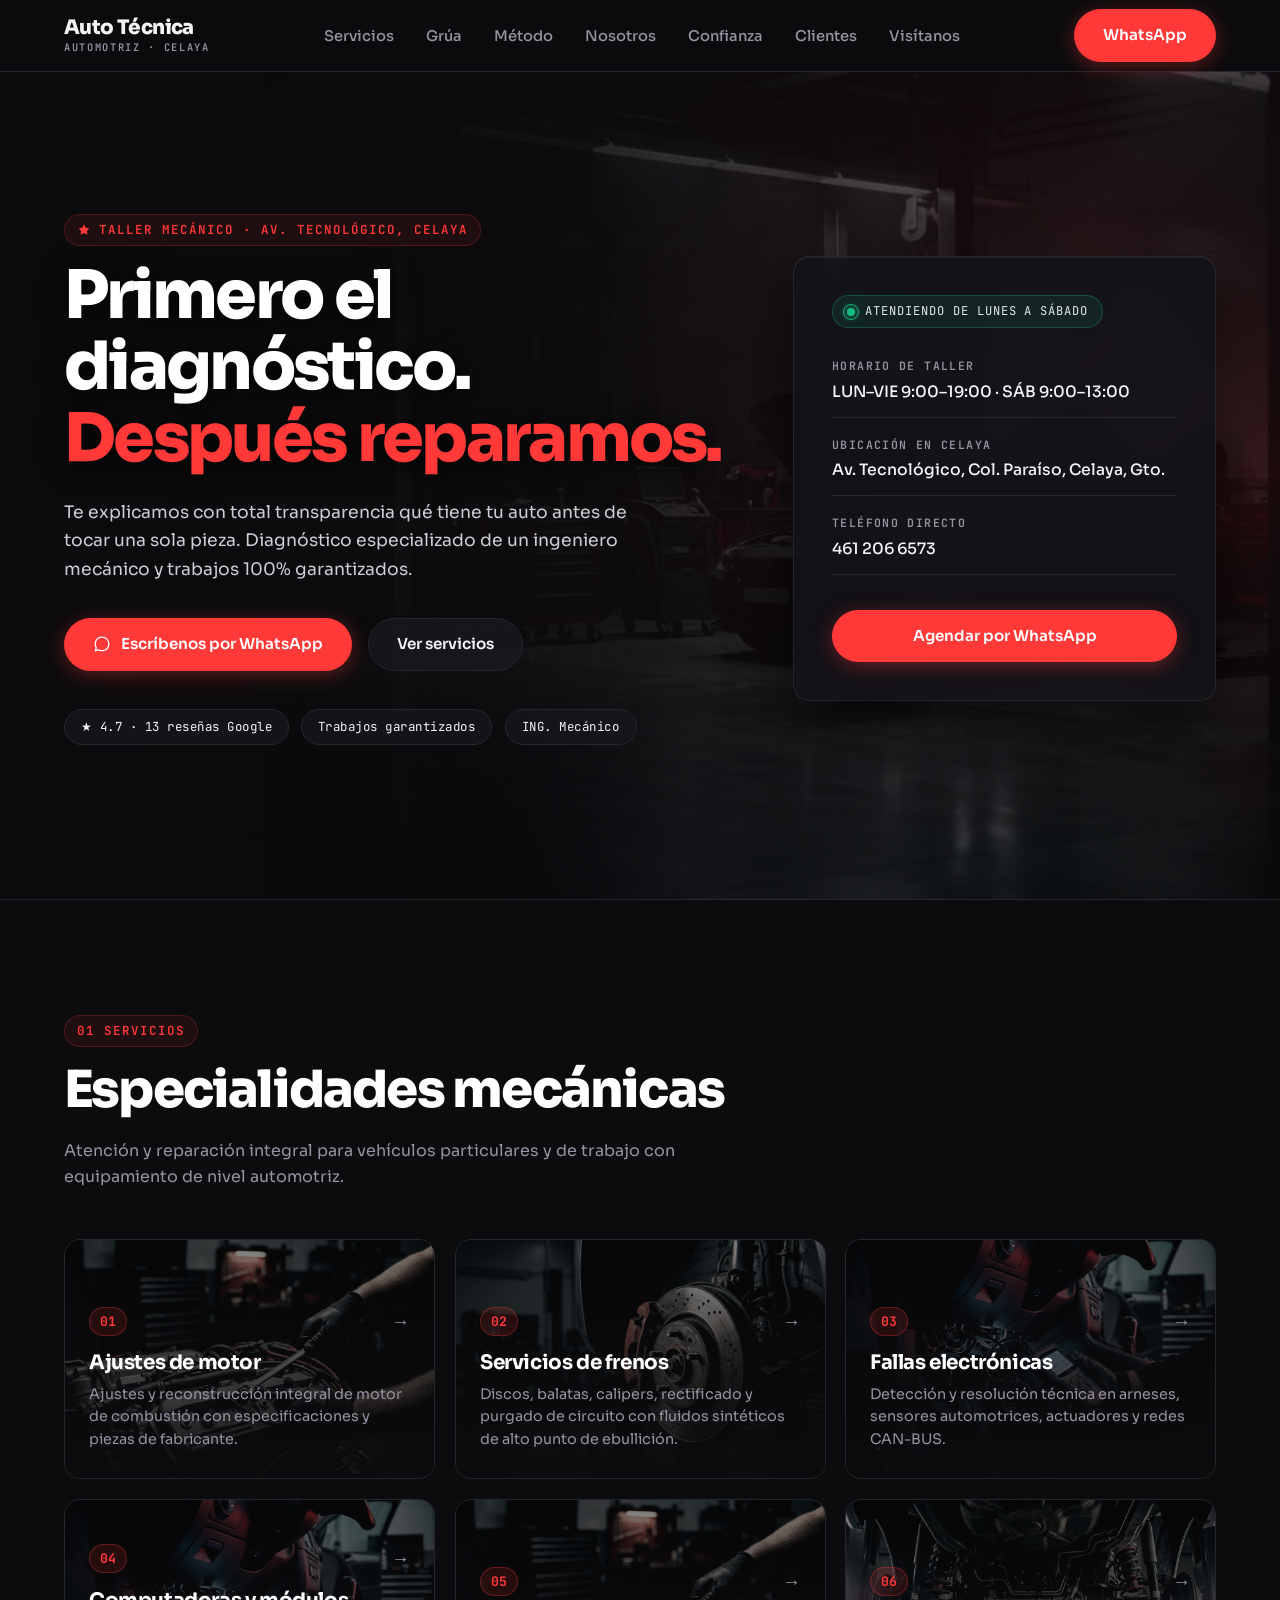
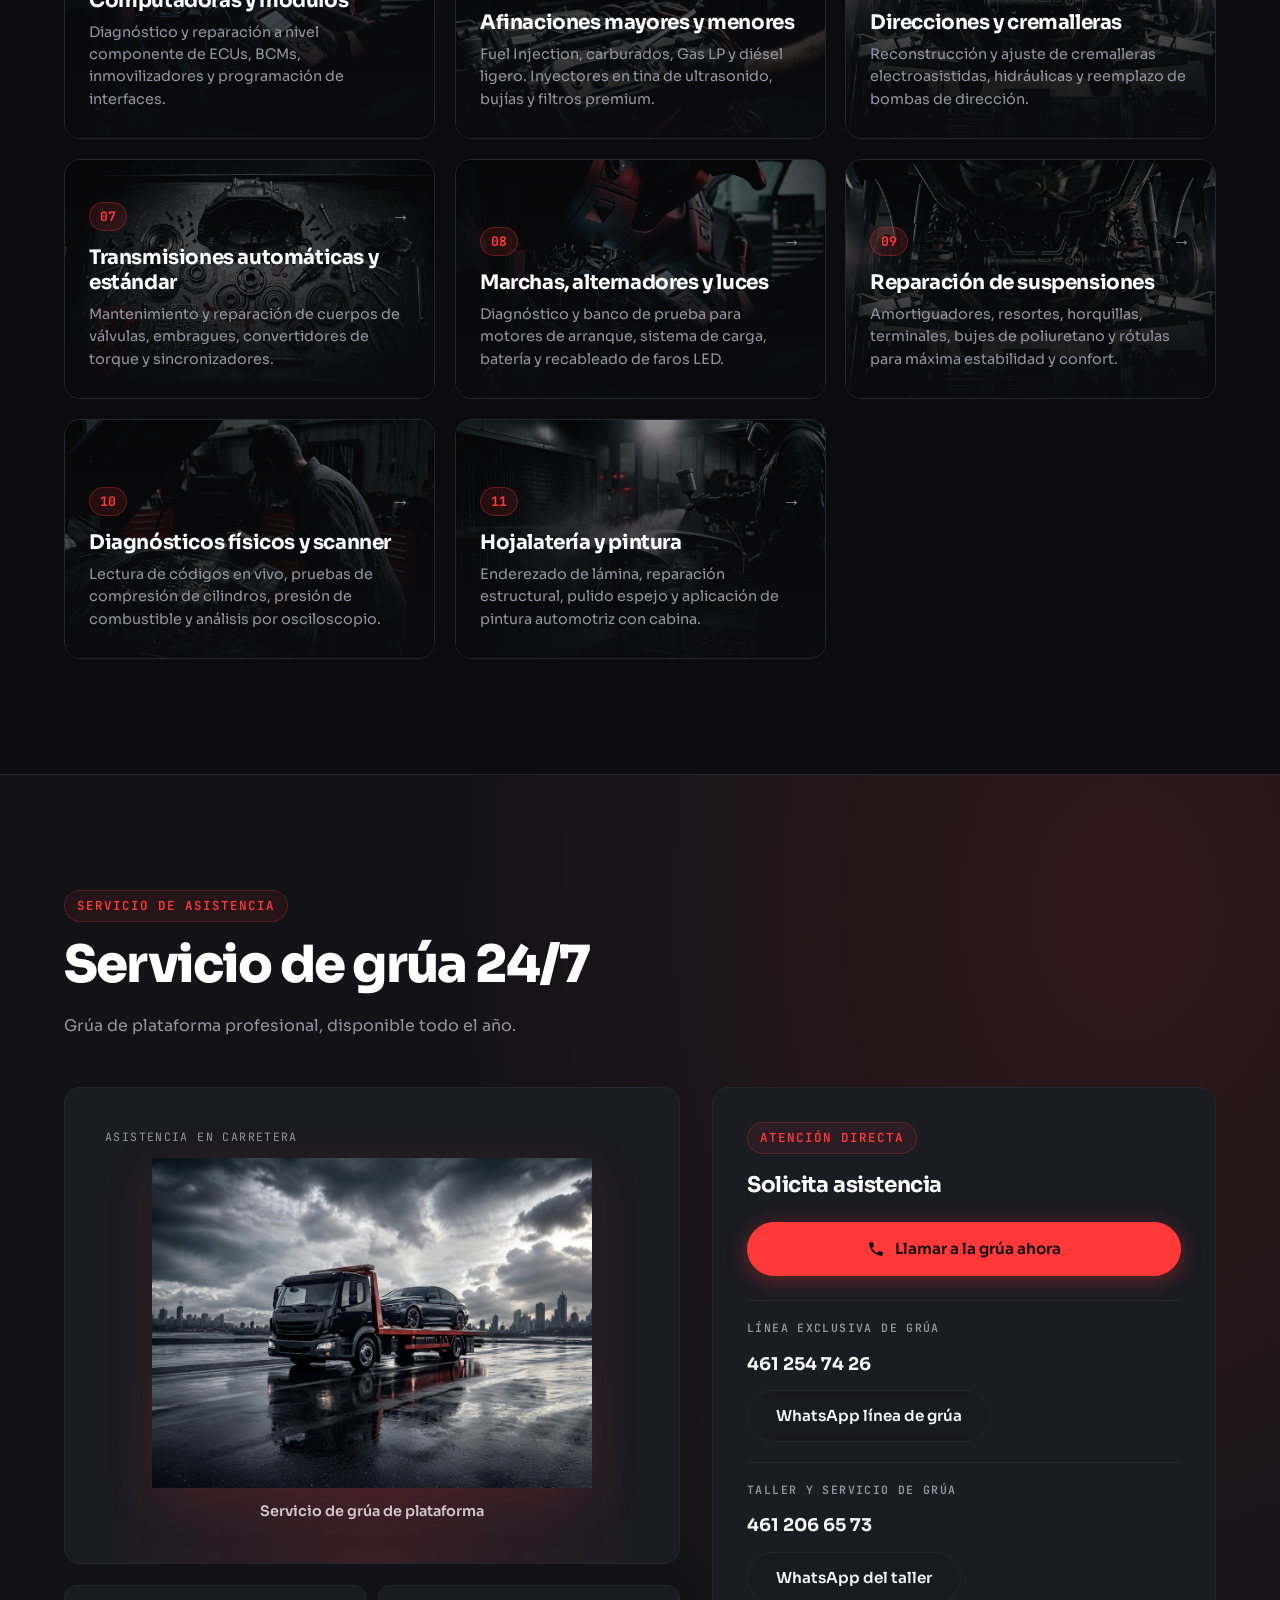
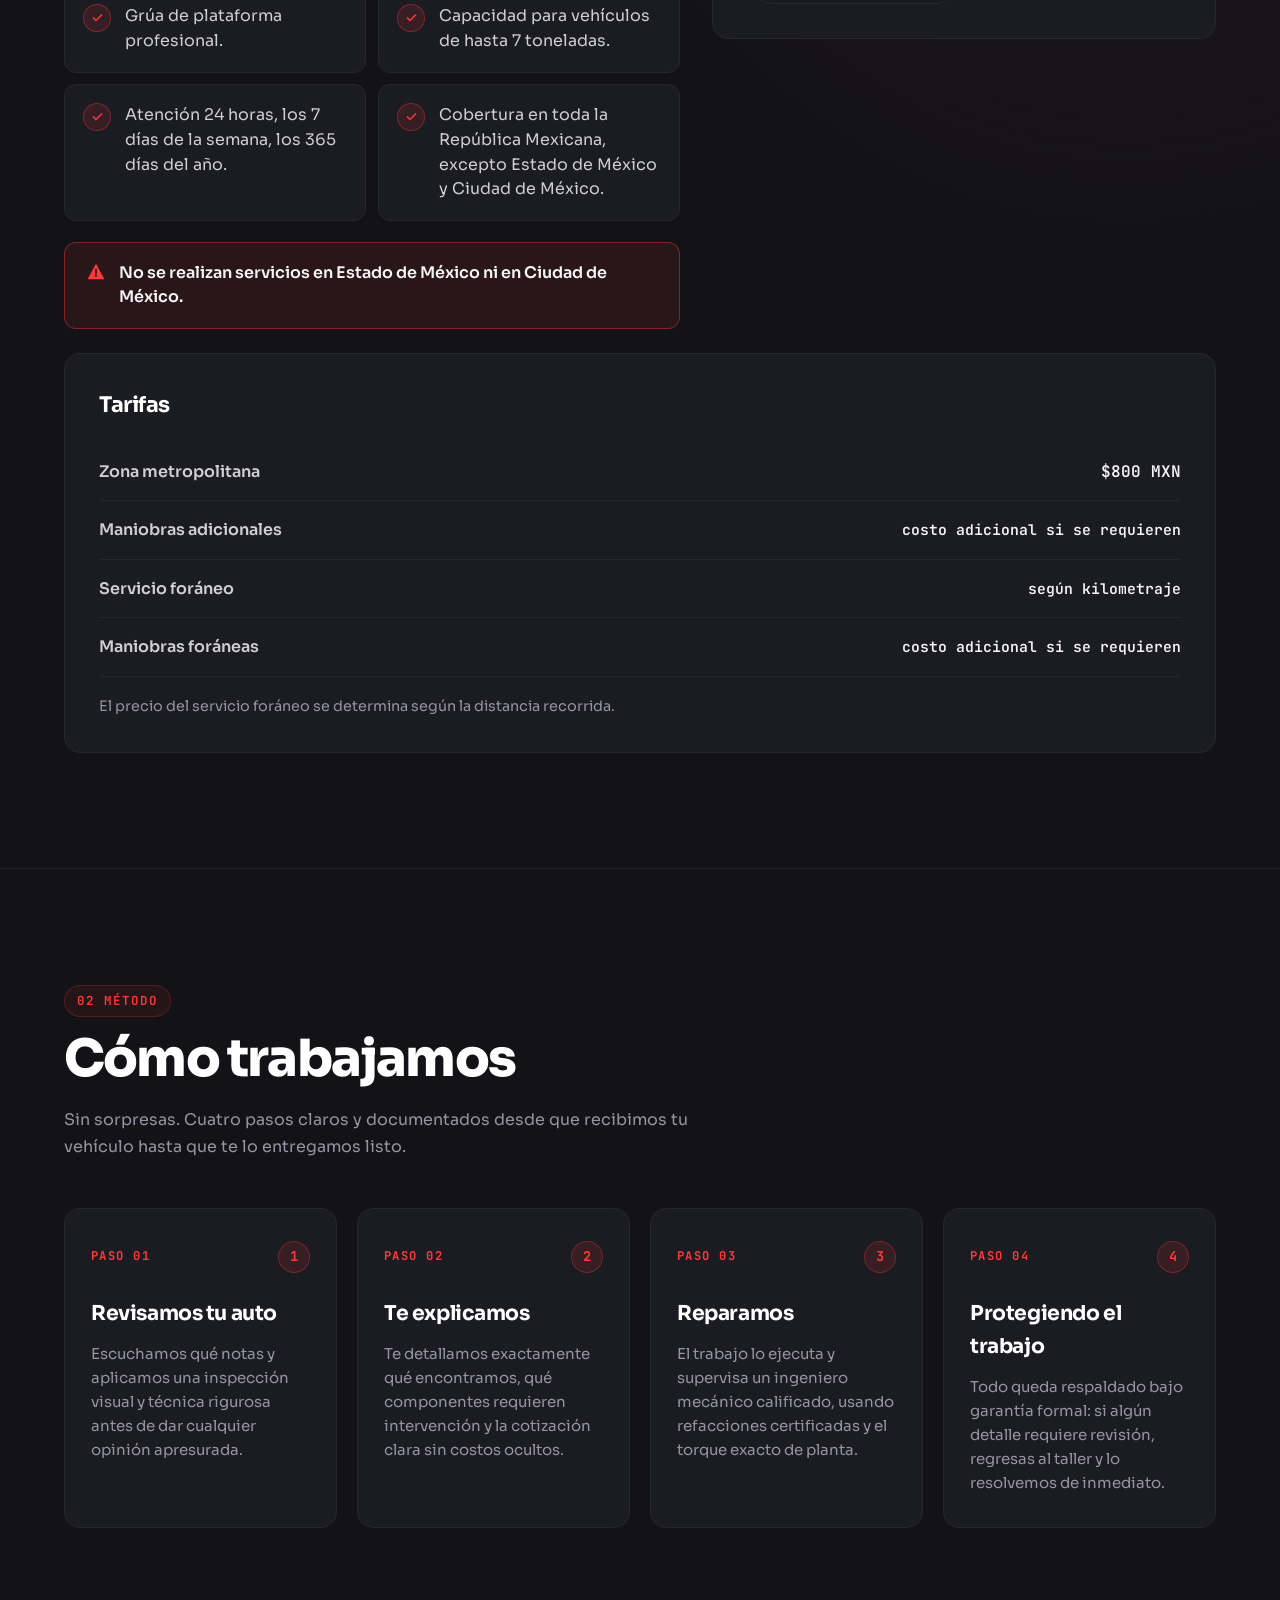
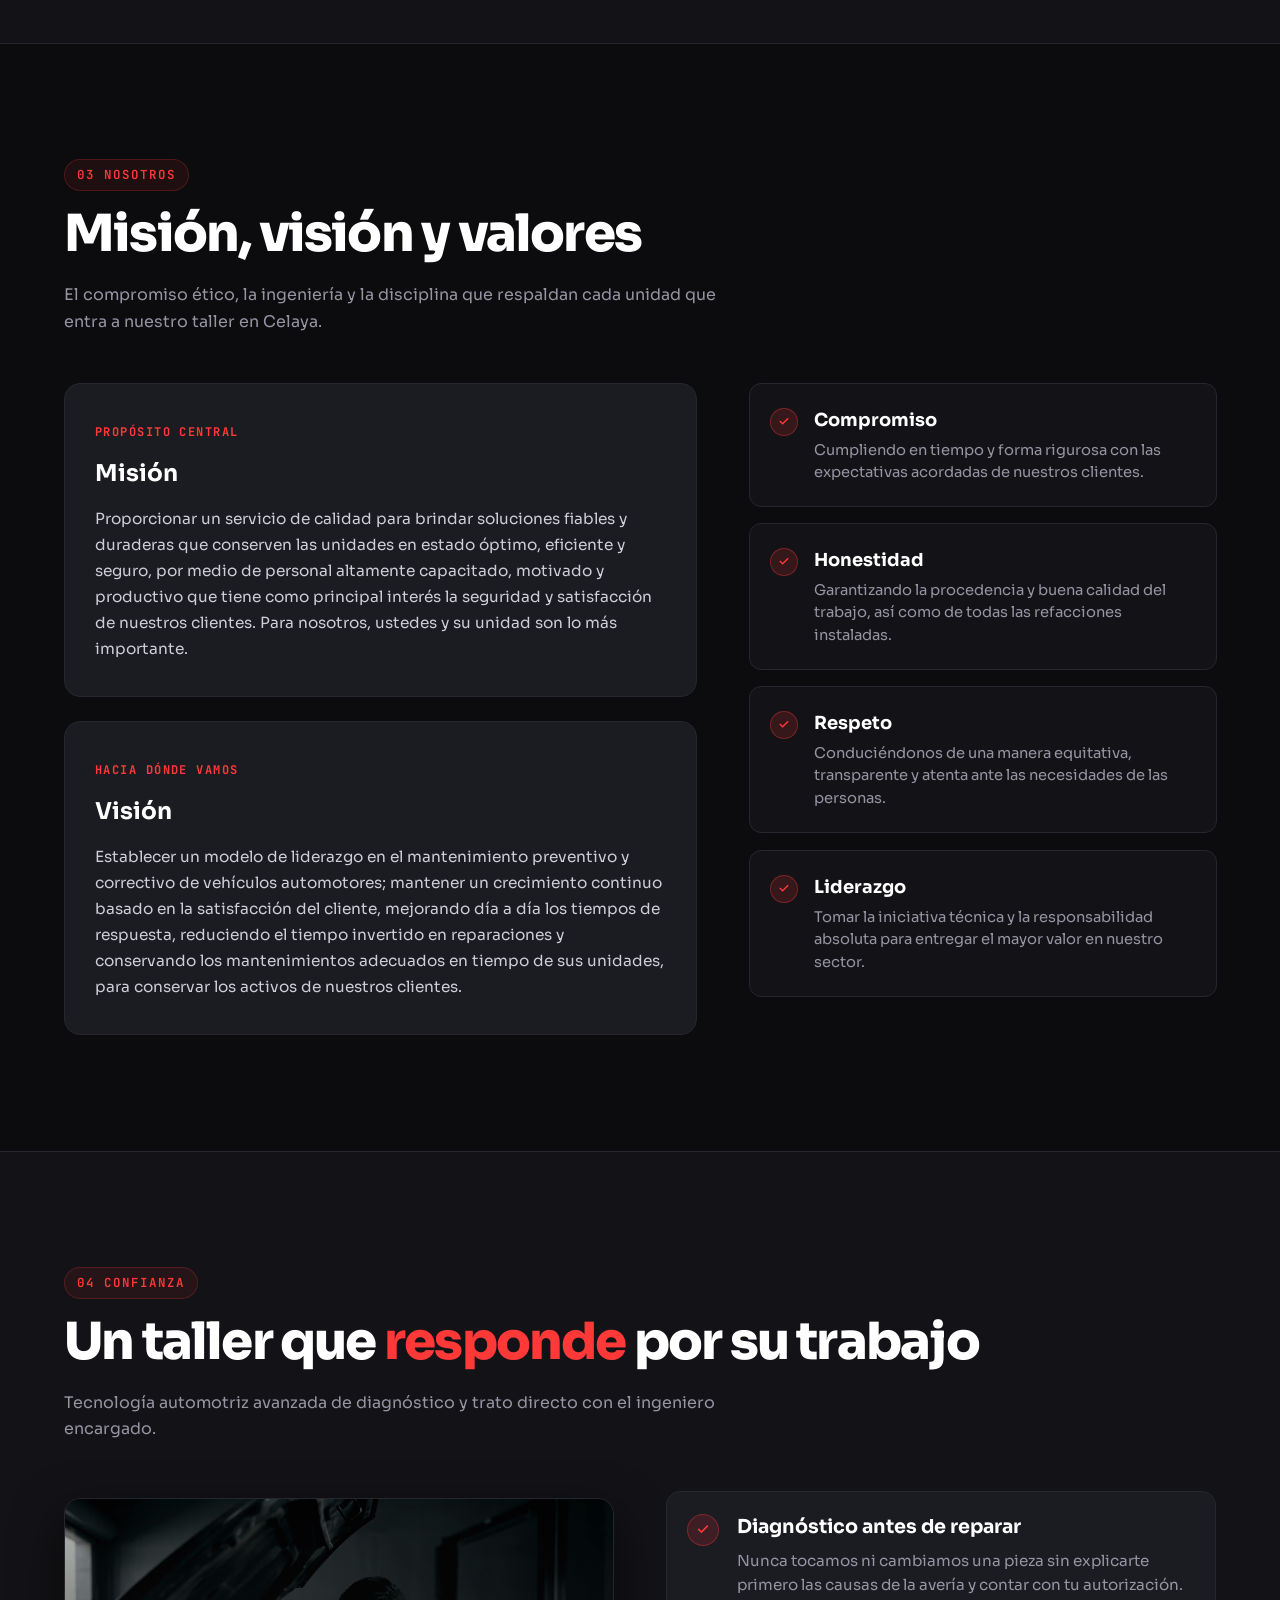
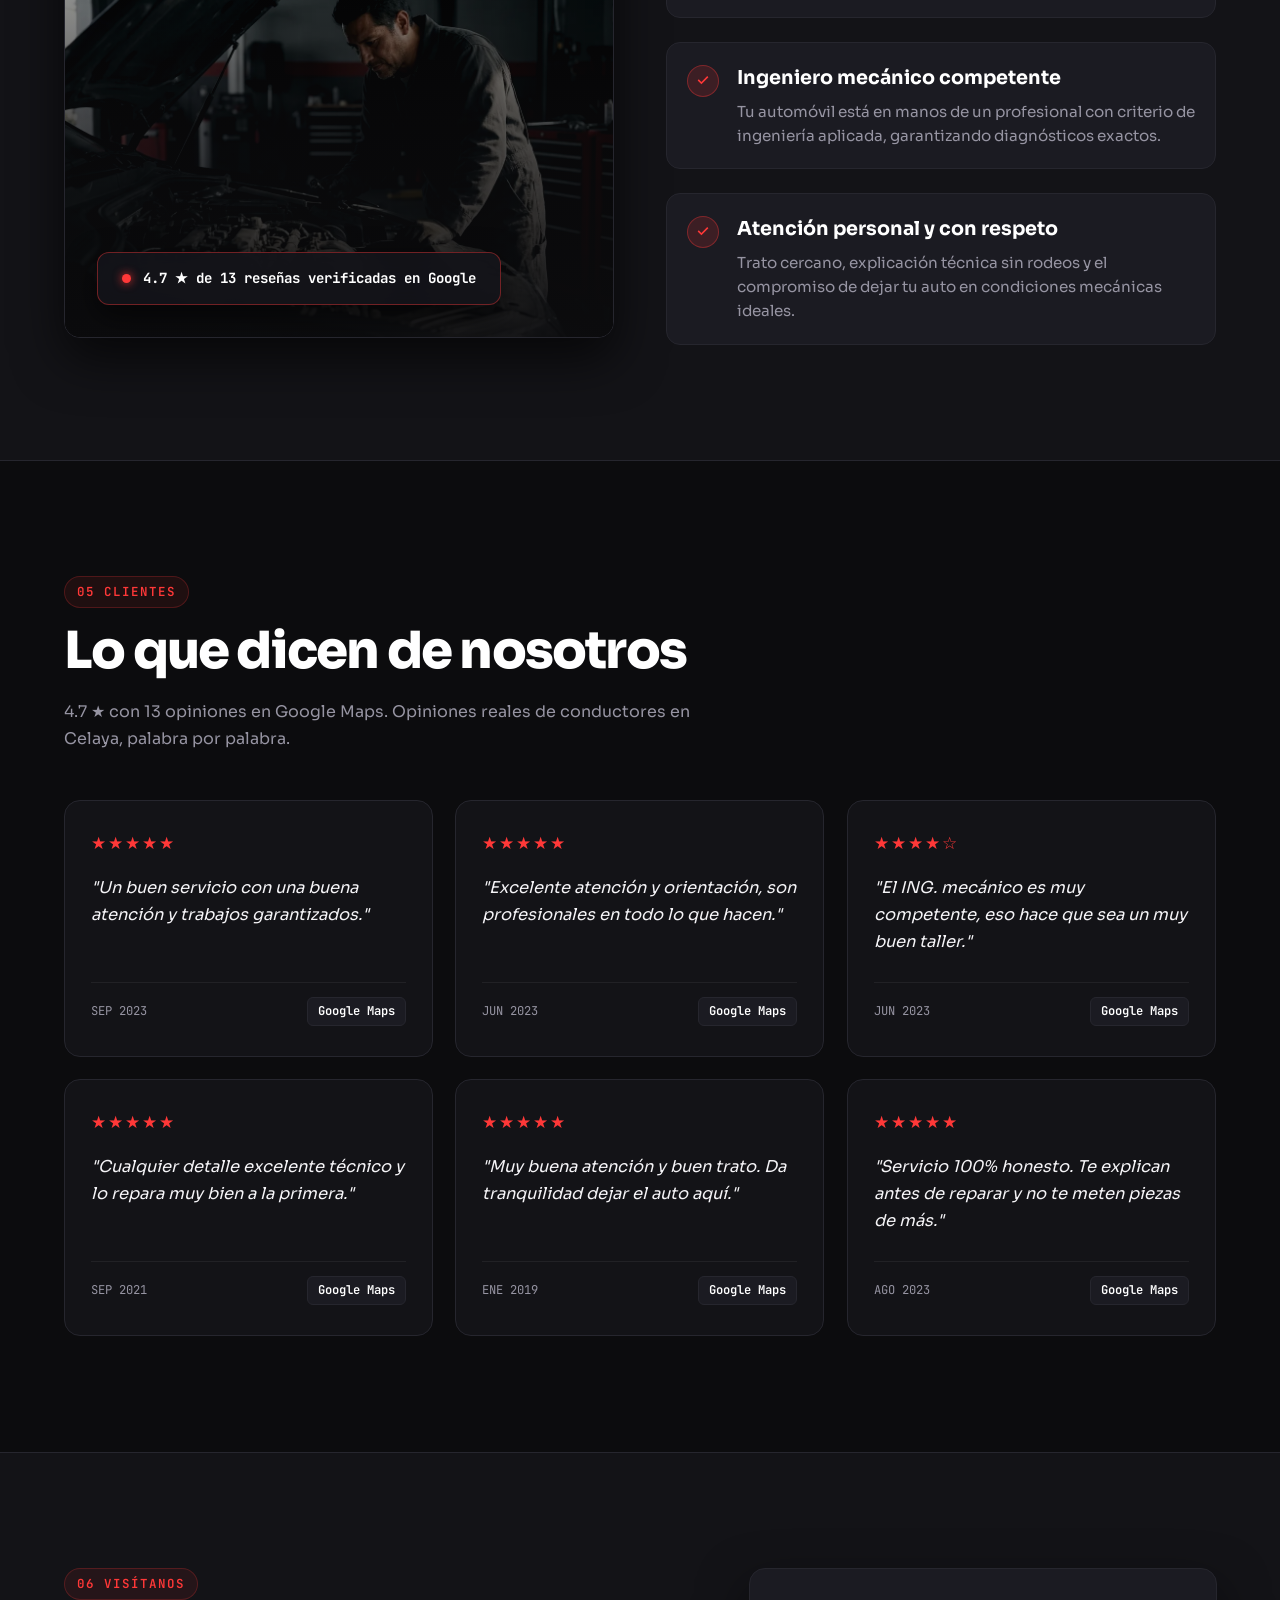
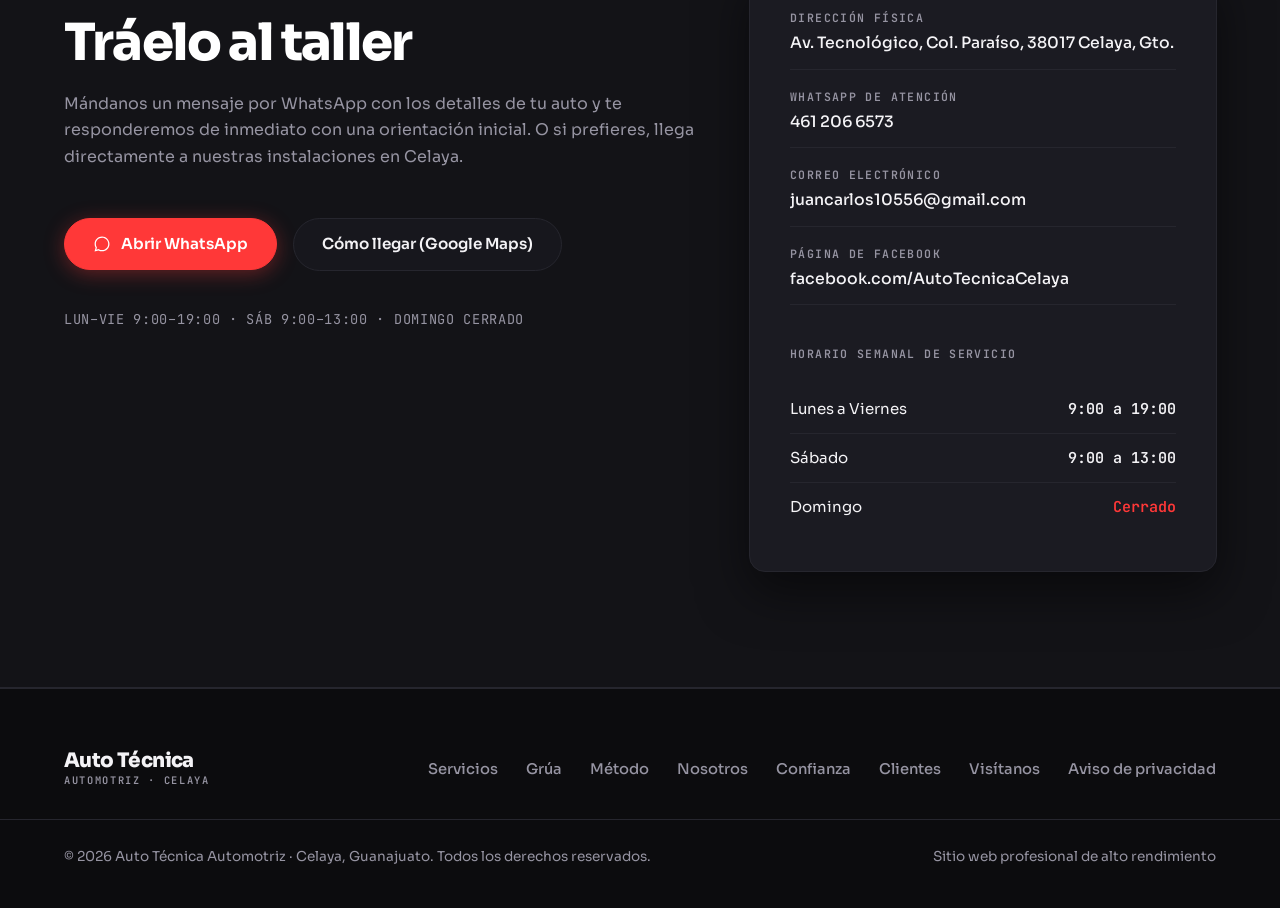
==== commit f24394b8: "feat: agregar aviso de privacidad, cabeceras de seguridad y revisiones en CI - Crear aviso-de-privac" ====
--- a/index.html
+++ b/index.html
@@ -153,7 +153,7 @@
             Ver servicios
           </a>
 </div>
-<div aria-label="Información destacada" class="hero-chips">
+<div aria-label="Información destacada" class="hero-chips" role="group">
 <span class="chip">★ 4.7 · 13 reseñas Google</span>
 <span class="chip">Trabajos garantizados</span>
 <span class="chip">ING. Mecánico</span>
@@ -578,7 +578,7 @@
 <div class="reviews-grid-3">
 <div class="review-card reveal is-in">
 <div>
-<div aria-label="5 de 5 estrellas" class="stars-row">★★★★★</div>
+<div aria-label="5 de 5 estrellas" class="stars-row" role="img">★★★★★</div>
 <blockquote class="review-text">
               "Un buen servicio con una buena atención y trabajos garantizados."
             </blockquote>
@@ -590,7 +590,7 @@
 </div>
 <div class="review-card reveal is-in">
 <div>
-<div aria-label="5 de 5 estrellas" class="stars-row">★★★★★</div>
+<div aria-label="5 de 5 estrellas" class="stars-row" role="img">★★★★★</div>
 <blockquote class="review-text">
               "Excelente atención y orientación, son profesionales en todo lo que hacen."
             </blockquote>
@@ -602,7 +602,7 @@
 </div>
 <div class="review-card reveal is-in">
 <div>
-<div aria-label="4 de 5 estrellas" class="stars-row">★★★★☆</div>
+<div aria-label="4 de 5 estrellas" class="stars-row" role="img">★★★★☆</div>
 <blockquote class="review-text">
               "El ING. mecánico es muy competente, eso hace que sea un muy buen taller."
             </blockquote>
@@ -614,7 +614,7 @@
 </div>
 <div class="review-card reveal is-in">
 <div>
-<div aria-label="5 de 5 estrellas" class="stars-row">★★★★★</div>
+<div aria-label="5 de 5 estrellas" class="stars-row" role="img">★★★★★</div>
 <blockquote class="review-text">
               "Cualquier detalle excelente técnico y lo repara muy bien a la primera."
             </blockquote>
@@ -626,7 +626,7 @@
 </div>
 <div class="review-card reveal is-in">
 <div>
-<div aria-label="5 de 5 estrellas" class="stars-row">★★★★★</div>
+<div aria-label="5 de 5 estrellas" class="stars-row" role="img">★★★★★</div>
 <blockquote class="review-text">
               "Muy buena atención y buen trato. Da tranquilidad dejar el auto aquí."
             </blockquote>
@@ -638,7 +638,7 @@
 </div>
 <div class="review-card reveal is-in">
 <div>
-<div aria-label="5 de 5 estrellas" class="stars-row">★★★★★</div>
+<div aria-label="5 de 5 estrellas" class="stars-row" role="img">★★★★★</div>
 <blockquote class="review-text">
               "Servicio 100% honesto. Te explican antes de reparar y no te meten piezas de más."
             </blockquote>
@@ -743,6 +743,8 @@
 <li class=""><a class="nav-link" href="#confianza">Confianza</a></li>
 <li class=""><a class="nav-link" href="#clientes">Clientes</a></li>
 <li class=""><a class="nav-link" href="#visitanos">Visítanos</a></li>
+<!-- Enlace legal: aviso de privacidad (LFPDPPP) -->
+<li class=""><a class="nav-link" href="/aviso-de-privacidad.html">Aviso de privacidad</a></li>
 </ul>
 </div>
 <div class="container footer-bottom">
